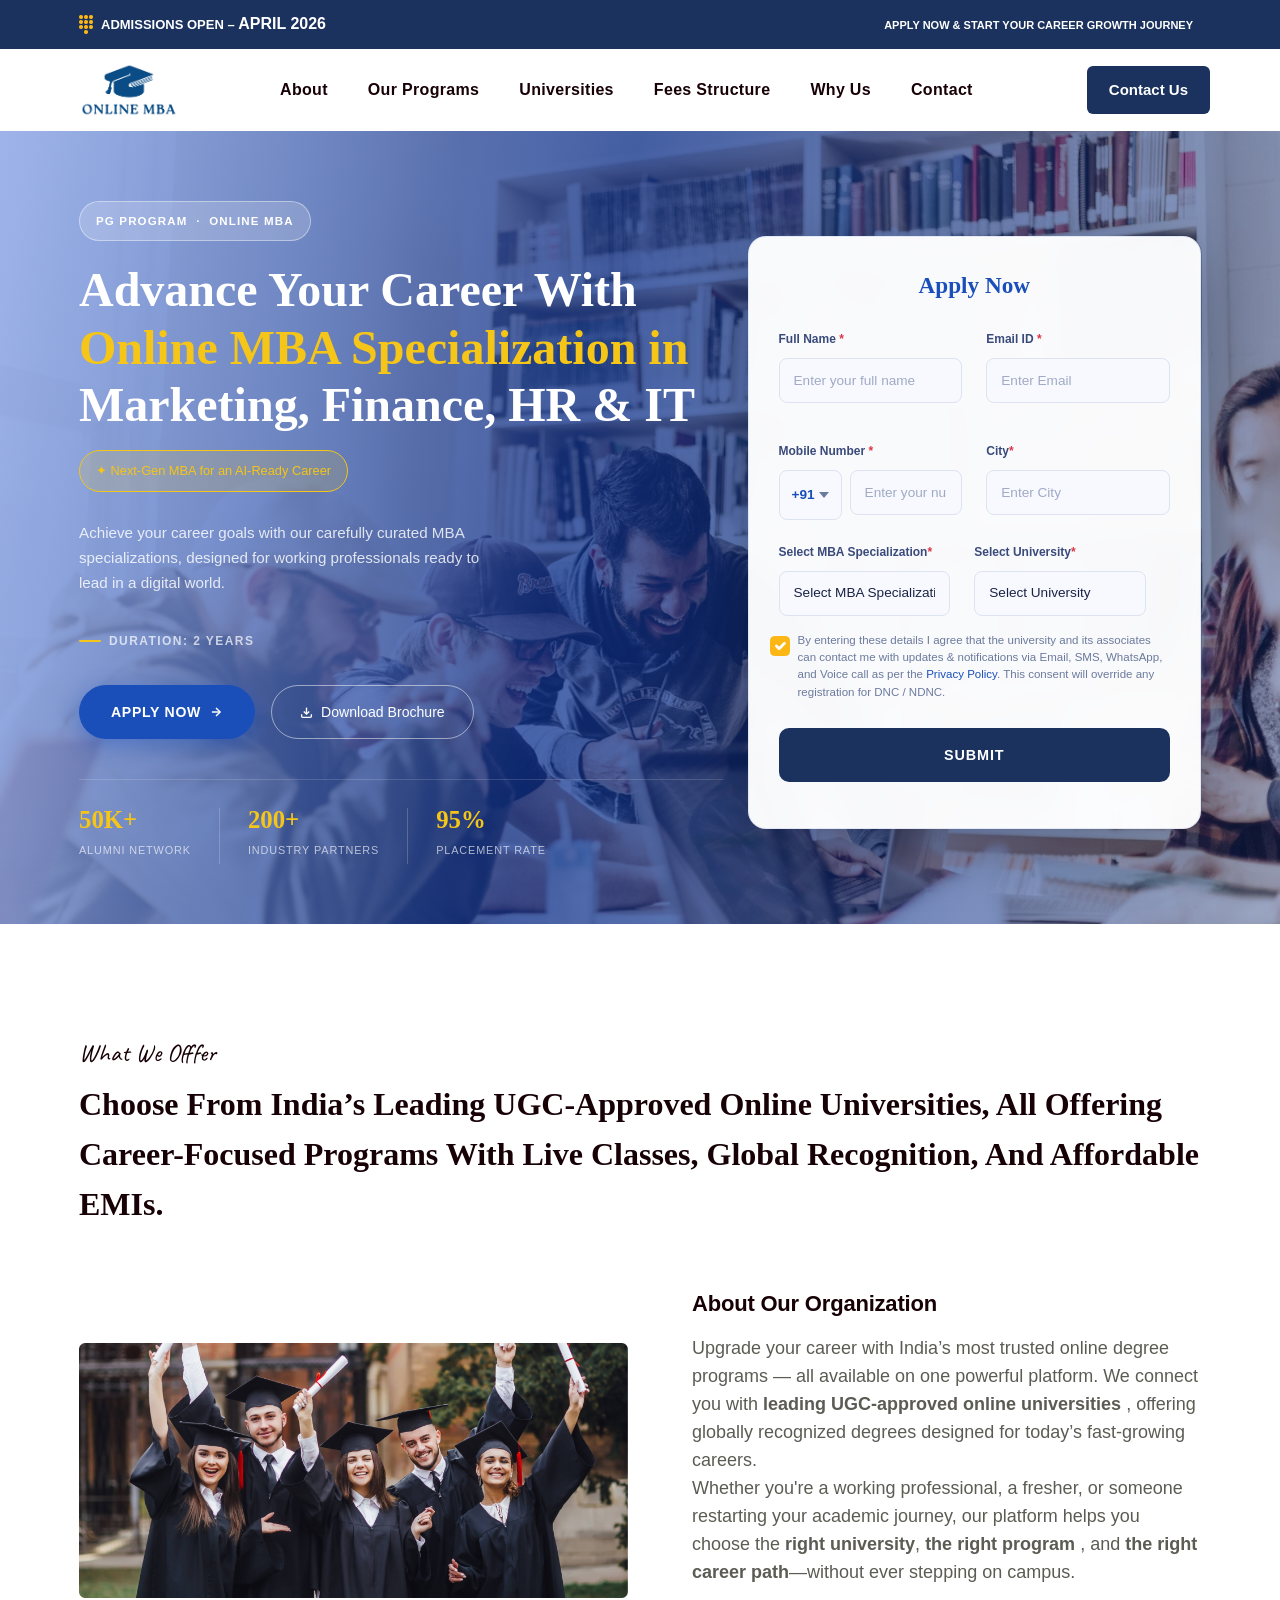
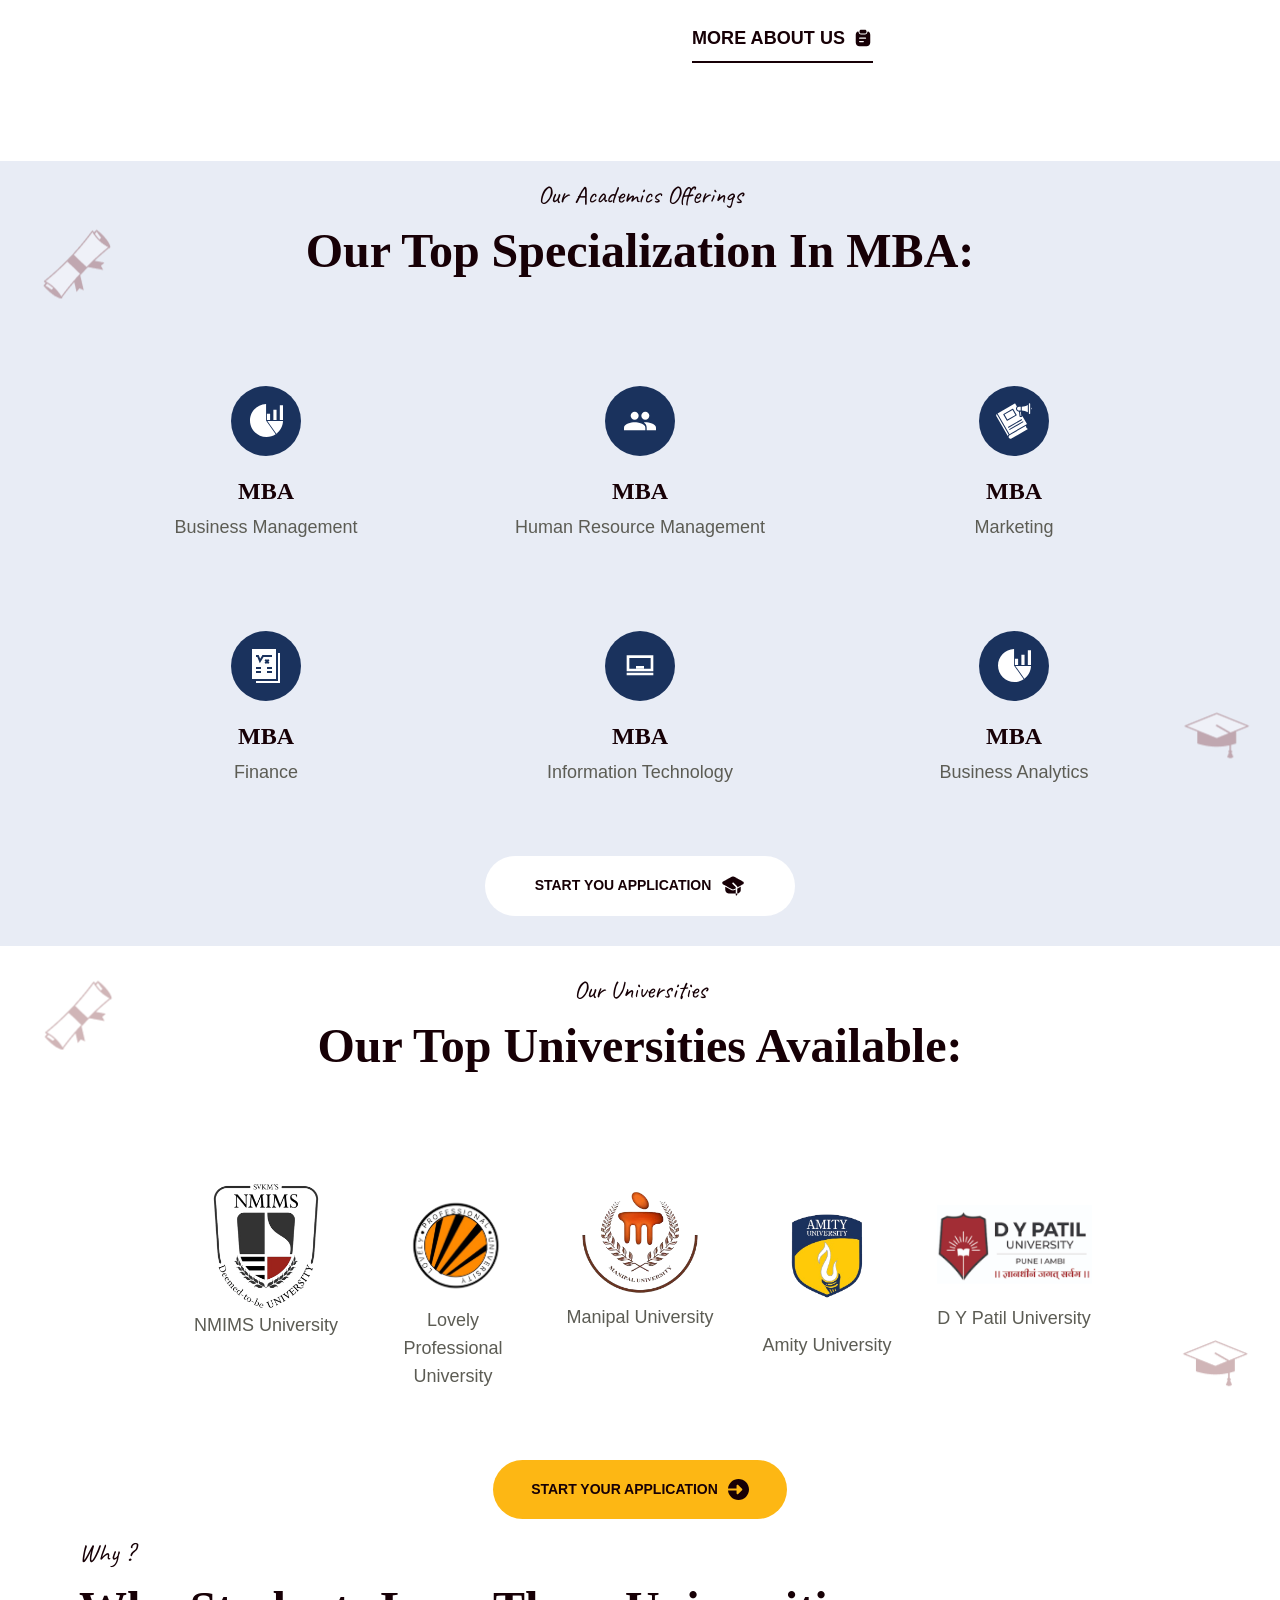
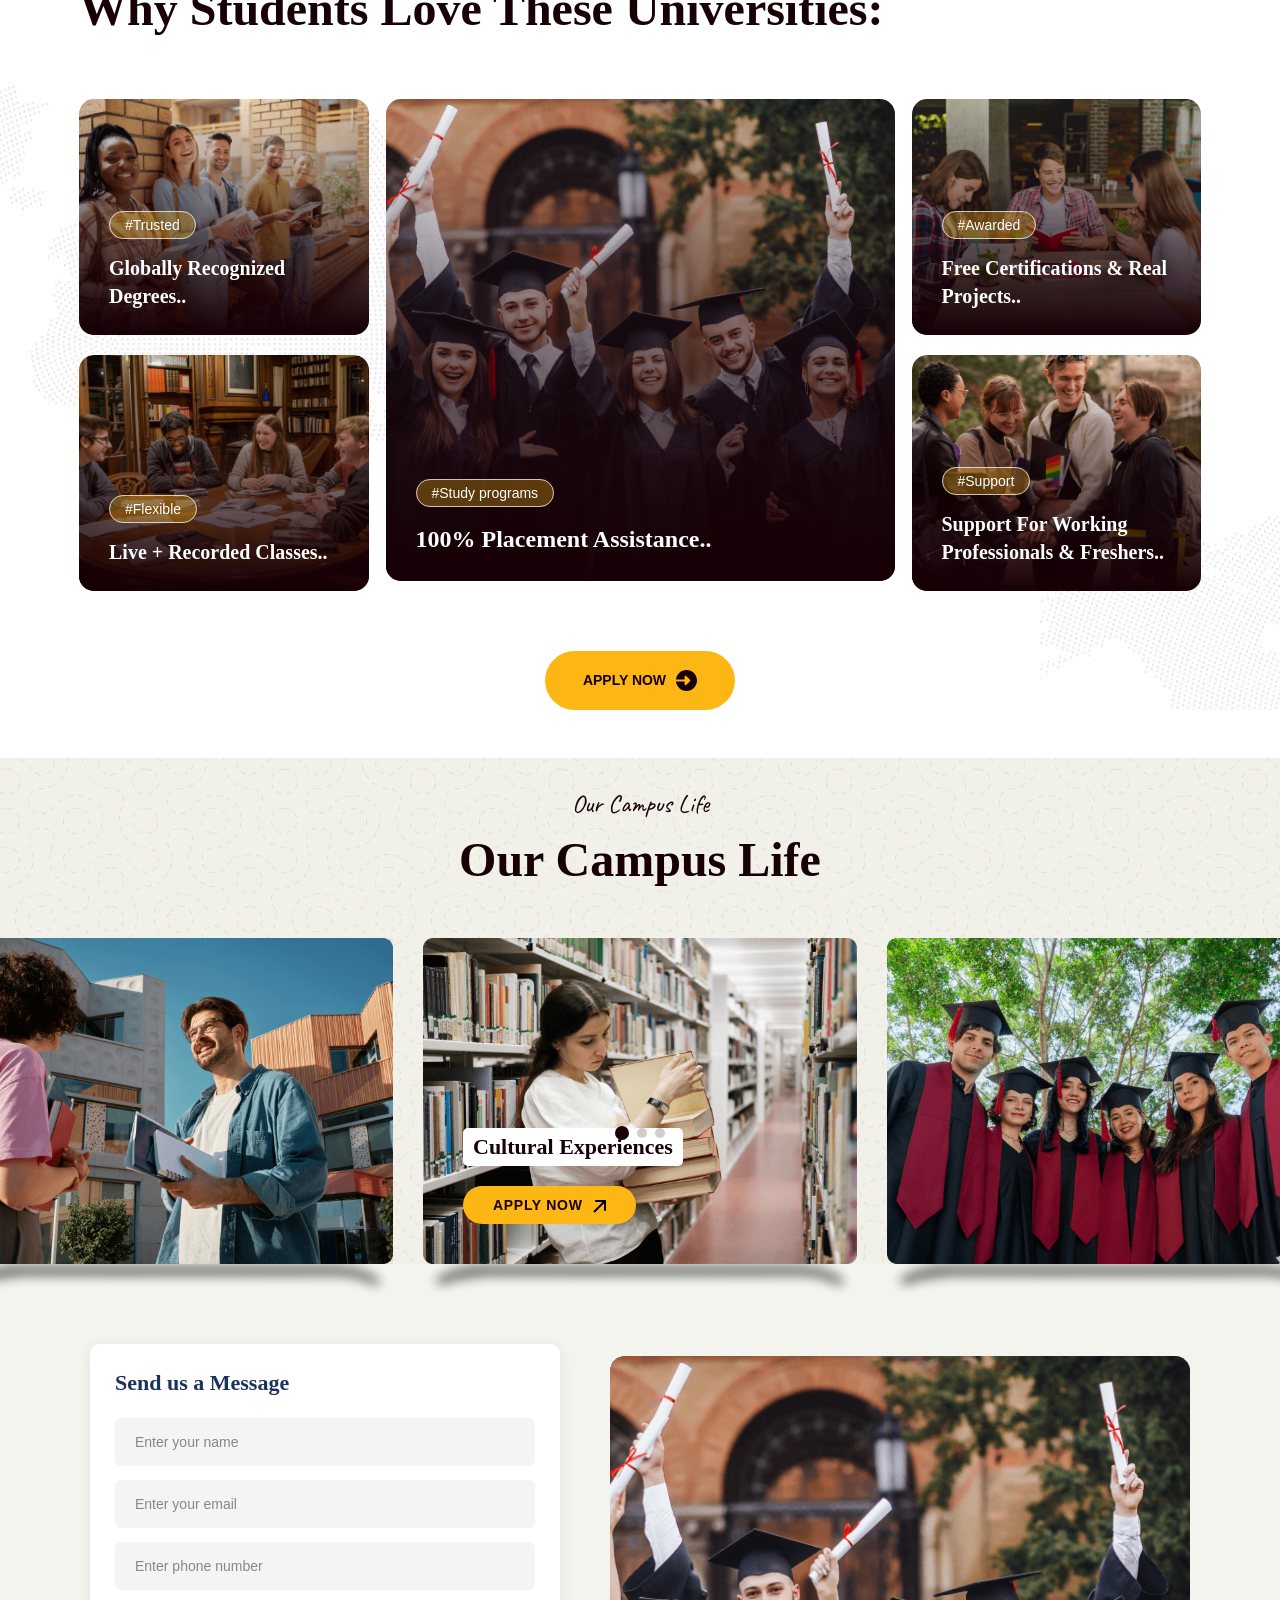
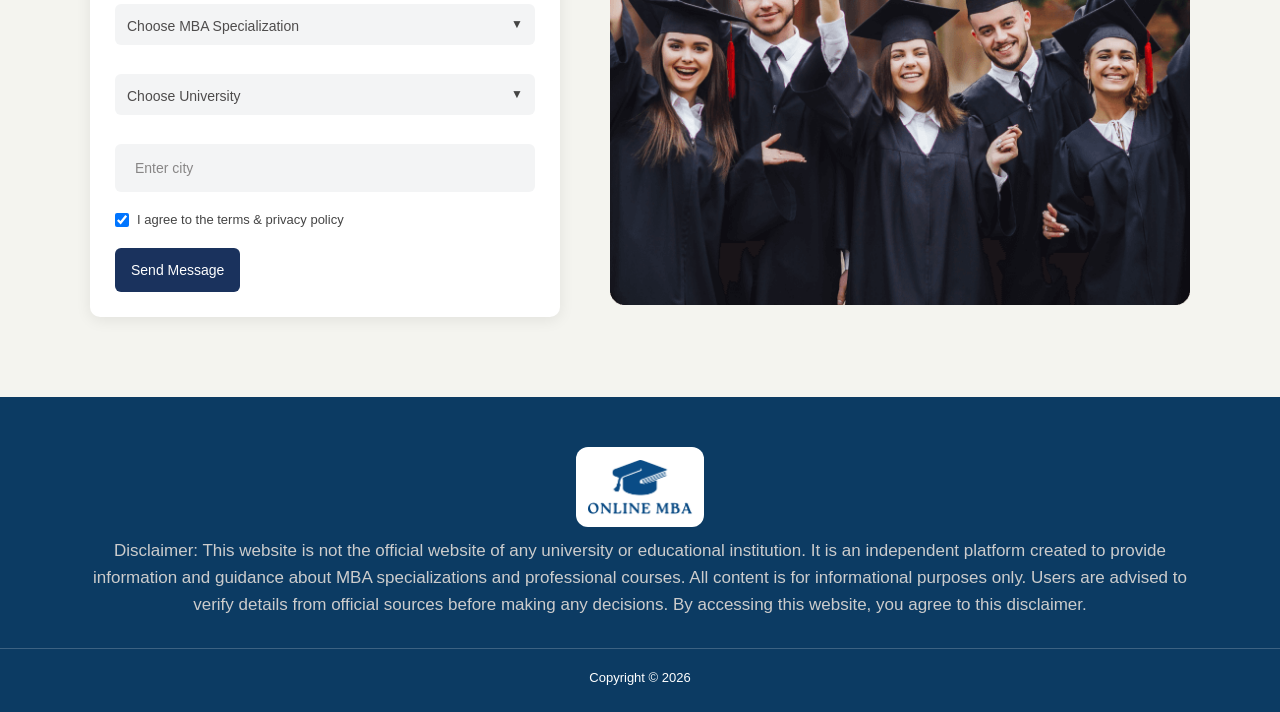
==== index.html @ 507b0bf4 "first commit" ====
<!Doctype html>
<html lang="zxx">

<head>

    <!--========= Required meta tags =========-->
    <meta charset="utf-8">
    <meta http-equiv="x-ua-compatible" content="ie=edge">
    <meta name="description"
        content="Explore and enroll in top MBA specializations like Marketing, Finance, HR, and IT. Compare programs, get expert guidance, and start your journey with industry-focused learning.">
    <meta name="keywords"
        content="Discover online MBA specializations and professional courses on a leading student-focused education platform.">
    <meta name="viewport" content="width=device-width, initial-scale=1, shrink-to-fit=no">

    <title>Online MBA Program</title>

    <link rel="shortcut icon" href="assets/img/logo/logo.png" type="images/x-icon" />

    <!-- css include -->
    <link rel="stylesheet" href="assets/css/bootstrap.min.css">
    <link rel="stylesheet" href="assets/css/fontawesome.css">
    <link rel="stylesheet" href="assets/css/animate.css">
    <link rel="stylesheet" href="assets/css/swiper.min.css">
    <link rel="stylesheet" href="assets/css/odometer.css">
    <link rel="stylesheet" href="assets/css/magnific-popup.css">
    <link rel="stylesheet" href="assets/css/recoleta-font.css">
    <link rel="stylesheet" href="assets/css/nice-select.css">
    <link rel="stylesheet" href="assets/css/main.css">
    <link rel="stylesheet" href="https://cdnjs.cloudflare.com/ajax/libs/font-awesome/6.5.0/css/all.min.css">
    <!-- SweetAlert CDN -->
    <script src="https://cdn.jsdelivr.net/npm/sweetalert2@11"></script>
</head>

<body>

    <!-- backtotop - start -->
    <div class="xb-backtotop">
        <a href="#" class="scroll">
            <i class="fas fa-arrow-up"></i>
        </a>
    </div>
    <!-- backtotop - end -->

    <div class="body_wrap">

        <!-- header start -->
        <header id="xb-header-area" class="header-area is-sticky">
            <div class="header-top_wrap">
                <div class="container">
                    <div class="header-top ul_li_between">
                        <div class="xb-help_desk">
                            <img src="assets/img/icon/hero_top-icon.png" alt>
                            <p>Admissions Open – <span>April
                                    2026</span></p>
                        </div>
                        <div class="xb-info">
                            <ul class="ul_li align-items-end">
                                <li><a href="#!"> Apply Now & Start Your
                                        Career Growth Journey</a></li>
                            </ul>
                        </div>
                    </div>
                </div>
            </div>
            <div class="xb-header">
                <div class="container">
                    <div class="header__wrap ul_li_between">
                        <div class="header-logo">
                            <a href="index.html"><img src="assets/img/logo/logo.png" width="100" height="80" alt></a>
                        </div>
                        <div class="main-menu__wrap ul_li navbar navbar-expand-lg">
                            <nav class="main-menu collapse navbar-collapse">
                                <ul>
                                    <li>
                                        <a href="#about">About</a>
                                    </li>
                                    <li>
                                        <a href="#program">Our
                                            Programs</a>
                                    </li>
                                    <li>
                                        <a href="#university">Universities</a>
                                    </li>
                                    <li>
                                        <a href="#feesstructure">Fees
                                            Structure</a>
                                    </li>
                                    <li>
                                        <a href="#why">Why Us</a>
                                    </li>
                                    <li>
                                        <a href="#contact">Contact</a>
                                    </li>
                                </ul>
                            </nav>
                            <div class="xb-header-wrap">
                                <div class="xb-header-menu">
                                    <div class="xb-header-menu-scroll">
                                        <div class="xb-menu-close xb-hide-xl xb-close"></div>
                                        <div class="xb-logo-mobile xb-hide-xl">
                                            <a href="index.html" rel="home"><img src="assets/img/logo/logo.png" alt></a>
                                        </div>

                                        <nav class="xb-header-nav">
                                            <ul class="xb-menu-primary clearfix">

                                                <li class="menu-item">
                                                    <a href="#about">About</a>
                                                </li>
                                                <li class="menu-item">
                                                    <a href="#program">Our
                                                        Programs</a>
                                                </li>

                                                <li class="menu-item">
                                                    <a href="#university">Universities</a>
                                                </li>
                                                <li class="menu-item">
                                                    <a href="#feesstructure">Fees
                                                        Structure</a>
                                                </li>
                                                <li class="menu-item">
                                                    <a href="#why">Why
                                                        Us</a>
                                                </li>
                                                <li class="menu-item">
                                                    <a href="#contact">Contact</a>
                                                </li>
                                            </ul>
                                        </nav>
                                    </div>
                                </div>
                                <div class="xb-header-menu-backdrop"></div>
                            </div>
                        </div>
                        <div class="header-right ul_li">
                            <a data-bs-toggle="modal" data-bs-target="#virtualTourModal" data-bs-dismiss="modal">
                                <button class="contact-btn">Contact
                                    Us</button></a>

                        </div>
                        <div class="header-bar-mobile side-menu d-lg-none">
                            <a class="xb-nav-mobile" href="javascript:void(0);"><i class="fa-solid fa-bars"></i></a>
                        </div>
                    </div>
                </div>
            </div>
        </header>
        <!-- header end -->

        <!-- header search start -->
        <div class="header-search-form-wrapper">
            <div class="xb-search-close xb-close"></div>
            <div class="header-search-container">
                <form role="search" class="search-form" action="#">
                    <input type="search" class="search-field" placeholder="Search …" value name="s">
                    <button type="submit" class="search-submit"><i class="far fa-search"></i></button>
                </form>
            </div>
        </div>
        <div class="body-overlay"></div>
        <!-- header search end -->

        <!-- main area start  -->
        <main>



            <!-- HERO HOME SECTION -->
            <section class="hero">
                <div class="hero-inner">
                    <div class="container">
                        <div class="row align-items-center gy-4">

                            <!-- LEFT: Content -->
                            <div class="col-lg-6 col-xl-7">
                                <div class="tag-pill">PG Program &nbsp;·&nbsp; Online MBA</div>

                                <h1 class="hero-title">
                                    Advance Your Career With<br>
                                    <span class="accent">Online MBA Specialization in</span> <br>
                                    Marketing, Finance, HR & IT
                                </h1>

                                <div class="ai-badge">
                                    ✦ Next-Gen MBA for an AI-Ready Career
                                </div>

                                <p class="hero-sub">
                                    Achieve your career goals with our carefully curated MBA specializations, designed
                                    for working professionals ready to lead in a digital world.
                                </p>

                                <div class="duration-line">Duration: 2 Years</div>

                                <div class="d-flex flex-wrap gap-3">
                                    <a data-bs-toggle="modal" data-bs-target="#virtualTourModal" data-bs-dismiss="modal"
                                        class="btn-apply">
                                        Apply Now
                                        <svg width="14" height="14" fill="none" stroke="currentColor" stroke-width="2.5"
                                            viewBox="0 0 24 24">
                                            <line x1="5" y1="12" x2="19" y2="12" />
                                            <polyline points="12 5 19 12 12 19" />
                                        </svg>
                                    </a>
                                    <a data-bs-toggle="modal" data-bs-target="#virtualTourModal" data-bs-dismiss="modal"
                                        class="btn-brochure">
                                        <svg width="13" height="13" fill="none" stroke="currentColor" stroke-width="2.5"
                                            viewBox="0 0 24 24">
                                            <path d="M21 15v4a2 2 0 01-2 2H5a2 2 0 01-2-2v-4" />
                                            <polyline points="7 10 12 15 17 10" />
                                            <line x1="12" y1="15" x2="12" y2="3" />
                                        </svg>
                                        Download Brochure
                                    </a>
                                </div>

                                <div class="hero-stats">
                                    <div class="stat">
                                        <div class="stat-n">50K+</div>
                                        <div class="stat-l">Alumni Network</div>
                                    </div>
                                    <div class="stat">
                                        <div class="stat-n">200+</div>
                                        <div class="stat-l">Industry Partners</div>
                                    </div>
                                    <div class="stat">
                                        <div class="stat-n">95%</div>
                                        <div class="stat-l">Placement Rate</div>
                                    </div>

                                </div>
                            </div>

                            <!-- RIGHT: Form -->
                            <div class="col-lg-6 col-xl-5">
                                <div class="form-card d-none d-sm-block">
                                    <div class="form-card-title mb-4">Apply Now</div>
                                    <form id="ajax-header-contact-4">
                                        <div class="row mb-3">
                                            <div class="col-6">
                                                <div class="mb-3">
                                                    <label>Full Name <span class="text-danger">*</span></label>
                                                    <input type="text" class="form-control" name="form_name"
                                                        placeholder="Enter your full name" />
                                                </div>
                                            </div>
                                            <div class="col-6">
                                                <div class="mb-3">
                                                    <label>Email ID <span class="text-danger">*</span></label>
                                                    <input type="email" class="form-control" name="form_email"
                                                        placeholder="Enter Email" />
                                                </div>
                                            </div>
                                        </div>
                                        <div class="row mb-3">
                                            <div class="col-6">
                                                <div class="mb-3">
                                                    <label>Mobile Number <span class="text-danger">*</span></label>
                                                    <div class="phone-group">
                                                        <div class="phone-prefix">
                                                            +91
                                                            <svg viewBox="0 0 10 6">
                                                                <path d="M0 0l5 6 5-6z" />
                                                            </svg>
                                                        </div>
                                                        <input type="tel" class="form-control flex-grow-1"
                                                            name="form_mobile" placeholder="Enter your number" />
                                                    </div>
                                                </div>
                                            </div>
                                            <div class="col-6">
                                                <div class="mb-3">
                                                    <label>City<span class="text-danger">*</span></label>
                                                    <input type="text" class="form-control" name="form_city"
                                                        placeholder="Enter City" />
                                                </div>
                                            </div>

                                            <div class="row mb-3">
                                                <div class="col-6">
                                                    <label>Select MBA Specialization<span
                                                            class="text-danger">*</span></label>
                                                    <select class="form-select" name="form_select">
                                                        <option value="" disabled selected>Select MBA Specialization
                                                        </option>
                                                        <option value="MBA in Business Management">MBA in Business
                                                            Management</option>
                                                        <option value="MBA in Human Resource Management">MBA in Human
                                                            Resource
                                                            Management
                                                        </option>
                                                        <option value="MBA in Finance">MBA in Finance
                                                        </option>
                                                        <option value="MBA in Marketing">MBA in Marketing</option>
                                                        <option value="MBA in Information Technology">MBA in Information
                                                            Technology
                                                        </option>
                                                        <option value="MBA in Business Analytics">MBA in Business
                                                            Analytics</option>
                                                    </select>
                                                </div>
                                                <div class="col-6">
                                                    <label>Select University<span class="text-danger">*</span></label>
                                                    <select class="form-select" name="form_select2">
                                                        <option value="" disabled selected>Select University</option>
                                                        <option value="NMIMS University">NMIMS University</option>
                                                        <option value="Amity University">Amity
                                                            University</option>
                                                        <option value="LPU">Lovely
                                                            Professional
                                                            University
                                                        </option>
                                                        <option value="D.Y patil University">D.Y
                                                            patil
                                                            University</option>
                                                        <option value="Manipal University">Manipal
                                                            University</option>
                                                    </select>
                                                </div>
                                            </div>


                                            <div class="form-check mb-3 d-flex align-items-start gap-2">
                                                <input class="form-check-input mt-1 flex-shrink-0" type="checkbox"
                                                    id="consent" checked />
                                                <label class="form-check-label" for="consent">
                                                    By entering these details I agree that the university and its
                                                    associates can
                                                    contact me with updates &amp; notifications via Email, SMS,
                                                    WhatsApp, and
                                                    Voice call as per the <a href="#" style="color:var(--blue);">Privacy
                                                        Policy</a>. This consent will override any registration for DNC
                                                    / NDNC.
                                                </label>
                                            </div>
                                            <div class="text-center">
                                                <button class="btn-submit">Submit</button>
                                            </div>
                                    </form>
                                </div>
                            </div>

                        </div><!-- /row -->
                    </div><!-- /container -->
                </div>
            </section>

            <!-- feature + about section start  -->
            <section class="about pb-100 pos-rel" id="about">
                <div class="container">
                    <div class="section-title about-sec-title mb-60 pt-115 wow fadeInUp" data-wow-delay="0ms"
                        data-wow-duration=".6s">
                        <span class="sub-title">What we Offfer</span>
                        <h1 class="title">Choose from India’s leading
                            UGC-approved online universities, all offering
                            career-focused programs with live classes,
                            global recognition, and affordable EMIs.</h1>
                    </div>
                    <div class="row align-items-center mt-none-30">
                        <div class="col-lg-6 mt-30">
                            <div class="xb-about_left wow fadeInLeft" data-wow-delay="100ms" data-wow-duration=".6s">
                                <video width="100%" height="100%" loop muted playsinline autoplay
                                    poster="assets/img/bg/blog_06.jpg">
                                    <source src="about_video.html" type="video/mp4">
                                </video>
                            </div>
                        </div>
                        <div class="col-lg-6 mt-30">
                            <div class="xb-about-right ml-40 wow fadeInRight" data-wow-delay="200ms"
                                data-wow-duration=".6s">
                                <h4 class="xb-item--title mb-15">About Our
                                    Organization</h4>
                                <p class="xb-item--content">Upgrade your
                                    career with India’s most trusted online
                                    degree programs — all available on one
                                    powerful platform. We connect you with
                                    <b>leading UGC-approved online
                                        universities </b>, offering globally
                                    recognized degrees designed for today’s
                                    fast-growing careers.
                                </p>

                                <p class="xb-item--content">Whether you're a
                                    working professional, a
                                    fresher, or someone restarting your
                                    academic journey, our platform helps you
                                    choose the <b>right university</b>,
                                    <b>the right
                                        program </b>, and <b>the right
                                        career
                                        path</b>—without ever stepping on
                                    campus.
                                </p>
                                <div class="about-btn mt-30">
                                    <a class="more-btn" data-bs-toggle="modal" data-bs-target="#virtualTourModal"
                                        data-bs-dismiss="modal">more about
                                        us
                                        <span>
                                            <svg width="20" height="20" viewBox="0 0 20 20" fill="none"
                                                xmlns="http://www.w3.org/2000/svg">
                                                <path
                                                    d="M11.9585 1.66663H8.0418C7.17513 1.66663 6.4668 2.36663 6.4668 3.23329V4.01663C6.4668 4.88329 7.1668 5.58329 8.03346 5.58329H11.9585C12.8251 5.58329 13.5251 4.88329 13.5251 4.01663V3.23329C13.5335 2.36663 12.8251 1.66663 11.9585 1.66663Z"
                                                    fill="#170006" />
                                                <path
                                                    d="M14.3667 4.01665C14.3667 5.34165 13.2834 6.42498 11.9584 6.42498H8.0417C6.7167 6.42498 5.63337 5.34165 5.63337 4.01665C5.63337 3.54998 5.13337 3.25832 4.7167 3.47498C3.5417 4.09998 2.7417 5.34165 2.7417 6.76665V14.6083C2.7417 16.6583 4.4167 18.3333 6.4667 18.3333H13.5334C15.5834 18.3333 17.2584 16.6583 17.2584 14.6083V6.76665C17.2584 5.34165 16.4584 4.09998 15.2834 3.47498C14.8667 3.25832 14.3667 3.54998 14.3667 4.01665ZM10.3167 14.125H6.6667C6.32503 14.125 6.0417 13.8417 6.0417 13.5C6.0417 13.1583 6.32503 12.875 6.6667 12.875H10.3167C10.6584 12.875 10.9417 13.1583 10.9417 13.5C10.9417 13.8417 10.6584 14.125 10.3167 14.125ZM12.5 10.7917H6.6667C6.32503 10.7917 6.0417 10.5083 6.0417 10.1667C6.0417 9.82498 6.32503 9.54165 6.6667 9.54165H12.5C12.8417 9.54165 13.125 9.82498 13.125 10.1667C13.125 10.5083 12.8417 10.7917 12.5 10.7917Z"
                                                    fill="#170006" />
                                            </svg>
                                        </span>
                                    </a>
                                </div>
                            </div>
                        </div>
                    </div>
                </div>
                <div class="about-shape">
                    <img src="assets/img/shape/about-shape.html" alt>
                </div>
            </section>
            <!-- feature + about section end  -->

            <!-- only for mobile form -->
            <section class="pb-5 d-sm-none">
                <div class="container">
                    <div style="background-color: #60060f; padding: 20px 25px; border-radius: 10px;">
                        <h5 class="popup-form-title text-center text-light pt-2">Get
                            in Touch With Us</h5>
                        <form class="popup-form" id="ajax-header-contact-3">
                            <div class="popup-field">
                                <input type="text" id="fname" name="form_name" placeholder="Enter your name" required>
                            </div>
                            <div class="popup-two-col">
                                <div class="popup-field">
                                    <input type="tel" id="phone" name="form_mobile" placeholder="Enter phone number"
                                        required pattern="^\d{10}$" inputmode="numeric" maxlength="10">
                                </div>
                                <div class="popup-field">
                                    <input type="email" id="email" name="form_email" placeholder="Enter Email" required>
                                </div>
                            </div>
                            <!-- New Row With Two Selects -->
                            <div class="popup-field">
                                <div class="popup-select-wrapper">
                                    <select id="course" name="form_select" class="popup-select" required>
                                        <option value disabled selected>Choose MBA Specialization
                                        </option>
                                        <option value="MBA in Business Management">MBA in Business Management</option>
                                        <option value="MBA in Human Resource Management">MBA in Human Resource
                                            Management
                                        </option>
                                        <option value="MBA in Finance">MBA in Finance
                                        </option>
                                        <option value="MBA in Marketing">MBA in Marketing</option>
                                        <option value="MBA in Information Technology">MBA in Information Technology
                                        </option>
                                        <option value="MBA in Business Analytics">MBA in Business Analytics</option>
                                    </select>

                                    <!-- Custom Arrow Icon -->
                                    <span class="popup-select-arrow">▼</span>
                                </div>
                            </div>
                            <div class="popup-field">
                                <div class="popup-select-wrapper">
                                    <select id="university" name="form_select2" class="popup-select" required>
                                        <option value disabled selected>Choose
                                            University</option>
                                        <option value="NMIMS University">NMIMS University</option>
                                        <option value="Amity University">Amity
                                            University</option>
                                        <option value="LPU">Lovely
                                            Professional
                                            University
                                        </option>
                                        <option value="D.Y patil University">D.Y
                                            patil
                                            University</option>
                                        <option value="Manipal University">Manipal
                                            University</option>
                                    </select>
                                    <!-- Custom Arrow Icon -->
                                    <span class="popup-select-arrow">▼</span>
                                </div>
                            </div>
                            <div class="popup-field">
                                <input type="text" id="city" name="form_city" placeholder="Enter your city" required>
                            </div>
                            <button type="submit" class="popup-btn full-width bg-light" style="color: #60060f;">
                                Apply Now
                                <span class="arrow-icon">→</span>
                            </button>
                        </form>
                    </div>
                </div>
            </section>

            <!-- only for mobile form -->

            <!-- program section start  -->
            <section class="department pt-20  pos-rel" id="program">
                <div class="container">
                    <div class="section-title text-center mb-25">
                        <span class="sub-title">Our academics
                            offerings</span>
                        <h1 class="title"> Our Top Specialization in MBA:</h1>
                    </div>
                    <div class="dep-inner pos-rel">
                        <div class="row g-0">
                            <div class="col-lg-4 col-md-6 mt-30 mb-30 dp-col">
                                <div class="xb-dep-wrapper">
                                    <div class="xb-department xb-courses text-center pos-rel">
                                        <div class="xb-item--icon">
                                            <svg width="33" height="33" viewBox="0 0 33 33" fill="none"
                                                xmlns="http://www.w3.org/2000/svg">
                                                <path fill-rule="evenodd" clip-rule="evenodd"
                                                    d="M26.3771 29.7074C30.2873 26.775 32.8581 22.1506 32.9935 16.9295H17.3361L26.3771 29.7074ZM16.0673 16.4971C16.0673 16.5901 16.0969 16.6758 16.1473 16.7465L16.1466 16.7472L25.6724 30.2075C23.0476 31.9702 19.8918 33 16.4996 33C7.40178 33 0 25.5968 0 16.4971C0 7.5416 7.16834 0.229887 16.0673 0V16.4971ZM20.1087 16.0647V9.81886H16.9319V16.0647H20.1087ZM26.5536 16.0647V5.73709H23.3776V16.0647H26.5536ZM29.8226 16.0647H33V1.3541H29.8226V16.0647Z"
                                                    fill="white" />
                                            </svg>
                                        </div>
                                        <h3 class="xb-item--title">MBA</h3>
                                        <span>Business Management</span>
                                    </div>
                                    <div class="xb-department xb-courses text-center pos-rel">
                                        <div class="xb-item--icon">
                                            <svg width="28" height="34" viewBox="0 0 28 34" fill="none"
                                                xmlns="http://www.w3.org/2000/svg">
                                                <path
                                                    d="M24 0H0V30H24V0ZM9 24H4V22H9V24ZM9 20H4V18H9V20ZM12.5251 13.5607L13.5858 12.5L12.5251 11.4393L13.9393 10.0251L15 11.0858L16.0607 10.0251L17.4749 11.4393L16.4142 12.5L17.4749 13.5607L16.0607 14.9749L15 13.9142L13.9393 14.9749L12.5251 13.5607ZM20 24H15V22H20V24ZM20 20H15V18H20V20ZM20 8H11.5662L7.82027 14.2432L5.323 8H4V6H6.677L8.17973 9.7568L10.4338 6H20V8Z"
                                                    fill="white" />
                                                <path d="M26 4V32H4V34H28V4H26Z" fill="white" />
                                            </svg>
                                        </div>
                                        <h3 class="xb-item--title">MBA</h3>
                                        <span>Finance</span>

                                    </div>
                                </div>
                            </div>
                            <div class="col-lg-4 col-md-6 mt-30 mb-30 dp-col">
                                <div class="xb-dep-wrapper">
                                    <div class="xb-department xb-courses text-center pos-rel">
                                        <div class="xb-item--icon">
                                            <svg width="32" height="32" viewBox="0 0 24 24" fill="none">
                                                <path
                                                    d="M16 11C17.66 11 19 9.66 19 8C19 6.34 17.66 5 16 5C14.34 5 13 6.34 13 8C13 9.66 14.34 11 16 11Z"
                                                    fill="white" />
                                                <path
                                                    d="M8 11C9.66 11 11 9.66 11 8C11 6.34 9.66 5 8 5C6.34 5 5 6.34 5 8C5 9.66 6.34 11 8 11Z"
                                                    fill="white" />
                                                <path d="M8 13C5.33 13 0 14.34 0 17V19H16V17C16 14.34 10.67 13 8 13Z"
                                                    fill="white" />
                                                <path
                                                    d="M16 13C15.65 13 15.28 13.02 14.9 13.05C16.19 13.89 17 15.02 17 17V19H24V17C24 14.34 18.67 13 16 13Z"
                                                    fill="white" />
                                            </svg>
                                        </div>
                                        <h3 class="xb-item--title">MBA</h3>
                                        <span>Human Resource Management</span>
                                    </div>
                                    <div class="xb-department xb-courses text-center pos-rel">
                                        <div class="xb-item--icon">
                                            <svg width="32" height="32" viewBox="0 0 24 24" fill="none">
                                                <path d="M3 5H21V15H3V5Z" stroke="white" stroke-width="2" />
                                                <path d="M2 17H22V19H2V17Z" fill="white" />
                                                <path d="M9 13H15" stroke="white" stroke-width="2" />
                                            </svg>
                                        </div>
                                        <h3 class="xb-item--title">MBA</h3>
                                        <span>Information Technology</span>
                                    </div>
                                </div>
                            </div>
                            <div class="col-lg-4 col-md-6 mt-30 mb-30 dp-col">
                                <div class="xb-dep-wrapper">
                                    <div class="xb-department xb-courses text-center pos-rel">
                                        <div class="xb-item--icon">
                                            <svg width="38" height="38" viewBox="0 0 38 38" fill="none"
                                                xmlns="http://www.w3.org/2000/svg">
                                                <path fill-rule="evenodd" clip-rule="evenodd"
                                                    d="M13.8708 35.8699C14.1234 36.3025 14.5364 36.6179 15.0203 36.7476C15.5041 36.8773 16.0195 36.8108 16.4546 36.5626L32.9401 27.0447C32.2872 26.8123 31.7384 26.3551 31.3919 25.7549C31.0454 25.1548 30.9238 24.4509 31.0489 23.7693L14.5649 33.2864C14.133 33.5394 13.8179 33.9523 13.6881 34.4358C13.5582 34.9193 13.6239 35.4345 13.8709 35.8699H13.8708ZM1.71805 12.0708L13.6214 32.688C13.2275 33.0209 12.9288 33.4522 12.7556 33.9381L1.41628 14.2967C1.22478 13.9415 1.15083 13.5346 1.20505 13.1347C1.25927 12.7347 1.43887 12.3622 1.71805 12.0708ZM17.5855 7.94577L9.52535 12.5993L12.374 17.5333L20.4342 12.8798L17.5855 7.94577ZM31.8293 21.693L27.3352 13.9092C27.3333 14.1394 27.2531 14.362 27.108 14.5406C26.9628 14.7193 26.7613 14.8432 26.5364 14.8923L25.7511 15.0624C25.6136 15.0917 25.4714 15.0921 25.3337 15.0637C25.1959 15.0353 25.0656 14.9786 24.9509 14.8972C24.8362 14.8158 24.7396 14.7115 24.6672 14.5909C24.5949 14.4702 24.5484 14.3359 24.5306 14.1964L23.9888 9.63061C23.3913 9.62841 22.8079 9.44878 22.3127 9.11452C21.8174 8.78025 21.4326 8.30642 21.2071 7.75312C20.9816 7.19982 20.9255 6.592 21.0459 6.00678C21.1664 5.42155 21.458 4.88529 21.8837 4.46602L20.2845 1.697C20.2352 1.61192 20.1541 1.54985 20.0591 1.52439C19.9641 1.49892 19.8629 1.51212 19.7776 1.5611L2.5781 11.4913L14.4938 32.13L31.6934 22.1996C31.7784 22.1502 31.8404 22.0692 31.8659 21.9743C31.8913 21.8794 31.8782 21.7783 31.8293 21.693ZM11.7356 18.5L8.36909 12.6691C8.30021 12.5502 8.2814 12.4087 8.31679 12.2759C8.35219 12.1431 8.43889 12.0298 8.55783 11.9609L17.5156 6.78922C17.6345 6.72034 17.776 6.70152 17.9088 6.73692C18.0416 6.77231 18.155 6.85901 18.2239 6.97796L21.5902 12.8089C21.6256 12.8702 21.6481 12.9381 21.6563 13.0084C21.6645 13.0787 21.6582 13.1499 21.6378 13.2177C21.6174 13.2855 21.5834 13.3484 21.5378 13.4026C21.4922 13.4567 21.436 13.501 21.3727 13.5326L12.4418 18.6888C12.323 18.7569 12.1821 18.7753 12.0498 18.7399C11.9175 18.7046 11.8045 18.6184 11.7356 18.5ZM13.0597 25.5145C13.0256 25.4556 13.0034 25.3905 12.9944 25.323C12.9855 25.2556 12.9899 25.187 13.0074 25.1212C13.0249 25.0555 13.0552 24.9938 13.0966 24.9397C13.1379 24.8857 13.1896 24.8403 13.2485 24.8062L26.2945 17.274C26.4134 17.2051 26.5549 17.1863 26.6877 17.2217C26.8205 17.2571 26.9339 17.3438 27.0027 17.4628C27.0716 17.5817 27.0905 17.7232 27.0551 17.856C27.0197 17.9888 26.933 18.1021 26.814 18.171L13.7679 25.7031C13.709 25.7372 13.644 25.7594 13.5765 25.7684C13.5091 25.7774 13.4405 25.773 13.3747 25.7555C13.309 25.738 13.2473 25.7077 13.1933 25.6663C13.1392 25.6249 13.0938 25.5734 13.0597 25.5145ZM28.0553 20.3211L15.0093 27.8532C14.9504 27.8874 14.8854 27.9095 14.8179 27.9185C14.7504 27.9275 14.6818 27.9231 14.6161 27.9056C14.5503 27.888 14.4886 27.8577 14.4346 27.8164C14.3805 27.775 14.3351 27.7234 14.301 27.6645C14.2669 27.6056 14.2447 27.5406 14.2358 27.4731C14.2268 27.4056 14.2312 27.337 14.2487 27.2713C14.2662 27.2055 14.2965 27.1438 14.3379 27.0898C14.3793 27.0357 14.4309 26.9903 14.4898 26.9562L27.5358 19.4241C27.6547 19.3552 27.7962 19.3364 27.929 19.3718C28.0618 19.4071 28.1752 19.4939 28.2441 19.6128C28.313 19.7318 28.3318 19.8732 28.2964 20.006C28.261 20.1389 28.1743 20.2522 28.0553 20.3211ZM34.5241 1.18748C34.3531 1.18828 34.1893 1.25657 34.0684 1.37749C33.9475 1.49841 33.8792 1.66218 33.8784 1.83319V11.3907C33.8824 11.5592 33.9522 11.7195 34.0728 11.8372C34.1934 11.955 34.3553 12.0209 34.5239 12.0209C34.6925 12.0209 34.8543 11.955 34.975 11.8372C35.0956 11.7195 35.1654 11.5592 35.1694 11.3907V1.83259C35.1686 1.66159 35.1003 1.49782 34.9794 1.3769C34.8585 1.25598 34.6947 1.18769 34.5237 1.18689L34.5241 1.18748ZM36.2088 5.81332V7.41191C36.3827 7.36242 36.5357 7.25759 36.6446 7.11332C36.7536 6.96905 36.8125 6.7932 36.8125 6.61243C36.8125 6.43165 36.7536 6.25581 36.6446 6.11154C36.5357 5.96727 36.3827 5.86244 36.2088 5.81294V5.81332ZM26.7848 8.40548C28.8496 8.65946 30.9989 9.21409 32.8395 10.2055V3.01779C30.9988 4.00921 28.8495 4.56384 26.7848 4.81782V8.40548ZM25.0339 9.63076L25.5578 14.0421L26.2957 13.8822L25.8032 9.63076H25.0339ZM25.7457 4.6296H24.0023C23.4769 4.6296 22.9731 4.83831 22.6015 5.20981C22.23 5.58132 22.0213 6.08519 22.0213 6.61057C22.0213 7.13596 22.23 7.63983 22.6015 8.01133C22.9731 8.38284 23.4769 8.59155 24.0023 8.59155H25.7453L25.7457 4.6296Z"
                                                    fill="white" />
                                            </svg>
                                        </div>
                                        <h3 class="xb-item--title">MBA</h3>
                                        <span>Marketing</span>
                                    </div>
                                    <div class="xb-department xb-courses text-center pos-rel">
                                        <div class="xb-item--icon">
                                            <svg width="33" height="33" viewBox="0 0 33 33" fill="none"
                                                xmlns="http://www.w3.org/2000/svg">
                                                <path fill-rule="evenodd" clip-rule="evenodd"
                                                    d="M26.3771 29.7074C30.2873 26.775 32.8581 22.1506 32.9935 16.9295H17.3361L26.3771 29.7074ZM16.0673 16.4971C16.0673 16.5901 16.0969 16.6758 16.1473 16.7465L16.1466 16.7472L25.6724 30.2075C23.0476 31.9702 19.8918 33 16.4996 33C7.40178 33 0 25.5968 0 16.4971C0 7.5416 7.16834 0.229887 16.0673 0V16.4971ZM20.1087 16.0647V9.81886H16.9319V16.0647H20.1087ZM26.5536 16.0647V5.73709H23.3776V16.0647H26.5536ZM29.8226 16.0647H33V1.3541H29.8226V16.0647Z"
                                                    fill="white" />
                                            </svg>
                                        </div>
                                        <h3 class="xb-item--title">MBA</h3>
                                        <span>Business Analytics</span>
                                    </div>

                                </div>
                            </div>

                        </div>
                        <div class="cta-btn btns pb-20 justify-content-center ul_li">
                            <a class="thm-btn thm-btn--white" data-bs-toggle="modal" data-bs-target="#virtualTourModal"
                                data-bs-dismiss="modal">start you
                                application
                                <span><img src="assets/img/icon/learning.png" alt></span>
                            </a>
                        </div>
                    </div>
                    <div class="xb-feature-shape">
                        <span class="shape shape--one"><img data-parallax='{"x":-50,"y":-80}'
                                src="assets/img/shape/stamp.png" alt></span>
                        <span class="shape shape--two"><img data-parallax='{"x":50,"y":80}'
                                src="assets/img/shape/cap.png" alt></span>
                    </div>
                </div>
            </section>
            <!-- program section end  -->

            <!-- University section start  -->
            <section class=" pt-40  pos-rel" id="university">
                <div class="container">
                    <div class="section-title text-center mb-25">
                        <span class="sub-title">Our Universities
                        </span>
                        <h1 class="title">Our Top Universities
                            Available:</h1>
                    </div>
                    <div class="dep-inner  pos-rel">
                        <div class="row g-0 justify-content-center text-center">
                            <div class="col-lg-2 col-md-6 mt-30 mb-30 dp-col">
                                <div class="xb-dep-wrapper">
                                    <div class="xb-department university text-center pos-rel">
                                        <div>
                                            <img src="assets/img/university/nmims.png" width="130" height="100" />
                                        </div>
                                        <span class="mt-4">NMIMS
                                            University
                                        </span>
                                    </div>
                                </div>
                            </div>
                            <div class="col-lg-2 col-md-6 mt-30 mb-30 dp-col">
                                <div class="xb-dep-wrapper">
                                    <div class="xb-department university text-center pos-rel">
                                        <div>
                                            <img src="assets/img/university/lpu.png" width="120" height="120" />
                                        </div>
                                        <span class="mt-4">Lovely
                                            Professional
                                            University
                                        </span>
                                    </div>
                                </div>
                            </div>
                            <div class="col-lg-2 col-md-6 mt-30 mb-30 dp-col">
                                <div class="xb-dep-wrapper">
                                    <div class="xb-department university text-center pos-rel">
                                        <div>
                                            <img src="assets/img/university/mu.png" width="130" height="130" />
                                        </div>
                                        <span class="mt-4">Manipal
                                            University
                                        </span>
                                    </div>
                                </div>
                            </div>


                            <div class="col-lg-2 col-md-6 mt-30 mb-30 dp-col">
                                <div class="xb-dep-wrapper">
                                    <div class="xb-department university text-center pos-rel">
                                        <div>
                                            <img src="assets/img/university/amity.png" width="150" height="150" />
                                        </div>
                                        <span class="mt-4">Amity
                                            University
                                        </span>
                                    </div>
                                </div>
                            </div>
                            <div class="col-lg-2 col-md-6 mt-30 mb-30 dp-col">
                                <div class="xb-dep-wrapper">
                                    <div class="xb-department university text-center pos-rel">
                                        <div class="mt-4 pb-20">
                                            <img src="assets/img/university/dy-patil.png" width="240" height="340" />
                                        </div>
                                        <span class="pt-20">D Y Patil
                                            University
                                        </span>
                                    </div>
                                </div>
                            </div>
                            <div class="xb-btn text-center">
                                <a class="thm-btn" data-bs-toggle="modal" data-bs-target="#virtualTourModal"
                                    data-bs-dismiss="modal">Start Your
                                    Application
                                    <span class="icon"><svg width="21" height="21" viewBox="0 0 21 21" fill="none"
                                            xmlns="http://www.w3.org/2000/svg">
                                            <path
                                                d="M10.4795 21C9.10959 21 7.81507 20.7539 6.59589 20.2617C5.37671 19.7695 4.30137 19.0962 3.36986 18.2417C2.43836 17.3872 1.67808 16.3857 1.08904 15.2373C0.486301 14.0752 0.123288 12.8311 0 11.5049V11.4639H8.56849V14.3145C8.56849 14.5742 8.66096 14.7998 8.84589 14.9912C9.03082 15.1826 9.25342 15.2783 9.5137 15.2783C9.65068 15.2783 9.7774 15.251 9.89384 15.1963C10.0103 15.1416 10.1096 15.0732 10.1918 14.9912L14.0137 11.1768C14.0959 11.0947 14.1644 10.9956 14.2192 10.8794C14.274 10.7632 14.3014 10.6367 14.3014 10.5C14.3014 10.3633 14.274 10.2368 14.2192 10.1206C14.1644 10.0044 14.0959 9.90527 14.0137 9.82324L10.1918 6.00879C10.1096 5.92676 10.0103 5.8584 9.89384 5.80371C9.7774 5.74902 9.65068 5.72168 9.5137 5.72168C9.25342 5.72168 9.0274 5.81738 8.83562 6.00879C8.64384 6.2002 8.54794 6.42578 8.54794 6.68555V9.53613H0C0.123288 8.19629 0.486301 6.94531 1.08904 5.7832C1.67808 4.62109 2.44178 3.61279 3.38014 2.7583C4.31849 1.90381 5.39041 1.23047 6.59589 0.738281C7.81507 0.246094 9.10959 0 10.4795 0C11.9315 0 13.2945 0.273439 14.5685 0.820312C15.8425 1.38086 16.9555 2.13623 17.9075 3.08643C18.8596 4.03662 19.6096 5.14746 20.1575 6.41895C20.7192 7.69043 21 9.05078 21 10.5C21 11.9492 20.7192 13.3096 20.1575 14.5811C19.6096 15.8662 18.8596 16.9839 17.9075 17.9341C16.9555 18.8843 15.8425 19.6328 14.5685 20.1797C13.2945 20.7266 11.9315 21 10.4795 21Z"
                                                fill="#170006" />
                                        </svg></span>
                                </a>
                            </div>
                        </div>
                    </div>
                    <div class="xb-feature-shape">
                        <span class="shape shape--one"><img data-parallax='{"x":-50,"y":-80}'
                                src="assets/img/shape/stamp.png" alt></span>
                        <span class="shape shape--two"><img data-parallax='{"x":50,"y":80}'
                                src="assets/img/shape/cap.png" alt></span>
                    </div>
                </div>
            </section>
            <!-- University section end  -->

            <!-- why us section start  -->
            <section class="blog pt-20  bg_img" id="why" data-background="assets/img/bg/news_bg01.jpg">
                <div class="container">
                    <div class="blog-sec-top ul_li_between">
                        <div class="section-title mb-40">
                            <span class="sub-title">Why ?</span>
                            <h1 class="title">Why Students Love These
                                Universities:</h1>
                        </div>
                    </div>
                    <div class="row justify-content-center">
                        <div class="col-lg-3 col-md-8">
                            <div class="xb-blog__left">
                                <div class="xb-blog pos-rel mt-20">
                                    <div class="xb-item--img">
                                        <a href="#!"><img src="assets/img/blog/blog-img01.png" alt></a>
                                    </div>
                                    <div class="xb-item--holder">
                                        <a class="xb-item--cta" href="#!">#Trusted</a>
                                        <h2 class="xb-item--title border-effect-2">
                                            <a>Globally
                                                recognized
                                                degrees..</a>
                                        </h2>
                                    </div>
                                </div>
                                <div class="xb-blog pos-rel mt-20">
                                    <div class="xb-item--img">
                                        <a href="#!"><img src="assets/img/blog/blog-img02.png" alt></a>
                                    </div>
                                    <div class="xb-item--holder">
                                        <a class="xb-item--cta" href="#!">#Flexible</a>
                                        <h2 class="xb-item--title border-effect-2">
                                            <a>Live
                                                + recorded
                                                classes..</a>
                                        </h2>
                                    </div>
                                </div>
                            </div>
                        </div>
                        <div class="col-lg-6 col-md-8">
                            <div class="xb-blog chn-margin pos-rel mt-20">
                                <div class="xb-item--img">
                                    <a href="#!"><img src="assets/img/blog/blog-img03.png" alt></a>
                                </div>
                                <div class="xb-item--holder">
                                    <a class="xb-item--cta" href="#!">#Study
                                        programs</a>
                                    <h2 class="xb-item--title border-effect">
                                        <a>100%
                                            placement assistance..</a>
                                    </h2>

                                </div>
                            </div>
                        </div>
                        <div class="col-lg-3 col-md-8">
                            <div class="xb-blog__right">
                                <div class="xb-blog mr-left pos-rel mt-20">
                                    <div class="xb-item--img">
                                        <a href="#!"><img src="assets/img/blog/blog-img04.png" alt></a>
                                    </div>
                                    <div class="xb-item--holder">
                                        <a class="xb-item--cta" href="#!">#Awarded</a>
                                        <h2 class="xb-item--title border-effect-2">
                                            <a>Free
                                                certifications & real
                                                projects..</a>
                                        </h2>
                                    </div>
                                </div>
                                <div class="xb-blog mr-left pos-rel mt-20">
                                    <div class="xb-item--img">
                                        <a href="#!"><img src="assets/img/blog/blog-img05.png" alt></a>
                                    </div>
                                    <div class="xb-item--holder">
                                        <a class="xb-item--cta" href="#!">#Support</a>
                                        <h2 class="xb-item--title border-effect-2">
                                            <a>
                                                Support for working
                                                professionals &
                                                freshers..</a>
                                        </h2>
                                    </div>
                                </div>
                            </div>
                        </div>
                    </div>
                    <div class="xb-btn text-center pt-60 mb-5">
                        <a class="thm-btn" data-bs-toggle="modal" data-bs-target="#virtualTourModal"
                            data-bs-dismiss="modal">Apply Now
                            <span class="icon"><svg width="21" height="21" viewBox="0 0 21 21" fill="none"
                                    xmlns="http://www.w3.org/2000/svg">
                                    <path
                                        d="M10.4795 21C9.10959 21 7.81507 20.7539 6.59589 20.2617C5.37671 19.7695 4.30137 19.0962 3.36986 18.2417C2.43836 17.3872 1.67808 16.3857 1.08904 15.2373C0.486301 14.0752 0.123288 12.8311 0 11.5049V11.4639H8.56849V14.3145C8.56849 14.5742 8.66096 14.7998 8.84589 14.9912C9.03082 15.1826 9.25342 15.2783 9.5137 15.2783C9.65068 15.2783 9.7774 15.251 9.89384 15.1963C10.0103 15.1416 10.1096 15.0732 10.1918 14.9912L14.0137 11.1768C14.0959 11.0947 14.1644 10.9956 14.2192 10.8794C14.274 10.7632 14.3014 10.6367 14.3014 10.5C14.3014 10.3633 14.274 10.2368 14.2192 10.1206C14.1644 10.0044 14.0959 9.90527 14.0137 9.82324L10.1918 6.00879C10.1096 5.92676 10.0103 5.8584 9.89384 5.80371C9.7774 5.74902 9.65068 5.72168 9.5137 5.72168C9.25342 5.72168 9.0274 5.81738 8.83562 6.00879C8.64384 6.2002 8.54794 6.42578 8.54794 6.68555V9.53613H0C0.123288 8.19629 0.486301 6.94531 1.08904 5.7832C1.67808 4.62109 2.44178 3.61279 3.38014 2.7583C4.31849 1.90381 5.39041 1.23047 6.59589 0.738281C7.81507 0.246094 9.10959 0 10.4795 0C11.9315 0 13.2945 0.273439 14.5685 0.820312C15.8425 1.38086 16.9555 2.13623 17.9075 3.08643C18.8596 4.03662 19.6096 5.14746 20.1575 6.41895C20.7192 7.69043 21 9.05078 21 10.5C21 11.9492 20.7192 13.3096 20.1575 14.5811C19.6096 15.8662 18.8596 16.9839 17.9075 17.9341C16.9555 18.8843 15.8425 19.6328 14.5685 20.1797C13.2945 20.7266 11.9315 21 10.4795 21Z"
                                        fill="#170006" />
                                </svg></span>
                        </a>
                    </div>
                </div>
            </section>
            <!-- why us section end  -->

            <!-- campus section start  -->
            <section class="campus pos-rel bg_img z-1 pt-2 " data-background="assets/img/bg/campus-bg.jpg">
                <div class="section-title mb-5 mt-4 text-center">
                    <span class="sub-title">Our Campus Life</span>
                    <h1 class="title">Our Campus Life</h1>
                </div>
                <div class="campus-slider mr-set">
                    <div class="swiper-wrapper">
                        <div class="swiper-slide">
                            <div class="xb-campus__wrapper pos-rel">
                                <div class="xb-item--img pos-rel">
                                    <img src="assets/img/campus/campus-img01.png" alt>
                                </div>
                                <div class="xb-item--holder">
                                    <h3 class="xb-item--title">Cultural
                                        Experiences</h3>
                                    <div class="xb-btn_thm ul_li">
                                        <a class="thm-btn btn-yellow" data-bs-toggle="modal"
                                            data-bs-target="#virtualTourModal" data-bs-dismiss="modal">Apply
                                            Now
                                            <span><svg width="13" height="13" viewBox="0 0 13 13" fill="none"
                                                    xmlns="http://www.w3.org/2000/svg">
                                                    <path
                                                        d="M13 0.999999C13 0.447714 12.5523 -1.14869e-06 12 -1.40157e-06L3 -6.00782e-07C2.44772 -9.37957e-07 2 0.447715 2 0.999999C2 1.55228 2.44772 2 3 2L11 2L11 10C11 10.5523 11.4477 11 12 11C12.5523 11 13 10.5523 13 10L13 0.999999ZM1.70711 12.7071L12.7071 1.70711L11.2929 0.292892L0.292893 11.2929L1.70711 12.7071Z"
                                                        fill="black" />
                                                </svg>
                                            </span>
                                        </a>
                                    </div>
                                </div>
                            </div>
                        </div>
                        <div class="swiper-slide">
                            <div class="xb-campus__wrapper pos-rel">
                                <div class="xb-item--img pos-rel">
                                    <img src="assets/img/campus/campus-img02.png" alt>
                                </div>
                                <div class="xb-item--holder">
                                    <h3 class="xb-item--title">Cultural
                                        Experiences</h3>
                                    <div class="xb-btn_thm ul_li">
                                        <a class="thm-btn btn-yellow" data-bs-toggle="modal"
                                            data-bs-target="#virtualTourModal" data-bs-dismiss="modal">Apply
                                            Now
                                            <span><svg width="13" height="13" viewBox="0 0 13 13" fill="none"
                                                    xmlns="http://www.w3.org/2000/svg">
                                                    <path
                                                        d="M13 0.999999C13 0.447714 12.5523 -1.14869e-06 12 -1.40157e-06L3 -6.00782e-07C2.44772 -9.37957e-07 2 0.447715 2 0.999999C2 1.55228 2.44772 2 3 2L11 2L11 10C11 10.5523 11.4477 11 12 11C12.5523 11 13 10.5523 13 10L13 0.999999ZM1.70711 12.7071L12.7071 1.70711L11.2929 0.292892L0.292893 11.2929L1.70711 12.7071Z"
                                                        fill="black" />
                                                </svg>
                                            </span>
                                        </a>
                                    </div>
                                </div>
                            </div>
                        </div>
                        <div class="swiper-slide">
                            <div class="xb-campus__wrapper pos-rel">
                                <div class="xb-item--img pos-rel">
                                    <img src="assets/img/campus/campus-img03.png" alt>
                                </div>
                                <div class="xb-item--holder">
                                    <h3 class="xb-item--title">Cultural
                                        Experiences</h3>
                                    <div class="xb-btn_thm ul_li">
                                        <a class="thm-btn btn-yellow" data-bs-toggle="modal"
                                            data-bs-target="#virtualTourModal" data-bs-dismiss="modal">Apply
                                            Now
                                            <span><svg width="13" height="13" viewBox="0 0 13 13" fill="none"
                                                    xmlns="http://www.w3.org/2000/svg">
                                                    <path
                                                        d="M13 0.999999C13 0.447714 12.5523 -1.14869e-06 12 -1.40157e-06L3 -6.00782e-07C2.44772 -9.37957e-07 2 0.447715 2 0.999999C2 1.55228 2.44772 2 3 2L11 2L11 10C11 10.5523 11.4477 11 12 11C12.5523 11 13 10.5523 13 10L13 0.999999ZM1.70711 12.7071L12.7071 1.70711L11.2929 0.292892L0.292893 11.2929L1.70711 12.7071Z"
                                                        fill="black" />
                                                </svg>
                                            </span>
                                        </a>
                                    </div>
                                </div>
                            </div>
                        </div>
                    </div>
                    <div class="swiper-pagination ul_li_center"></div>
                </div>
            </section>
            <!-- campus section end  -->


            <!-- New Contact Section -->
            <section class="second-contact" id="contact">
                <div class="second-container">
                    <div class="second-wrapper">
                        <!-- Form -->
                        <div class="second-card">
                            <h3 class="second-title">Send us a Message</h3>
                            <form class="second-form" id="ajax-header-contact-2">
                                <div class="second-field">
                                    <input type="text" id="name" name="form_name" placeholder="Enter your name">
                                </div>
                                <div class="second-field">
                                    <input type="email" id="email" name="form_email" placeholder="Enter your email">
                                </div>
                                <div class="second-field">
                                    <input type="tel" id="phone" name="form_mobile" placeholder="Enter phone number"
                                        pattern="^\d{10}$" inputmode="numeric" maxlength="10">
                                </div>
                                <div class="popup-field">
                                    <div class="popup-select-wrapper">
                                        <select id="course" class="popup-select" name="form_select" required>
                                            <option value disabled selected>Choose MBA Specialization
                                            </option>
                                            <option value="MBA in Business Management">MBA in Business Management
                                            </option>
                                            <option value="MBA in Human Resource Management">MBA in Human Resource
                                                Management
                                            </option>
                                            <option value="MBA in Finance">MBA in Finance
                                            </option>
                                            <option value="MBA in Marketing">MBA in Marketing</option>
                                            <option value="MBA in Information Technology">MBA in Information Technology
                                            </option>
                                            <option value="MBA in Business Analytics">MBA in Business Analytics</option>

                                        </select>
                                        <!-- Custom Arrow Icon -->
                                        <span class="popup-select-arrow">▼</span>
                                    </div>
                                </div>
                                <div class="popup-field">
                                    <div class="popup-select-wrapper">
                                        <select id="university" class="popup-select" name="form_select2" required>
                                            <option value disabled selected>Choose
                                                University</option>
                                            <option value="NMIMS University">NMIMS
                                                University
                                            </option>
                                            <option value="Amity University">Amity
                                                University</option>
                                            <option value="LPU">Lovely
                                                Professional
                                                University
                                            </option>

                                            <option value="D.Y patil University">D.Y
                                                patil University</option>
                                            <option value="Manipal University">Manipal
                                                University</option>
                                        </select>
                                        <!-- Custom Arrow Icon -->
                                        <span class="popup-select-arrow">▼</span>
                                    </div>
                                </div>
                                <div class="second-field">
                                    <input type="text" id="city" placeholder="Enter city" name="form_city">
                                </div>
                                <!-- Checkbox -->
                                <div class="second-check">
                                    <input type="checkbox" id="agree" checked>
                                    <label for="agree">I agree to the terms
                                        & privacy policy</label>
                                </div>
                                <!-- Button -->
                                <button class="second-btn" type="submit">
                                    Send Message
                                </button>
                            </form>
                        </div>
                        <!-- Image -->
                        <div class="second-image">
                            <img src="assets/img/blog/blog-img03.png" alt="Contact Image">
                        </div>
                    </div>
                </div>
            </section>
            <!--  Contact Section end -->
        </main>
        <!-- main area end  -->

        <!-- footer strt -->
        <!-- Footer -->
        <footer class="site-footer">
            <div class="container">

                <!-- Centered Content -->
                <div class="footer-center">

                    <!-- LOGO -->
                    <div class="footer-logo">
                        <img src="assets/img/logo/logo.png" alt="logo" />
                    </div>

                    <!-- DISCLAIMER -->
                    <p class="footer-disclaimer">
                        Disclaimer: This website is not the official website of any university or educational
                        institution. It is an independent platform created to provide information and guidance about MBA
                        specializations and professional courses. All content is for informational purposes only. Users
                        are advised to verify details from official sources before making any decisions. By accessing
                        this website, you agree to this disclaimer.
                    </p>
                </div>
            </div>

            <div class="footer-bottom">
                <p>Copyright © 2026 </p>
            </div>
        </footer>
        <!-- footer end -->

        <!-- form 2 -->
        <div class="modal fade" id="virtualTourModal" tabindex="-1" role="dialog"
            aria-labelledby="virtualTourModalLabel" aria-hidden="true">
            <div class="modal-dialog modal-dialog-centered modal-lg" role="document">
                <div class="modal-content">
                    <!-- Modal Header -->
                    <div class="modal-header text-white"
                        style="position: absolute; z-index: 999; right: 10px; border-bottom: none;">
                        <button type="button" class="btn-close text-dark " data-bs-dismiss="modal" aria-label="Close">
                        </button>
                    </div>
                    <!-- Modal Body -->
                    <div class="modal-body py-4">
                        <div class="row g-4 align-items-center">
                            <!-- Left Side Image -->
                            <div class="col-md-6 d-none d-md-block">
                                <img src="assets/img/campus/campus-img02.png" alt="Brochure Image"
                                    class="img-fluid modal-Img ">
                            </div>
                            <!-- Right Side Form -->
                            <div class="col-md-6">
                                <div class="popup-form-card">
                                    <h5 class="popup-form-title text-center">Get
                                        in Touch With Us</h5>
                                    <form class="popup-form" id="ajax-header-contact">
                                        <div class="popup-field">
                                            <input type="text" id="fname" name="form_name" placeholder="Enter your name"
                                                required>
                                        </div>
                                        <div class="popup-two-col">
                                            <div class="popup-field">
                                                <input type="tel" id="phone" name="form_mobile"
                                                    placeholder="Enter phone number" required pattern="^\d{10}$"
                                                    inputmode="numeric" maxlength="10">
                                            </div>
                                            <div class="popup-field">
                                                <input type="email" id="email" name="form_email"
                                                    placeholder="Enter Email" required>
                                            </div>
                                        </div>
                                        <!-- New Row With Two Selects -->
                                        <div class="popup-field">
                                            <div class="popup-select-wrapper">
                                                <select id="course" name="form_select" class="popup-select" required>
                                                    <option value disabled selected>Choose MBA Specialization
                                                    </option>
                                                    <option value="MBA in Business Management">MBA in Business
                                                        Management</option>
                                                    <option value="MBA in Human Resource Management">MBA in Human
                                                        Resource Management
                                                    </option>
                                                    <option value="MBA in Finance">MBA in Finance
                                                    </option>
                                                    <option value="MBA in Marketing">MBA in Marketing</option>
                                                    <option value="MBA in Information Technology">MBA in Information
                                                        Technology</option>
                                                    <option value="MBA in Business Analytics">MBA in Business Analytics
                                                    </option>
                                                </select>

                                                <!-- Custom Arrow Icon -->
                                                <span class="popup-select-arrow">▼</span>
                                            </div>
                                        </div>
                                        <div class="popup-field">
                                            <div class="popup-select-wrapper">
                                                <select id="university" name="form_select2" class="popup-select"
                                                    required>
                                                    <option value disabled selected>Choose
                                                        University</option>
                                                    <option value="NMIMS University">NMIMS
                                                        University</option>
                                                    <option value="Amity University">Amity
                                                        University</option>
                                                    <option value="LPU">Lovely
                                                        Professional
                                                        University
                                                    </option>

                                                    <option value="D.Y patil University">D.Y
                                                        patil
                                                        University</option>
                                                    <option value="Manipal University">Manipal
                                                        University</option>
                                                </select>
                                                <!-- Custom Arrow Icon -->
                                                <span class="popup-select-arrow">▼</span>
                                            </div>
                                        </div>
                                        <div class="popup-field">
                                            <input type="text" id="city" name="form_city" placeholder="Enter your city"
                                                required>
                                        </div>
                                        <button type="submit" class="popup-btn full-width">
                                            Apply Now
                                            <span class="arrow-icon">→</span>
                                        </button>
                                    </form>
                                </div>
                            </div>
                        </div>
                    </div>
                </div>
            </div>
        </div>
        <!-- form 2 -->
    </div>

    <!-- Mobile Bottom CTA -->
    <div class="mobile-cta d-block d-md-none" id="bottom-cta">
        <button class="cta-btn cta-brochure" data-bs-toggle="modal" data-bs-target="#virtualTourModal"
            data-bs-dismiss="modal">
            Download Brochure
        </button>
        <button class="cta-btn cta-enquire" data-bs-toggle="modal" data-bs-target="#virtualTourModal"
            data-bs-dismiss="modal">
            Enquire Now
        </button>
    </div>

    <!-- jquery include -->
    <script src="assets/js/jquery-3.7.1.min.js"></script>
    <script src="assets/js/bootstrap.bundle.min.js"></script>
    <script src="assets/js/swiper.min.js"></script>
    <script src="assets/js/wow.min.js"></script>
    <script src="assets/js/appear.js"></script>
    <script src="assets/js/odometer.min.js"></script>
    <script src="assets/js/countdown.js"></script>
    <script src="assets/js/imagesloaded.pkgd.min.js"></script>
    <script src="assets/js/isotope.pkgd.min.js"></script>
    <script src="assets/js/parallax-scroll.js"></script>
    <script src="assets/js/jquery.nice-select.min.js"></script>
    <script src="assets/js/jquery.magnific-popup.min.js"></script>
    <script src="assets/js/main.js"></script>
    <script src="assets/js/form.js"></script>
    <script>
        $(document).ready(() => {
            setTimeout(() => {
                $('#virtualTourModal').modal('show');
            }, 3000);
        })
    </script>
</body>

</html>
---- assets/css/odometer.css ----
.xbo.xbo-auto-theme,
.xbo.xbo-theme-default {
	display: inline-block;
	vertical-align: middle;
	*vertical-align: auto;
	*zoom: 1;
	*display: inline;
	position: relative;
}
.xbo.xbo-auto-theme .xbo-digit,
.xbo.xbo-theme-default .xbo-digit {
	display: inline-block;
	vertical-align: middle;
	*vertical-align: auto;
	*zoom: 1;
	*display: inline;
	position: relative;
}
.xbo.xbo-auto-theme .xbo-digit .xbo-digit-spacer,
.xbo.xbo-theme-default .xbo-digit .xbo-digit-spacer {
	display: inline-block;
	vertical-align: middle;
	*vertical-align: auto;
	*zoom: 1;
	*display: inline;
	visibility: hidden;
}
.xbo.xbo-auto-theme .xbo-digit .xbo-digit-inner,
.xbo.xbo-theme-default .xbo-digit .xbo-digit-inner {
	text-align: left;
	display: block;
	position: absolute;
	top: 0;
	left: 0;
	right: 0;
	bottom: 0;
	overflow: hidden;
}
.xbo.xbo-auto-theme .xbo-digit .xbo-ribbon,
.xbo.xbo-theme-default .xbo-digit .xbo-ribbon {
	display: block;
}
.xbo.xbo-auto-theme .xbo-digit .xbo-ribbon-inner,
.xbo.xbo-theme-default .xbo-digit .xbo-ribbon-inner {
	display: block;
	backface-visibility: hidden;
	-webkit-backface-visibility: hidden;
}
.xbo.xbo-auto-theme .xbo-digit .xbo-value,
.xbo.xbo-theme-default .xbo-digit .xbo-value {
	display: block;
	transform: translateZ(0);
	-webkit-transform: translateZ(0);
}
.xbo.xbo-auto-theme
	.xbo-digit
	.xbo-value.xbo-last-value,
.xbo.xbo-theme-default
	.xbo-digit
	.xbo-value.xbo-last-value {
	position: absolute;
}
.xbo.xbo-auto-theme.xbo-animating-up .xbo-ribbon-inner,
.xbo.xbo-theme-default.xbo-animating-up .xbo-ribbon-inner {
	-webkit-transition: -webkit-transform 2s;
	-moz-transition: -moz-transform 2s;
	-ms-transition: -ms-transform 2s;
	-o-transition: -o-transform 2s;
	transition: transform 2s;
}
.xbo.xbo-auto-theme.xbo-animating-up.xbo-animating
	.xbo-ribbon-inner,
.xbo.xbo-theme-default.xbo-animating-up.xbo-animating
	.xbo-ribbon-inner {
	-webkit-transform: translateY(-100%);
	-moz-transform: translateY(-100%);
	-ms-transform: translateY(-100%);
	-o-transform: translateY(-100%);
	transform: translateY(-100%);
}
.xbo.xbo-auto-theme.xbo-animating-down .xbo-ribbon-inner,
.xbo.xbo-theme-default.xbo-animating-down
	.xbo-ribbon-inner {
	-webkit-transform: translateY(-100%);
	-moz-transform: translateY(-100%);
	-ms-transform: translateY(-100%);
	-o-transform: translateY(-100%);
	transform: translateY(-100%);
}
.xbo.xbo-auto-theme.xbo-animating-down.xbo-animating
	.xbo-ribbon-inner,
.xbo.xbo-theme-default.xbo-animating-down.xbo-animating
	.xbo-ribbon-inner {
	-webkit-transition: -webkit-transform 2s;
	-moz-transition: -moz-transform 2s;
	-ms-transition: -ms-transform 2s;
	-o-transition: -o-transform 2s;
	transition: transform 2s;
	-webkit-transform: translateY(0);
	-moz-transform: translateY(0);
	-ms-transform: translateY(0);
	-o-transform: translateY(0);
	transform: translateY(0);
}

.xbo.xbo-auto-theme,
.xbo.xbo-theme-default {
	line-height: 1.1em;
}
.xbo.xbo-auto-theme .xbo-value,
.xbo.xbo-theme-default .xbo-value {
	text-align: center;
}
---- assets/css/recoleta-font.css ----
@font-face {
    font-family: 'Recoleta';
    src: url('../fonts/Recoleta-Regular.html') format('woff2'),
    url('../fonts/Recoleta-Regular-2.html') format('woff');
    font-weight: normal;
    font-style: normal;
}
@font-face {
    font-family: 'Recoleta';
    src: url('../fonts/Recoleta-Medium.html') format('woff2'),
    url('../fonts/Recoleta-Medium-2.html') format('woff');
    font-weight: 500;
    font-style: normal;
}
@font-face {
    font-family: 'Recoleta';
    src: url('../fonts/Recoleta-SemiBold.html') format('woff2'),
    url('../fonts/Recoleta-SemiBold-2.html') format('woff');
    font-weight: 600;
    font-style: normal;
}
@font-face {
    font-family: 'Recoleta';
    src: url('../fonts/Recoleta-Bold.html') format('woff2'),
    url('../fonts/Recoleta-Bold-2.html') format('woff');
    font-weight: 700;
    font-style: normal;
}
---- assets/css/nice-select.css ----
.nice-select {
  -webkit-tap-highlight-color: transparent;
  background-color: #fff;
  border-radius: 5px;
  border: solid 1px #e8e8e8;
  box-sizing: border-box;
  clear: both;
  cursor: pointer;
  display: block;
  float: left;
  font-family: inherit;
  font-size: 14px;
  font-weight: normal;
  height: 42px;
  line-height: 40px;
  outline: none;
  padding-left: 18px;
  padding-right: 30px;
  position: relative;
  text-align: left !important;
  -webkit-transition: all 0.2s ease-in-out;
  transition: all 0.2s ease-in-out;
  -webkit-user-select: none;
     -moz-user-select: none;
      -ms-user-select: none;
          user-select: none;
  white-space: nowrap;
  width: auto; }
  .nice-select:hover {
    border-color: #dbdbdb; }
  .nice-select:active, .nice-select.open, .nice-select:focus {
    border-color: #999; }
  .nice-select:after {
    border-bottom: 2px solid #999;
    border-right: 2px solid #999;
    content: '';
    display: block;
    height: 5px;
    margin-top: -4px;
    pointer-events: none;
    position: absolute;
    right: 12px;
    top: 50%;
    -webkit-transform-origin: 66% 66%;
        -ms-transform-origin: 66% 66%;
            transform-origin: 66% 66%;
    -webkit-transform: rotate(45deg);
        -ms-transform: rotate(45deg);
            transform: rotate(45deg);
    -webkit-transition: all 0.15s ease-in-out;
    transition: all 0.15s ease-in-out;
    width: 5px; }
  .nice-select.open:after {
    -webkit-transform: rotate(-135deg);
        -ms-transform: rotate(-135deg);
            transform: rotate(-135deg); }
  .nice-select.open .list {
    opacity: 1;
    pointer-events: auto;
    -webkit-transform: scale(1) translateY(0);
        -ms-transform: scale(1) translateY(0);
            transform: scale(1) translateY(0); }
  .nice-select.disabled {
    border-color: #ededed;
    color: #999;
    pointer-events: none; }
    .nice-select.disabled:after {
      border-color: #cccccc; }
  .nice-select.wide {
    width: 100%; }
    .nice-select.wide .list {
      left: 0 !important;
      right: 0 !important; }
  .nice-select.right {
    float: right; }
    .nice-select.right .list {
      left: auto;
      right: 0; }
  .nice-select.small {
    font-size: 12px;
    height: 36px;
    line-height: 34px; }
    .nice-select.small:after {
      height: 4px;
      width: 4px; }
    .nice-select.small .option {
      line-height: 34px;
      min-height: 34px; }
  .nice-select .list {
    background-color: #fff;
    border-radius: 5px;
    box-shadow: 0 0 0 1px rgba(68, 68, 68, 0.11);
    box-sizing: border-box;
    margin-top: 4px;
    opacity: 0;
    overflow: hidden;
    padding: 0;
    pointer-events: none;
    position: absolute;
    top: 100%;
    left: 0;
    -webkit-transform-origin: 50% 0;
        -ms-transform-origin: 50% 0;
            transform-origin: 50% 0;
    -webkit-transform: scale(0.75) translateY(-21px);
        -ms-transform: scale(0.75) translateY(-21px);
            transform: scale(0.75) translateY(-21px);
    -webkit-transition: all 0.2s cubic-bezier(0.5, 0, 0, 1.25), opacity 0.15s ease-out;
    transition: all 0.2s cubic-bezier(0.5, 0, 0, 1.25), opacity 0.15s ease-out;
    z-index: 9; }
    .nice-select .list:hover .option:not(:hover) {
      background-color: transparent !important; }
  .nice-select .option {
    cursor: pointer;
    font-weight: 400;
    line-height: 40px;
    list-style: none;
    min-height: 40px;
    outline: none;
    padding-left: 18px;
    padding-right: 29px;
    text-align: left;
    -webkit-transition: all 0.2s;
    transition: all 0.2s; }
    .nice-select .option:hover, .nice-select .option.focus, .nice-select .option.selected.focus {
      background-color: #f6f6f6; }
    .nice-select .option.selected {
      font-weight: bold; }
    .nice-select .option.disabled {
      background-color: transparent;
      color: #999;
      cursor: default; }

.no-csspointerevents .nice-select .list {
  display: none; }

.no-csspointerevents .nice-select.open .list {
  display: block; }
---- assets/css/main.css ----
/*-----------------------------------------------------------------------------------

    Project Name: Edubost - University and College HTML Template
    Author: XpressBuddy -->> (https://themeforest.net/user/xpressbuddy)
    Support: support@xpressbuddy.com
    Description: University and College HTML Template
    Developer: Mohammad Wasim Mia -> contact@xpressbuddy.com
    Version: 1.0

-----------------------------------------------------------------------------------

    CSS INDEX
    ===================

	01. Theme default CSS
    02. header
    03. global
    04. hero
    05. feature
    06. about
    07. service
    08. team
    09. testimonial
    10. contact
    11. blog
    12. bramd
    13. pricing
    14. project
    15. cta
    16. fanfact
    17. marquee
    18. process
    19. banner
    20. portfolio
    21. accordion
    22. mission
    23. career
    24. shop
    25. breadcrumb
    26. sidebar
    27. backtotop
    28. sec-title
    29. search
    30. mobile-menu
    31. 404
    32. preloader
    

-----------------------------------------------------------------------------------*/
@import url("https://fonts.googleapis.com/css2?family=Caveat:wght@400..700&amp;family=DM+Sans:ital,opsz,wght@0,9..40,100..1000;1,9..40,100..1000&amp;family=Playfair+Display:ital,wght@0,400..900;1,400..900&amp;display=swap");

:root {
  --font-body: "DM Sans", sans-serif;
  --font-heading: "Playfair Display", serif;
  --font-caveat: "Caveat", cursive;
  --color-primary: #fdb714;
  --color-secondary: #1a325d;
  --color-heading: #170006;
  --color-violet: #1a325d;
  --color-default: #5c5c54;
  --color-default-two: #606056;
  --color-sec-bg: #f1f1e9;
  --color-gray: #bbb6b7;
  --color-pink: #ffeff1;
  --color-dark: #0F172A;
  --color-white: #fff;
  --color-black: #000;
  --color-body: #fff;
}

/* reset css start */
:root {
  scroll-behavior: auto;
}

html {
  scroll-behavior: smooth;
}

body {
  padding: 0;
  margin: 0;
  font-weight: 500;
  position: relative;
  font-family: var(--font-body);
  font-size: 18px;
  line-height: 28px;
  color: var(--color-default);
  background-color: var(--color-body);
}

img {
  max-width: 100%;
  height: auto;
}

ul {
  margin: 0px;
  padding: 0px;
}

button {
  cursor: pointer;
}

*:focus {
  outline: none;
}

button {
  border: none;
  -webkit-transition: 0.3s;
  -o-transition: 0.3s;
  transition: 0.3s;
}

button:focus {
  outline: none;
}

a {
  text-decoration: none;
  -webkit-transition: 0.3s;
  -o-transition: 0.3s;
  transition: 0.3s;
}

a:hover {
  color: currentColor;
}

select {
  height: 55px;
  -webkit-appearance: none;
  -moz-appearance: none;
  appearance: none;
  background-image: url(../img/icon/select-arrow.html);
  background-position: calc(100% - 10px) 50%;
  background-repeat: no-repeat;
  padding-right: 20px;
  background-color: transparent;
  border: 0;
}

input[type="text"],
input[type="password"],
input[type="email"],
input[type="tel"],
form select,
textarea {
  width: 100%;
  height: 45px;
  border-radius: 0;
  background-color: #F3F4F5;
  padding: 24px 20px;
  border: 0;
  -webkit-transition: 0.3s;
  -o-transition: 0.3s;
  transition: 0.3s;
  color: var(--color-black);
  font-weight: 500;
}

input[type="text"]::-webkit-input-placeholder,
input[type="password"]::-webkit-input-placeholder,
input[type="email"]::-webkit-input-placeholder,
input[type="tel"]::-webkit-input-placeholder,
form select::-webkit-input-placeholder,
textarea::-webkit-input-placeholder {
  color: #888686;
  opacity: 1;
}

input[type="text"]::-moz-placeholder,
input[type="password"]::-moz-placeholder,
input[type="email"]::-moz-placeholder,
input[type="tel"]::-moz-placeholder,
form select::-moz-placeholder,
textarea::-moz-placeholder {
  color: #888686;
  opacity: 1;
}

input[type="text"]:-ms-input-placeholder,
input[type="password"]:-ms-input-placeholder,
input[type="email"]:-ms-input-placeholder,
input[type="tel"]:-ms-input-placeholder,
form select:-ms-input-placeholder,
textarea:-ms-input-placeholder {
  color: #888686;
  opacity: 1;
}

input[type="text"]:-moz-placeholder,
input[type="password"]:-moz-placeholder,
input[type="email"]:-moz-placeholder,
input[type="tel"]:-moz-placeholder,
form select:-moz-placeholder,
textarea:-moz-placeholder {
  color: #888686;
  opacity: 1;
}

textarea {
  height: 100px;
}

button {
  border: 0;
}

table {
  width: 100%;
}

p,
li,
span {
  margin-bottom: 0;
}

/* reset css end */
/* global css start */
.nice-select {
  background-color: transparent;
  height: 75px;
  line-height: 73px;
  min-height: 70px;
  padding: 0 20px;
  width: 100%;
  padding: 0 46px;
  margin-bottom: 20px;
  background-color: #F3F4F5;
  border: 0;
  font-size: 16px;
}

.nice-select::after {
  border-bottom: 1.9px solid #B1B4BA;
  border-right: 1.9px solid #B1B4BA;
  height: 6px;
  right: 20px;
  width: 6px;
}

.nice-select .option:hover,
.nice-select .option.focus,
.nice-select .option.selected.focus {
  background-color: #F3F4F5;
}

.nice-select .list {
  width: 100%;
}

.nice-select .list li {
  margin-right: 0 !important;
}

.nice-select .list .option {
  color: var(--color-dark);
  font-weight: 500;
}

.nice-select .list .option.selected {
  font-weight: 600;
}

.nice-select .list .option.selected,
.nice-select .list .option:hover {
  border: none !important;
}

/* global css end */
.body_wrap {
  position: relative;
  overflow: hidden;
}


.footer-bg {
  background-color: #04060A;
}

.footer {
  background-color: #1a325d;
}

.black-bg {
  background: var(--color-black);
}

.gray-bg {
  background-color: var(--color-gray);
}

.dark-bg {
  background-color: var(--color-dark);
}

.clr-white {
  color: var(--color-white);
}

.pos-rel {
  position: relative;
}

.pos-absolute {
  position: absolute;
}

.f-right {
  float: right;
}

.border-effect a,
.border-effect-2 a {
  display: inline !important;
  width: 100%;
  background-repeat: no-repeat;
  background-position-y: -2px;
  background-image: linear-gradient(transparent calc(100% - 2px), currentColor 1px);
  -webkit-transition: 0.6s cubic-bezier(0.215, 0.61, 0.355, 1);
  -o-transition: 0.6s cubic-bezier(0.215, 0.61, 0.355, 1);
  transition: 0.6s cubic-bezier(0.215, 0.61, 0.355, 1);
  background-size: 0 100%;
  -webkit-backface-visibility: hidden;
  backface-visibility: hidden;
}

.border-effect a:hover,
.border-effect-2 a:hover {
  background-size: 100% 100%;
  color: inherit;
}

.border-effect-2 a {
  background-image: linear-gradient(transparent calc(100% - 1px), currentColor 1px);
}

.btn-video {
  width: 88px;
  height: 88px;
  border-radius: 50%;
  -webkit-border-radius: 50%;
  -moz-border-radius: 50%;
  -ms-border-radius: 50%;
  -o-border-radius: 50%;
  display: flex;
  align-items: center;
  justify-content: center;
  font-size: 22px;
  color: var(--color-secondary);
  position: relative;
  background-color: var(--color-white);
}

@media (max-width: 767px) {
  .btn-video {
    width: 70px;
    height: 70px;
    font-size: 18px;
  }
}

.btn-video:hover {
  color: var(--color-primary);
}

.btn-video::before {
  content: "";
  position: absolute;
  z-index: 0;
  left: 0;
  top: 0;
  display: block;
  width: 100%;
  height: 100%;
  background-color: var(--color-white);
  border-radius: 50%;
  animation: pulse-border 1500ms ease-out infinite;
  -webkit-animation: pulse-border 1500ms ease-out infinite;
  z-index: -2;
}

.btn-video-center {
  position: absolute;
  top: 50%;
  left: 50%;
  -webkit-transform: translate(-50%, -50%);
  -ms-transform: translate(-50%, -50%);
  transform: translate(-50%, -50%);
}

.border_effect a {
  display: inline !important;
  width: 100%;
  background-repeat: no-repeat;
  background-position-y: -2px;
  background-image: linear-gradient(transparent calc(100% - 2px), currentColor 1px);
  transition: 0.6s cubic-bezier(0.215, 0.61, 0.355, 1);
  background-size: 0 100%;
  -webkit-backface-visibility: hidden;
  backface-visibility: hidden;
}

.border_effect a:hover {
  background-size: 100% 100%;
  color: inherit;
}

@media (max-width: 991px) {
  .tx-col-md-6 {
    width: 50%;
  }
}

@media (max-width: 767px) {
  .tx-col-md-6 {
    width: 100%;
  }
}

.xb-close {
  background: rgba(0, 0, 0, 0.04);
  border: 9px solid transparent;
  color: #777;
  width: 36px;
  height: 36px;
  display: inline-flex;
  justify-content: center;
  align-items: center;
  cursor: pointer;
  position: relative;
}

.xb-close::before,
.xb-close::after {
  content: '';
  position: absolute;
  height: 2px;
  width: 100%;
  top: 50%;
  left: 0;
  margin-top: -1px;
  transform-origin: 50% 50%;
  -webkit-transition: all 0.25s cubic-bezier(0.645, 0.045, 0.355, 1);
  -khtml-transition: all 0.25s cubic-bezier(0.645, 0.045, 0.355, 1);
  -moz-transition: all 0.25s cubic-bezier(0.645, 0.045, 0.355, 1);
  -ms-transition: all 0.25s cubic-bezier(0.645, 0.045, 0.355, 1);
  -o-transition: all 0.25s cubic-bezier(0.645, 0.045, 0.355, 1);
  transition: all 0.25s cubic-bezier(0.645, 0.045, 0.355, 1);
  background-color: #1b1b1b;
}

.xb-close::before {
  -webkit-transform: rotate(45deg);
  -khtml-transform: rotate(45deg);
  -moz-transform: rotate(45deg);
  -ms-transform: rotate(45deg);
  -o-transform: rotate(45deg);
  transform: rotate(45deg);
}

.xb-close::after {
  -webkit-transform: rotate(-45deg);
  -khtml-transform: rotate(-45deg);
  -moz-transform: rotate(-45deg);
  -ms-transform: rotate(-45deg);
  -o-transform: rotate(-45deg);
  transform: rotate(-45deg);
}

.xb-close:hover::before,
.xb-close:hover::after {
  -webkit-transform: rotate(0);
  -khtml-transform: rotate(0);
  -moz-transform: rotate(0);
  -ms-transform: rotate(0);
  -o-transform: rotate(0);
  transform: rotate(0);
}

/* order & unorder list reset - start */
.ul_li,
.ul_li_right,
.ul_li_center,
.ul_li_between {
  margin: 0px;
  padding: 0px;
  display: flex;
  flex-wrap: wrap;
  align-items: center;
}

.ul_li>li,
.ul_li_right>li,
.ul_li_center>li,
.ul_li_between>li {
  float: left;
  list-style: none;
  display: inline-block;
}

.ul_li {
  justify-content: flex-start;
}

.ul_li_center {
  justify-content: center;
}

.ul_li_right {
  justify-content: flex-end;
}

.ul_li_between {
  justify-content: space-between;
}

.ul_li_block {
  margin: 0px;
  padding: 0px;
  display: block;
}

.ul_li_block>li {
  display: block;
  list-style: none;
}

.flex-1 {
  flex: 1;
}

.color-black {
  color: var(--color-black);
}

.pagination_wrap ul {
  display: flex;
  flex-wrap: wrap;
  justify-content: center;
  margin: -5px;
  list-style: none;
}

.pagination_wrap ul li {
  padding: 5px;
}

.pagination_wrap ul li a {
  height: 50px;
  width: 50px;
  display: flex;
  align-items: center;
  justify-content: center;
  font-size: 16px;
  font-weight: 600;
  color: #0F172A;
  background-color: var(--color-white);
  -webkit-transition: all 0.3s ease-out 0s;
  -o-transition: all 0.3s ease-out 0s;
  transition: all 0.3s ease-out 0s;
  z-index: 1;
  overflow: hidden;
  border-radius: 50%;
  -webkit-border-radius: 50%;
  -moz-border-radius: 50%;
  -ms-border-radius: 50%;
  -o-border-radius: 50%;
}

@media (max-width: 767px) {
  .pagination_wrap ul li a {
    height: 40px;
    width: 40px;
    font-size: 15px;
  }
}

.pagination_wrap ul li a.current_page,
.pagination_wrap ul li a:hover {
  background-color: var(--color-primary);
}

.mr-none-60 {
  margin-right: -60px;
}

.ml-none-60 {
  margin-left: -60px;
}

.pb-8 {
  padding-bottom: 8px;
}

.xb-odm {
  overflow: hidden;
}

/*--
    - Margin & Padding
-----------------------------------------*/
/*-- Margin Top --*/
.mt-none-5 {
  margin-top: -5px;
}

.mt-none-10 {
  margin-top: -10px;
}

.mt-none-15 {
  margin-top: -15px;
}

.mt-none-20 {
  margin-top: -20px;
}

.mt-none-25 {
  margin-top: -25px;
}

.mt-none-30 {
  margin-top: -30px;
}

.mt-none-35 {
  margin-top: -35px;
}

.mt-none-40 {
  margin-top: -40px;
}

.mt-none-45 {
  margin-top: -45px;
}

.mt-none-50 {
  margin-top: -50px;
}

.mt-none-55 {
  margin-top: -55px;
}

.mt-none-60 {
  margin-top: -60px;
}

.mt-none-65 {
  margin-top: -65px;
}

.mt-none-70 {
  margin-top: -70px;
}

.mt-none-75 {
  margin-top: -75px;
}

.mt-none-80 {
  margin-top: -80px;
}

.mt-none-85 {
  margin-top: -85px;
}

.mt-none-90 {
  margin-top: -90px;
}

.mt-none-95 {
  margin-top: -95px;
}

.mt-none-100 {
  margin-top: -100px;
}

/*-- Margin Top --*/
.mt-5 {
  margin-top: 5px;
}

.mt-10 {
  margin-top: 10px;
}

.mt-15 {
  margin-top: 15px;
}

.mt-20 {
  margin-top: 20px;
}

.mt-25 {
  margin-top: 25px;
}

.mt-30 {
  margin-top: 30px;
}

.mt-35 {
  margin-top: 35px;
}

.mt-40 {
  margin-top: 40px;
}

.mt-45 {
  margin-top: 45px;
}

.mt-50 {
  margin-top: 50px;
}

.mt-55 {
  margin-top: 55px;
}

.mt-60 {
  margin-top: 60px;
}

.mt-65 {
  margin-top: 65px;
}

.mt-70 {
  margin-top: 70px;
}

.mt-75 {
  margin-top: 75px;
}

.mt-80 {
  margin-top: 80px;
}

.mt-85 {
  margin-top: 85px;
}

.mt-90 {
  margin-top: 90px;
}

.mt-95 {
  margin-top: 95px;
}

.mt-100 {
  margin-top: 100px;
}

.mt-105 {
  margin-top: 105px;
}

.mt-110 {
  margin-top: 110px;
}

.mt-115 {
  margin-top: 115px;
}

.mt-120 {
  margin-top: 120px;
}

.mt-125 {
  margin-top: 125px;
}

.mt-130 {
  margin-top: 130px;
}

.mt-135 {
  margin-top: 135px;
}

.mt-140 {
  margin-top: 140px;
}

.mt-145 {
  margin-top: 145px;
}

.mt-150 {
  margin-top: 150px;
}

.mt-155 {
  margin-top: 155px;
}

.mt-160 {
  margin-top: 160px;
}

.mt-165 {
  margin-top: 165px;
}

.mt-170 {
  margin-top: 170px;
}

.mt-175 {
  margin-top: 175px;
}

.mt-180 {
  margin-top: 180px;
}

.mt-185 {
  margin-top: 185px;
}

.mt-190 {
  margin-top: 190px;
}

.mt-195 {
  margin-top: 195px;
}

.mt-200 {
  margin-top: 200px;
}

/*-- Margin Bottom --*/
.mb-5 {
  margin-bottom: 5px;
}

.mb-10 {
  margin-bottom: 10px;
}

.mb-15 {
  margin-bottom: 15px;
}

.mb-20 {
  margin-bottom: 20px;
}

.mb-25 {
  margin-bottom: 25px;
}

.mb-30 {
  margin-bottom: 30px;
}

.mb-35 {
  margin-bottom: 35px;
}

.mb-40 {
  margin-bottom: 40px;
}

.mb-45 {
  margin-bottom: 45px;
}

.mb-50 {
  margin-bottom: 50px;
}

.mb-55 {
  margin-bottom: 55px;
}

.mb-60 {
  margin-bottom: 60px;
}

.mb-65 {
  margin-bottom: 65px;
}

.mb-70 {
  margin-bottom: 70px;
}

.mb-75 {
  margin-bottom: 75px;
}

.mb-80 {
  margin-bottom: 80px;
}

.mb-85 {
  margin-bottom: 85px;
}

.mb-90 {
  margin-bottom: 90px;
}

.mb-95 {
  margin-bottom: 95px;
}

.mb-100 {
  margin-bottom: 100px;
}

.mb-105 {
  margin-bottom: 105px;
}

.mb-110 {
  margin-bottom: 110px;
}

.mb-115 {
  margin-bottom: 115px;
}

.mb-120 {
  margin-bottom: 120px;
}

.mb-125 {
  margin-bottom: 125px;
}

.mb-130 {
  margin-bottom: 130px;
}

.mb-135 {
  margin-bottom: 135px;
}

.mb-140 {
  margin-bottom: 140px;
}

.mb-145 {
  margin-bottom: 145px;
}

.mb-150 {
  margin-bottom: 150px;
}

.mb-155 {
  margin-bottom: 155px;
}

.mb-160 {
  margin-bottom: 160px;
}

.mb-165 {
  margin-bottom: 165px;
}

.mb-170 {
  margin-bottom: 170px;
}

.mb-175 {
  margin-bottom: 175px;
}

.mb-180 {
  margin-bottom: 180px;
}

.mb-185 {
  margin-bottom: 185px;
}

.mb-190 {
  margin-bottom: 190px;
}

.mb-195 {
  margin-bottom: 195px;
}

.mb-200 {
  margin-bottom: 200px;
}

/*-- Margin Left --*/
.ml-5 {
  margin-left: 5px;
}

.ml-10 {
  margin-left: 10px;
}

.ml-15 {
  margin-left: 15px;
}

.ml-20 {
  margin-left: 20px;
}

.ml-25 {
  margin-left: 25px;
}

.ml-30 {
  margin-left: 30px;
}

.ml-35 {
  margin-left: 35px;
}

.ml-40 {
  margin-left: 40px;
}

.ml-45 {
  margin-left: 45px;
}

.ml-50 {
  margin-left: 50px;
}

.ml-55 {
  margin-left: 55px;
}

.ml-60 {
  margin-left: 60px;
}

.ml-65 {
  margin-left: 65px;
}

.ml-70 {
  margin-left: 70px;
}

.ml-75 {
  margin-left: 75px;
}

.ml-80 {
  margin-left: 80px;
}

.ml-85 {
  margin-left: 85px;
}

.ml-90 {
  margin-left: 90px;
}

.ml-95 {
  margin-left: 95px;
}

.ml-100 {
  margin-left: 100px;
}

.ml-105 {
  margin-left: 105px;
}

.ml-110 {
  margin-left: 110px;
}

.ml-115 {
  margin-left: 115px;
}

.ml-120 {
  margin-left: 120px;
}

.ml-125 {
  margin-left: 125px;
}

.ml-130 {
  margin-left: 130px;
}

.ml-135 {
  margin-left: 135px;
}

.ml-140 {
  margin-left: 140px;
}

.ml-145 {
  margin-left: 145px;
}

.ml-150 {
  margin-left: 150px;
}

.ml-155 {
  margin-left: 155px;
}

.ml-160 {
  margin-left: 160px;
}

.ml-165 {
  margin-left: 165px;
}

.ml-170 {
  margin-left: 170px;
}

.ml-175 {
  margin-left: 175px;
}

.ml-180 {
  margin-left: 180px;
}

.ml-185 {
  margin-left: 185px;
}

.ml-190 {
  margin-left: 190px;
}

.ml-195 {
  margin-left: 195px;
}

.ml-200 {
  margin-left: 200px;
}

/*-- Margin Right --*/
.mr-5 {
  margin-right: 5px;
}

.mr-10 {
  margin-right: 10px;
}

.mr-15 {
  margin-right: 15px;
}

.mr-20 {
  margin-right: 20px;
}

.mr-25 {
  margin-right: 25px;
}

.mr-30 {
  margin-right: 30px;
}

.mr-35 {
  margin-right: 35px;
}

.mr-40 {
  margin-right: 40px;
}

.mr-45 {
  margin-right: 45px;
}

.mr-50 {
  margin-right: 50px;
}

.mr-55 {
  margin-right: 55px;
}

.mr-60 {
  margin-right: 60px;
}

.mr-65 {
  margin-right: 65px;
}

.mr-70 {
  margin-right: 70px;
}

.mr-75 {
  margin-right: 75px;
}

.mr-80 {
  margin-right: 80px;
}

.mr-85 {
  margin-right: 85px;
}

.mr-90 {
  margin-right: 90px;
}

.mr-95 {
  margin-right: 95px;
}

.mr-100 {
  margin-right: 100px;
}

.mr-105 {
  margin-right: 105px;
}

.mr-110 {
  margin-right: 110px;
}

.mr-115 {
  margin-right: 115px;
}

.mr-120 {
  margin-right: 120px;
}

.mr-125 {
  margin-right: 125px;
}

.mr-130 {
  margin-right: 130px;
}

.mr-135 {
  margin-right: 135px;
}

.mr-140 {
  margin-right: 140px;
}

.mr-145 {
  margin-right: 145px;
}

.mr-150 {
  margin-right: 150px;
}

.mr-155 {
  margin-right: 155px;
}

.mr-160 {
  margin-right: 160px;
}

.mr-165 {
  margin-right: 165px;
}

.mr-170 {
  margin-right: 170px;
}

.mr-175 {
  margin-right: 175px;
}

.mr-180 {
  margin-right: 180px;
}

.mr-185 {
  margin-right: 185px;
}

.mr-190 {
  margin-right: 190px;
}

.mr-195 {
  margin-right: 195px;
}

.mr-200 {
  margin-right: 200px;
}

/*-- Padding Top --*/
.pt-5 {
  padding-top: 5px;
}

.pt-10 {
  padding-top: 10px;
}

.pt-15 {
  padding-top: 15px;
}

.pt-20 {
  padding-top: 20px;
}

.pt-25 {
  padding-top: 25px;
}

.pt-30 {
  padding-top: 30px;
}

.pt-35 {
  padding-top: 35px;
}

.pt-40 {
  padding-top: 40px;
}

.pt-45 {
  padding-top: 45px;
}

.pt-50 {
  padding-top: 50px;
}

.pt-55 {
  padding-top: 55px;
}

.pt-60 {
  padding-top: 60px;
}

.pt-65 {
  padding-top: 65px;
}

.pt-70 {
  padding-top: 70px;
}

.pt-75 {
  padding-top: 75px;
}

.pt-80 {
  padding-top: 80px;
}

.pt-85 {
  padding-top: 85px;
}

.pt-90 {
  padding-top: 90px;
}

.pt-95 {
  padding-top: 95px;
}

.pt-100 {
  padding-top: 100px;
}

.pt-105 {
  padding-top: 105px;
}

.pt-110 {
  padding-top: 110px;
}

.pt-115 {
  padding-top: 115px;
}

.pt-120 {
  padding-top: 120px;
}

.pt-125 {
  padding-top: 125px;
}

.pt-130 {
  padding-top: 130px;
}

.pt-135 {
  padding-top: 135px;
}

.pt-140 {
  padding-top: 140px;
}

.pt-145 {
  padding-top: 145px;
}

.pt-150 {
  padding-top: 150px;
}

.pt-155 {
  padding-top: 155px;
}

.pt-160 {
  padding-top: 160px;
}

.pt-165 {
  padding-top: 165px;
}

.pt-170 {
  padding-top: 170px;
}

.pt-175 {
  padding-top: 175px;
}

.pt-180 {
  padding-top: 180px;
}

.pt-185 {
  padding-top: 185px;
}

.pt-190 {
  padding-top: 190px;
}

.pt-195 {
  padding-top: 195px;
}

.pt-200 {
  padding-top: 200px;
}

/*-- Padding Bottom --*/
.pb-5 {
  padding-bottom: 5px;
}

.pb-10 {
  padding-bottom: 10px;
}

.pb-15 {
  padding-bottom: 15px;
}

.pb-20 {
  padding-bottom: 20px;
}

.pb-25 {
  padding-bottom: 25px;
}

.pb-30 {
  padding-bottom: 30px;
}

.pb-35 {
  padding-bottom: 35px;
}

.pb-40 {
  padding-bottom: 40px;
}

.pb-45 {
  padding-bottom: 45px;
}

.pb-50 {
  padding-bottom: 50px;
}

.pb-55 {
  padding-bottom: 55px;
}

.pb-60 {
  padding-bottom: 60px;
}

.pb-65 {
  padding-bottom: 65px;
}

.pb-70 {
  padding-bottom: 70px;
}

.pb-75 {
  padding-bottom: 75px;
}

.pb-80 {
  padding-bottom: 80px;
}

.pb-85 {
  padding-bottom: 85px;
}

.pb-90 {
  padding-bottom: 90px;
}

.pb-95 {
  padding-bottom: 95px;
}

.pb-100 {
  padding-bottom: 100px;
}

.pb-105 {
  padding-bottom: 105px;
}

.pb-110 {
  padding-bottom: 110px;
}

.pb-115 {
  padding-bottom: 115px;
}

.pb-120 {
  padding-bottom: 120px;
}

.pb-125 {
  padding-bottom: 125px;
}

.pb-130 {
  padding-bottom: 130px;
}

.pb-135 {
  padding-bottom: 135px;
}

.pb-140 {
  padding-bottom: 140px;
}

.pb-145 {
  padding-bottom: 145px;
}

.pb-150 {
  padding-bottom: 150px;
}

.pb-155 {
  padding-bottom: 155px;
}

.pb-160 {
  padding-bottom: 160px;
}

.pb-165 {
  padding-bottom: 165px;
}

.pb-170 {
  padding-bottom: 170px;
}

.pb-175 {
  padding-bottom: 175px;
}

.pb-180 {
  padding-bottom: 180px;
}

.pb-185 {
  padding-bottom: 185px;
}

.pb-190 {
  padding-bottom: 190px;
}

.pb-195 {
  padding-bottom: 195px;
}

.pb-200 {
  padding-bottom: 200px;
}

/*-- Padding Left --*/
.pl-5 {
  padding-left: 5px;
}

.pl-10 {
  padding-left: 10px;
}

.pl-15 {
  padding-left: 15px;
}

.pl-20 {
  padding-left: 20px;
}

.pl-25 {
  padding-left: 25px;
}

.pl-30 {
  padding-left: 30px;
}

.pl-35 {
  padding-left: 35px;
}

.pl-40 {
  padding-left: 40px;
}

.pl-45 {
  padding-left: 45px;
}

.pl-50 {
  padding-left: 50px;
}

.pl-55 {
  padding-left: 55px;
}

.pl-60 {
  padding-left: 60px;
}

.pl-65 {
  padding-left: 65px;
}

.pl-70 {
  padding-left: 70px;
}

.pl-75 {
  padding-left: 75px;
}

.pl-80 {
  padding-left: 80px;
}

.pl-85 {
  padding-left: 85px;
}

.pl-90 {
  padding-left: 90px;
}

.pl-95 {
  padding-left: 95px;
}

.pl-100 {
  padding-left: 100px;
}

.pl-105 {
  padding-left: 105px;
}

.pl-110 {
  padding-left: 110px;
}

.pl-115 {
  padding-left: 115px;
}

.pl-120 {
  padding-left: 120px;
}

.pl-125 {
  padding-left: 125px;
}

.pl-130 {
  padding-left: 130px;
}

.pl-135 {
  padding-left: 135px;
}

.pl-140 {
  padding-left: 140px;
}

.pl-145 {
  padding-left: 145px;
}

.pl-150 {
  padding-left: 150px;
}

.pl-155 {
  padding-left: 155px;
}

.pl-160 {
  padding-left: 160px;
}

.pl-165 {
  padding-left: 165px;
}

.pl-170 {
  padding-left: 170px;
}

.pl-175 {
  padding-left: 175px;
}

.pl-180 {
  padding-left: 180px;
}

.pl-185 {
  padding-left: 185px;
}

.pl-190 {
  padding-left: 190px;
}

.pl-195 {
  padding-left: 195px;
}

.pl-200 {
  padding-left: 200px;
}

/*-- Padding Right --*/
.pr-5 {
  padding-right: 5px;
}

.pr-10 {
  padding-right: 10px;
}

.pr-15 {
  padding-right: 15px;
}

.pr-20 {
  padding-right: 20px;
}

.pr-25 {
  padding-right: 25px;
}

.pr-30 {
  padding-right: 30px;
}

.pr-35 {
  padding-right: 35px;
}

.pr-40 {
  padding-right: 40px;
}

.pr-45 {
  padding-right: 45px;
}

.pr-50 {
  padding-right: 50px;
}

.pr-55 {
  padding-right: 55px;
}

.pr-60 {
  padding-right: 60px;
}

.pr-65 {
  padding-right: 65px;
}

.pr-70 {
  padding-right: 70px;
}

.pr-75 {
  padding-right: 75px;
}

.pr-80 {
  padding-right: 80px;
}

.pr-85 {
  padding-right: 85px;
}

.pr-90 {
  padding-right: 90px;
}

.pr-95 {
  padding-right: 95px;
}

.pr-100 {
  padding-right: 100px;
}

.pr-105 {
  padding-right: 105px;
}

.pr-110 {
  padding-right: 110px;
}

.pr-115 {
  padding-right: 115px;
}

.pr-120 {
  padding-right: 120px;
}

.pr-125 {
  padding-right: 125px;
}

.pr-130 {
  padding-right: 130px;
}

.pr-135 {
  padding-right: 135px;
}

.pr-140 {
  padding-right: 140px;
}

.pr-145 {
  padding-right: 145px;
}

.pr-150 {
  padding-right: 150px;
}

.pr-155 {
  padding-right: 155px;
}

.pr-160 {
  padding-right: 160px;
}

.pr-165 {
  padding-right: 165px;
}

.pr-170 {
  padding-right: 170px;
}

.pr-175 {
  padding-right: 175px;
}

.pr-180 {
  padding-right: 180px;
}

.pr-185 {
  padding-right: 185px;
}

.pr-190 {
  padding-right: 190px;
}

.pr-195 {
  padding-right: 195px;
}

.pr-200 {
  padding-right: 200px;
}

/* typography css start */
h1,
h2,
h3,
h4,
h5,
h6 {
  margin: 0;
  line-height: 1.3;
  color: var(--color-heading);
  font-weight: 600;
  font-family: var(--font-heading);
}

h2 {
  font-size: 32px;
}

h3 {
  font-size: 22px;
}

h4 {
  font-size: 20px;
}

h5 {
  font-size: 18px;
}

h6 {
  font-size: 16px;
}

/* typography css end */
@-webkit-keyframes jump {
  0% {
    -webkit-transform: translate3d(0, 0, 0);
    transform: translate3d(0, 0, 0);
  }

  40% {
    -webkit-transform: translate3d(0, 50%, 0);
    transform: translate3d(0, 50%, 0);
  }

  100% {
    -webkit-transform: translate3d(0, 0, 0);
    transform: translate3d(0, 0, 0);
  }
}

@keyframes jump {
  0% {
    -webkit-transform: translate3d(0, 0, 0);
    transform: translate3d(0, 0, 0);
  }

  40% {
    -webkit-transform: translate3d(0, 50%, 0);
    transform: translate3d(0, 50%, 0);
  }

  100% {
    -webkit-transform: translate3d(0, 0, 0);
    transform: translate3d(0, 0, 0);
  }
}

@-webkit-keyframes rotated {
  0% {
    -webkit-transform: rotate(0);
    transform: rotate(0);
  }

  100% {
    -webkit-transform: rotate(360deg);
    transform: rotate(360deg);
  }
}

@keyframes rotated {
  0% {
    -webkit-transform: rotate(0);
    transform: rotate(0);
  }

  100% {
    -webkit-transform: rotate(360deg);
    transform: rotate(360deg);
  }
}

@-webkit-keyframes rotatedHalf {
  0% {
    -webkit-transform: rotate(0);
    transform: rotate(0);
  }

  50% {
    -webkit-transform: rotate(90deg);
    transform: rotate(90deg);
  }

  100% {
    -webkit-transform: rotate(0);
    transform: rotate(0);
  }
}

@keyframes rotatedHalf {
  0% {
    -webkit-transform: rotate(0);
    transform: rotate(0);
  }

  50% {
    -webkit-transform: rotate(90deg);
    transform: rotate(90deg);
  }

  100% {
    -webkit-transform: rotate(0);
    transform: rotate(0);
  }
}

@-webkit-keyframes rotatedHalfTwo {
  0% {
    -webkit-transform: rotate(-90deg);
    transform: rotate(-90deg);
  }

  100% {
    -webkit-transform: rotate(90deg);
    transform: rotate(90deg);
  }
}

@keyframes rotatedHalfTwo {
  0% {
    -webkit-transform: rotate(-90deg);
    transform: rotate(-90deg);
  }

  100% {
    -webkit-transform: rotate(90deg);
    transform: rotate(90deg);
  }
}

@-webkit-keyframes scale-upOne {
  0% {
    -webkit-transform: scale(1);
    transform: scale(1);
  }

  100% {
    -webkit-transform: scale(0.2);
    transform: scale(0.2);
  }
}

@keyframes scale-upOne {
  0% {
    -webkit-transform: scale(1);
    transform: scale(1);
  }

  100% {
    -webkit-transform: scale(0.2);
    transform: scale(0.2);
  }
}

@-webkit-keyframes scale-right {
  0% {
    -webkit-transform: translateX(-50%);
    transform: translateX(-50%);
  }

  50% {
    -webkit-transform: translateX(50%);
    transform: translateX(50%);
  }

  100% {
    -webkit-transform: translateX(-50%);
    transform: translateX(-50%);
  }
}

@keyframes scale-right {
  0% {
    -webkit-transform: translateX(-50%);
    transform: translateX(-50%);
  }

  50% {
    -webkit-transform: translateX(50%);
    transform: translateX(50%);
  }

  100% {
    -webkit-transform: translateX(-50%);
    transform: translateX(-50%);
  }
}

@-webkit-keyframes fade-in {
  0% {
    opacity: 0.7;
  }

  40% {
    opacity: 1;
  }

  100% {
    opacity: 0.7;
  }
}

@keyframes fade-in {
  0% {
    opacity: 0.7;
  }

  40% {
    opacity: 1;
  }

  100% {
    opacity: 0.7;
  }
}

@keyframes hvr-ripple-out {
  0% {
    top: 0;
    right: 0;
    bottom: 0;
    left: 0;
  }

  100% {
    top: -6px;
    right: -6px;
    bottom: -6px;
    left: -6px;
  }
}

@keyframes hvr-ripple-out-two {
  0% {
    top: 0;
    right: 0;
    bottom: 0;
    left: 0;
  }

  100% {
    top: -18px;
    right: -18px;
    bottom: -18px;
    left: -18px;
    opacity: 0;
  }
}

@-webkit-keyframes scale-up-one {
  0% {
    -webkit-transform: scale(1);
    transform: scale(1);
  }

  40% {
    -webkit-transform: scale(0.5);
    transform: scale(0.5);
  }

  100% {
    -webkit-transform: scale(1);
    transform: scale(1);
  }
}

@keyframes scale-up-one {
  0% {
    -webkit-transform: scale(1);
    transform: scale(1);
  }

  40% {
    -webkit-transform: scale(0.5);
    transform: scale(0.5);
  }

  100% {
    -webkit-transform: scale(1);
    transform: scale(1);
  }
}

@-webkit-keyframes scale-up-two {
  0% {
    -webkit-transform: scale(0.5);
    transform: scale(0.5);
  }

  40% {
    -webkit-transform: scale(0.8);
    transform: scale(0.8);
  }

  100% {
    -webkit-transform: scale(0.5);
    transform: scale(0.5);
  }
}

@keyframes scale-up-two {
  0% {
    -webkit-transform: scale(0.5);
    transform: scale(0.5);
  }

  40% {
    -webkit-transform: scale(0.8);
    transform: scale(0.8);
  }

  100% {
    -webkit-transform: scale(0.5);
    transform: scale(0.5);
  }
}

@-webkit-keyframes scale-up-three {
  0% {
    -webkit-transform: scale(0.7);
    transform: scale(0.7);
  }

  40% {
    -webkit-transform: scale(0.4);
    transform: scale(0.4);
  }

  100% {
    -webkit-transform: scale(0.7);
    transform: scale(0.7);
  }
}

@keyframes scale-up-three {
  0% {
    -webkit-transform: scale(0.7);
    transform: scale(0.7);
  }

  40% {
    -webkit-transform: scale(0.4);
    transform: scale(0.4);
  }

  100% {
    -webkit-transform: scale(0.7);
    transform: scale(0.7);
  }
}

@keyframes animationFramesOne {
  0% {
    transform: translate(0px, 0px) rotate(0deg);
    -webkit-transform: translate(0px, 0px) rotate(0deg);
    -moz-transform: translate(0px, 0px) rotate(0deg);
    -ms-transform: translate(0px, 0px) rotate(0deg);
    -o-transform: translate(0px, 0px) rotate(0deg);
  }

  20% {
    transform: translate(73px, -1px) rotate(36deg);
    -webkit-transform: translate(73px, -1px) rotate(36deg);
    -moz-transform: translate(73px, -1px) rotate(36deg);
    -ms-transform: translate(73px, -1px) rotate(36deg);
    -o-transform: translate(73px, -1px) rotate(36deg);
  }

  40% {
    transform: translate(141px, -20px) rotate(72deg);
    -webkit-transform: translate(141px, -20px) rotate(72deg);
    -moz-transform: translate(141px, -20px) rotate(72deg);
    -ms-transform: translate(141px, -20px) rotate(72deg);
    -o-transform: translate(141px, -20px) rotate(72deg);
  }

  60% {
    transform: translate(83px, -60px) rotate(108deg);
    -webkit-transform: translate(83px, -60px) rotate(108deg);
    -moz-transform: translate(83px, -60px) rotate(108deg);
    -ms-transform: translate(83px, -60px) rotate(108deg);
    -o-transform: translate(83px, -60px) rotate(108deg);
  }

  80% {
    transform: translate(-40px, 72px) rotate(144deg);
    -webkit-transform: translate(-40px, 72px) rotate(144deg);
    -moz-transform: translate(-40px, 72px) rotate(144deg);
    -ms-transform: translate(-40px, 72px) rotate(144deg);
    -o-transform: translate(-40px, 72px) rotate(144deg);
  }

  100% {
    transform: translate(0px, 0px) rotate(0deg);
    -webkit-transform: translate(0px, 0px) rotate(0deg);
    -moz-transform: translate(0px, 0px) rotate(0deg);
    -ms-transform: translate(0px, 0px) rotate(0deg);
    -o-transform: translate(0px, 0px) rotate(0deg);
  }
}

@-webkit-keyframes animationFramesOne {
  0% {
    -webkit-transform: translate(0px, 0px) rotate(0deg);
  }

  20% {
    -webkit-transform: translate(73px, -1px) rotate(36deg);
  }

  40% {
    -webkit-transform: translate(141px, 72px) rotate(72deg);
  }

  60% {
    -webkit-transform: translate(83px, 122px) rotate(108deg);
  }

  80% {
    -webkit-transform: translate(-40px, 72px) rotate(144deg);
  }

  100% {
    -webkit-transform: translate(0px, 0px) rotate(0deg);
  }
}

@keyframes animationFramesTwo {
  0% {
    transform: translate(0px, 0px) rotate(0deg) scale(1);
  }

  20% {
    transform: translate(73px, -1px) rotate(36deg) scale(0.9);
  }

  40% {
    transform: translate(141px, 72px) rotate(72deg) scale(1);
  }

  60% {
    transform: translate(83px, 122px) rotate(108deg) scale(1.2);
  }

  80% {
    transform: translate(-40px, 72px) rotate(144deg) scale(1.1);
  }

  100% {
    transform: translate(0px, 0px) rotate(0deg) scale(1);
  }
}

@-webkit-keyframes animationFramesTwo {
  0% {
    -webkit-transform: translate(0px, 0px) rotate(0deg) scale(1);
  }

  20% {
    -webkit-transform: translate(73px, -1px) rotate(36deg) scale(0.9);
  }

  40% {
    -webkit-transform: translate(141px, 72px) rotate(72deg) scale(1);
  }

  60% {
    -webkit-transform: translate(83px, 122px) rotate(108deg) scale(1.2);
  }

  80% {
    -webkit-transform: translate(-40px, 72px) rotate(144deg) scale(1.1);
  }

  100% {
    -webkit-transform: translate(0px, 0px) rotate(0deg) scale(1);
  }
}

@keyframes animationFramesThree {
  0% {
    transform: translate(165px, -30px);
    -webkit-transform: translate(165px, -30px);
    -moz-transform: translate(165px, -30px);
    -ms-transform: translate(165px, -30px);
    -o-transform: translate(165px, -30px);
  }

  100% {
    transform: translate(-60px, 80px);
    -webkit-transform: translate(-60px, 80px);
    -moz-transform: translate(-60px, 80px);
    -ms-transform: translate(-60px, 80px);
    -o-transform: translate(-60px, 80px);
  }
}

@-webkit-keyframes animationFramesThree {
  0% {
    transform: translate(165px, -30px);
    -webkit-transform: translate(165px, -30px);
    -moz-transform: translate(165px, -30px);
    -ms-transform: translate(165px, -30px);
    -o-transform: translate(165px, -30px);
  }

  100% {
    transform: translate(-60px, 80px);
    -webkit-transform: translate(-60px, 80px);
    -moz-transform: translate(-60px, 80px);
    -ms-transform: translate(-60px, 80px);
    -o-transform: translate(-60px, 80px);
  }
}

@keyframes animationFramesFour {
  0% {
    transform: translate(0px, 60px) rotate(0deg);
    -webkit-transform: translate(0px, 60px) rotate(0deg);
    -moz-transform: translate(0px, 60px) rotate(0deg);
    -ms-transform: translate(0px, 60px) rotate(0deg);
    -o-transform: translate(0px, 60px) rotate(0deg);
  }

  100% {
    transform: translate(-100px, -100px) rotate(180deg);
    -webkit-transform: translate(-100px, -100px) rotate(180deg);
    -moz-transform: translate(-100px, -100px) rotate(180deg);
    -ms-transform: translate(-100px, -100px) rotate(180deg);
    -o-transform: translate(-100px, -100px) rotate(180deg);
  }
}

@-webkit-keyframes animationFramesFour {
  0% {
    transform: translate(0px, 60px) rotate(0deg);
    -webkit-transform: translate(0px, 60px) rotate(0deg);
    -moz-transform: translate(0px, 60px) rotate(0deg);
    -ms-transform: translate(0px, 60px) rotate(0deg);
    -o-transform: translate(0px, 60px) rotate(0deg);
  }

  100% {
    transform: translate(-100px, -100px) rotate(180deg);
    -webkit-transform: translate(-100px, -100px) rotate(180deg);
    -moz-transform: translate(-100px, -100px) rotate(180deg);
    -ms-transform: translate(-100px, -100px) rotate(180deg);
    -o-transform: translate(-100px, -100px) rotate(180deg);
  }
}

@keyframes animationFramesFive {
  0% {
    transform: translate(0, 0) rotate(0deg);
    -webkit-transform: translate(0, 0) rotate(0deg);
    -moz-transform: translate(0, 0) rotate(0deg);
    -ms-transform: translate(0, 0) rotate(0deg);
    -o-transform: translate(0, 0) rotate(0deg);
  }

  21% {
    transform: translate(4px, -20px) rotate(38deg);
    -webkit-transform: translate(4px, -20px) rotate(38deg);
    -moz-transform: translate(4px, -20px) rotate(38deg);
    -ms-transform: translate(4px, -20px) rotate(38deg);
    -o-transform: translate(4px, -20px) rotate(38deg);
  }

  41% {
    transform: translate(-50px, -60px) rotate(74deg);
    -webkit-transform: translate(-50px, -60px) rotate(74deg);
    -moz-transform: translate(-50px, -60px) rotate(74deg);
    -ms-transform: translate(-50px, -60px) rotate(74deg);
    -o-transform: translate(-50px, -60px) rotate(74deg);
  }

  60% {
    transform: translate(-20px, -30px) rotate(108deg);
    -webkit-transform: translate(-20px, -30px) rotate(108deg);
    -moz-transform: translate(-20px, -30px) rotate(108deg);
    -ms-transform: translate(-20px, -30px) rotate(108deg);
    -o-transform: translate(-20px, -30px) rotate(108deg);
  }

  80% {
    transform: translate(-195px, -49px) rotate(144deg);
    -webkit-transform: translate(-195px, -49px) rotate(144deg);
    -moz-transform: translate(-195px, -49px) rotate(144deg);
    -ms-transform: translate(-195px, -49px) rotate(144deg);
    -o-transform: translate(-195px, -49px) rotate(144deg);
  }

  100% {
    transform: translate(-1px, 0px) rotate(180deg);
    -webkit-transform: translate(-1px, 0px) rotate(180deg);
    -moz-transform: translate(-1px, 0px) rotate(180deg);
    -ms-transform: translate(-1px, 0px) rotate(180deg);
    -o-transform: translate(-1px, 0px) rotate(180deg);
  }
}

@-webkit-keyframes animationFramesFive {
  0% {
    transform: translate(0, 0) rotate(0deg);
    -webkit-transform: translate(0, 0) rotate(0deg);
    -moz-transform: translate(0, 0) rotate(0deg);
    -ms-transform: translate(0, 0) rotate(0deg);
    -o-transform: translate(0, 0) rotate(0deg);
  }

  21% {
    transform: translate(4px, -20px) rotate(38deg);
    -webkit-transform: translate(4px, -20px) rotate(38deg);
    -moz-transform: translate(4px, -20px) rotate(38deg);
    -ms-transform: translate(4px, -20px) rotate(38deg);
    -o-transform: translate(4px, -20px) rotate(38deg);
  }

  41% {
    transform: translate(-50px, -60px) rotate(74deg);
    -webkit-transform: translate(-50px, -60px) rotate(74deg);
    -moz-transform: translate(-50px, -60px) rotate(74deg);
    -ms-transform: translate(-50px, -60px) rotate(74deg);
    -o-transform: translate(-50px, -60px) rotate(74deg);
  }

  60% {
    transform: translate(-20px, -30px) rotate(108deg);
    -webkit-transform: translate(-20px, -30px) rotate(108deg);
    -moz-transform: translate(-20px, -30px) rotate(108deg);
    -ms-transform: translate(-20px, -30px) rotate(108deg);
    -o-transform: translate(-20px, -30px) rotate(108deg);
  }

  80% {
    transform: translate(-195px, -49px) rotate(144deg);
    -webkit-transform: translate(-195px, -49px) rotate(144deg);
    -moz-transform: translate(-195px, -49px) rotate(144deg);
    -ms-transform: translate(-195px, -49px) rotate(144deg);
    -o-transform: translate(-195px, -49px) rotate(144deg);
  }

  100% {
    transform: translate(-1px, 0px) rotate(180deg);
    -webkit-transform: translate(-1px, 0px) rotate(180deg);
    -moz-transform: translate(-1px, 0px) rotate(180deg);
    -ms-transform: translate(-1px, 0px) rotate(180deg);
    -o-transform: translate(-1px, 0px) rotate(180deg);
  }
}

@keyframes spin {
  0% {
    transform: rotate(0deg);
  }

  100% {
    transform: rotate(360deg);
  }
}

@-webkit-keyframes zoominup {
  0% {
    transform: scale(1.2);
  }

  50% {
    transform: scale(1);
  }

  100% {
    transform: scale(1.2);
  }
}

@-webkit-keyframes updown {
  0% {
    transform: translateY(-10px);
    -webkit-transform: translateY(-10px);
    -moz-transform: translateY(-10px);
    -ms-transform: translateY(-10px);
    -o-transform: translateY(-10px);
  }

  50% {
    transform: translateY(-5px);
    -webkit-transform: translateY(-5px);
    -moz-transform: translateY(-5px);
    -ms-transform: translateY(-5px);
    -o-transform: translateY(-5px);
  }

  100% {
    transform: translateY(-10px);
    -webkit-transform: translateY(-10px);
    -moz-transform: translateY(-10px);
    -ms-transform: translateY(-10px);
    -o-transform: translateY(-10px);
  }
}

@-webkit-keyframes updown-2 {
  0% {
    transform: translateY(-15px);
    -webkit-transform: translateY(-15px);
    -moz-transform: translateY(-15px);
    -ms-transform: translateY(-15px);
    -o-transform: translateY(-15px);
  }

  50% {
    transform: translateY(-5px);
    -webkit-transform: translateY(-5px);
    -moz-transform: translateY(-5px);
    -ms-transform: translateY(-5px);
    -o-transform: translateY(-5px);
  }

  100% {
    transform: translateY(-15px);
    -webkit-transform: translateY(-15px);
    -moz-transform: translateY(-15px);
    -ms-transform: translateY(-15px);
    -o-transform: translateY(-15px);
  }
}

@keyframes ltr {
  0% {
    width: 0;
  }

  15% {
    width: 95%;
  }

  85% {
    opacity: 1;
  }

  90% {
    width: 95%;
    opacity: 0;
  }

  to {
    width: 0;
    opacity: 0;
  }
}

/*circleAnimation*/
@-webkit-keyframes circleAnimation {

  0%,
  100% {
    border-radius: 42% 58% 70% 30% / 45% 45% 55% 55%;
    -webkit-transform: translate3d(0, 0, 0) rotateZ(0.01deg);
    transform: translate3d(0, 0, 0) rotateZ(0.01deg);
  }

  34% {
    border-radius: 70% 30% 46% 54% / 30% 29% 71% 70%;
    -webkit-transform: translate3d(0, 5px, 0) rotateZ(0.01deg);
    transform: translate3d(0, 5px, 0) rotateZ(0.01deg);
  }

  50% {
    -webkit-transform: translate3d(0, 0, 0) rotateZ(0.01deg);
    transform: translate3d(0, 0, 0) rotateZ(0.01deg);
  }

  67% {
    border-radius: 100% 60% 60% 100% / 100% 100% 60% 60%;
    -webkit-transform: translate3d(0, -3px, 0) rotateZ(0.01deg);
    transform: translate3d(0, -3px, 0) rotateZ(0.01deg);
  }
}

@-webkit-keyframes icon-bounce {

  0%,
  100%,
  20%,
  50%,
  80% {
    -webkit-transform: translateY(0);
    transform: translateY(0);
  }

  40% {
    -webkit-transform: translateY(-10px);
    transform: translateY(-10px);
  }

  60% {
    -webkit-transform: translateY(-5px);
    transform: translateY(-5px);
  }
}

@keyframes icon-bounce {

  0%,
  100%,
  20%,
  50%,
  80% {
    -webkit-transform: translateY(0);
    transform: translateY(0);
  }

  40% {
    -webkit-transform: translateY(-10px);
    transform: translateY(-10px);
  }

  60% {
    -webkit-transform: translateY(-5px);
    transform: translateY(-5px);
  }
}

@keyframes lr-animation {
  0% {
    -webkit-transform: translateX(40px);
    -ms-transform: translateX(40px);
    transform: translateX(40px);
  }

  100% {
    -webkit-transform: translateX(0);
    -ms-transform: translateX(0);
    transform: translateX(0);
  }
}

@keyframes tb-animation {
  0% {
    -webkit-transform: translateY(30px);
    -ms-transform: translateY(30px);
    transform: translateY(30px);
  }

  100% {
    -webkit-transform: translateY(0);
    -ms-transform: translateY(0);
    transform: translateY(0);
  }
}

@keyframes xb_up_down {
  0% {
    transform: translateY(0);
  }

  100% {
    transform: translateY(-20px);
  }
}

.slide-up-down {
  animation: xb_up_down 1s ease infinite alternate;
}

@keyframes xb_ltr {
  0% {
    transform: translateY(0);
  }

  100% {
    transform: translateX(-20px);
  }
}

.slide-ltr {
  animation: xb_ltr 1s ease infinite alternate;
}

@-webkit-keyframes spin {
  0% {
    transform: rotate(0deg);
  }

  100% {
    transform: rotate(360deg);
  }
}

@keyframes spin {
  0% {
    transform: rotate(0deg);
  }

  100% {
    transform: rotate(360deg);
  }
}

@-webkit-keyframes zoom {
  0% {
    -webkit-transform: scale(1);
    -ms-transform: scale(1);
    transform: scale(1);
  }

  50% {
    -webkit-transform: scale(1.05);
    -ms-transform: scale(1.05);
    transform: scale(1.05);
  }

  100% {
    -webkit-transform: scale(1.1);
    -ms-transform: scale(1.1);
    transform: scale(1.1);
  }
}

@keyframes zoom {
  0% {
    -webkit-transform: scale(1.1);
    -ms-transform: scale(1.1);
    transform: scale(1.1);
  }

  50% {
    -webkit-transform: scale(1.05);
    -ms-transform: scale(1.05);
    transform: scale(1.05);
  }

  100% {
    -webkit-transform: scale(1);
    -ms-transform: scale(1);
    transform: scale(1);
  }
}

@-webkit-keyframes shake {
  0% {
    -webkit-transform: rotate(7deg);
    -ms-transform: rotate(7deg);
    transform: rotate(7deg);
  }

  50% {
    -webkit-transform: rotate(0deg);
    -ms-transform: rotate(0deg);
    transform: rotate(0deg);
  }

  100% {
    -webkit-transform: rotate(7deg);
    -ms-transform: rotate(7deg);
    transform: rotate(7deg);
  }
}

@keyframes shake {
  0% {
    -webkit-transform: rotate(7deg);
    -ms-transform: rotate(7deg);
    transform: rotate(7deg);
  }

  50% {
    -webkit-transform: rotate(0deg);
    -ms-transform: rotate(0deg);
    transform: rotate(0deg);
  }

  100% {
    -webkit-transform: rotate(7deg);
    -ms-transform: rotate(7deg);
    transform: rotate(7deg);
  }
}

@-webkit-keyframes down {
  0% {
    -webkit-transform: translateY(5px);
    -ms-transform: translateY(5px);
    transform: translateY(5px);
  }

  50% {
    -webkit-transform: translateY(0px);
    -ms-transform: translateY(0px);
    transform: translateY(0px);
  }

  100% {
    -webkit-transform: translateY(5px);
    -ms-transform: translateY(5px);
    transform: translateY(5px);
  }
}

@keyframes down {
  0% {
    -webkit-transform: translateY(5px);
    -ms-transform: translateY(5px);
    transform: translateY(5px);
  }

  50% {
    -webkit-transform: translateY(0px);
    -ms-transform: translateY(0px);
    transform: translateY(0px);
  }

  100% {
    -webkit-transform: translateY(5px);
    -ms-transform: translateY(5px);
    transform: translateY(5px);
  }
}

@keyframes outer-ripple {
  0% {
    transform: scale(1);
    filter: alpha(opacity=50);
    opacity: 0.5;
    -webkit-transform: scale(1);
    -moz-transform: scale(1);
    -ms-transform: scale(1);
    -o-transform: scale(1);
    -webkit-filter: alpha(opacity=50);
  }

  80% {
    transform: scale(1.5);
    filter: alpha(opacity=0);
    opacity: 0;
    -webkit-transform: scale(1.5);
    -moz-transform: scale(1.5);
    -ms-transform: scale(1.5);
    -o-transform: scale(1.5);
  }

  100% {
    transform: scale(2.5);
    filter: alpha(opacity=0);
    opacity: 0;
    -webkit-transform: scale(2.5);
    -moz-transform: scale(2.5);
    -ms-transform: scale(2.5);
    -o-transform: scale(2.5);
  }
}

@-webkit-keyframes outer-ripple {
  0% {
    transform: scale(1);
    filter: alpha(opacity=50);
    opacity: 0.5;
    -webkit-transform: scale(1);
    -moz-transform: scale(1);
    -ms-transform: scale(1);
    -o-transform: scale(1);
  }

  80% {
    transform: scale(2.5);
    filter: alpha(opacity=0);
    opacity: 0;
    -webkit-transform: scale(2.5);
    -moz-transform: scale(2.5);
    -ms-transform: scale(2.5);
    -o-transform: scale(2.5);
  }

  100% {
    transform: scale(3.5);
    filter: alpha(opacity=0);
    opacity: 0;
    -webkit-transform: scale(3.5);
    -moz-transform: scale(3.5);
    -ms-transform: scale(3.5);
    -o-transform: scale(3.5);
  }
}

@-moz-keyframes outer-ripple {
  0% {
    transform: scale(1);
    filter: alpha(opacity=50);
    opacity: 0.5;
    -webkit-transform: scale(1);
    -moz-transform: scale(1);
    -ms-transform: scale(1);
    -o-transform: scale(1);
  }

  80% {
    transform: scale(2.5);
    filter: alpha(opacity=0);
    opacity: 0;
    -webkit-transform: scale(2.5);
    -moz-transform: scale(2.5);
    -ms-transform: scale(2.5);
    -o-transform: scale(2.5);
  }

  100% {
    transform: scale(3.5);
    filter: alpha(opacity=0);
    opacity: 0;
    -webkit-transform: scale(3.5);
    -moz-transform: scale(3.5);
    -ms-transform: scale(3.5);
    -o-transform: scale(3.5);
  }
}

@keyframes blink {

  from,
  to {
    opacity: 0;
  }

  50% {
    opacity: 1;
  }
}

@-moz-keyframes blink {

  from,
  to {
    opacity: 0;
  }

  50% {
    opacity: 1;
  }
}

@-webkit-keyframes blink {

  from,
  to {
    opacity: 0;
  }

  50% {
    opacity: 1;
  }
}

@-ms-keyframes blink {

  from,
  to {
    opacity: 0;
  }

  50% {
    opacity: 1;
  }
}

@-o-keyframes blink {

  from,
  to {
    opacity: 0;
  }

  50% {
    opacity: 1;
  }
}

@keyframes pulse-border {
  0% {
    transform: scale(1);
    opacity: 0.67;
  }

  100% {
    transform: scale(1.8);
    opacity: 0;
  }
}

@-webkit-keyframes pulse-border {
  0% {
    transform: scale(1);
    opacity: 0.67;
  }

  100% {
    transform: scale(1.8);
    opacity: 0;
  }
}

@keyframes pulse-border-big {
  0% {
    transform: scale(1);
    opacity: 0.67;
  }

  100% {
    transform: scale(3);
    opacity: 0;
  }
}

@-webkit-keyframes pulse-border-big {
  0% {
    transform: scale(1);
    opacity: 0.67;
  }

  100% {
    transform: scale(3);
    opacity: 0;
  }
}

@-webkit-keyframes tada {
  0% {
    -webkit-transform: scale(1);
    transform: scale(1);
  }

  10%,
  20% {
    -webkit-transform: scale(0.9) rotate(-5deg);
    transform: scale(0.9) rotate(-5deg);
  }

  50%,
  50%,
  70%,
  90% {
    -webkit-transform: scale(1.1) rotate(5deg);
    transform: scale(1.1) rotate(5deg);
  }

  40%,
  60%,
  80% {
    -webkit-transform: scale(1.1) rotate(-5deg);
    transform: scale(1.1) rotate(-5deg);
  }

  100% {
    -webkit-transform: scale(1) rotate(0);
    transform: scale(1) rotate(0);
  }
}

@keyframes tada {
  0% {
    -webkit-transform: scale(1);
    -ms-transform: scale(1);
    transform: scale(1);
  }

  10%,
  20% {
    -webkit-transform: scale(0.9) rotate(-5deg);
    -ms-transform: scale(0.9) rotate(-5deg);
    transform: scale(0.9) rotate(-5deg);
  }

  50%,
  50%,
  70%,
  90% {
    -webkit-transform: scale(1.1) rotate(5deg);
    -ms-transform: scale(1.1) rotate(5deg);
    transform: scale(1.1) rotate(5deg);
  }

  40%,
  60%,
  80% {
    -webkit-transform: scale(1.1) rotate(-5deg);
    -ms-transform: scale(1.1) rotate(-5deg);
    transform: scale(1.1) rotate(-5deg);
  }

  100% {
    -webkit-transform: scale(1) rotate(0);
    -ms-transform: scale(1) rotate(0);
    transform: scale(1) rotate(0);
  }
}

.wow.skewIn.animated {
  -webkit-animation-name: xbSkewIn;
  animation-name: xbSkewIn;
  -webkit-animation-fill-mode: both;
  animation-fill-mode: both;
  -webkit-animation-duration: .7s;
  animation-duration: .7s;
  -webkit-animation-timing-function: cubic-bezier(0.67, 0.04, 0.3, 0.91);
  animation-timing-function: cubic-bezier(0.67, 0.04, 0.3, 0.91);
  will-change: transform;
  -webkit-backface-visibility: hidden;
  backface-visibility: hidden;
}

@-webkit-keyframes xbSkewIn {
  0% {
    -webkit-clip-path: inset(0 100% 0 0);
    clip-path: inset(0 100% 0 0);
    -webkit-transform: translateX(20px);
    transform: translateX(20px);
  }

  100% {
    -webkit-clip-path: inset(0 0 0 0);
    clip-path: inset(0 0 0 0);
    -webkit-transform: translateX(0);
    transform: translateX(0);
  }
}

@keyframes xbSkewIn {
  0% {
    -webkit-clip-path: inset(0 100% 0 0);
    clip-path: inset(0 100% 0 0);
    -webkit-transform: translateX(20px);
    transform: translateX(20px);
  }

  100% {
    -webkit-clip-path: inset(0 0 0 0);
    clip-path: inset(0 0 0 0);
    -webkit-transform: translateX(0);
    transform: translateX(0);
  }
}

.skewInImg {
  clip-path: polygon(0% 0%, 0% 0%, 0% 100%, 0% 100%);
  display: inline-block;
  position: relative;
  overflow: hidden;
  transition: 1.3s cubic-bezier(0.5, 0.5, 0, 1);
}

.skewInImg img {
  transform-origin: 50% 50%;
  transition: 1.3s cubic-bezier(0.5, 0.5, 0, 1);
  max-width: 100%;
  height: auto;
  transform: scale(1.5) translate(100px, 0px);
}

.skewInImg.animated {
  clip-path: polygon(0% 0%, 100% 0%, 100% 100%, 0% 100%);
}

.skewInImg.animated img {
  transform: scale(1) translate(0px, 0px);
}

[data-aos=fade-up] {
  transform: translateY(50px);
}

[data-aos=fade-down] {
  transform: translateY(-50px);
}

[data-aos=fade-right] {
  transform: translate(-50px);
}

[data-aos=fade-left] {
  transform: translate(50px);
}

[data-aos=fade-up-right] {
  transform: translate(-50px, 50px);
}

[data-aos=fade-up-left] {
  transform: translate(50px, 50px);
}

[data-aos=fade-down-right] {
  transform: translate(-50px, -50px);
}

[data-aos=fade-down-left] {
  transform: translate(50px, -50px);
}

[data-aos][data-aos][data-aos-easing=ease],
body[data-aos-easing=ease] [data-aos] {
  transition-timing-function: cubic-bezier(0.18, 0.57, 0.25, 0.97);
}

@-webkit-keyframes xb-danceTop {
  16% {
    -webkit-transform: skew(-14deg);
    transform: skew(-14deg);
  }

  33% {
    -webkit-transform: skew(12deg);
    transform: skew(12deg);
  }

  49% {
    -webkit-transform: skew(-8deg);
    transform: skew(-8deg);
  }

  66% {
    -webkit-transform: skew(6deg);
    transform: skew(6deg);
  }

  83% {
    -webkit-transform: skew(-4deg);
    transform: skew(-4deg);
  }
}

@keyframes xb-danceTop {
  16% {
    -webkit-transform: skew(-14deg);
    transform: skew(-14deg);
  }

  33% {
    -webkit-transform: skew(12deg);
    transform: skew(12deg);
  }

  49% {
    -webkit-transform: skew(-8deg);
    transform: skew(-8deg);
  }

  66% {
    -webkit-transform: skew(6deg);
    transform: skew(6deg);
  }

  83% {
    -webkit-transform: skew(-4deg);
    transform: skew(-4deg);
  }
}

@keyframes xbzoominzoomup {
  0% {
    transform: scale(0.8);
  }

  50% {
    transform: scale(1.2);
  }

  100% {
    transform: scale(0.8);
  }
}

.marquee-first {
  -webkit-animation: marquee 25s linear infinite;
  animation: marquee 30s linear infinite;
}

@-webkit-keyframes marquee {
  from {
    -webkit-transform: translateY(-50%);
    transform: translateY(-50%);
  }

  to {
    -webkit-transform: translateY(0);
    transform: translateY(0);
  }
}

@keyframes marquee {
  from {
    -webkit-transform: translateY(-50%);
    transform: translateY(-50%);
  }

  to {
    -webkit-transform: translateY(0);
    transform: translateY(0);
  }
}

.marquee-2 {
  -webkit-animation: marquee2 25s linear infinite;
  animation: marquee2 25s linear infinite;
}

@-webkit-keyframes marquee2 {
  from {
    -webkit-transform: translateY(0);
    transform: translateY(0);
  }

  to {
    -webkit-transform: translateY(-50%);
    transform: translateY(-50%);
  }
}

@keyframes marquee2 {
  from {
    -webkit-transform: translateY(0);
    transform: translateY(0);
  }

  to {
    -webkit-transform: translateY(-50%);
    transform: translateY(-50%);
  }
}

/*--
    - Overlay
------------------------------------------*/
[data-overlay] {
  position: relative;
  background-size: cover;
  background-repeat: no-repeat;
  background-position: center center;
}

[data-overlay]::before {
  position: absolute;
  left: 0;
  top: 0;
  right: 0;
  bottom: 0;
  content: "";
  width: 100%;
  height: 100%;
}

/*-- Overlay Color --*/
[data-overlay="light"]::before {
  background-color: var(--color-white);
}

[data-overlay="dark"]::before {
  background-color: var(--color-black);
}

/*-- Overlay Opacity --*/
[data-opacity="1"]::before {
  opacity: 0.1;
}

[data-opacity="2"]::before {
  opacity: 0.2;
}

[data-opacity="3"]::before {
  opacity: 0.3;
}

[data-opacity="4"]::before {
  opacity: 0.4;
}

[data-opacity="5"]::before {
  opacity: 0.5;
}

[data-opacity="6"]::before {
  opacity: 0.6;
}

[data-opacity="7"]::before {
  opacity: 0.7;
}

[data-opacity="8"]::before {
  opacity: 0.8;
}

[data-opacity="9"]::before {
  opacity: 0.9;
}

.header-top_wrap {
  background: var(--color-secondary);
}

.header-top {
  background: var(--color-violet);
  padding-left: 15px;
  margin-left: -15px;
  margin-right: -15px;
  padding-right: 5px;
}

@media (max-width: 767px) {
  .header-top {
    padding-top: 10px;
    padding-bottom: 10px;
  }
}

.header-top p {
  font-weight: 600;
  font-size: 13px;
  line-height: 30px;
  text-transform: uppercase;
  display: inline-block;
  margin-left: 3px;
  color: var(--color-white);
}

.header-top p span {
  font-weight: 700;
  font-size: 16px;
}

.header-top .xb-info ul li {
  margin-left: 3px;
  padding: 10px 0;
  color: var(--color-white);
}

@media (max-width: 767px) {
  .header-top .xb-info ul li {
    padding: 0;
  }
}

.header-top .xb-info ul li:nth-child(1) {
  text-transform: uppercase;
  font-size: 14px;
  font-weight: 600;
  margin-left: 0;
  margin-right: 7px;
}

.header-top .xb-info ul li a {
  color: currentColor;
  font-size: 11px;
  padding: 4px 11px;
  -webkit-transition: 0.4s;
  -o-transition: 0.4s;
  transition: 0.4s;
}

.header-top .xb-info ul li a:hover {
  border-radius: 2px;
  background: #1a325d;
}

@media (max-width: 991px) {
  .header-area .xb-header {
    padding: 15px 0;
  }
}

.header-right {
  margin-right: -9px;
}

@media (max-width: 1199px) {
  .header-right {
    display: none;
  }
}

.header-right .xb-search {
  margin-right: 40px;
}

.header-right .xb-language {
  color: var(--color-heading);
}

.header-right .xb-language select {
  font-size: 16px;
  font-weight: 500;
  padding-right: 4px;
  cursor: pointer;
  background-image: url(../img/icon/angle-down.html);
  padding-right: 32px;
}

.header-search {
  margin-right: 34px;
  padding-right: 34px;
  color: #170006;
  display: flex;
  align-items: center;
  gap: 6px;
  position: relative;
}

.header-search::before {
  position: absolute;
  top: 50%;
  -webkit-transform: translateY(-50%);
  -ms-transform: translateY(-50%);
  transform: translateY(-50%);
  right: 0;
  width: 1px;
  height: 34px;
  background-color: #D0C4C4;
  content: "";
}

.header-style-two .header-right .menu-btn {
  font-weight: 500;
  color: var(--color-white);
  background: var(--color-violet);
  border-radius: 40px;
  padding: 7px 24px;
  display: flex;
  align-items: center;
  gap: 6px;
}

.header-style-two .main-menu ul li:hover>a,
.header-style-two .main-menu ul li.active>a {
  background: none;
}

.header-style-two .main-menu ul li {
  margin-right: 10px;
}

@media (max-width: 1199px) {
  .header-style-two .main-menu ul li {
    margin-right: 0;
  }
}

.header-style-two .main-menu ul li a {
  padding: 26px 10px;
}

.header-style-two .main-menu ul li a:hover {
  background: none;
}

.header-style-two .main-menu ul li.menu-item-has-children a::after {
  height: 30px;
  width: 30px;
  background: #eceef0;
  border-radius: 50px;
  -webkit-border-radius: 50px;
  -moz-border-radius: 50px;
  -ms-border-radius: 50px;
  -o-border-radius: 50px;
  padding: 0;
  display: inline-flex;
  justify-content: center;
  align-items: center;
  transform: translateY(0px);
  -webkit-transition: 0.3s;
  -o-transition: 0.3s;
  transition: 0.3s;
}

.header-style-two .main-menu ul li.menu-item-has-children:hover a::after {
  background: var(--color-primary);
}

.header-style-two .main-menu ul li.menu-item-has-children.active a::after {
  background: var(--color-primary);
}

.header-style-two .main-menu ul li ul.submenu .menu-item-has-children>a::after {
  background-color: transparent;
  top: 5px;
  right: 0;
}

.xb-header_btn a {
  font-family: var(--font-heading);
  line-height: 28px;
  letter-spacing: -0.16px;
  color: var(--color-primary);
  padding: 10px 20px;
  border: 1px solid var(--color-primary);
}

@media (max-width: 1199px) {
  .hs-header-right {
    display: none;
  }
}

.hs-header-right .xb-search {
  margin-left: 0;
  padding: 0 28px 0 40px;
  position: relative;
}

.hs-header-right .xb-search:after {
  position: absolute;
  content: '';
  height: 50px;
  width: 1px;
  left: 0;
  top: 50%;
  background: #d0c4c4;
  transform: translateY(-50%);
}

.hs-header-right .xb-search svg {
  left: 0;
}

.hs-header-btn a {
  padding: 0px 37px;
  box-shadow: none;
  line-height: 48px;
}

.hs-header-btn a span {
  margin-right: 5px;
  margin-left: 0;
}

.header-style-three .main-menu {
  margin-left: 15px;
}

.header-style-three .xb-header {
  background: var(--color-white);
}

.header-style-three .main-menu ul li.menu-item-has-children a::after {
  background: #ececec;
}

#xb-header-area .xb-header-area-sticky {
  position: fixed;
  top: 0;
  left: 0;
  right: 0;
  z-index: 999;
  top: 0;
  -webkit-transform: translateY(-100%);
  -ms-transform: translateY(-100%);
  transform: translateY(-100%);
  -webkit-transition: 0.6s;
  -o-transition: 0.6s;
  transition: 0.6s;
  visibility: hidden;
  background: var(--color-white);
}

#xb-header-area .xb-header-area-sticky.xb-header-fixed {
  -webkit-transform: translateY(0%);
  -ms-transform: translateY(0%);
  transform: translateY(0%);
  visibility: visible;
  -webkit-box-shadow: 0 3px 18px rgba(6, 27, 92, 0.09);
  -khtml-box-shadow: 0 3px 18px rgba(6, 27, 92, 0.09);
  -moz-box-shadow: 0 3px 18px rgba(6, 27, 92, 0.09);
  -ms-box-shadow: 0 3px 18px rgba(6, 27, 92, 0.09);
  -o-box-shadow: 0 3px 18px rgba(6, 27, 92, 0.09);
  box-shadow: 0 3px 18px rgba(6, 27, 92, 0.09);
}

.language_dropdown .dropdown-toggle {
  display: flex;
  text-transform: uppercase;
  color: var(--color-default-body);
  background-color: transparent;
}

.language_dropdown .dropdown-toggle:after {
  margin-left: -6px;
}

.language_dropdown .dropdown-toggle .name {
  color: currentColor;
}

.language_dropdown .dropdown-menu {
  margin-top: 10px;
}

.language_dropdown .dropdown-menu:before {
  top: -10px;
  height: 10px;
}

.language_dropdown .dropdown-menu {
  gap: 1px;
  border: none;
  padding: 6px;
  border-radius: 6px;
  background-color: #fff;
  right: 0;
  left: auto;
}

.language_dropdown .dropdown-menu>ul>li {
  gap: 10px;
  display: flex;
  cursor: pointer;
  border-radius: 4px;
  align-items: center;
  padding: 8px 20px 8px 10px;
}

.language_dropdown .dropdown-menu>ul>li:hover,
.language_dropdown .dropdown-menu>ul>li.active {
  background-color: rgba(120, 25, 33, 0.06);
}

.language_dropdown .flag {
  width: 17px;
  height: 17px;
  flex: 0 0 auto;
  overflow: hidden;
  border-radius: 100%;
  display: inline-flex;
}

.language_dropdown .flag img {
  object-fit: cover;
}

.language_dropdown .name {
  line-height: 1;
  font-size: 14px;
  font-weight: 500;
  color: #170006;
}

.dropdown-menu {
  padding: 6px 0;
  margin-top: 30px;
  transition: 200ms;
  background-color: #fff;
  box-shadow: 0 20px 30px 0 rgba(0, 0, 0, 0.1);
}

.dropdown-menu:before {
  left: 0;
  right: 0;
  top: -30px;
  content: '';
  height: 30px;
  display: block;
  position: absolute;
}

.dropdown-menu>li {
  padding: 0 6px;
}

.dropdown-menu>li:not(:last-child) {
  margin-bottom: 1px;
}

.dropdown-menu>li>a {
  gap: 8px;
  display: flex;
  font-size: 16px;
  font-weight: 500;
  line-height: 20px;
  position: relative;
  border-radius: 7px;
  align-items: center;
  white-space: nowrap;
  color: #170006;
  padding: 11px 20px 10px;
  justify-content: space-between;
}

.dropdown-menu>li:hover>a,
.dropdown-menu>li.active>a {
  color: #fff;
  background-color: #170006;
}

.dropdown-toggle {
  gap: 10px;
  align-items: center;
  display: inline-flex;
}

.dropdown-toggle::after {
  margin: 0;
  border: none;
  line-height: 1;
  content: '\f107';
  font-weight: 400;
  color: currentColor;
  font-family: 'Font Awesome 5 Pro';
}

@media screen and (min-width: 992px) {
  .dropdown-menu {
    left: 0;
    opacity: 0;
    display: block;
    visibility: hidden;
    transform: translateY(4px);
  }

  .dropdown-menu>.dropdown>.dropdown-menu {
    left: 100%;
  }

  .dropdown:hover>.dropdown-menu {
    opacity: 1;
    display: block;
    visibility: visible;
    transform: translateY(0px);
  }

  .dropdown:hover>.dropdown-menu>.dropdown>.dropdown-menu {
    transform: translateY(0px);
  }
}

.main-menu {
  display: flex;
  align-items: center;
  flex-grow: 1;
  margin-left: -9px;
}

.main-menu ul {
  display: -ms-flexbox;
  display: flex;
  -ms-flex-wrap: wrap;
  flex-wrap: wrap;
  list-style: none;
  padding: 0;
  margin: 0;
}

.main-menu ul li {
  position: relative;
}

.main-menu ul li .submenu li {
  margin-right: 0;
}

.main-menu ul li a {
  display: inline-block;
  text-decoration: none;
  font-size: 16px;
  font-weight: 600;
  color: var(--color-heading);
  padding: 27px 22px 27px 18px;
  position: relative;
  text-transform: capitalize;
  letter-spacing: 0.02em;
}

.main-menu ul li a:hover {
  background: rgba(120, 25, 33, 0.05);
}

.main-menu ul li.menu-item-has-children:hover>.submenu {
  opacity: 1;
  visibility: visible;
}

.main-menu ul li.menu-item-has-children>a::after {
  content: "\f107";
  font-family: 'Font Awesome 5 Pro';
  font-weight: 400;
  transform: translateY(5px);
  margin-left: 7px;
  position: relative;
  top: 2px;
}

.main-menu ul li.menu-item-has-children:hover>.submenu {
  opacity: 1;
  visibility: visible;
  top: 100%;
}

.main-menu ul li:hover>a,
.main-menu ul li.active>a {
  background-color: rgba(120, 25, 33, 0.05);
}

.main-menu ul li .submenu {
  -webkit-box-orient: vertical;
  -webkit-box-direction: normal;
  -ms-flex-direction: column;
  flex-direction: column;
  position: absolute;
  min-width: 240px;
  top: 100%;
  opacity: 0;
  visibility: hidden;
  background: #fff;
  left: 0;
  padding: 6px;
  -webkit-transition: 0.3s;
  -o-transition: 0.3s;
  transition: 0.3s;
  z-index: 3;
  top: calc(100% + 10px);
  text-align: left;
  border-radius: 3px;
  -webkit-border-radius: 3px;
  -moz-border-radius: 3px;
  -ms-border-radius: 3px;
  -o-border-radius: 3px;
  box-shadow: 0 0.5rem 1.875rem rgba(0, 0, 0, 0.08);
  border-radius: 10px;
  -webkit-border-radius: 10px;
  -moz-border-radius: 10px;
  -ms-border-radius: 10px;
  -o-border-radius: 10px;
}

.main-menu ul li .submenu li:not(:last-child) {
  margin-bottom: 1px;
}

.main-menu ul li .submenu li a {
  padding: 10px 20px;
  border-radius: 7px;
  -webkit-border-radius: 7px;
  -moz-border-radius: 7px;
  -ms-border-radius: 7px;
  -o-border-radius: 7px;
  display: block;
  margin: 0;
  font-size: 16px;
  text-transform: capitalize;
  letter-spacing: 0;
  line-height: 1.3;
}

.main-menu ul li .submenu li:hover>a,
.main-menu ul li .submenu li.active>a {
  color: var(--color-secondary);
  background-color: rgba(120, 25, 33, 0.06);
}

.main-menu ul li .submenu ul {
  left: 100%;
  top: 0px;
}

.main-menu ul li .submenu ul::before {
  display: none;
}

.main-menu>ul {
  align-items: center;
}

.main-menu ul li.menu-last ul.submenu {
  right: 0;
  left: auto;
}

.main-menu ul li.menu-last ul.submenu ul {
  right: auto;
  left: -100%;
}

.main-menu ul li ul.submenu .menu-item-has-children>a::after {
  position: absolute;
  top: 9px;
  right: 15px;
  content: "\f105";
  font-size: 13px;
  font-family: 'Font Awesome 5 Pro';
}

.main-menu ul li ul.submenu li:hover>.submenu {
  top: 0;
  transition: 0.3s;
}

.section-title .sub-title {
  color: var(--color-heading);
  font-family: var(--font-caveat);
  font-weight: 400;
  line-height: 28px;
  font-size: 25px;
  margin-bottom: 12px;
  text-transform: capitalize;
  display: inline-block;
}

.section-title .title {
  color: var(--color-heading);
  font-size: 48px;
  font-weight: 700;
  letter-spacing: 0;
  line-height: 60px;
  text-transform: capitalize;
  display: block;
}

@media (max-width: 1199px) {
  .section-title .title {
    font-size: 38px;
    line-height: 50px;
  }
}

@media (max-width: 991px) {
  .section-title .title {
    font-size: 35px;
    line-height: 40px;
  }
}

@media (max-width: 767px) {
  .section-title .title {
    font-size: 28px;
    line-height: 35px;
  }
}

.section-title .content {
  display: inline-block;
  font-size: 18px;
  line-height: 28px;
  color: var(--color-gray);
}

.section-title.clr-white .title,
.section-title.clr-white .sub-title {
  color: var(--color-white);
}

.section-title--md .title {
  font-size: 40px;
  line-height: 52px;
}

@media (max-width: 1199px) {
  .section-title--md .title {
    font-size: 35px;
    line-height: 46px;
  }
}

@media (max-width: 991px) {
  .section-title--md .title {
    font-size: 35px;
    line-height: 40px;
  }
}

@media (max-width: 767px) {
  .section-title--md .title {
    font-size: 28px;
    line-height: 35px;
  }
}

.xb-blog {
  overflow: hidden;
  border-radius: 15px;
}

.xb-blog:hover .xb-item--img img {
  transform: scale(1.03);
}

.xb-blog .xb-item--img a::before {
  content: '';
  height: 100%;
  width: 100%;
  left: 0;
  bottom: 0;
  position: absolute;
  background: linear-gradient(180deg, rgba(23, 0, 6, 0) 0%, #170006 100%);
  z-index: 1;
}

.xb-blog .xb-item--img a img {
  width: 100%;
  -webkit-transition: 0.4s;
  -o-transition: 0.4s;
  transition: 0.4s;
}

.xb-blog .xb-item--holder {
  position: absolute;
  left: 0;
  bottom: 0;
  z-index: 2;
  padding: 30px;
  padding-bottom: 25px;
}

@media (max-width: 1199px) {
  .xb-blog .xb-item--holder {
    padding: 20px;
  }
}

@media (max-width: 991px) {
  .xb-blog .xb-item--holder {
    padding: 30px;
  }
}

.xb-blog .xb-item--cta {
  color: var(--color-white);
  font-size: 14px;
  border-radius: 15px;
  border: 1px solid rgba(255, 255, 255, 0.7);
  padding: 5px 15px;
  background: rgba(253, 183, 20, 0.3);
  -webkit-transition: 0.3s;
  -o-transition: 0.3s;
  transition: 0.3s;
}

.xb-blog .xb-item--cta:hover {
  background: var(--color-primary);
  border: 1px solid var(--color-primary);
  color: var(--color-heading);
}

.xb-blog .xb-item--title {
  font-size: 20px;
  line-height: 28px;
  color: var(--color-white);
  margin-top: 15px;
  text-transform: capitalize;
}

@media (max-width: 1199px) {
  .xb-blog .xb-item--title {
    font-size: 16px;
  }
}

@media (max-width: 991px) {
  .xb-blog .xb-item--title {
    font-size: 25px;
    line-height: 1.3;
  }
}

.xb-blog .xb-item--title a {
  color: currentColor;
}

.xb-blog .xb-item--meta {
  color: #8D8688;
  margin: 15px 0 10px;
}

.xb-blog .xb-item--meta span {
  margin-right: 33px;
}

.xb-blog .xb-item--meta span i {
  font-size: 15px;
  margin-right: 7px;
  color: #c5c5c5;
}

.xb-blog.chn-margin {
  margin-left: 20px;
  margin-right: 20px;
}

@media (max-width: 991px) {
  .xb-blog.chn-margin {
    margin-left: 0;
    margin-right: 0;
  }
}

.xb-blog.chn-margin .xb-item--title {
  font-size: 24px;
  line-height: 34px;
}

@media (max-width: 1199px) {
  .xb-blog.chn-margin .xb-item--title {
    font-size: 21px;
  }
}

.xb-blog__left {
  margin-right: -27px;
}

@media (max-width: 991px) {
  .xb-blog__left {
    margin-right: 0;
  }
}

.xb-blog__right {
  margin-left: -27px;
}

@media (max-width: 991px) {
  .xb-blog__right {
    margin-left: 0;
  }
}

.xb-topic select {
  background-image: url(../img/icon/polygon.png);
  background-position: calc(100% - 0px) 50%;
  font-weight: 500;
  min-width: 190px;
  font-family: var(--font-heading);
  border-bottom: 1px solid var(--color-heading);
  max-width: 187px;
}

.post_category {
  color: var(--color-white);
  font-size: 14px;
  border-radius: 15px;
  border: 1px solid rgba(255, 255, 255, 0.7);
  padding: 5px 15px;
  background: rgba(253, 183, 20, 0.3);
  -webkit-transition: 0.3s;
  -o-transition: 0.3s;
  transition: 0.3s;
  line-height: 1.3;
}

.post_category:hover {
  background: var(--color-primary);
  border: 1px solid var(--color-primary);
  color: var(--color-heading);
}

/* 4.01 - Blog - Start
================================================== */
.blog_section_space {
  padding-top: 125px;
  padding-bottom: 75px;
}

.blog_section {
  background-size: cover;
  background-attachment: fixed;
  background-repeat: no-repeat;
  background-position: center center;
}

.blog_section .shape_image_1 {
  right: 0;
  bottom: 0;
}

.blog_section .shape_image_2 {
  left: 0;
  bottom: 0;
  max-width: 265px;
}

.blog_post_block {
  overflow: hidden;
  transition: .3s;
  background-color: var(--color-white);
  border-radius: 20px;
  -webkit-border-radius: 20px;
  -moz-border-radius: 20px;
  -ms-border-radius: 20px;
  -o-border-radius: 20px;
}

.blog_post_block .blog_post_image .image_wrap {
  display: block;
  overflow: hidden;
  position: relative;
}

@media (max-width: 767px) {
  .blog_post_block .blog_post_image .image_wrap img {
    height: 100%;
    object-fit: cover;
  }
}

.blog_post_block .blog_post_image .image_wrap img {
  transition: .3s;
}

.blog_post_block .blog_post_image .image_wrap:hover img {
  transform: scale(1.108);
}

.blog_post_block .blog_post_image .image_wrap:has(i):before {
  top: 0;
  left: 0;
  right: 0;
  bottom: 0;
  opacity: 0;
  z-index: 1;
  content: '';
  transition: .2s;
  position: absolute;
  background-color: rgba(2, 8, 66, 0.4);
}

.blog_post_block .blog_post_image i {
  top: 50%;
  left: 50%;
  z-index: 2;
  width: 100px;
  height: 100px;
  font-size: 30px;
  position: absolute;
  align-items: center;
  border-radius: 100%;
  display: inline-flex;
  color: var(--color-white);
  justify-content: center;
  background-color: var(--color-primary);
  transform: translate(-50%, -50%) scale(0);
  transition: transform .3s;
}

.blog_post_block:hover .image_wrap:before {
  opacity: 1 !important;
}

.blog_post_block:hover .image_wrap i {
  transform: translate(-50%, -50%) scale(1);
}

.blog_post_block .blog_post_content {
  padding: 40px 30px;
}

.blog_post_block .post_meta_wrap {
  gap: 20px;
  display: flex;
  flex-wrap: wrap;
  align-items: flex-start;
}

.blog_post_block .post_meta_wrap .category_btns_group {
  gap: 3px;
}

.blog_post_block .blog_post_title {
  font-size: 22px;
  font-weight: 600;
  line-height: 32px;
  margin: 24px 0 30px;
}

.blog_post_block .blog_post_title a {
  color: var(--color-heading);
}

.blog_post_block .blog_post_title a:hover {
  color: currentColor;
}

.blog_post_block.layout_2 {
  box-shadow: none;
  border-radius: 0;
  background-color: transparent;
}

.blog_post_block.layout_2 .blog_post_image .image_wrap {
  border-radius: 15px;
}

.blog_post_block.layout_2 .post_meta {
  gap: 30px;
  margin: 15px 0 0;
  padding: 20px 0 0;
  border-top: 1px solid #E6E6E6;
}

.blog_post_block.image_left_layout {
  display: flex;
  align-items: center;
}

@media (max-width: 767px) {
  .blog_post_block.image_left_layout {
    flex-wrap: wrap;
  }
}

.blog_post_block.image_left_layout:not(:last-child) {
  margin-bottom: 30px;
}

.blog_post_block.image_left_layout .blog_post_image {
  width: 312px;
  flex: 0 0 auto;
}

@media (max-width: 767px) {
  .blog_post_block.image_left_layout .blog_post_image {
    width: 100%;
  }
}

.blog_post_block.image_left_layout .blog_post_content {
  flex: 1;
  padding: 40px;
}

@media (max-width: 1199px) {
  .blog_post_block.image_left_layout .blog_post_content {
    padding: 30px 20px;
  }
}

@media (max-width: 767px) {
  .blog_post_block.image_left_layout .blog_post_content {
    width: 100%;
    flex: unset;
  }
}

.blog_post_block.image_left_layout .blog_post_title {
  font-size: 25px;
  line-height: 35px;
  margin: 20px 0 14px;
}

@media (max-width: 1199px) {
  .blog_post_block.image_left_layout .blog_post_title {
    font-size: 20px;
    line-height: 30px;
  }
}

.blog_post_block.image_left_layout p {
  margin-bottom: 25px;
  font-size: 16px;
  line-height: 26px;
}

.blog_post_block.image_left_layout .btn {
  padding: 0 26px;
}

.blog_post_block.image_left_layout .btn .btn_label {
  padding: 15px 0px 13px;
}

.blog_onecol_carousel {
  position: relative;
}

.blog_onecol_carousel [class*="b1cc-swiper-button-"] {
  top: 50%;
  z-index: 2;
  width: 28px;
  display: flex;
  height: 158px;
  text-align: center;
  position: absolute;
  align-items: center;
  justify-content: center;
  background-size: 100% 100%;
  transform: translateY(-50%);
  background-repeat: no-repeat;
  background-position: center center;
  background-color: transparent;
}

.blog_onecol_carousel [class*="b1cc-swiper-button-"]:hover {
  color: var(--color-primary);
}

@media (max-width: 767px) {
  .blog_onecol_carousel .blog_post_image .image_wrap {
    height: 500px;
  }
}

.blog_onecol_carousel .b1cc-swiper-button-prev {
  left: -1px;
}

.blog_onecol_carousel .b1cc-swiper-button-next {
  right: -1px;
}

.blog_onecol_carousel .b1cc-swiper-pagination {
  right: 50px;
  bottom: 50px;
  left: auto;
  z-index: 1;
  width: auto;
  position: absolute;
}

@media (max-width: 991px) {
  .blog_onecol_carousel .b1cc-swiper-pagination {
    right: 20px;
    bottom: 20px;
  }
}

.blog_onecol_carousel .b1cc-swiper-pagination .swiper-pagination-bullet {
  background-color: var(--color-primary);
}

.blog_post_block.content_over_layout {
  position: relative;
}

.blog_post_block.content_over_layout .image_wrap:before {
  top: 0;
  left: 0;
  right: 0;
  bottom: 0;
  z-index: 1;
  content: '';
  position: absolute;
  background: linear-gradient(185deg, rgba(23, 0, 6, 0) 0%, rgba(23, 0, 6, 0.75) 65.68%, #170006 100%);
}

.blog_post_block.content_over_layout .blog_post_content {
  left: 0;
  right: 0;
  bottom: 0;
  z-index: 1;
  position: absolute;
  padding: 50px 50px 40px;
}

.blog_post_block.content_over_layout .blog_post_title {
  font-size: 45px;
  line-height: 58px;
  margin: 24px 0 15px;
}

@media (max-width: 1199px) {
  .blog_post_block.content_over_layout .blog_post_title {
    font-size: 32px;
    line-height: 40px;
  }
}

@media (max-width: 991px) {
  .blog_post_block.content_over_layout .blog_post_title {
    font-size: 26px;
    line-height: 36px;
  }
}

@media (max-width: 767px) {
  .blog_post_block.content_over_layout .blog_post_title {
    font-size: 20px;
    line-height: 32px;
  }
}

.blog_post_block.content_over_layout .blog_post_title a {
  color: var(--color-white);
}

.blog_post_block.content_over_layout p {
  font-size: 16px;
  max-width: 750px;
  line-height: 28px;
  color: var(--color-white);
}

.blog_post_block.content_over_layout .category_btns_group a {
  border-color: var(--color-white);
  background-color: var(--color-white);
}

.blog_post_block.content_over_layout .category_btns_group a:hover {
  color: var(--color-primary);
}

.blog_post_block.content_over_layout .post_meta>li a {
  color: var(--color-white);
}

.blog_post_block.content_over_layout .post_meta>li a i {
  color: var(--color-white);
}

.blog_section_2 {
  background-size: cover;
  background-repeat: no-repeat;
  background-position: center center;
}

.blog_post_block_2 {
  display: flex;
  position: relative;
  align-items: center;
}

.blog_post_block_2 .blog_post_image {
  order: 1;
}

.blog_post_block_2 .blog_post_image>a {
  display: block;
  overflow: hidden;
  position: relative;
  border-radius: 32px;
}

.blog_post_block_2 .blog_post_image img {
  transition: .3s;
}

.blog_post_block_2 .blog_post_content {
  z-index: 1;
  max-width: 340px;
  position: relative;
  margin: 0 -180px 0 0;
  border-radius: 16px;
  padding: 60px 30px 52px;
  background-color: var(--color-white);
  box-shadow: 0 5px 10px 0 rgba(0, 0, 0, 0.05);
}

.blog_post_block_2 .category_list>li {
  font-size: 14px;
  font-weight: 700;
}

.blog_post_block_2 .category_list>li a:not(:hover) {
  color: var(--color-heading);
}

.blog_post_block_2 .post_title {
  font-size: 30px;
  line-height: 38px;
  margin: 22px 0 14px;
}

.blog_post_block_2 .post_title a {
  color: var(--color-heading);
}

.blog_post_block_2 .post_title a:hover {
  text-decoration: underline;
  text-decoration-thickness: 2px;
}

.blog_post_block_2 .post_meta {
  row-gap: 6px;
}

.blog_post_block_2:hover .blog_post_image img {
  transform: scale(1.08);
}

.blog_post_block_2:hover .post_title>a {
  color: var(--color-primary);
}

.post_list_block>ul>li {
  display: flex;
  align-items: center;
  padding-bottom: 20px;
  margin-bottom: 20px;
  border-bottom: 1px solid #D7D7D6;
}

.post_list_block>ul>li:last-child {
  margin-bottom: 0;
  padding-bottom: 0;
  border: none;
}

.post_list_block>ul>li .post_image {
  width: 86px;
  margin-right: 20px;
  border-radius: 10px;
  -webkit-border-radius: 10px;
  -moz-border-radius: 10px;
  -ms-border-radius: 10px;
  -o-border-radius: 10px;
  overflow: hidden;
}

.post_list_block>ul>li .post_image img {
  -webkit-transition: 0.3s;
  -o-transition: 0.3s;
  transition: 0.3s;
}

.post_list_block>ul>li .post_holder {
  width: calc(100% - 106px);
}

.post_list_block>ul>li .post_title {
  font-size: 18px;
  line-height: 26px;
  margin-bottom: 12px;
}

@media (max-width: 1199px) {
  .post_list_block>ul>li .post_title {
    font-size: 15px;
    line-height: 22px;
  }
}

.post_list_block>ul>li .post_title>a {
  color: var(--color-heading);
}

.post_list_block>ul>li .post_date {
  font-size: 16px;
  color: #5C5C54;
}

.post_list_block>ul>li .post_date i {
  margin-right: 10px;
  color: #170006;
}

.post_list_block>ul>li:hover .post_image img {
  -webkit-transform: scale(1.1);
  -ms-transform: scale(1.1);
  transform: scale(1.1);
}

/* 4.01 - Blog - End
================================================== */
/* 2.04 - Order & Unorder List - Start
================================================== */
[class*="unordered_list"] {
  margin: 0;
  padding: 0;
  display: flex;
  flex-wrap: wrap;
  align-items: center;
}

[class*="unordered_list"]>li {
  float: left;
  list-style: none;
  display: inline-block;
}

.unordered_list_block {
  display: flex;
  flex-direction: column;
}

.unordered_list_block>li {
  width: 100%;
  display: block;
}

.icon_list.unordered_list_block {
  gap: 8px;
}

.icon_list>li {
  gap: 10px;
  display: flex;
  font-size: 16px;
  line-height: 28px;
  align-items: flex-start;
}

.icon_list a {
  gap: 10px;
  display: inline-flex;
  align-items: flex-start;
  color: var(--color-default);
}

.icon_list a:hover {
  color: var(--color-primary);
}

.icon_list .icon_list_icon:has(.fa-circle) {
  font-size: 6px;
  margin: -1px 0 0;
  color: var(--color-primary);
}

.icon_list .icon_list_icon img {
  width: 24px;
  margin-top: -2px;
}

.category_btns_group {
  gap: 10px;
}

.category_btns_group a {
  display: flex;
  align-items: center;
  line-height: 1;
  font-size: 14px;
  padding: 6px 15px;
  justify-content: center;
  color: var(--color-default);
  border: 1px solid #E6E6E6;
  border-radius: 15px;
  -webkit-border-radius: 15px;
  -moz-border-radius: 15px;
  -ms-border-radius: 15px;
  -o-border-radius: 15px;
}

.category_btns_group a:hover {
  color: #170006;
  border-color: var(--color-primary);
  background-color: var(--color-primary);
}

.category_list {
  gap: 20px;
}

.category_list>li {
  line-height: 1;
  font-size: 16px;
}

.category_list a {
  color: var(--color-default);
}

.category_list a:hover {
  color: var(--color-primary);
}

.post_category_list>li:not(:last-child) {
  margin-bottom: 20px;
  padding-bottom: 20px;
  border-bottom: 1px solid #D7D7D6;
}

.post_category_list a {
  display: flex;
  line-height: 1;
  font-size: 18px;
  position: relative;
  align-items: center;
  color: var(--color-default);
  justify-content: space-between;
}

.post_category_list a i {
  top: 0;
  left: -10px;
  opacity: 0;
  font-size: 20px;
  position: absolute;
  color: #170006;
  transition: .3s;
  -webkit-transform: rotate(-45deg);
  -ms-transform: rotate(-45deg);
  transform: rotate(-45deg);
}

.post_category_list a span {
  transition: .3s;
}

.post_category_list a:hover i {
  left: 0;
  opacity: 1;
}

.post_category_list a:hover span {
  color: #170006;
}

.post_category_list a:hover span:nth-child(2) {
  transform: translateX(22px);
}

.post_meta {
  gap: 20px;
}

.post_meta>li {
  font-size: 16px;
}

.post_meta>li i {
  color: var(--color-heading);
}

.post_meta>li img,
.post_meta>li i {
  margin: -2px 0 0;
}

.post_meta>li a {
  gap: 8px;
  align-items: center;
  display: inline-flex;
  color: var(--color-default);
}

.post_meta>li a:hover {
  color: var(--color-heading);
}

.tags_list {
  gap: 10px;
}

.tags_list a {
  display: block;
  font-size: 14px;
  border-radius: 5px;
  padding: 8px 18px;
  line-height: 1;
  color: var(--color-default);
  background-color: var(--color-white);
  border: 1px solid #D7D7D6;
}

.tags_list a:hover {
  color: var(--color-primary);
  background-color: var(--color-primary);
  color: #170006;
}

.filter_elements_nav {
  display: flex;
  margin-bottom: 70px;
  justify-content: center;
}

.filter_elements_nav>ul {
  gap: 3px;
  padding: 7px;
  background-color: var(--color-white);
  border-radius: 15px;
}

.filter_elements_nav>ul>li {
  line-height: 1;
  cursor: pointer;
  font-size: 14px;
  font-weight: 600;
  color: var(--color-heading);
  padding: 16px 30px 13px;
  text-transform: uppercase;
  transition: .3s;
  border-radius: 15px;
}

.filter_elements_nav>ul>li.active {
  color: var(--color-white);
  background-color: var(--color-primary);
}

.post_meta_bottom li {
  font-size: 16px;
  margin-top: 10px;
}

.post_meta_bottom li:not(:last-child) {
  margin-right: 30px;
}

@media (max-width: 1199px) {
  .post_meta_bottom li:not(:last-child) {
    margin-right: 15px;
  }
}

.post_meta_bottom li img {
  width: 25px;
  height: 25px;
  border-radius: 50%;
  -webkit-border-radius: 50%;
  -moz-border-radius: 50%;
  -ms-border-radius: 50%;
  -o-border-radius: 50%;
  margin-right: 10px;
}

.post_meta_bottom li i {
  font-size: 15px;
  color: #170006;
  margin-right: 8px;
}

.form-group {
  position: relative;
  margin-bottom: 30px;
}

.form-group:not(:last-child) {
  margin-bottom: 30px;
}

.form-group .form-control,
.form-group .form-select {
  padding: 0 24px;
  font-size: 16px;
  color: #170006;
  transition: 0.3s ease;
  background-color: #F1F1E9;
  border-radius: 7px;
  -webkit-border-radius: 7px;
  -moz-border-radius: 7px;
  -ms-border-radius: 7px;
  -o-border-radius: 7px;
  border: 1px solid transparent;
}

.form-group .form-control:focus,
.form-group .form-select:focus {
  border-color: var(--color-primary);
  box-shadow: none;
}

.form-group .form-control::placeholder,
.form-group .form-select::placeholder {
  color: #676767;
  font-size: 16px;
  transform: translateY(3px);
}

.form-group .form-control:-ms-input-placeholder,
.form-group .form-select:-ms-input-placeholder {
  color: #676767;
  font-size: 16px;
  transform: translateY(3px);
}

.form-group .form-control::-ms-input-placeholder,
.form-group .form-select::-ms-input-placeholder {
  color: #676767;
  font-size: 16px;
  transform: translateY(3px);
}

.form-group input.form-control,
.form-group select.form-select {
  height: 55px;
}

.form-group textarea.form-control {
  min-height: 156px;
  border-radius: 12px;
  padding: 15px 25px 25px;
}

.form-group .form-select {
  color: #8C8F92;
}

.input_title {
  display: block;
  line-height: 1;
  font-size: 16px;
  font-weight: 600;
  margin-bottom: 17px;
  color: #170006;
}

input[type=search]::-webkit-search-decoration,
input[type=search]::-webkit-search-cancel-button,
input[type=search]::-webkit-search-results-button,
input[type=search]::-webkit-search-results-decoration {
  -webkit-appearance: none;
}

.search_form button[type=submit] {
  top: 14px;
  right: 20px;
  position: absolute;
  background-color: transparent;
}

.search_form button[type=submit]:hover {
  opacity: 1;
}

.search_form button[type=submit] img {
  width: 16px;
}

.search_form .form-control {
  background-color: var(--color-white);
}

.form-check {
  padding-left: 30px;
}

.form-check .form-check-input {
  width: 20px;
  height: 20px;
  box-shadow: none;
}

.form-check .form-check-input:focus {
  border-color: var(--color-primary);
}

.form-check .form-check-input:checked {
  border-color: var(--color-primary);
  background-color: var(--color-primary);
}

.form-check .form-check-label {
  font-size: 16px;
  cursor: pointer;
}

.sidebar>*:not(:last-child) {
  margin-bottom: 70px;
}

.sidebar_widget_title {
  line-height: 1;
  font-size: 18px;
  margin-bottom: 35px;
  text-transform: uppercase;
  font-family: var(--font-body);
}

/* 5.03 - Details Pages - Start
================================================== */
[class*="_details_section"] .icon_list.unordered_list_block {
  gap: 6px;
}

[class*="_details_section"] .icon_list>li {
  font-size: 18px;
  line-height: 32px;
}

[class*="_details_section"] p {
  font-size: 18px;
  font-weight: 500;
  line-height: 32px;
  margin-bottom: 38px;
}

[class*="_details_section"] hr {
  margin: 30px 0;
  background-color: #CCE3FF;
}

[class*="_details_section"] .accordion p {
  font-size: 16px;
  line-height: 30px;
}

[class*="_details_section"] .post_meta_wrap {
  row-gap: 15px;
  display: flex;
  column-gap: 50px;
  align-items: center;
}

[class*="_details_section"] .post_meta_wrap .post_meta {
  margin-top: 3px;
}

[class*="_details_section"] .category_btns_group a {
  background-color: var(--color-white);
}

[class*="_details_section"] .category_btns_group a:hover {
  background-color: var(--color-primary);
}

.details_item_image {
  overflow: hidden;
  position: relative;
  margin-bottom: 50px;
  border-radius: 15px;
}

.details_item_title {
  font-size: 40px;
  line-height: 55px;
  margin-bottom: 20px;
}

@media (max-width: 991px) {
  .details_item_title {
    font-size: 32px;
    line-height: 45px;
  }
}

@media (max-width: 767px) {
  .details_item_title {
    font-size: 24px;
    line-height: 40px;
  }
}

.details_item_info_title {
  font-size: 35px;
  line-height: 50px;
  margin-bottom: 17px;
}

.team_member_details_card {
  padding: 40px;
  display: flex;
  align-items: center;
  margin-bottom: 100px;
  background-color: var(--color-white);
  border-radius: 15px;
}

.team_member_details_card .team_member_image {
  height: 454px;
  flex: 0 0 490px;
  overflow: hidden;
  margin: 0 100px 0 0;
  display: inline-flex;
  padding: 10px 40px 0;
  align-items: flex-end;
  justify-content: center;
  border-radius: 15px;
}

.team_member_details_card .team_member_image img {
  height: 100%;
}

.team_member_details_card .team_member_name {
  font-size: 35px;
  line-height: 50px;
  margin-bottom: 30px;
}

.team_member_details_card .icon_list {
  gap: 14px;
  margin-bottom: 40px;
}

.team_member_details_card .icon_list>li {
  font-size: 18px;
  line-height: 30px;
}

.team_member_details_card .icon_list strong {
  color: #170006;
}

.team_member_details_card .social_title {
  line-height: 1;
  font-size: 18px;
  margin-bottom: 15px;
}

.portfolio_details_info_list {
  row-gap: 6px;
  column-gap: 50px;
}

.content_layer_group>li {
  cursor: pointer;
  position: relative;
}

.content_layer_group>li:not(:first-child) {
  margin-top: -40px;
}

.content_layer_group>li[aria-expanded=true] {
  z-index: 1;
}

.content_layer_group>li[aria-expanded=true] span {
  position: relative;
  color: var(--color-white);
  border-color: var(--color-primary);
  background-color: var(--color-primary);
}

.content_layer_group span {
  height: 147px;
  display: flex;
  flex-wrap: wrap;
  font-size: 24px;
  font-weight: 500;
  max-width: 452px;
  line-height: 36px;
  border-radius: 100%;
  align-items: center;
  color: #170006;
  justify-content: center;
  border: 1px solid #170006;
  -webkit-transition: 0.3s;
  -o-transition: 0.3s;
  transition: 0.3s;
}

.blog_details_section .details_item_info_title {
  font-size: 26px;
  line-height: 36px;
}

.blog_details_audio {
  margin-bottom: 40px;
}

.blog_details_audio .audio_play_btn {
  gap: 26px;
  color: #676767;
  font-size: 15px;
  font-weight: 500;
  border-radius: 50px;
  align-items: center;
  display: inline-flex;
  padding: 5px 30px 5px 5px;
  border: 1px solid #D7D7D6;
  background-color: var(--color-white);
}

.blog_details_audio .audio_play_btn:hover {
  border-color: var(--color-primary);
}

.blog_details_audio .audio_play_btn i {
  width: 35px;
  height: 35px;
  flex: 0 0 auto;
  padding-left: 4px;
  border-radius: 100%;
  align-items: center;
  display: inline-flex;
  color: var(--color-white);
  justify-content: center;
  background-color: var(--color-primary);
  font-size: 11px;
  color: #170006;
}

.blog_details_audio .audio_play_btn span {
  margin-bottom: -4px;
}

.post_author_box {
  gap: 30px;
  padding: 40px;
  display: flex;
  margin: 80px 0;
  background-color: var(--color-white);
  border-radius: 15px;
}

@media (max-width: 767px) {
  .post_author_box {
    flex-wrap: wrap;
  }
}

.post_author_box .author_image {
  width: 150px;
  height: 150px;
  flex: 0 0 auto;
  overflow: hidden;
  border-radius: 100%;
}

.post_author_box .author_name {
  font-size: 20px;
  font-weight: 600;
  margin-bottom: 0;
  line-height: 26px;
}

.post_author_box .author_designation {
  font-size: 14px;
  font-weight: 500;
  line-height: 30px;
  margin-bottom: 12px;
  color: var(--color-default);
}

.post_author_box p {
  font-size: 16px;
  line-height: 30px;
  margin-bottom: 20px;
}

.post_author_box .author_social_icons {
  gap: 20px;
}

.post_author_box .author_social_icons a {
  display: block;
  color: #170006;
}

.post_author_box .author_social_icons a:hover {
  color: var(--color-primary);
}

@media (max-width: 767px) {
  .post_social_icons {
    justify-content: start;
  }
}

.post_social_icons li a {
  border-color: #fff;
  background-color: var(--color-white);
}

.other_posts_nav {
  gap: 50px;
  display: flex;
  align-items: center;
  margin-bottom: 80px;
  justify-content: space-between;
}

@media (max-width: 991px) {
  .other_posts_nav {
    gap: 20px;
  }
}

@media (max-width: 767px) {
  .other_posts_nav {
    flex-wrap: wrap;
    justify-content: center;
  }
}

.other_posts_nav a {
  position: relative;
  color: #170006;
}

.other_posts_nav a:nth-child(2) {
  font-size: 24px;
  color: #170006;
}

.other_posts_nav a:nth-child(2):hover {
  color: var(--color-primary);
}

.other_posts_nav a:first-child,
.other_posts_nav a:last-child {
  gap: 28px;
  display: flex;
  border-radius: 20px;
  align-items: center;
  padding: 26px 50px 23px;
  background-color: var(--color-white);
}

.other_posts_nav a:first-child i,
.other_posts_nav a:last-child i {
  z-index: 1;
  font-size: 30px;
  position: relative;
}

.other_posts_nav a:first-child i:after,
.other_posts_nav a:last-child i:after {
  top: 50%;
  z-index: -1;
  width: 30px;
  height: 30px;
  content: '';
  position: absolute;
  border-radius: 100%;
  transform: translateY(-50%);
  background-color: #F1F1E9;
  -webkit-transition: 0.3s;
  -o-transition: 0.3s;
  transition: 0.3s;
}

.other_posts_nav a:first-child i:after {
  left: -8px;
}

.other_posts_nav a:first-child span {
  text-align: right;
}

.other_posts_nav a:last-child i:after {
  right: -8px;
}

.other_posts_nav a strong {
  display: block;
  font-size: 16px;
  margin-bottom: 2px;
  font-family: var(--font-heading);
}

.other_posts_nav a small {
  opacity: 0.8;
  display: block;
}

.other_posts_nav a:hover i:after {
  background: var(--color-primary);
}

.comment_area {
  margin: 80px 0;
}

.comment_form {
  padding: 30px;
  background-color: var(--color-white);
  border-radius: 15px;
  -webkit-border-radius: 15px;
  -moz-border-radius: 15px;
  -ms-border-radius: 15px;
  -o-border-radius: 15px;
  padding: 50px;
}

@media (max-width: 767px) {
  .comment_form {
    padding: 30px;
  }
}

.comments_list {
  gap: 60px;
}

.comments_list>li .comments_list {
  gap: 30px;
  padding: 50px 0 0 110px;
}

@media (max-width: 767px) {
  .comments_list>li .comments_list {
    padding: 50px 0 0 40px;
  }
}

.comment_item {
  gap: 40px;
  display: flex;
}

@media (max-width: 767px) {
  .comment_item {
    flex-wrap: wrap;
  }
}

.comment_item .comment_author_thumbnail {
  width: 80px;
  height: 80px;
  flex: 0 0 auto;
  overflow: hidden;
  border-radius: 100%;
}

.comment_item .comment_author_content {
  position: relative;
}

.comment_item .comment_author_name {
  line-height: 1;
  font-size: 20px;
  font-weight: 700;
  margin-bottom: 16px;
  font-family: var(--font-body);
}

.comment_item .comment_time {
  line-height: 1;
  font-size: 14px;
  margin-bottom: 20px;
}

.comment_item .comment_reply_btn {
  top: 0;
  right: 0;
  line-height: 1;
  font-size: 12px;
  font-weight: 700;
  position: absolute;
  border-radius: 50px;
  color: #170006;
  padding: 8px 20px 8px;
  background-color: var(--color-white);
  border: 1px solid #D7D7D6;
}

.comment_item .comment_reply_btn:hover {
  border-color: var(--color-primary);
  background-color: var(--color-primary);
}

/* 5.03 - Details Pages - End
================================================== */
.department {
  background: #e8ecf5;
}

.xb-dep-wrapper {
  position: relative;
}

.xb-dep-wrapper::before {
  content: '';
  position: absolute;
  top: 0;
  right: 0;
  height: 100%;
  width: 1px;
  /* background: linear-gradient(137deg, #f1f1e9 0%, #cbcbc2 21.37%, #cbcbc2 65.97%, #f1f1e9 100%); */
}

@media (max-width: 991px) {
  .xb-dep-wrapper::before {
    display: none;
  }
}

.dep-inner::before {
  width: 100%;
  height: 1px;
  position: absolute;
  left: 0;
  top: 36.5%;
  content: '';
  /* background: linear-gradient(137deg, #f1f1e9 0%, #cbcbc2 21.37%, #cbcbc2 65.97%, #f1f1e9 100%); */
}

@media (max-width: 991px) {
  .dep-inner::before {
    display: none;
  }
}

.dep-inner .dp-col:last-child .xb-dep-wrapper::before {
  display: none;
}

.dep-inner-two::before {
  top: 50%;
}

.xb-courses {
  padding: 50px 16px 40px;
  border-radius: 15px;
  overflow: hidden;
  height: 100%;
  -webkit-transition: 0.4s;
  -o-transition: 0.4s;
  transition: 0.4s;
}

.xb-department {
  padding: 50px 16px 40px;
  border-radius: 15px;
  overflow: hidden;
  height: 100%;
  -webkit-transition: 0.4s;
  -o-transition: 0.4s;
  transition: 0.4s;
}


@media(max-width:768px) {
  .university {
    padding: 3px 3px 0px;
  }
}

.xb-courses:hover {
  box-shadow: 0 12px 46px 0 #c6c6be;
  background: #fff;
}

.xb-department:hover .dep-title {
  color: var(--color-heading);
}

.xb-department:hover .xb-item--icon {
  background: var(--color-primary);
}

.xb-department:hover .xb-item--icon svg path {
  fill: var(--color-heading);
}

.xb-department .xb-item--icon {
  height: 70px;
  width: 70px;
  background-color: var(--color-violet);
  display: flex;
  align-items: center;
  justify-content: center;
  border-radius: 100%;
  border-radius: 50%;
  -webkit-border-radius: 50%;
  -moz-border-radius: 50%;
  -ms-border-radius: 50%;
  -o-border-radius: 50%;
  margin: 0 auto;
  -webkit-transition: 0.4s;
  -o-transition: 0.4s;
  transition: 0.4s;
}

.xb-department .xb-item--title {
  font-size: 24px;
  line-height: 34px;
  color: var(--color-heading);
  margin: 18px 0 5px;
  -webkit-transition: 0.4s;
  -o-transition: 0.4s;
  transition: 0.4s;
}

.xb-department .xb-item span {
  -webkit-transition: 0.4s;
  -o-transition: 0.4s;
  transition: 0.4s;
}

.xb-department .xb-shape .shape {
  position: absolute;
  background: #721920;
  border-radius: 100%;
  -webkit-transition: 0.4s;
  -o-transition: 0.4s;
  transition: 0.4s;
}

.xb-department .xb-shape .shape--one {
  left: -25px;
  bottom: 43px;
  height: 38px;
  width: 38px;
}

.xb-department .xb-shape .shape--two {
  top: -20px;
  right: 31px;
  height: 38px;
  width: 38px;
}

.xb-department .xb-shape .shape--three {
  bottom: -38px;
  right: -45px;
  height: 100px;
  width: 100px;
}

.div-link {
  position: absolute;
  height: 100%;
  width: 100%;
  left: 0;
  top: 0;
}

@media (max-width: 991px) {
  .xb-feature-shape {
    display: none;
  }
}

.xb-feature-shape .shape {
  position: absolute;
}

.xb-feature-shape .shape--one {
  top: 13%;
  left: 5%;
}

.xb-feature-shape .shape--two {
  right: 4%;
  bottom: 28%;
}

.fanfact-wrapper {
  margin-top: -310px;
}

@media (max-width: 767px) {
  .xb-fanfact__wrapper {
    min-height: 500px;
  }
}

.xb-fanfact__wrapper .xb-item--img img {
  width: 100%;
}

@media (max-width: 767px) {
  .xb-fanfact__wrapper .xb-item--img img {
    min-height: 500px;
    height: 100%;
    object-fit: cover;
  }
}

.xb-fanfact__wrapper .xb-item--img::before {
  content: '';
  position: absolute;
  height: 100%;
  width: 100%;
  left: 0;
  top: 0;
  background: linear-gradient(270deg, rgba(96, 6, 15, 0) 0%, #170006 100%);
}

.xb-fanfact__wrapper .xb-item--img.img-two::before {
  background: linear-gradient(94deg, #170006 0%, rgba(23, 0, 6, 0) 100%);
}

.xb-fanfact__wrapper .xb-item--title {
  position: absolute;
  top: 33px;
  left: 50px;
  font-weight: 700;
  font-size: 60px;
  line-height: 70px;
  text-transform: capitalize;
  color: var(--color-white);
  opacity: 0;
  visibility: hidden;
  -webkit-transform: translateY(30px);
  -ms-transform: translateY(30px);
  transform: translateY(30px);
}

@media (max-width: 1199px) {
  .xb-fanfact__wrapper .xb-item--title {
    font-size: 40px;
    line-height: 55px;
  }
}

@media (max-width: 991px) {
  .xb-fanfact__wrapper .xb-item--title {
    font-size: 30px;
    line-height: 35px;
    top: 20px;
    left: 30px;
  }
}

@media (max-width: 767px) {
  .xb-fanfact__wrapper .xb-item--title {
    font-size: 23px;
  }
}

.xb-fanfact__wrapper .xb-item--holder {
  opacity: 0;
  visibility: hidden;
  -webkit-transform: translateY(30px);
  -ms-transform: translateY(30px);
  transform: translateY(30px);
}

.xb-fanfact__wrapper .xb-item--text {
  font-size: 24px;
  font-weight: 700;
  line-height: 34px;
  padding: 7px 0 5px;
  color: var(--color-white);
}

.xb-fanfact__wrapper .xb-item--content {
  color: var(--color-white);
  max-width: 379px;
}

.xb-fanfact__wrapper .xb-item--holder {
  position: absolute;
  left: 50px;
  bottom: 43px;
  right: 150px;
}

@media (max-width: 991px) {
  .xb-fanfact__wrapper .xb-item--holder {
    left: 30px;
    bottom: 30px;
  }
}

@media (max-width: 767px) {
  .xb-fanfact__wrapper .xb-item--holder {
    width: 100%;
    bottom: 90px;
    left: 0;
    right: 0;
    padding: 30px;
  }
}

.xb-fanfact__wrapper .xb-item--number {
  font-size: 48px;
  font-weight: 700;
  color: var(--color-white);
  font-family: var(--font-body);
}

.fanfact-slider {
  border-radius: 20px;
}

.fanfact-slider .swiper-pagination-bullets,
.fanfact-slider .swiper-pagination-custom,
.fanfact-slider .swiper-pagination-fraction {
  bottom: 38px;
}

.fanfact-slider .swiper-pagination-bullets .swiper-pagination-bullet {
  margin: 4px 4px;
}

.fanfact-slider .swiper-pagination-bullet {
  width: 10px;
  height: 10px;
  display: inline-block;
  border-radius: 50%;
  background: var(--color-white);
  opacity: .2;
}

.fanfact-slider .swiper-pagination-bullet-active {
  height: 14px;
  width: 14px;
  background: var(--color-white);
  opacity: 1;
}

.fanfact-slider .swiper-slide-active .xb-fanfact__wrapper .xb-item--title,
.fanfact-slider .swiper-slide-active .xb-fanfact__wrapper .xb-item--holder {
  opacity: 1;
  visibility: visible;
  -webkit-transform: translateY(0);
  -ms-transform: translateY(0);
  transform: translateY(0);
  -webkit-transition: 0.5s;
  -o-transition: 0.5s;
  transition: 0.5s;
}

.fanfact-slider .swiper-slide-active .xb-fanfact__wrapper .xb-item--holder {
  transition-delay: .2s;
}

.xb-fanfact_item {
  border-radius: 10px;
  -webkit-border-radius: 10px;
  -moz-border-radius: 10px;
  -ms-border-radius: 10px;
  -o-border-radius: 10px;
  padding: 60px 30px;
}

.xb-fanfact_item .xb-item--number {
  font-weight: 700;
  font-size: 55px;
  line-height: 60px;
  display: block;
  color: var(--color-white);
  margin-bottom: 15px;
}

@media (max-width: 1199px) {
  .xb-fanfact_item .xb-item--number {
    font-size: 35px;
  }
}

.xb-fanfact_item .xb-item--contant {
  font-weight: 700;
  font-size: 22px;
  line-height: 30px;
  letter-spacing: -0.02px;
  color: var(--color-white);
}

.xb-fanfact_wrap {
  background: var(--color-violet);
  border-radius: 10px;
  -webkit-border-radius: 10px;
  -moz-border-radius: 10px;
  -ms-border-radius: 10px;
  -o-border-radius: 10px;
}

.xb-fanfact_wrap .fanfact-img img {
  width: 100%;
}

.xb-fanfact_wrap .xb-fanfact_item {
  background: none;
  border-radius: 0px;
  -webkit-border-radius: 0px;
  -moz-border-radius: 0px;
  -ms-border-radius: 0px;
  -o-border-radius: 0px;
}

.hs-fanfact_bg {
  background: var(--color-white);
  border-radius: 190px 0 0 190px;
}

.hs-fanfact_bg .hs-fan_shape {
  position: absolute;
  right: 0;
  bottom: -180px;
}

.hs-fanfact_inner .xb-item--icon {
  height: 76px;
  width: 76px;
  background: #ececec;
  display: inline-flex;
  align-items: center;
  justify-content: center;
  margin-bottom: 40px;
  border-radius: 100px;
  -webkit-border-radius: 100px;
  -moz-border-radius: 100px;
  -ms-border-radius: 100px;
  -o-border-radius: 100px;
}

.hs-fanfact_inner .xb-item--holder span {
  position: absolute;
  top: 0;
  left: 0;
  width: 100%;
  height: 100%;
}

.hs-fanfact_inner .xb-item--holder span svg {
  width: 100%;
  height: 100%;
}

.hs-fanfact_inner .xb-item--number {
  font-family: var(--font-body);
  font-weight: 700;
  font-size: 35px;
  line-height: 60px;
  display: block;
  position: relative;
  z-index: 1;
  margin: 0 18px 15px 18px;
  color: var(--color-white);
}

.hs-fanfact_inner .xb-item--profile {
  font-weight: 700;
  font-size: 20px;
  line-height: 32px;
  letter-spacing: 0.02em;
  text-transform: capitalize;
  color: #161a2c;
}

.hs-principle-right .xb-teacher_list li {
  border-bottom: 1px solid #161a2c;
}

.hs-principle-right .xb-teacher_list li.active a {
  background: #d9293a;
  border-bottom: none;
  color: var(--color-white);
}

.hs-principle-right .xb-teacher_list li a {
  position: relative;
  font-size: 18px;
  line-height: 28px;
  text-transform: capitalize;
  color: #161a2c;
  display: block;
  -webkit-transition: 0.3s;
  -o-transition: 0.3s;
  transition: 0.3s;
  padding: 18px 20px;
}

.hs-principle-right .xb-teacher_list li a::before {
  position: absolute;
  content: '\f105';
  font-family: "Font Awesome 5 Pro";
  right: 20px;
  top: 50%;
  -webkit-transform: translateY(-50%);
  -ms-transform: translateY(-50%);
  transform: translateY(-50%);
  font-weight: 400;
}

.hs-principle-left {
  margin-left: -85px;
}

@media (max-width: 991px) {
  .hs-principle-left {
    margin-left: 0;
  }
}

.hs-principle-left .xb-img .image {
  border-radius: 100%;
  border: 2px solid #fff;
  box-shadow: 0 2px 28px 0 #d6d6d6;
  position: absolute;
}

.hs-principle-left .xb-img .image--one {
  top: 38%;
  right: 19%;
}

@media (max-width: 991px) {
  .hs-principle-left .xb-img .image--one {
    top: 23%;
    right: 9%;
  }
}

.hs-principle-left .xb-img .image--two {
  left: 17px;
  bottom: 15%;
}

.xb-program__wrapper:hover .xb-item--dep-btn a {
  background: var(--color-primary);
  color: var(--color-heading);
}

.xb-program__wrapper:hover .xb-item--img img {
  transform: scale(1.1);
}

.xb-program__wrapper .xb-item--img {
  overflow: hidden;
  border-radius: 10px;
}

.xb-program__wrapper .xb-item--img img {
  width: 100%;
  -webkit-transition: 0.4s;
  -o-transition: 0.4s;
  transition: 0.4s;
}

.xb-program__wrapper .xb-item--deprt {
  margin: 20px 0 10px;
}

.xb-program__wrapper .xb-item--group {
  line-height: 14px;
  color: var(--color-default-two);
  position: relative;
  padding-left: 16px;
}

.xb-program__wrapper .xb-item--group::before {
  content: '';
  height: 2px;
  width: 8px;
  background: var(--color-primary);
  position: absolute;
  top: 50%;
  left: 0;
  transform: translateY(-50%);
}

.xb-program__wrapper .xb-item--rating {
  position: relative;
  right: 0px;
}

.xb-program__wrapper .xb-item--rating span {
  font-weight: 700;
  font-size: 14px;
  line-height: 14px;
  letter-spacing: -0.02em;
  text-align: center;
  color: var(--color-heading);
  position: absolute;
  top: 50%;
  left: 42%;
  transform: translate(-50%, -50%);
}

.xb-program__wrapper .xb-item--title {
  font-size: 24px;
  line-height: 34px;
  margin-bottom: 20px;
}

@media (max-width: 1199px) {
  .xb-program__wrapper .xb-item--title {
    font-size: 18px;
  }
}

@media (max-width: 767px) {
  .xb-program__wrapper .xb-item--title {
    font-size: 22px;
  }
}

.xb-program__wrapper .xb-item--title a {
  color: currentColor;
  -webkit-transition: 0.4s;
  -o-transition: 0.4s;
  transition: 0.4s;
}

.xb-program__wrapper .xb-item--meta {
  border-top: 1px dashed #e8e5e6;
  padding: 30px 0;
}

.xb-program__wrapper .xb-item--meta li {
  line-height: 14px;
}

.xb-program__wrapper .xb-item--meta li:not(:last-child) {
  margin-right: 77px;
}

@media (max-width: 1199px) {
  .xb-program__wrapper .xb-item--meta li:not(:last-child) {
    margin-right: 20px;
  }
}

.xb-program__wrapper .xb-item--meta li img {
  margin-right: 9px;
}

.xb-program__wrapper .xb-item--dep-btn a {
  line-height: 50px;
  letter-spacing: -0.01em;
  text-transform: uppercase;
  text-align: center;
  color: var(--color-white);
  background: var(--color-heading);
  border-radius: 7px;
  padding: 14px 15px;
  line-height: 1.2;
  display: block;
  font-size: 16px;
}

.program-shape .shape {
  position: absolute;
}

@media (max-width: 1199px) {
  .program-shape .shape {
    display: none;
  }
}

.program-shape .shape--one {
  top: 7.5%;
  left: 97px;
}

.program-shape .shape--two {
  bottom: 24%;
  left: 37px;
}

.program-shape .shape--three {
  top: -7%;
  right: 60px;
}

.program-shape .shape--four {
  bottom: 36%;
  right: 40px;
}

.clg-program_inner {
  display: inline-block;
  border-radius: 10px;
  -webkit-border-radius: 10px;
  -moz-border-radius: 10px;
  -ms-border-radius: 10px;
  -o-border-radius: 10px;
}

.clg-program_inner:hover .xb-item--img img {
  -webkit-transform: scale(1.1);
  -ms-transform: scale(1.1);
  transform: scale(1.1);
}

.clg-program_inner .xb-item--holder {
  position: absolute;
  left: 31px;
  bottom: 23px;
}

.clg-program_inner .xb-item--img {
  border-radius: 10px;
  overflow: hidden;
}

.clg-program_inner .xb-item--img img {
  width: 100%;
  -webkit-transition: 0.3s;
  -o-transition: 0.3s;
  transition: 0.3s;
}

.clg-program_inner .xb-item--tilte {
  font-size: 28px;
  line-height: 38px;
  font-weight: 700;
  color: var(--color-white);
  transform: translateY(40px);
  -webkit-transition: 0.3s;
  -o-transition: 0.3s;
  transition: 0.3s;
  text-transform: capitalize;
}

@media only screen and (min-width: 1200px) and (max-width: 1500px) {
  .clg-program_inner .xb-item--tilte {
    font-size: 24px;
  }
}

@media (max-width: 991px) {
  .clg-program_inner .xb-item--tilte {
    font-size: 22px;
  }
}

.clg-program_inner .xb-item--tilte a {
  color: currentColor;
}

.clg-program_inner .xb-item--meta {
  transform: translateY(50px);
  -webkit-transition: 0.3s;
  -o-transition: 0.3s;
  transition: 0.3s;
  visibility: hidden;
  opacity: 0;
}

.clg-program_inner .xb-item--meta li {
  color: var(--color-white);
  font-size: 18px;
  line-height: 12px;
  display: inline-flex;
  align-items: center;
  justify-content: center;
}

.clg-program_inner .xb-item--meta li:not(:last-child) {
  margin-right: 38px;
}

@media only screen and (min-width: 1200px) and (max-width: 1500px) {
  .clg-program_inner .xb-item--meta li:not(:last-child) {
    margin-right: 10px;
  }
}

@media (max-width: 1199px) {
  .clg-program_inner .xb-item--meta li:not(:last-child) {
    margin-right: 15px;
  }
}

.clg-program_inner .xb-item--meta li img {
  margin-right: 10px;
}

.clg-program_inner .clg-pro-btn {
  position: absolute;
  right: 30px;
  bottom: 30px;
}

.clg-program_inner .clg-pro-btn a {
  height: 43px;
  width: 43px;
  background: var(--color-white);
  border-radius: 50px;
  -webkit-border-radius: 50px;
  -moz-border-radius: 50px;
  -ms-border-radius: 50px;
  -o-border-radius: 50px;
  display: flex;
  align-items: center;
  justify-content: center;
  -webkit-transition: 0.3s;
  -o-transition: 0.3s;
  transition: 0.3s;
  opacity: 0;
  visibility: hidden;
  transform: translateX(-20px);
}

.program-top .clg-testimonial-carousel {
  position: absolute;
  right: 0;
  top: 28px;
  display: flex;
}

@media (max-width: 767px) {
  .program-top .clg-testimonial-carousel {
    position: unset;
    margin-bottom: 30px;
  }
}

.program-top .clg-testimonial-carousel .xb-arrow {
  width: 62px;
  height: 40px;
  background: var(--color-violet);
  border-radius: 40px;
  -webkit-border-radius: 40px;
  -moz-border-radius: 40px;
  -ms-border-radius: 40px;
  -o-border-radius: 40px;
  display: flex;
  align-items: center;
  justify-content: center;
  -webkit-transition: 0.3s;
  -o-transition: 0.3s;
  transition: 0.3s;
}

.program-top .clg-testimonial-carousel .xb-arrow img {
  -webkit-transition: 0.3s;
  -o-transition: 0.3s;
  transition: 0.3s;
}

.program-top .clg-testimonial-carousel .xb-arrow:hover {
  background: var(--color-primary);
}

.program-top .clg-testimonial-carousel .xb-arrow:hover img {
  filter: brightness(0);
}

.program-top .clg-testimonial-carousel .xb-program-next {
  margin-left: 15px;
}

.clg-program-wrapper {
  margin-right: -15px;
  margin-left: -15px;
}

.program-slider .swiper-slide-active .clg-program_inner {
  box-shadow: 0 15px 32px 0 #ae969c;
}

.program-slider .swiper-slide-active .clg-program_inner .xb-item--tilte {
  -webkit-transform: translateY(0px);
  -ms-transform: translateY(0px);
  transform: translateY(0px);
}

.program-slider .swiper-slide-active .clg-program_inner .xb-item--meta {
  -webkit-transform: translateY(0px);
  -ms-transform: translateY(0px);
  transform: translateY(0px);
  transition-delay: .1s;
  visibility: visible;
  opacity: 1;
}

.program-slider .swiper-slide-active .clg-program_inner .clg-pro-btn a {
  opacity: 1;
  visibility: visible;
  transform: translateX(0px);
  transition-delay: .2s;
}

.hs-program_inner {
  border-radius: 10px;
  overflow: hidden;
  max-height: 508px;
  margin-top: 30px;
  -webkit-transition: 0.3s;
  -o-transition: 0.3s;
  transition: 0.3s;
}

.hs-program_inner:hover {
  box-shadow: 0 22px 33px 0 rgba(63, 104, 94, 0.28);
}

.hs-program_inner:hover .xb-item--link a {
  color: var(--color-primary);
  border-color: var(--color-primary);
}

.hs-program_inner:hover .xb-item--link a span {
  margin-left: 14px;
}

.hs-program_inner:hover .xb-item--link a span svg path {
  fill: var(--color-primary);
}

.hs-program_inner .xb-item--holder {
  padding: 40px 30px;
}

.hs-program_inner .xb-item--title {
  font-weight: 700;
  font-size: 24px;
  line-height: 32px;
  text-transform: capitalize;
  color: var(--color-white);
  margin-bottom: 18px;
}

.hs-program_inner .xb-item--link a {
  font-weight: 700;
  font-size: 18px;
  line-height: 12px;
  text-transform: capitalize;
  color: var(--color-white);
  display: inline-block;
  padding-bottom: 3px;
  border-bottom: 2px solid #fff;
  -webkit-transition: 0.3s;
  -o-transition: 0.3s;
  transition: 0.3s;
}

.hs-program_inner .xb-item--link a span {
  margin-left: 12px;
  -webkit-transition: 0.3s;
  -o-transition: 0.3s;
  transition: 0.3s;
}

.hs-program_inner .xb-item--link a span svg {
  -webkit-transition: 0.3s;
  -o-transition: 0.3s;
  transition: 0.3s;
}

.hs-program_inner .xb-item--img img {
  width: 100%;
}

.hs-pro-bottom {
  background: var(--color-white);
  border-radius: 10px;
  -webkit-border-radius: 10px;
  -moz-border-radius: 10px;
  -ms-border-radius: 10px;
  -o-border-radius: 10px;
  padding: 10px 40px 30px;
}

.hs-pro-bottom .xb-content p {
  font-size: 18px;
  line-height: 28px;
}

.program-menu {
  background: #F1F1E9;
  padding: 20px;
  border-radius: 10px;
  -webkit-border-radius: 10px;
  -moz-border-radius: 10px;
  -ms-border-radius: 10px;
  -o-border-radius: 10px;
  gap: 20px;
  display: inline-flex;
  align-items: center;
  justify-content: center;
  flex-wrap: wrap;
}

.program-menu button {
  background-color: var(--color-white);
  color: #170006;
  padding: 6px 30px;
  border-radius: 5px;
  -webkit-border-radius: 5px;
  -moz-border-radius: 5px;
  -ms-border-radius: 5px;
  -o-border-radius: 5px;
}

@media (max-width: 1199px) {
  .program-menu button {
    padding: 6px 24px;
  }
}

@media (max-width: 767px) {
  .program-menu button {
    padding: 4px 24px;
    font-size: 15px;
  }
}

.program-menu button.active,
.program-menu button:hover {
  background-color: var(--color-primary);
}

.xb-cta {
  padding: 62px 50px 55px;
  border-radius: 15px;
  margin-bottom: -160px;
  z-index: 2;
}

@media (max-width: 991px) {
  .xb-cta {
    padding: 30px 20px 30px;
  }
}

.xb-cta h2 {
  font-weight: 700;
  font-size: 40px;
  line-height: 50px;
  color: var(--color-white);
  max-width: 638px;
}

@media (max-width: 1199px) {
  .xb-cta h2 {
    font-size: 30px;
    max-width: 500px;
  }
}

@media (max-width: 991px) {
  .xb-cta h2 {
    max-width: 400px;
  }
}

@media (max-width: 767px) {
  .xb-cta h2 {
    font-size: 25px;
    line-height: 40px;
  }
}

.xb-cta span {
  font-weight: 700;
  font-size: 20px;
  margin-left: 40px;
  color: var(--color-white);
}

.xb-cta span img {
  margin-right: 5px;
}

.footer-cta .xb-item--icon-avatar {
  margin-right: 21px;
}

.footer-cta .xb-item--icon-avatar span {
  width: 50px;
  height: 50px;
  border-radius: 50%;
  -webkit-border-radius: 50%;
  -moz-border-radius: 50%;
  -ms-border-radius: 50%;
  -o-border-radius: 50%;
  display: flex;
  align-items: center;
  justify-content: center;
  background-color: var(--color-white);
}

.footer-cta .xb-item--content {
  color: var(--color-white);
}

.footer-cta .xb-item--avatar {
  width: 50px;
  height: 50px;
  border-radius: 50%;
  -webkit-border-radius: 50%;
  -moz-border-radius: 50%;
  -ms-border-radius: 50%;
  -o-border-radius: 50%;
  overflow: hidden;
  margin-left: -10px;
}

.footer-cta .xb-item--contact span {
  font-size: 14px;
  font-weight: 700;
  text-transform: uppercase;
  display: inline-block;
  margin-bottom: 4px;
  letter-spacing: 0.14px;
  color: var(--color-white);
}

.footer-cta .xb-item--contact h3 {
  font-size: 30px;
  line-height: 40px;
  color: var(--color-white);
  font-family: var(--font-body);
}

.xb-cta-wrap {
  text-align: center;
}

.xb-cta-wrap .cta-content {
  font-size: 18px;
  line-height: 28px;
  max-width: 870px;
  display: inline-flex;
}

.cta-btn .xb-btn a {
  box-shadow: none;
  font-weight: 700;
  letter-spacing: -0.05px;
  background-color: var(--color-white);
}

.cta-btn .xb-btn a.active {
  background: var(--color-primary);
}

.cta-wrapper {
  position: relative;
}

.cta-wrapper::before {
  position: absolute;
  content: '';
  left: 0;
  top: 0;
  height: 100%;
  width: 100%;
  background: rgba(236, 238, 240, 0.93);
}

.hs-cta-inner .xb-item--list {
  justify-content: center;
}

.hs-cta-inner .xb-item--list li {
  font-weight: 700;
  font-size: 22px;
  line-height: 32px;
  letter-spacing: 0.02px;
  text-transform: capitalize;
  color: #161a2c;
  margin-bottom: 55px;
}

.hs-cta-inner .xb-item--list li:not(:last-child) {
  margin-right: 50px;
}

.hs-cta-inner .xb-item--list li span {
  height: 30px;
  width: 30px;
  background: var(--color-primary);
  border-radius: 100px;
  -webkit-border-radius: 100px;
  -moz-border-radius: 100px;
  -ms-border-radius: 100px;
  -o-border-radius: 100px;
  display: inline-flex;
  align-items: center;
  justify-content: center;
  margin-right: 10px;
}

.hs-cta-inner .xb-item--content {
  font-weight: 500;
  font-size: 18px;
  line-height: 28px;
  max-width: 657px;
  display: inline-block;
}

.hs-cta_bg {
  position: absolute;
  top: 0;
  left: 0;
  height: 100%;
  width: 100%;
  z-index: -1;
}

.hs-cta_shape .shape {
  position: absolute;
  bottom: 176px;
  left: 195px;
  z-index: -1;
}

.cta-btn {
  margin: -30px;
}

.cta-btn a {
  margin: 30px;
}

.mb-none-55 {
  margin-bottom: -55px;
}

.cta-item {
  border-radius: 15px;
  -webkit-border-radius: 15px;
  -moz-border-radius: 15px;
  -ms-border-radius: 15px;
  -o-border-radius: 15px;
  overflow: hidden;
}

.cta-inner {
  background-color: var(--color-white);
  padding: 40px;
  border-radius: 15px;
  -webkit-border-radius: 15px;
  -moz-border-radius: 15px;
  -ms-border-radius: 15px;
  -o-border-radius: 15px;
  top: 0;
  left: 0;
  right: 0;
  bottom: 0;
  margin: 40px;
}

@media (max-width: 767px) {
  .cta-inner {
    padding: 20px;
    margin: 25px;
  }
}

.cta-inner .xb-item--icon {
  margin-bottom: 24px;
  min-height: 59px;
}

.cta-inner .xb-item--title {
  font-size: 24px;
  margin-bottom: 18px;
  text-transform: capitalize;
}

.cta-inner .xb-item--content {
  margin-bottom: 47px;
}

.xb-cta-btn .thm-btn {
  padding: 17px 38px;
}

.mr-set {
  margin-left: -42px;
  margin-right: -42px;
}

@media (max-width: 767px) {
  .mr-set {
    margin: 0;
  }
}

.xb-campus__wrapper {
  display: inline-block;
}

.xb-campus__wrapper::before {
  position: absolute;
  content: '';
  left: 0;
  bottom: -34px;
  background-image: url(../img/shape/campus-shape.png);
  height: 100%;
  width: 100%;
  background-repeat: no-repeat;
  background-position: center bottom;
  background-size: 100%;
}

@media (max-width: 1199px) {
  .xb-campus__wrapper::before {
    bottom: -22px;
  }
}

.xb-campus__wrapper .xb-item--holder {
  position: absolute;
  bottom: 40px;
  left: 40px;
}

.xb-campus__wrapper .xb-item--img {
  border-radius: 15px;
}

.xb-campus__wrapper .xb-item--img img {
  width: 100%;
}

.xb-campus__wrapper .xb-item--title {
  background: var(--color-white);
  padding: 5px 10px;
  margin-bottom: 20px;
  border-radius: 5px;
  transform: translateY(20px);
  opacity: 0;
}

.xb-campus__wrapper .xb-item--holder .xb-btn_thm {
  transform: translateY(20px);
  opacity: 0;
  -webkit-transition: 0;
  -o-transition: 0;
  transition: 0;
}

.campus-slider .swiper-slide-active .xb-campus__wrapper .xb-item--title {
  opacity: 1;
  transform: translateY(0);
  -webkit-transition: 0.4s;
  -o-transition: 0.4s;
  transition: 0.4s;
}

.campus-slider .swiper-slide-active .xb-campus__wrapper .xb-item--holder .xb-btn_thm {
  opacity: 1;
  transform: translateY(0);
  -webkit-transition: 0.4s;
  -o-transition: 0.4s;
  transition: 0.4s;
  transition-delay: .2s;
}

.campus-slider {
  border-radius: 20px;
}

.campus-slider .swiper-pagination-bullets,
.campus-slider .swiper-pagination-custom,
.campus-slider .swiper-pagination-fraction {
  bottom: 120px;
}

.campus-slider .swiper-pagination-bullets .swiper-pagination-bullet {
  margin: 4px 4px;
}

.campus-slider .swiper-pagination-bullet {
  width: 10px;
  height: 10px;
  display: inline-block;
  border-radius: 50%;
  background: var(--color-heading);
  opacity: .2;
}

.campus-slider .swiper-pagination-bullet-active {
  height: 14px;
  width: 14px;
  background: var(--color-heading);
  opacity: 1;
}

.xb-btn_thm a {
  font-weight: 700;
  line-height: 38px;
  letter-spacing: 0.05em;
  padding: 0px 30px;
  margin-left: 0;
}

.xb-testimonial-right .xb-item--quote,
.xb-testimonial-right .xb-item--author {
  opacity: 0;
  visibility: hidden;
  -webkit-transform: translateY(50px);
  -ms-transform: translateY(50px);
  transform: translateY(50px);
}

.xb-testimonial-right .xb-item--content {
  font-size: 22px;
  line-height: 32px;
  opacity: 0;
  visibility: hidden;
  -webkit-transform: translateY(50px);
  -ms-transform: translateY(50px);
  transform: translateY(50px);
}

.xb-testimonial-right .xb-item--name {
  font-weight: 700;
  font-size: 22px;
  line-height: 35px;
  color: var(--color-heading);
  display: block;
  opacity: 0;
  -webkit-transition: 0.3s;
  -o-transition: 0.3s;
  transition: 0.3s;
  -webkit-transform: translateY(20px);
  -ms-transform: translateY(20px);
  transform: translateY(20px);
}

.xb-testimonial-right .xb-item--desig {
  font-size: 14px;
  letter-spacing: 0.1em;
  text-transform: uppercase;
  opacity: 0;
  -webkit-transition: 0.3s;
  -o-transition: 0.3s;
  transition: 0.3s;
  -webkit-transform: translateY(20px);
  -ms-transform: translateY(20px);
  transform: translateY(20px);
}

.xb-testimonial-right .swiper-slide-active .xb-item--content,
.xb-testimonial-right .swiper-slide-active .xb-item--quote,
.xb-testimonial-right .swiper-slide-active .xb-item--author {
  opacity: 1;
  visibility: visible;
  -webkit-transform: translateY(0);
  -ms-transform: translateY(0);
  transform: translateY(0);
  -webkit-transition: 0.5s;
  -o-transition: 0.5s;
  transition: 0.5s;
}

.xb-testimonial-right .swiper-slide-active .xb-item--content {
  transition-delay: .2s;
}

.xb-testimonial-right .swiper-slide-active .xb-item--author {
  transition-delay: .3s;
}

.testimonial-slider .swiper-slide-active .xb-item--name {
  opacity: 1;
  -webkit-transform: translateY(0px);
  -ms-transform: translateY(0px);
  transform: translateY(0px);
}

.testimonial-slider .swiper-slide-active .xb-item--desig {
  opacity: 1;
  transition-delay: .1s;
  -webkit-transform: translateY(0px);
  -ms-transform: translateY(0px);
  transform: translateY(0px);
}

@media (max-width: 1199px) {
  .xb-tes-shape {
    display: none;
  }
}

.xb-tes-shape .shape {
  position: absolute;
}

.xb-tes-shape .shape--one {
  top: 0;
  left: 0;
}

.xb-tes-shape .shape--two {
  top: 0;
  right: 0;
}

.testimonial-carousel {
  position: absolute;
  top: 28.6%;
  right: 0%;
  z-index: 2;
  display: flex;
  flex-direction: column;
  align-items: center;
  justify-content: center;
}

@media (max-width: 767px) {
  .testimonial-carousel {
    top: 21.6%;
    right: 10%;
  }
}

.testimonial-carousel .xb-swiper-arrow {
  position: absolute;
  height: 50px;
  width: 50px;
  background-color: #fff1d0;
  border-radius: 100%;
  font-weight: 400;
  color: var(--color-heading);
  display: flex;
  align-items: center;
  justify-content: center;
  -webkit-transition: 0.3s;
  -o-transition: 0.3s;
  transition: 0.3s;
  cursor: pointer;
}

.testimonial-carousel .xb-swiper-arrow:hover {
  background: var(--color-primary);
}

.testimonial-carousel .xb-swiper-arrow-next {
  top: 200px;
}

.testimonial-slider-nav {
  position: absolute;
  top: 50%;
  right: -8%;
  max-height: 155px;
  padding: 10px;
  -webkit-transform: translateY(-50%);
  -ms-transform: translateY(-50%);
  transform: translateY(-50%);
}

@media (max-width: 767px) {
  .testimonial-slider-nav {
    right: 0;
  }
}

.testimonial-nav-item {
  position: relative;
  height: 60px;
  width: 60px;
  border-radius: 50%;
  display: flex;
  align-items: center;
  justify-content: center;
}

.testimonial-nav-item::before {
  position: absolute;
  content: '';
  height: 70px;
  width: 70px;
  opacity: 0;
  -webkit-transform: scale(0.8);
  -ms-transform: scale(0.8);
  transform: scale(0.8);
  -webkit-transition: 0.3s;
  -o-transition: 0.3s;
  transition: 0.3s;
  border-radius: 50%;
  -webkit-border-radius: 50%;
  -moz-border-radius: 50%;
  -ms-border-radius: 50%;
  -o-border-radius: 50%;
  border: 1px solid var(--color-primary);
}

.testimonial-slider-nav .swiper-slide-active .testimonial-nav-item::before {
  -webkit-transform: scale(1);
  -ms-transform: scale(1);
  transform: scale(1);
  opacity: 1;
}

.xb-testimonial-left {
  max-width: 498px;
  margin-left: 48px;
}

@media (max-width: 767px) {
  .xb-testimonial-left {
    max-width: 100%;
    margin-left: 0;
  }
}

.clg-testimonial .xb-item--holder {
  padding-right: 100px;
}

@media (max-width: 991px) {
  .clg-testimonial .xb-item--holder {
    padding-right: 0;
  }
}

.clg-testimonial .xb-item--quote {
  position: absolute;
  left: 0;
  top: 0;
  height: 45px;
  width: 45px;
  border-radius: 100%;
  -webkit-border-radius: 100%;
  -moz-border-radius: 100%;
  -ms-border-radius: 100%;
  -o-border-radius: 100%;
  border-radius: 100%;
  background: var(--color-white);
  display: flex;
  align-items: center;
  justify-content: center;
  box-shadow: 0 2px 20px 0 rgba(23, 0, 6, 0.12);
}

@media (max-width: 991px) {
  .clg-testimonial .xb-item--quote {
    margin-left: 20px;
  }
}

@media (max-width: 767px) {
  .clg-testimonial .xb-item--quote {
    position: unset;
    margin-left: 0;
    margin-bottom: 30px;
  }
}

.clg-testimonial .xb-item--content {
  font-family: var(--font-body);
  font-size: 36px;
  line-height: 46px;
  color: var(--color-heading);
  padding-left: 183px;
}

@media (max-width: 767px) {
  .clg-testimonial .xb-item--content {
    padding-left: 0;
    font-size: 22px;
    line-height: 37px;
  }
}

.clg-tes-slider_nav {
  margin-left: 183px;
  margin-top: 60px;
  margin-right: 150px;
}

@media (max-width: 767px) {
  .clg-tes-slider_nav {
    margin-left: 70px;
    margin-right: 70px;
  }
}

.clg-testimonial-slider {
  padding-left: 30px;
  margin-left: -30px;
}

@media (max-width: 991px) {
  .clg-testimonial-slider {
    padding-left: 0;
    margin-left: 0;
  }
}

.clg-testimonial_author {
  display: inline-block;
  margin-left: 22px;
}

.clg-testimonial_author .xb-item--holder {
  margin-top: 10px;
  min-width: 200px;
}

.clg-testimonial_author .xb-item--avater {
  -webkit-transform: scale(0.56);
  -ms-transform: scale(0.56);
  transform: scale(0.56);
  -webkit-transition: 0.3s;
  -o-transition: 0.3s;
  transition: 0.3s;
  display: inline-block;
  width: 90px;
  height: 90px;
}

.clg-testimonial_author .xb-item--avater img {
  width: 100%;
  opacity: 0.5;
}

.clg-testimonial_author .xb-item--name {
  font-size: 22px;
  line-height: 35px;
  letter-spacing: -0.02px;
  color: var(--color-heading);
  transform: translateY(20px);
  opacity: 0;
  visibility: hidden;
  -webkit-transition: 0.3s;
  -o-transition: 0.3s;
  transition: 0.3s;
}

.clg-testimonial_author .xb-item--desig {
  font-size: 14px;
  letter-spacing: 0.1px;
  transform: translateY(20px);
  opacity: 0;
  visibility: hidden;
  -webkit-transition: 0.3s;
  -o-transition: 0.3s;
  transition: 0.3s;
}

.clg-tes-slider_nav .swiper-slide-active .clg-testimonial_author .xb-item--avater {
  -webkit-transform: scale(1);
  -ms-transform: scale(1);
  transform: scale(1);
}

.clg-tes-slider_nav .swiper-slide-active .clg-testimonial_author .xb-item--avater img {
  opacity: 1;
}

.clg-tes-slider_nav .swiper-slide-active .clg-testimonial_author .xb-item--name,
.clg-tes-slider_nav .swiper-slide-active .clg-testimonial_author .xb-item--desig {
  opacity: 1;
  visibility: visible;
  transform: translateY(0);
}

.hs-testimonial_wrapper .xb-item--inner {
  background: var(--color-white);
  padding: 35px 40px 31px;
  position: relative;
  border-radius: 15px 15px 15px 0;
  margin-bottom: 42px;
}

.hs-testimonial_wrapper .xb-item--inner::before {
  position: absolute;
  content: '';
  left: 0;
  bottom: -27px;
  width: 52px;
  height: 26.9px;
  background-image: url(../img/shape/hs-tes-sp.html);
  background-repeat: no-repeat;
}

.hs-testimonial_wrapper .xb-item--number {
  font-weight: 700;
  font-size: 18px;
  color: #161a2c;
  margin-right: 11px;
}

.hs-testimonial_wrapper .xb-item--star {
  margin-top: -4px;
}

.hs-testimonial_wrapper .xb-item--content {
  font-size: 20px;
  line-height: 30px;
  border-top: 1px solid #d5e0e3;
  padding-top: 20px;
  font-weight: 400;
}

.hs-testimonial_wrapper .xb-item--name {
  font-family: var(--font-body);
  font-weight: 700;
  font-size: 18px;
  color: #161a2c;
}

.hs-testimonial-slider {
  margin-left: -125px;
  margin-right: -125px;
}

@media (max-width: 991px) {
  .hs-testimonial-slider {
    margin: 0;
    padding: 0 20px;
  }
}

.tes-img img {
  border-radius: 15px;
  -webkit-border-radius: 15px;
  -moz-border-radius: 15px;
  -ms-border-radius: 15px;
  -o-border-radius: 15px;
}

.clg-testimonial-carousel .xb-swiper-arrow {
  width: 62px;
  height: 40px;
  border-radius: 40px;
  -webkit-border-radius: 40px;
  -moz-border-radius: 40px;
  -ms-border-radius: 40px;
  -o-border-radius: 40px;
  background-color: var(--color-secondary);
  display: flex;
  align-items: center;
  justify-content: center;
  position: absolute;
  bottom: 98px;
  left: 0;
  -webkit-transition: 0.3s;
  -o-transition: 0.3s;
  transition: 0.3s;
}

.clg-testimonial-carousel .xb-swiper-arrow svg path {
  -webkit-transition: 0.3s;
  -o-transition: 0.3s;
  transition: 0.3s;
}

.clg-testimonial-carousel .xb-swiper-arrow:hover {
  background-color: var(--color-primary);
}

.clg-testimonial-carousel .xb-swiper-arrow:hover svg path {
  stroke: #000;
}

.clg-testimonial-carousel .xb-swiper-arrow.tm-swiper-arrow-next {
  left: auto;
  right: 0;
}

@media (max-width: 1199px) {
  .xb-testimonial-right {
    margin-left: 40px;
  }
}

@media (max-width: 767px) {
  .xb-testimonial-right {
    margin-left: 0;
  }
}

.event-bg-clr {
  background: var(--color-sec-bg);
}

.xb-event-left {
  background: var(--color-white);
  border-radius: 15px;
  overflow: hidden;
}

.xb-event-left:hover .xb-item--img::before {
  visibility: visible;
  opacity: 1;
}

.xb-event-left:hover .xb-item--img img {
  transform: scale(1.03);
}

.xb-event-left:hover .xb-item--date {
  visibility: visible;
  opacity: 1;
}

.xb-event-left .xb-item--author {
  width: calc(100% - 280px);
}

@media (max-width: 767px) {
  .xb-event-left .xb-item--author {
    width: 100%;
    padding: 30px;
  }
}

.xb-event-left .xb-item--img {
  margin-right: 30px;
  overflow: hidden;
  -webkit-transition: 0.4s;
  -o-transition: 0.4s;
  transition: 0.4s;
  width: 250px;
}

@media (max-width: 767px) {
  .xb-event-left .xb-item--img {
    width: 100%;
    margin-right: 0;
  }
}

.xb-event-left .xb-item--img::before {
  position: absolute;
  content: '';
  height: 100%;
  width: 100%;
  background: rgba(120, 25, 33, 0.7);
  opacity: 0;
  visibility: hidden;
  z-index: 1;
  -webkit-transition: 0.3s;
  -o-transition: 0.3s;
  transition: 0.3s;
}

.xb-event-left .xb-item--img img {
  -webkit-transition: 0.4s;
  -o-transition: 0.4s;
  transition: 0.4s;
}

.xb-event-left .xb-item--location svg {
  transform: translateY(-2px);
}

.xb-event-left .xb-item--title {
  color: var(--color-heading);
  font-size: 22px;
  line-height: 32px;
  margin-top: 15px;
  max-width: 316px;
  display: inline-block;
}

.xb-event-left .xb-item--title a {
  color: currentColor;
}

.xb-event-left .xb-item--date {
  position: absolute;
  left: 40%;
  top: 50%;
  transform: translate(-40%, -50%);
  font-weight: 700;
  font-size: 24px;
  text-align: center;
  visibility: hidden;
  opacity: 0;
  z-index: 2;
  color: var(--color-white);
  -webkit-transition: 0.4s;
  -o-transition: 0.4s;
  transition: 0.4s;
}

.xb-event-item {
  border-radius: 15px;
  overflow: hidden;
}

.xb-event-item:hover .xb-item--img img {
  transform: scale(1.03);
}

.xb-event-item .xb-item--img img {
  width: 100%;
  -webkit-transition: 0.4s;
  -o-transition: 0.4s;
  transition: 0.4s;
}

.xb-event-item .xb-item--location svg {
  margin-right: 7px;
}

.xb-event-item .xb-item--title {
  font-size: 28px;
  line-height: 36px;
  margin-top: 13px;
  max-width: 429px;
  display: inline-block;
  margin-bottom: 20px;
}

@media (max-width: 767px) {
  .xb-event-item .xb-item--title {
    font-size: 20px;
    line-height: 30px;
  }
}

.xb-event-item .xb-item--title a {
  color: currentColor;
}

.xb-event-item .xb-item--wrap {
  align-items: end;
}

.xb-event-item .xb-item--content {
  background: var(--color-white);
  margin-top: -93px;
  border-radius: 0 15px;
  padding: 36px 40px 20px 30px;
  z-index: 1;
  width: 79%;
}

.xb-event-item .xb-item--date-inner {
  background: var(--color-white);
  padding: 24px 10px;
  position: relative;
  width: calc(100% - 79%);
}

.xb-event-item .xb-item--date-inner::before {
  position: absolute;
  left: 0;
  top: 12px;
  height: 135px;
  width: 1px;
  background: #e3e3df;
  content: '';
}

.xb-event-item .xb-item--date {
  font-weight: 700;
  font-size: 20px;
}

@media (max-width: 767px) {
  .xb-event-item .xb-item--date {
    font-size: 16px;
    line-height: 1;
  }
}

.xb-event-item .xb-item--icon {
  border-radius: 100%;
  background: var(--color-sec-bg);
  height: 42px;
  width: 42px;
  display: flex;
  align-items: center;
  justify-content: center;
  margin: 0 auto 14px;
}

@media (max-width: 767px) {
  .event-shape {
    display: none;
  }
}

.event-shape .shape {
  position: absolute;
}

.event-shape .shape--one {
  top: 21%;
  left: 60px;
}

.event-shape .shape--two {
  top: 50px;
  right: 0;
}

.xb-event-bottom {
  margin-top: -147px;
}

@media (max-width: 991px) {
  .xb-event-bottom {
    margin-top: 0;
  }
}

.xb-event-btn a {
  padding: 15px 45px;
  margin-left: 0;
  line-height: 0;
  box-shadow: none;
}

@media (max-width: 767px) {
  .xb-event-btn a {
    padding: 15px 30px;
  }
}

.clg-event-bg {
  background: #eceef0;
  z-index: 1;
}

.clg-event-bg::before {
  position: absolute;
  content: '';
  height: 100%;
  width: 100%;
  background: rgba(236, 238, 240, 0.7);
  top: 0;
  left: 0;
  z-index: 2;
}

.clg-event-wrap {
  background: var(--color-white);
  box-shadow: 0 2px 20px 0 rgba(23, 0, 6, 0.07);
  border-radius: 10px;
  -webkit-border-radius: 10px;
  -moz-border-radius: 10px;
  -ms-border-radius: 10px;
  -o-border-radius: 10px;
  overflow: hidden;
  padding: 30px;
  padding-top: 10px;
  position: relative;
}

.clg-event-wrap .xb-item--right {
  width: 80%;
}

.clg-event-wrap .xb-item--date {
  background: #eceef0;
  border-radius: 5px;
  -webkit-border-radius: 5px;
  -moz-border-radius: 5px;
  -ms-border-radius: 5px;
  -o-border-radius: 5px;
  padding: 20px 35px;
  position: relative;
  margin-right: 30px;
  overflow: hidden;
}

.clg-event-wrap .xb-item--date::before {
  position: absolute;
  content: '';
  top: 0;
  left: 0;
  height: 4px;
  width: 100%;
  background: var(--color-violet);
}

.clg-event-wrap .xb-item--moth {
  font-size: 18px;
  display: block;
  margin-bottom: 5px;
}

.clg-event-wrap .xb-item--number {
  font-size: 28px;
  color: var(--color-heading);
}

.clg-event-wrap .xb-item--title {
  font-weight: 600;
  font-size: 24px;
  line-height: 32px;
  margin-bottom: 10px;
  display: block;
}

.clg-event-wrap .xb-item--title a {
  color: currentColor;
}

.clg-event-wrap .xb-item--left {
  width: 80%;
}

@media (max-width: 1199px) {
  .clg-event-wrap .xb-item--left {
    width: 70%;
    padding-right: 20px;
  }
}

@media (max-width: 767px) {
  .clg-event-wrap .xb-item--left {
    width: 100%;
    padding-right: 0;
  }
}

.clg-event-wrap .xb-item--right {
  width: 20%;
  border-left: 1px solid #d9d9d9;
  padding: 3px 0 10px 40px;
}

@media (max-width: 1199px) {
  .clg-event-wrap .xb-item--right {
    width: 30%;
    text-align: right;
  }
}

@media (max-width: 767px) {
  .clg-event-wrap .xb-item--right {
    width: 100%;
    text-align: left;
  }
}

.clg-event-wrap .xb-item--time {
  display: inline-block;
}

.clg-event-wrap .xb-item--holder {
  max-width: 717px;
}

.clg-event-wrap .event-btn a {
  -webkit-transition: 0.3s;
  -o-transition: 0.3s;
  transition: 0.3s;
}

.clg-event-wrap .event-btn a span svg path {
  -webkit-transition: 0.3s;
  -o-transition: 0.3s;
  transition: 0.3s;
}

.clg-event-wrap .event-btn a:hover {
  color: var(--color-primary);
}

.clg-event-wrap .event-btn a:hover span svg path {
  fill: var(--color-primary);
}

@media (max-width: 767px) {
  .clg-event-shape {
    display: none;
  }
}

.clg-event-shape .shape {
  position: absolute;
  z-index: -1;
}

.clg-event-shape .shape--one {
  bottom: 0;
  left: 0;
}

.clg-event-shape .shape--two {
  bottom: 0;
  right: 0;
}

.clg-event-shape .shape--three {
  left: 39px;
  top: 17%;
}

.clg-event-shape .shape--four {
  top: 11%;
  left: 23%;
}

.clg-event-shape .shape--five {
  bottom: 24%;
  left: 20%;
}

.clg-event-shape .shape--six {
  top: 5%;
  right: 4%;
}

.clg-event-shape .shape--seven {
  top: 25%;
  right: 16%;
}

.clg-event-shape .shape--eight {
  top: 34%;
  right: 79px;
}

.clg-event-shape .shape--nine {
  bottom: 11%;
  right: 29%;
}

.event-single__image {
  border-radius: 15px;
  -webkit-border-radius: 15px;
  -moz-border-radius: 15px;
  -ms-border-radius: 15px;
  -o-border-radius: 15px;
  overflow: hidden;
}

.event-single__content h2 {
  font-size: 40px;
  margin-bottom: 25px;
}

@media (max-width: 767px) {
  .event-single__content h2 {
    font-size: 30px;
    margin-bottom: 20px;
  }
}

.event-single__content h3 {
  font-size: 28px;
  margin-bottom: 15px;
}

@media (max-width: 767px) {
  .event-single__content h3 {
    font-size: 24px;
  }
}

.event-single__content p {
  font-size: 16px;
  font-weight: 400;
  margin-bottom: 20px;
  line-height: 26px;
}

.event-single__google-map {
  height: 365px;
  border-radius: 15px;
  -webkit-border-radius: 15px;
  -moz-border-radius: 15px;
  -ms-border-radius: 15px;
  -o-border-radius: 15px;
  overflow: hidden;
}

.event-single__google-map iframe {
  height: 100%;
  width: 100%;
}

.event-single__btn {
  display: flex;
  flex-wrap: wrap;
  gap: 30px;
}

.event-single__btn a {
  color: #5C5C54;
  border: 1px solid #E6E6E6;
  padding: 10px 40px;
  border-radius: 10px;
  -webkit-border-radius: 10px;
  -moz-border-radius: 10px;
  -ms-border-radius: 10px;
  -o-border-radius: 10px;
  font-size: 18px;
}

.event-single__btn a:hover {
  border-color: #170006;
}

.event-single__btn a img {
  margin-right: 10px;
}

.event-single__sidebar {
  box-shadow: 0 10px 30px 0 rgba(0, 0, 0, 0.07);
  padding: 40px 30px;
  max-width: 360px;
  float: right;
}

@media (max-width: 991px) {
  .event-single__sidebar {
    float: none;
    max-width: 100%;
  }
}

.event-single__sidebar .countdown {
  margin-bottom: 35px;
  padding-bottom: 32px;
  border-bottom: 1px solid #E6E6E6;
}

.event-single__sidebar .countdown .single {
  text-align: center;
}

.event-single__sidebar .countdown .single:not(:last-child) {
  margin-right: 9px;
}

.event-single__sidebar .countdown .single h1 {
  background-color: #F1F1E9;
  border: 1px solid #E0DED7;
  font-size: 24px;
  font-weight: 700;
  font-family: var(--font-body);
  width: 68px;
  height: 68px;
  border-radius: 50%;
  -webkit-border-radius: 50%;
  -moz-border-radius: 50%;
  -ms-border-radius: 50%;
  -o-border-radius: 50%;
  display: flex;
  align-items: center;
  justify-content: center;
}

@media (max-width: 1199px) {
  .event-single__sidebar .countdown .single h1 {
    width: 50px;
    height: 50px;
    font-size: 16px;
  }
}

.event-single__sidebar .countdown .single p {
  font-size: 16px;
  font-weight: 400;
  margin-top: 8px;
}

.event-single__sidebar h3 {
  font-size: 20px;
  font-weight: 700;
  font-family: var(--font-body);
  margin-bottom: 5px;
}

.event-single__cta {
  font-size: 16px;
  font-weight: 400;
  margin-top: 12px;
}

.event-single__cta a {
  color: #170006;
  text-decoration: underline;
}

.event-single__content {
  margin-right: -40px;
}

@media only screen and (min-width: 1200px) and (max-width: 1500px) {
  .event-single__content {
    margin-right: 0;
  }
}

@media (max-width: 1199px) {
  .event-single__content {
    margin-right: 0;
  }
}

.xb-feature_wrap {
  background: #eceef0;
  border-radius: 10px;
  -webkit-border-radius: 10px;
  -moz-border-radius: 10px;
  -ms-border-radius: 10px;
  -o-border-radius: 10px;
  padding: 20px;
  z-index: 1;
}

.xb-feature_wrap .xb-item--icon {
  background: var(--color-white);
  height: 70px;
  width: 70px;
  border-radius: 50px;
  -webkit-border-radius: 50px;
  -moz-border-radius: 50px;
  -ms-border-radius: 50px;
  -o-border-radius: 50px;
  display: flex;
  align-items: center;
  justify-content: center;
  margin-right: 15px;
}

.xb-feature_wrap .xb-item--holder {
  width: calc(100% - 85px);
}

.xb-feature_wrap .xb-item--title {
  font-family: var(--font-body);
  font-size: 22px;
  font-weight: 500;
  line-height: 30px;
  margin-bottom: 5px;
}

.xb-feature_wrap .xb-item--content {
  font-size: 16px;
  line-height: 26px;
}

.sh-featuree_wrap {
  padding: 0;
  background: none;
}

.sh-featuree_wrap .xb-item--holder {
  width: calc(100% - 100px);
}

@media (max-width: 1199px) {
  .sh-featuree_wrap .xb-item--holder {
    padding-right: 0;
  }
}

.sh-featuree_wrap .xb-item--icon {
  background: #d9293a;
  margin-right: 30px;
}

.sh-featuree_wrap .xb-item--icon.bg_blue {
  background: #2f76cf;
}

.sh-featuree_wrap .xb-item--icon.bg_green {
  background: #34d171;
}

.xb-about_left .about-img img {
  border-radius: 10px;
  -webkit-border-radius: 10px;
  -moz-border-radius: 10px;
  -ms-border-radius: 10px;
  -o-border-radius: 10px;
}

@media (max-width: 1199px) {
  .xb-about-right {
    margin-left: 0;
  }
}

.xb-about-right .xb-item--title {
  font-family: var(--font-body);
  font-size: 22px;
  font-weight: 700;
  line-height: 30px;
  letter-spacing: -0.2px;
}

.about-sec-title .title {
  font-size: 32px;
  line-height: 50px;
}

@media (max-width: 767px) {
  .about-sec-title .title {
    font-size: 24px;
    line-height: 42px;
  }
}

.about-shape {
  position: absolute;
  right: 0;
  top: 24px;
}

@media (max-width: 1199px) {
  .hs-about-right {
    margin-left: 0;
  }
}

.hs-about-right .section-title .title {
  font-size: 48px;
  line-height: 60px;
}

@media (max-width: 1199px) {
  .hs-about-right .section-title .title {
    font-size: 38px;
    line-height: 50px;
  }
}

@media (max-width: 767px) {
  .hs-about-right .section-title .title {
    font-size: 24px;
    line-height: 35px;
  }
}

.hs-about-right .section-title .hs-content {
  font-size: 18px;
  font-weight: 400;
  line-height: 28px;
  max-width: 512px;
}

.hs-about-right .xb-item--list li {
  position: relative;
  padding-left: 22px;
  font-size: 18px;
}

.hs-about-right .xb-item--list li:not(:last-child) {
  margin-bottom: 6px;
}

.hs-about-right .xb-item--list li::after {
  position: absolute;
  content: '';
  width: 10px;
  height: 10px;
  left: 0;
  top: 33%;
  background: var(--color-violet);
  border-radius: 50px;
  -webkit-border-radius: 50px;
  -moz-border-radius: 50px;
  -ms-border-radius: 50px;
  -o-border-radius: 50px;
}

.hs-about {
  background: var(--color-white);
  border-radius: 190px 0 0 190px;
}

.hs-about .xb-shape {
  position: absolute;
  top: 0;
  left: 0;
}

.about-info {
  padding-right: 50px;
}

.about-info h3 {
  font-size: 16px;
  font-weight: 700;
  font-family: var(--font-body);
  margin-bottom: 20px;
}

.about-info p {
  font-size: 16px;
  line-height: 26px;
}

.xb-video {
  border-radius: 10px;
  -webkit-border-radius: 10px;
  -moz-border-radius: 10px;
  -ms-border-radius: 10px;
  -o-border-radius: 10px;
  overflow: hidden;
}

.about-image {
  border-radius: 10px;
  -webkit-border-radius: 10px;
  -moz-border-radius: 10px;
  -ms-border-radius: 10px;
  -o-border-radius: 10px;
  overflow: hidden;
  margin-right: 80px;
}

@media only screen and (min-width: 1200px) and (max-width: 1500px) {
  .about-image {
    margin-right: 30px;
  }
}

@media (max-width: 1199px) {
  .about-image {
    margin-right: 0;
  }
}

.about-iconbox-item {
  background-color: #F1F1E9;
  padding: 13px;
  border-radius: 13px;
  -webkit-border-radius: 13px;
  -moz-border-radius: 13px;
  -ms-border-radius: 13px;
  -o-border-radius: 13px;
}

.about-iconbox-item .xb-item--icon {
  width: 49px;
  height: 49px;
  border-radius: 50%;
  -webkit-border-radius: 50%;
  -moz-border-radius: 50%;
  -ms-border-radius: 50%;
  -o-border-radius: 50%;
  background-color: var(--color-white);
  display: flex;
  align-items: center;
  justify-content: center;
  margin-right: 16px;
}

.about-iconbox-item .xb-item--title {
  font-size: 20px;
  text-transform: capitalize;
  letter-spacing: 0.02em;
}

@media (max-width: 1199px) {
  .about-iconbox-item .xb-item--title {
    font-size: 18px;
  }
}

.xb-news-left .xb-item--img img {
  width: 100%;
  border-radius: 10px;
}

.xb-news-left .xb-news-contant {
  padding-right: 110px;
}

@media (max-width: 767px) {
  .xb-news-left .xb-news-contant {
    padding-right: 0;
  }
}

.xb-news-left.hs-news {
  background: var(--color-white);
  border-radius: 10px;
  -webkit-border-radius: 10px;
  -moz-border-radius: 10px;
  -ms-border-radius: 10px;
  -o-border-radius: 10px;
  overflow: hidden;
  -webkit-transition: 0.3s;
  -o-transition: 0.3s;
  transition: 0.3s;
}

.xb-news-left.hs-news:hover {
  box-shadow: 0 22px 33px 0 rgba(63, 104, 94, 0.28);
}

.xb-news-left.hs-news:hover .xb-link a {
  background: #D9293A;
}

.xb-news-left.hs-news:hover .xb-link a span {
  -webkit-transform: translateX(5px);
  -ms-transform: translateX(5px);
  transform: translateX(5px);
}

.xb-news-left.hs-news .xb-item--img {
  border-radius: 10px;
  -webkit-border-radius: 10px;
  -moz-border-radius: 10px;
  -ms-border-radius: 10px;
  -o-border-radius: 10px;
}

.xb-news-left.hs-news .xb-item--title {
  font-size: 24px;
  line-height: 34px;
}

@media (max-width: 1199px) {
  .xb-news-left.hs-news .xb-item--title {
    font-size: 20px;
    line-height: 32px;
  }
}

.xb-news-left.hs-news .xb-news-contant {
  padding-left: 30px;
  padding-right: 30px;
}

.xb-news-left.hs-news .xb-link a {
  color: var(--color-white);
  font-size: 18px;
  background: #161A2C;
  padding: 7px 0;
  display: block;
}

.xb-news-left.hs-news .xb-link a span {
  display: inline-block;
  margin-left: 12px;
  -webkit-transition: 0.3s;
  -o-transition: 0.3s;
  transition: 0.3s;
}

.xb-news-rihgt:not(:last-child) {
  border-bottom: 1px solid rgba(23, 0, 6, 0.2);
}

.xb-news-rihgt .xb-item--img {
  width: 190px;
  margin-right: 20px;
}

@media (max-width: 767px) {
  .xb-news-rihgt .xb-item--img {
    width: 100%;
  }
}

.xb-news-rihgt .xb-news-contant {
  width: calc(100% - 210px);
}

@media (max-width: 767px) {
  .xb-news-rihgt .xb-news-contant {
    width: 100%;
    margin-top: 30px;
  }
}

.xb-news-rihgt .xb-news-contant .xb-item--title a {
  font-size: 24px;
  line-height: 34px;
}

.xb-news-contant .xb-item--meta li {
  font-size: 14px;
  display: flex;
  align-items: center;
  justify-content: center;
}

.xb-news-contant .xb-item--meta li:not(:last-child) {
  margin-right: 28px;
}

.xb-news-contant .xb-item--meta li img {
  margin-right: 9px;
}

.xb-news-contant .xb-item--title {
  font-weight: 700;
  font-size: 28px;
  line-height: 38px;
  display: inline-block;
}

@media (max-width: 767px) {
  .xb-news-contant .xb-item--title {
    font-size: 22px;
  }
}

.xb-news-contant .xb-item--title a {
  color: currentColor;
}

.news-wrap .xb-item--img {
  border-radius: 10px;
  overflow: hidden;
}

.news-wrap .xb-item--img img {
  width: 100%;
  -webkit-transition: 0.3s;
  -o-transition: 0.3s;
  transition: 0.3s;
}

.news-wrap:hover .xb-item--img img {
  transform: scale(1.03);
}

.news-bg {
  background-position: center bottom;
}

.faq-inner .accordion_box {
  list-style: none;
}

.faq-inner .accordion_box .block {
  -webkit-transition: 0.3s;
  -o-transition: 0.3s;
  transition: 0.3s;
}

.faq-inner .accordion_box .block .acc-btn {
  padding: 30px 0;
  font-size: 22px;
  position: relative;
  cursor: pointer;
  -webkit-transition: 0.3s;
  -o-transition: 0.3s;
  transition: 0.3s;
  border-bottom: 1px solid #D7D7D6;
  color: #170006;
  font-family: var(--font-heading);
}

.faq-inner .accordion_box .block:first-child .acc-btn {
  border-top: 1px solid #D7D7D6;
}

.faq-inner .accordion_box .block .acc_body {
  position: relative;
  display: none;
}

.faq-inner .accordion_box .block .acc_body.current {
  display: block;
}

.faq-inner .accordion_box .block .content {
  border-top: 0;
  padding-top: 0;
  padding-right: 45px;
  line-height: 28px;
  color: var(--color-primary);
}

.faq-inner .accordion_box .block .qus {
  font-weight: 600;
  font-size: 22px;
  color: rgba(11, 57, 72, 0.5);
  padding-right: 13px;
}

.faq-inner .accordion.block.active-block .acc-btn .arrow {
  height: 40px;
  width: 40px;
  border-radius: 50px;
  background: var(--color-white);
}

.faq-inner .accordion.block.active-block .acc-btn .arrow::after {
  opacity: 1;
}

.faq-inner .accordion.block.active-block .acc-btn .arrow span::before {
  opacity: 0;
}

.faq-inner .accordion.block.active-block .acc-btn .arrow span::after {
  opacity: 1;
}

.faq-inner .acc-btn::before,
.faq-inner .acc-btn::after {
  display: none;
}

.faq-inner .acc-btn.active .arrow::after {
  opacity: 1;
}

.faq-inner .acc-btn.active .arrow span::before {
  opacity: 0;
}

.faq-inner .acc-btn.active .arrow span::after {
  opacity: 1;
}

.faq-inner .acc-btn span {
  margin: 0 !important;
}

.faq-inner .arrow {
  position: absolute;
  top: 44px;
  right: 0;
  width: 40px;
  height: 40px;
  border-radius: 50px;
  background: var(--color-white);
  -webkit-transform: translateY(-50%);
  -ms-transform: translateY(-50%);
  transform: translateY(-50%);
}

.faq-inner .arrow span::before,
.faq-inner .arrow span::after {
  position: absolute;
  top: 50%;
  left: 50%;
  content: "\f067";
  font-family: "Font Awesome 5 Pro";
  font-weight: 400;
  -webkit-transform: translate(-50%, -50%);
  -ms-transform: translate(-50%, -50%);
  transform: translate(-50%, -50%);
  font-size: 13px;
  color: var(--color-heading);
}

.faq-inner .arrow span::after {
  content: "\f068";
  opacity: 0;
  z-index: 1;
  top: 48%;
}

.faq-table {
  width: 100%;
  background-color: #fff;
  padding: 40px;
  padding-bottom: 0;
}

@media (max-width: 767px) {
  .faq-table {
    padding: 20px;
  }
}

.faq-table h3 {
  font-size: 20px;
  font-family: var(--font-body);
  margin-bottom: 22px;
  font-weight: 700;
}

.faq-table th,
.faq-table td {
  padding: 16px 33px;
  text-align: left;
  font-weight: 500;
}

.faq-table th {
  background-color: #F1F1E9;
  font-size: 20px;
  color: #170006;
  border-radius: 5px;
  -webkit-border-radius: 5px;
  -moz-border-radius: 5px;
  -ms-border-radius: 5px;
  -o-border-radius: 5px;
}

.faq-table tr {
  border-bottom: 1px solid #D7D7D6;
  color: #5C5C54;
}

@media screen and (max-width: 768px) {

  .faq-table th,
  .faq-table td {
    padding: 16px 20px;
    display: block;
    text-align: left;
    position: relative;
    font-size: 18px;
    width: 100%;
  }

  .faq-table thead {
    display: none;
  }

  .faq-table tr {
    margin-bottom: 20px;
    border-bottom: 2px solid #F1F1E9;
    display: block;
    border-radius: 5px;
  }

  .faq-table td {
    text-align: left;
    position: relative;
    border: none;
    border-bottom: 1px solid #D7D7D6;
  }

  .faq-table td:before {
    position: absolute;
    left: 20px;
    width: calc(50% - 20px);
    padding-left: 10px;
    font-weight: 700;
    text-align: left;
    color: #170006;
  }

  .faq-table td:last-child {
    border-bottom: none;
  }
}

.faq-table-item:not(:last-child) {
  margin-bottom: 50px;
}

.faq-table-item:last-child tr:last-child {
  border-bottom: none;
}

/*----------------------------------------*/
/*  03. globel
/*----------------------------------------*/
@media (min-width: 1024px) {

  .container,
  .container-lg,
  .container-md,
  .container-sm,
  .container-xl {
    max-width: 1320px;
    padding-left: 15px;
    padding-right: 15px;
  }
}

.home-three {
  background-color: #ececec;
  color: var(--color-default-two);
}

.home-three main {
  background-color: #ececec;
}

.ml-0 {
  margin-left: 0 !important;
}

.mr-0 {
  margin-right: 0 !important;
}

.clr-primary {
  background: var(--color-primary);
}

.clr-heading {
  background: var(--color-heading);
}

.clr-violate {
  background: var(--color-violet);
}

.clr-gray {
  background: #5b6671;
}

.mxw_1660 {
  max-width: 1660px;
}

.mxw_1820 {
  max-width: 1820px;
}

@media (max-width: 991px) {
  .container.px-60 {
    padding-left: 15px;
    padding-right: 15px;
  }
}

.g-15 {
  padding: 0 5px;
}

.g-15>* {
  padding-left: 8px;
  padding-right: 8px;
}

.section_space {
  padding-top: 120px;
  padding-bottom: 120px;
}

.tagcloud,
.tags-links {
  display: -ms-flexbox;
  display: flex;
  -ms-flex-wrap: wrap;
  flex-wrap: wrap;
  align-items: center;
  margin: -10px;
}

.tagcloud a,
.tags-links a {
  display: block;
  color: #787B84;
  border: 1px solid #EDF3F5;
  min-height: 36px;
  display: -ms-flexbox;
  display: flex;
  -ms-flex-wrap: wrap;
  flex-wrap: wrap;
  justify-content: center;
  align-items: center;
  font-size: 14px;
  text-transform: capitalize;
  text-decoration: none;
  font-weight: 500;
  padding: 2px 17px 5px;
  margin: 7px;
  position: relative;
  border-radius: 3px;
  -webkit-border-radius: 3px;
  -moz-border-radius: 3px;
  -ms-border-radius: 3px;
  -o-border-radius: 3px;
}

.tagcloud a:hover,
.tags-links a:hover {
  color: var(--color-white);
  background-color: var(--color-primary);
  border-color: var(--color-primary);
}

.body-overlay {
  background-color: #000000;
  height: 100%;
  width: 100%;
  position: fixed;
  top: 0;
  z-index: 1010;
  left: 0;
  opacity: 0;
  visibility: hidden;
  transition: all 0.3s linear 0s;
  transition: all 600ms ease;
  -webkit-transition: all 600ms ease;
  -moz-transition: all 600ms ease;
  -ms-transition: all 600ms ease;
  -o-transition: all 600ms ease;
}

.body-overlay.active {
  opacity: .5;
  visibility: visible;
}

.post-tags li {
  font-size: 15px;
  text-transform: capitalize;
  position: relative;
}

.post-tags li:not(:first-child, :last-child) {
  margin-right: 11px;
  padding-right: 15px;
}

.post-tags li:not(:first-child, :last-child)::before {
  position: absolute;
  top: 50%;
  right: 0;
  -webkit-transform: translateY(-50%);
  -ms-transform: translateY(-50%);
  transform: translateY(-50%);
  width: 5px;
  height: 5px;
  background-color: var(--color-primary);
  border-radius: 50%;
  -webkit-border-radius: 50%;
  -moz-border-radius: 50%;
  -ms-border-radius: 50%;
  -o-border-radius: 50%;
  content: "";
}

.post-tags li span {
  display: inline-block;
  background-color: var(--color-primary);
  padding: 0px 10px;
  line-height: 25px;
  color: var(--color-white);
  border-radius: 3px;
  -webkit-border-radius: 3px;
  -moz-border-radius: 3px;
  -ms-border-radius: 3px;
  -o-border-radius: 3px;
  margin-right: 12px;
}

.post-tags li a {
  color: var(--color-black);
}

.post-tags li a:hover {
  color: var(--color-black);
}

.mfp-zoom-in .mfp-content {
  opacity: 0;
  -webkit-transition: all 0.4s ease;
  transition: all 0.4s ease;
  -webkit-transform: scale(0.9);
  -ms-transform: scale(0.9);
  transform: scale(0.9);
}

.mfp-zoom-in.mfp-ready .mfp-content {
  opacity: 1;
  -webkit-transform: scale(1);
  -ms-transform: scale(1);
  transform: scale(1);
}

body .mfp-wrap .mfp-container .mfp-content .mfp-close {
  padding: 0;
  right: 0;
  text-align: center;
  top: -36px;
  width: 36px;
  height: 36px;
  -webkit-border-radius: 0;
  -khtml-border-radius: 0;
  -moz-border-radius: 0;
  -ms-border-radius: 0;
  -o-border-radius: 0;
  border-radius: 0;
  background: var(--color-white);
  cursor: pointer;
  opacity: 1;
  font-size: 0;
  border: 9px solid transparent;
  position: absolute;
}

body .mfp-wrap .mfp-container .mfp-content .mfp-figure .mfp-close {
  top: 4px;
}

body .mfp-wrap .mfp-container .mfp-content .mfp-close::before,
body .mfp-wrap .mfp-container .mfp-content .mfp-close::after {
  content: '';
  position: absolute;
  height: 2px;
  width: 100%;
  top: 50%;
  left: 0;
  margin-top: -1px;
  transform-origin: 50% 50%;
  -webkit-transition: all 0.25s cubic-bezier(0.645, 0.045, 0.355, 1);
  -khtml-transition: all 0.25s cubic-bezier(0.645, 0.045, 0.355, 1);
  -moz-transition: all 0.25s cubic-bezier(0.645, 0.045, 0.355, 1);
  -ms-transition: all 0.25s cubic-bezier(0.645, 0.045, 0.355, 1);
  -o-transition: all 0.25s cubic-bezier(0.645, 0.045, 0.355, 1);
  transition: all 0.25s cubic-bezier(0.645, 0.045, 0.355, 1);
  background-color: #222;
}

body .mfp-wrap .mfp-container .mfp-content .mfp-close::before {
  -webkit-transform: rotate(45deg);
  -khtml-transform: rotate(45deg);
  -moz-transform: rotate(45deg);
  -ms-transform: rotate(45deg);
  -o-transform: rotate(45deg);
  transform: rotate(45deg);
}

body .mfp-wrap .mfp-container .mfp-content .mfp-close::after {
  -webkit-transform: rotate(-45deg);
  -khtml-transform: rotate(-45deg);
  -moz-transform: rotate(-45deg);
  -ms-transform: rotate(-45deg);
  -o-transform: rotate(-45deg);
  transform: rotate(-45deg);
}

body .mfp-wrap .mfp-container .mfp-content .mfp-close:hover::before,
body .mfp-wrap .mfp-container .mfp-content .mfp-close:hover::after {
  -webkit-transform: rotate(0);
  -khtml-transform: rotate(0);
  -moz-transform: rotate(0);
  -ms-transform: rotate(0);
  -o-transform: rotate(0);
  transform: rotate(0);
}

body .mfp-wrap .mfp-container .mfp-content .mfp-close:hover::before,
body .mfp-wrap .mfp-container .mfp-content .mfp-close:hover::after {
  -webkit-transform: rotate(0);
  -khtml-transform: rotate(0);
  -moz-transform: rotate(0);
  -ms-transform: rotate(0);
  -o-transform: rotate(0);
  transform: rotate(0);
}

.mfp-iframe-holder .mfp-content {
  max-width: 1170px;
}

.xb-carousel-inner {
  margin: -30px;
}

.xb-swiper-sliders {
  position: relative;
}

.xb-swiper-container {
  overflow: hidden;
  padding: 30px;
}

.xb-swiper-wrapper {
  position: relative;
  width: 100%;
  height: 100%;
  z-index: 1;
  display: flex;
  -webkit-transition-property: -webkit-transform;
  transition-property: -webkit-transform;
  -o-transition-property: transform;
  transition-property: transform;
  transition-property: transform, -webkit-transform;
  -webkit-box-sizing: content-box;
  box-sizing: content-box;
}

.xb-swiper-slide:not(.swiper-slide-visible) {
  opacity: 0;
}

.xb-swiper-slide {
  -webkit-transition: opacity 0.25s cubic-bezier(0.71, 0.02, 0.31, 1);
  -khtml-transition: opacity 0.25s cubic-bezier(0.71, 0.02, 0.31, 1);
  -moz-transition: opacity 0.25s cubic-bezier(0.71, 0.02, 0.31, 1);
  -ms-transition: opacity 0.25s cubic-bezier(0.71, 0.02, 0.31, 1);
  -o-transition: opacity 0.25s cubic-bezier(0.71, 0.02, 0.31, 1);
  transition: opacity 0.25s cubic-bezier(0.71, 0.02, 0.31, 1);
  transform: translateZ(0);
  -webkit-backface-visibility: hidden;
  backface-visibility: hidden;
  display: flex;
  align-items: center;
  -ms-flex-negative: 0;
  flex-shrink: 0;
  width: 100%;
  height: 100%;
  position: relative;
}

.z-index-2 {
  z-index: 2;
  position: relative;
}

.xb-overlay {
  display: flex;
  position: absolute;
  top: 0;
  left: 0;
  width: 100%;
  height: 100%;
}

.xb-overlay-link {
  z-index: 1;
}

.text-12 {
  font-size: 12px;
}

.letter-spacing-0 {
  letter-spacing: 0;
}

@media (max-width: 991px) {
  .margin-none-md {
    margin-bottom: 0;
  }
}

@media (max-width: 767px) {
  .mb-30-xs {
    margin-bottom: 30px;
  }
}

.br-20 {
  border-radius: 20px;
  -webkit-border-radius: 20px;
  -moz-border-radius: 20px;
  -ms-border-radius: 20px;
  -o-border-radius: 20px;
}

.z-1 {
  z-index: 1;
}

.z-3 {
  position: relative;
  z-index: 3;
}

.ml-auto {
  margin-left: auto;
}

.align-end {
  align-items: flex-end;
}

.xb-hover-zoom:hover .xb-item--img img {
  -webkit-transform: scale(1.08);
  -ms-transform: scale(1.08);
  transform: scale(1.08);
}

.xb-hover-zoom .xb-item--img {
  overflow: hidden;
}

.xb-hover-zoom .xb-item--img img {
  -webkit-transition: 0.4s;
  -o-transition: 0.4s;
  transition: 0.4s;
}

.o-hidden {
  overflow: hidden;
}

.xb-law-swiper-arrow .xb-swiper-arrow {
  border: 1px solid rgba(255, 255, 255, 0.12);
  width: 60px;
  height: 60px;
  border-radius: 50%;
  -webkit-border-radius: 50%;
  -moz-border-radius: 50%;
  -ms-border-radius: 50%;
  -o-border-radius: 50%;
  display: flex;
  align-items: center;
  justify-content: center;
  font-size: 15px;
  color: var(--color-white);
  -webkit-transition: 0.3s;
  -o-transition: 0.3s;
  transition: 0.3s;
}

.xb-law-swiper-arrow .xb-swiper-arrow.xb-swiper-arrow-next {
  margin-left: 10px;
}

.xb-law-swiper-arrow .xb-swiper-arrow:hover,
.xb-law-swiper-arrow .xb-swiper-arrow.xb-swiper-arrow-next {
  color: var(--color-law);
  background-color: var(--color-white);
}

.xb-law-swiper-arrow-main-color .xb-swiper-arrow {
  background-color: var(--color-law);
  color: var(--color-white);
}

.pagination-style1 {
  bottom: -60px;
}

.pagination-style1 .swiper-pagination-bullet {
  width: 14px;
  height: 14px;
  background-color: #162432;
}

.pagination-style1.style-white .swiper-pagination-bullet {
  background-color: var(--color-white);
}

.text-heading {
  color: var(--color-heading);
}

.text-24 {
  font-size: 24px;
}

.weight-medium {
  font-weight: 500;
}

.xb-blur {
  background: var(--color-primary);
  filter: blur(139px);
  height: 481px;
  width: 481px;
  border-radius: 50%;
  z-index: -2;
}

@media (max-width: 991px) {
  .xb-blur {
    height: 300px;
    width: 300px;
  }
}

@media (max-width: 767px) {
  .xb-blur {
    height: 150px;
    width: 150px;
  }
}

.social-icon li {
  margin-top: 10px;
}

.social-icon li:not(:last-child) {
  margin-right: 31px;
}

@media (max-width: 991px) {
  .social-icon li:not(:last-child) {
    margin-right: 20px;
  }
}

.social-icon li a {
  color: #FFFFFF;
  font-size: 24px;
  height: 64px;
  width: 64px;
  border-radius: 50px;
  display: flex;
  align-items: center;
  justify-content: center;
  position: relative;
}

@media (max-width: 767px) {
  .social-icon li a {
    font-size: 18px;
    height: 55px;
    width: 54px;
  }
}

.social-icon li a::before {
  position: absolute;
  top: 0;
  left: 0;
  bottom: 0;
  right: 0;
  content: '';
  z-index: -1;
  border-radius: 50%;
  -webkit-border-radius: 50%;
  -moz-border-radius: 50%;
  -ms-border-radius: 50%;
  -o-border-radius: 50%;
  -webkit-transition: all 0.4s cubic-bezier(0.56, 0.26, 0.31, 1.32);
  -o-transition: all 0.4s cubic-bezier(0.56, 0.26, 0.31, 1.32);
  transition: all 0.4s cubic-bezier(0.56, 0.26, 0.31, 1.32);
  transition-delay: .1s;
  transform-style: preserve-3d;
  -webkit-transform: scaleX(1);
  -ms-transform: scaleX(1);
  transform: scaleX(1);
  transform-origin: center;
  border: 1px solid rgba(255, 255, 255, 0.15);
}

.social-icon li a::after {
  position: absolute;
  top: 0;
  left: 0;
  bottom: 0;
  right: 0;
  content: '';
  z-index: -1;
  border-radius: 50%;
  -webkit-border-radius: 50%;
  -moz-border-radius: 50%;
  -ms-border-radius: 50%;
  -o-border-radius: 50%;
  -webkit-transition: all 0.4s cubic-bezier(0.56, 0.26, 0.31, 1.32);
  -o-transition: all 0.4s cubic-bezier(0.56, 0.26, 0.31, 1.32);
  transition: all 0.4s cubic-bezier(0.56, 0.26, 0.31, 1.32);
  background-color: var(--color-primary);
  transition-delay: .1s;
  -webkit-transform: scale(0);
  -ms-transform: scale(0);
  transform: scale(0);
  transform-style: preserve-3d;
  transform-origin: center;
}

.social-icon li a:hover {
  color: #020202;
}

.social-icon li a:hover::before {
  transform: scale(0);
}

.social-icon li a:hover::after {
  transform: scaleX(1);
}

.row.g-150 {
  margin-left: -75px;
  margin-right: -75px;
}

@media only screen and (min-width: 1200px) and (max-width: 1500px) {
  .row.g-150 {
    margin-left: -35px;
    margin-right: -35px;
  }
}

@media (max-width: 1199px) {
  .row.g-150 {
    margin-left: -20px;
    margin-right: -20px;
  }
}

.row.g-150>* {
  padding-left: 75px;
  padding-right: 75px;
}

@media only screen and (min-width: 1200px) and (max-width: 1500px) {
  .row.g-150>* {
    padding-left: 35px;
    padding-right: 35px;
  }
}

@media (max-width: 1199px) {
  .row.g-150>* {
    padding-left: 20px;
    padding-right: 20px;
  }
}

.line_wrap {
  top: 0px;
  bottom: 0px;
  width: 100%;
  display: block;
  position: absolute;
  max-width: 1292px;
  margin: auto;
}

@media only screen and (min-width: 1200px) and (max-width: 1300px) {
  .line_wrap {
    max-width: 1171px;
  }
}

@media (max-width: 1199px) {
  .line_wrap {
    display: none;
  }
}

.line_wrap .xb-line::before,
.line_wrap .xb-line::after {
  position: absolute;
  top: 0;
  left: -1px;
  width: 1px;
  height: 100%;
  background-color: rgba(255, 255, 255, 0.18);
  content: "";
  z-index: 2;
}

.line_wrap .xb-line::after {
  left: auto;
  right: 1px;
}

.xb-svg {
  position: absolute;
  top: 0;
  left: 0;
  width: 100%;
  height: 100%;
  z-index: -1;
}

.xb-svg svg {
  display: block;
  position: absolute;
  width: 100%;
  height: 100%;
  overflow: visible;
}

.hero__content-wrap .section-title .title {
  font-size: 47px;
  line-height: 70px;
}

@media (max-width: 1199px) {
  .hero__content-wrap .section-title .title {
    font-size: 50px;
    line-height: 58px;
  }
}

@media (max-width: 991px) {
  .hero__content-wrap .section-title .title {
    font-size: 30px;
    line-height: 40px;
  }
}

.hero__content-wrap .section-title .content {
  color: #D4CDD1;
}

.hero__content-wrap .xb-hero-img {
  margin-top: -10px;
  -webkit-transform: translateX(30px);
  -ms-transform: translateX(30px);
  transform: translateX(30px);
}

@media (max-width: 767px) {
  .hero__content-wrap .xb-hero-img {
    margin-top: 0;
    -webkit-transform: translateX(10px);
    -ms-transform: translateX(10px);
    transform: translateX(10px);
  }
}

.hero-btns {
  background: var(--color-secondary);
  padding: 36px 0;
}

.hero-btns .thm-btn {
  padding: 17px 38px;
}

.hero-style-two .hero-bg {
  min-height: 790px;
  display: flex;
  align-items: center;
}

@media (max-width: 1199px) {
  .hero-style-two .hero-bg {
    min-height: 600px;
  }
}

@media (max-width: 767px) {
  .hero-style-two .hero-bg {
    min-height: 450px;
  }
}

@media (max-width: 991px) {
  .hero-style-two .hero__content-wrap .section-title .title {
    font-size: 40px;
    line-height: 53px;
  }
}

@media (max-width: 767px) {
  .hero-style-two .hero__content-wrap .section-title .title {
    font-size: 30px;
    line-height: 43px;
  }
}

.hero-style-three {
  min-height: 800px;
}

@media only screen and (min-width: 1200px) and (max-width: 1500px) {
  .hero-style-three {
    min-height: 700px;
  }
}

@media (max-width: 1199px) {
  .hero-style-three {
    min-height: 600px;
  }
}

@media (max-width: 991px) {
  .hero-style-three {
    padding-top: 100px;
  }
}

.hero-style-three .hero-right {
  position: absolute;
  bottom: 0;
  right: 100px;
}

@media only screen and (min-width: 1200px) and (max-width: 1500px) {
  .hero-style-three .hero-right {
    right: -50px;
    max-width: 800px;
  }
}

@media (max-width: 1199px) {
  .hero-style-three .hero-right {
    right: -50px;
    max-width: 650px;
  }
}

@media (max-width: 991px) {
  .hero-style-three .hero-right {
    position: unset;
  }
}

.mission-vission-bg {
  position: absolute;
  top: 0;
  left: 0;
  width: 100%;
  height: 91%;
  z-index: -1;
}

.mission-vission-item {
  background-color: var(--color-violet);
  padding: 70px;
  border-radius: 10px;
  -webkit-border-radius: 10px;
  -moz-border-radius: 10px;
  -ms-border-radius: 10px;
  -o-border-radius: 10px;
  position: relative;
  z-index: 1;
  overflow: hidden;
}

@media (max-width: 1199px) {
  .mission-vission-item {
    padding: 40px 30px;
  }
}

.mission-vission-item .xb-item--title {
  font-size: 40px;
  margin-bottom: 30px;
  color: var(--color-white);
}

.mission-vission-item .xb-item--content {
  color: #FAD3D7;
  font-size: 16px;
  margin-bottom: 40px;
  line-height: 26px;
}

.mission-vission-item .xb-item--subtitle {
  color: var(--color-white);
  margin-bottom: 30px;
}

.mission-vission-item .xb-item--list li {
  color: var(--color-white);
  display: flex;
  align-items: center;
}

.mission-vission-item .xb-item--list li:not(:last-child) {
  margin-bottom: 6px;
}

.mission-vission-item .xb-item--list li span {
  margin-right: 10px;
}

.mission-vission-item .xb-item--shape .shape {
  position: absolute;
  z-index: -1;
}

.mission-vission-item .xb-item--shape .shape--1 {
  bottom: 0;
  left: 0;
}

.mission-vission-item .xb-item--shape .shape--2 {
  top: 0;
  right: 0;
}

.team-item {
  padding: 30px;
  background-color: var(--color-white);
  border-radius: 10px;
  -webkit-border-radius: 10px;
  -moz-border-radius: 10px;
  -ms-border-radius: 10px;
  -o-border-radius: 10px;
  -webkit-transition: 0.3s;
  -o-transition: 0.3s;
  transition: 0.3s;
}

@media (max-width: 1199px) {
  .team-item {
    padding: 20px 10px;
  }
}

.team-item:hover {
  box-shadow: 0 22px 33px 0 rgba(63, 104, 94, 0.24);
}

.team-item .xb-item--img img {
  border-radius: 10px;
  -webkit-border-radius: 10px;
  -moz-border-radius: 10px;
  -ms-border-radius: 10px;
  -o-border-radius: 10px;
}

.team-item .xb-item--info {
  border-bottom: 1px dashed #D9D9D9;
  padding-bottom: 22px;
  margin-bottom: 22px;
}

.team-item .xb-item--name {
  font-size: 22px;
  font-weight: 700;
  margin-bottom: 4px;
}

.team-item .xb-item--name a {
  color: currentColor;
}

.team-item .xb-item--desig {
  font-size: 16px;
}

.team-item .xb-item--meta li {
  display: flex;
  align-items: center;
  font-size: 16px;
  position: relative;
}

.team-item .xb-item--meta li:not(:last-child) {
  margin-right: 27px;
  padding-right: 70px;
}

@media only screen and (min-width: 1200px) and (max-width: 1500px) {
  .team-item .xb-item--meta li:not(:last-child) {
    margin-right: 15px;
    padding-right: 15px;
  }
}

@media (max-width: 1199px) {
  .team-item .xb-item--meta li:not(:last-child) {
    margin-right: 15px;
    padding-right: 15px;
  }
}

.team-item .xb-item--meta li:not(:last-child)::before {
  position: absolute;
  top: 50%;
  right: 0;
  width: 1px;
  height: 16px;
  -webkit-transform: translateY(-50%);
  -ms-transform: translateY(-50%);
  transform: translateY(-50%);
  background-color: #D9D9D9;
  content: "";
}

.team-item .xb-item--meta li span {
  margin-right: 8px;
}

.team-item:hover .xb-item--social li {
  opacity: 1;
  visibility: visible;
  -webkit-transform: translateY(0px);
  -ms-transform: translateY(0px);
  transform: translateY(0px);
}

.team-item:hover .xb-item--social li:nth-child(2) {
  transition-delay: .1s;
}

.team-item:hover .xb-item--social li:nth-child(1) {
  transition-delay: .2s;
}

.team-item:hover .team-social .plus {
  -webkit-transform: rotate(45deg);
  -ms-transform: rotate(45deg);
  transform: rotate(45deg);
}

.team-social {
  position: absolute;
  right: 32px;
  bottom: -23px;
}

.team-social .xb-item--social li a,
.team-social .plus {
  width: 46px;
  height: 46px;
  display: flex;
  align-items: center;
  justify-content: center;
  background-color: var(--color-white);
  color: #170006;
  border-radius: 50%;
  -webkit-border-radius: 50%;
  -moz-border-radius: 50%;
  -ms-border-radius: 50%;
  -o-border-radius: 50%;
  margin-top: 10px;
}

.team-social .xb-item--social li {
  opacity: 0;
  visibility: hidden;
  -webkit-transition: 0.3s;
  -o-transition: 0.3s;
  transition: 0.3s;
  -webkit-transform: translateY(10px);
  -ms-transform: translateY(10px);
  transform: translateY(10px);
}

.team-social .plus {
  display: inline-flex;
  background-color: var(--color-primary);
  -webkit-transition: 0.3s;
  -o-transition: 0.3s;
  transition: 0.3s;
}

.team-slider {
  margin-left: -120px;
  margin-right: -120px;
  padding: 0 30px;
}

@media (max-width: 991px) {
  .team-slider {
    margin-left: 0;
    margin-right: 0;
  }
}

.team-single__inner {
  padding: 40px;
  padding-bottom: 80px;
  background-color: var(--color-white);
  border-radius: 15px;
  -webkit-border-radius: 15px;
  -moz-border-radius: 15px;
  -ms-border-radius: 15px;
  -o-border-radius: 15px;
}

@media (max-width: 767px) {
  .team-single__inner {
    padding: 30px 20px;
  }
}

.team-single__info .xb-item--avatar {
  width: 490px;
  margin-right: 100px;
  border-radius: 15px;
  -webkit-border-radius: 15px;
  -moz-border-radius: 15px;
  -ms-border-radius: 15px;
  -o-border-radius: 15px;
  overflow: hidden;
}

@media (max-width: 1199px) {
  .team-single__info .xb-item--avatar {
    margin-right: 30px;
  }
}

.team-single__info .xb-item--holder {
  width: calc(100% - 590px);
}

@media (max-width: 1199px) {
  .team-single__info .xb-item--holder {
    width: calc(100% - 520px);
  }
}

@media (max-width: 991px) {
  .team-single__info .xb-item--holder {
    width: 100%;
    margin-top: 30px;
  }
}

.team-single__info .xb-item--name {
  font-size: 35px;
  margin-bottom: 60px;
}

@media (max-width: 1199px) {
  .team-single__info .xb-item--name {
    margin-bottom: 30px;
    font-size: 30px;
  }
}

@media (max-width: 767px) {
  .team-single__info .xb-item--name {
    font-size: 22px;
    margin-bottom: 22px;
  }
}

.team-single__info .xb-item--list li {
  font-weight: 400;
}

.team-single__info .xb-item--list li:not(:last-child) {
  margin-bottom: 22px;
}

.team-single__info .xb-item--list li span {
  color: #170006;
  margin-right: 8px;
}

.team-single__social-title {
  font-size: 18px;
  font-weight: 400;
  font-family: var(--font-body);
}

.team-single__hr {
  color: #F1F1E9;
  opacity: 1;
  border-width: 3px;
  margin-left: -40px;
  margin-right: -40px;
}

.team-single__content h2 {
  font-size: 35px;
  font-weight: 700;
  margin-bottom: 37px;
}

@media (max-width: 767px) {
  .team-single__content h2 {
    font-size: 24px;
    margin-bottom: 20px;
  }
}

.team-single__content p:not(:last-child) {
  margin-bottom: 30px;
}

.team-single__list h4 {
  font-size: 18px;
  font-weight: 500;
  font-family: var(--font-body);
  margin-bottom: 10px;
}

.team-single__list ul {
  padding-left: 20px;
}

.team-single__list ul li {
  line-height: 34px;
}

.admission-iconbox {
  padding-left: 150px;
  border-left: 1px solid #D7D7D6;
}

@media only screen and (min-width: 1200px) and (max-width: 1500px) {
  .admission-iconbox {
    padding-left: 50px;
  }
}

@media (max-width: 1199px) {
  .admission-iconbox {
    padding-left: 30px;
  }
}

@media (max-width: 991px) {
  .admission-iconbox {
    padding-left: 30px;
  }
}

.admission-iconbox-item:not(:last-child) {
  margin-bottom: 72px;
}

@media (max-width: 1199px) {
  .admission-iconbox-item:not(:last-child) {
    margin-bottom: 40px;
  }
}

.admission-iconbox-item .xb-item--icon {
  width: 85px;
  height: 85px;
  background-color: #F1F1E9;
  border-radius: 50%;
  -webkit-border-radius: 50%;
  -moz-border-radius: 50%;
  -ms-border-radius: 50%;
  -o-border-radius: 50%;
  margin-right: 30px;
  display: flex;
  align-items: center;
  justify-content: center;
}

.admission-iconbox-item .xb-item--holder {
  width: calc(100% - 115px);
}

@media (max-width: 767px) {
  .admission-iconbox-item .xb-item--holder {
    width: 100%;
    margin-top: 30px;
  }
}

.admission-iconbox-item .xb-item--title {
  font-size: 20px;
  font-weight: 700;
  margin-bottom: 14px;
  font-family: var(--font-body);
  text-transform: capitalize;
}

.admission-iconbox-item .xb-item--content {
  font-size: 16px;
  line-height: 24px;
}

.funfact-inner {
  padding: 80px;
  padding-top: 50px;
  background-color: var(--color-white);
  border-radius: 10px;
  -webkit-border-radius: 10px;
  -moz-border-radius: 10px;
  -ms-border-radius: 10px;
  -o-border-radius: 10px;
  margin-top: -140px;
  z-index: 1;
  position: relative;
  gap: 30px;
}

@media (max-width: 767px) {
  .funfact-inner {
    padding: 30px;
    padding-top: 0;
  }
}

.funfact-item .xb-item--title {
  color: #D9293A;
  font-size: 70px;
  display: flex;
  align-items: center;
  font-family: var(--font-body);
  font-weight: 700;
  text-transform: uppercase;
}

@media (max-width: 767px) {
  .funfact-item .xb-item--title {
    font-size: 40px;
  }
}

.funfact-item .xb-item--title span {
  font-size: 40px;
  color: #170006;
  margin-left: 13px;
}

@media (max-width: 767px) {
  .funfact-item .xb-item--title span {
    font-size: 20px;
  }
}

.course-single-image {
  border-radius: 15px;
  -webkit-border-radius: 15px;
  -moz-border-radius: 15px;
  -ms-border-radius: 15px;
  -o-border-radius: 15px;
  overflow: hidden;
}

.course-meta-item:not(:last-child) {
  margin-right: 115px;
}

.course-meta-item .xb-item--avatar {
  width: 50px;
  height: 50px;
  border-radius: 50%;
  -webkit-border-radius: 50%;
  -moz-border-radius: 50%;
  -ms-border-radius: 50%;
  -o-border-radius: 50%;
  overflow: hidden;
  margin-right: 10px;
}

.course-meta-item .xb-item--title {
  font-size: 16px;
  color: #5C5C54;
  font-weight: 400;
  display: inline-block;
  margin-bottom: 2px;
}

.course-meta-item .xb-item--desig {
  font-size: 18px;
  color: #170006;
  font-weight: 500;
  font-family: var(--font-body);
  margin-bottom: 0;
}

.xb-star li {
  color: #FDB714;
  font-size: 16px;
}

.xb-star li:not(:last-child) {
  margin-right: 4px;
}

.course-single table {
  width: 100%;
  border-collapse: collapse;
  margin: 20px 0;
}

.course-single th,
.course-single td {
  padding: 12px 15px;
  text-align: left;
  border: 1px solid #E6E6E6;
  font-size: 16px;
  font-weight: 400;
  color: #5C5C54;
}

.course-single th {
  color: #170006;
}

.course-info {
  padding: 0 31px;
  border: 1px solid #E6E6E6;
  border-top: none;
}

@media (max-width: 767px) {
  .course-info {
    padding: 0 10px;
  }
}

.course-info li {
  font-size: 16px;
  border-bottom: 1px solid #E6E6E6;
  padding: 21px 0;
  font-weight: 400;
}

.course-info li:last-child {
  border-bottom: none;
}

.course-info .xb-item--title {
  display: flex;
  align-items: center;
}

.course-info .xb-item--title span {
  color: #170006;
  margin-right: 10px;
}

@media (max-width: 767px) {
  .course-info .xb-item--title svg {
    margin-right: 0;
  }
}

.course-info .xb-item--preview {
  background-color: var(--color-primary);
  padding: 8px 13px;
  color: #170006;
  font-size: 15px;
  border-radius: 30px;
  -webkit-border-radius: 30px;
  -moz-border-radius: 30px;
  -ms-border-radius: 30px;
  -o-border-radius: 30px;
  display: inline-flex;
  align-items: center;
  line-height: 1;
  margin-left: 18px;
}

@media (max-width: 767px) {
  .course-info .xb-item--preview {
    margin-left: 5px;
  }
}

.course-info .xb-item--preview svg {
  margin-right: 8px;
}

.course-info .xb-item--loack {
  margin-left: 107px;
  -webkit-transform: translateY(-2px);
  -ms-transform: translateY(-2px);
  transform: translateY(-2px);
  display: inline-block;
}

.course-faq .course-lesson {
  color: #170006;
  font-size: 16px;
  border: 1px solid #EAEAE2;
  border-radius: 30px;
  -webkit-border-radius: 30px;
  -moz-border-radius: 30px;
  -ms-border-radius: 30px;
  -o-border-radius: 30px;
  padding: 6px 12px;
  line-height: 1;
  font-weight: 400;
}

.course-faq .accordion_box .block .acc-btn {
  padding: 19px 30px 19px 58px;
  display: flex;
  align-items: center;
  justify-content: space-between;
  font-size: 18px;
  font-weight: 500;
  font-family: var(--font-body);
  font-weight: 500;
}

@media (max-width: 767px) {
  .course-faq .accordion_box .block .acc-btn {
    font-size: 15px;
    line-height: 1.3;
  }
}

.course-faq .accordion_box .block:not(:last-child) {
  margin-bottom: 20px;
}

.course-faq .accordion_box .block .acc-btn {
  border: 1px solid #E6E6E6;
}

.course-faq .arrow,
.course-faq .accordion.block.active-block .acc-btn .arrow {
  width: 30px;
  height: 30px;
  border: 1px solid #D9D9D9;
  display: flex;
  align-items: center;
  justify-content: center;
  font-size: 16px;
  left: 15px;
  top: 34px;
}

.course-faq .accordion.block.active-block .acc-btn .arrow i {
  -webkit-transition: 0.3s;
  -o-transition: 0.3s;
  transition: 0.3s;
}

.course-faq .accordion.block.active-block .acc-btn .arrow i {
  -webkit-transform: rotateX(-180deg);
  -ms-transform: rotateX(-180deg);
  transform: rotateX(-180deg);
  -webkit-transition: 0.3s;
  -o-transition: 0.3s;
  transition: 0.3s;
}

.course-single-content h2 {
  font-size: 40px;
  margin-bottom: 35px;
}

@media (max-width: 767px) {
  .course-single-content h2 {
    font-size: 24px;
  }
}

.course-single-content h3 {
  font-size: 24px;
  text-transform: capitalize;
  margin-bottom: 20px;
}

@media (max-width: 767px) {
  .course-single-content h3 {
    font-size: 20px;
  }
}

.course-single-content p {
  font-size: 16px;
  line-height: 26px;
  margin-bottom: 17px;
  font-weight: 400;
}

.xb-list li {
  font-size: 16px;
  display: flex;
  align-items: center;
}

.xb-list li:not(:last-child) {
  margin-bottom: 4px;
}

.xb-list li span {
  width: 13px;
  height: 13px;
  border-radius: 50%;
  -webkit-border-radius: 50%;
  -moz-border-radius: 50%;
  -ms-border-radius: 50%;
  -o-border-radius: 50%;
  background-color: var(--color-primary);
  display: inline-flex;
  align-items: center;
  justify-content: center;
  margin-right: 10px;
}

.xb-list li span img {
  width: 8px;
}

.admin-info {
  border: 1px solid #E6E6E6;
  padding: 30px;
  border-radius: 5px;
  -webkit-border-radius: 5px;
  -moz-border-radius: 5px;
  -ms-border-radius: 5px;
  -o-border-radius: 5px;
}

.admin-info .xb-item--avatar {
  width: 220px;
  margin-right: 30px;
  border-radius: 10px;
  -webkit-border-radius: 10px;
  -moz-border-radius: 10px;
  -ms-border-radius: 10px;
  -o-border-radius: 10px;
  overflow: hidden;
}

@media (max-width: 767px) {
  .admin-info .xb-item--avatar {
    width: 100%;
    margin-right: 0;
  }
}

.admin-info .xb-item--holder {
  width: calc(100% - 250px);
}

@media (max-width: 767px) {
  .admin-info .xb-item--holder {
    width: 100%;
    margin-top: 30px;
  }
}

.admin-info .xb-item--name {
  font-size: 22px;
  margin-bottom: 2px;
  font-family: var(--font-body);
}

.admin-info .xb-item--desig {
  font-size: 16px;
  margin-bottom: 6px;
  display: inline-block;
}

.admin-info .xb-item--meta {
  margin-bottom: 28px;
}

.admin-info .xb-item--meta li {
  display: flex;
  align-items: center;
  font-weight: 400;
}

.admin-info .xb-item--meta li:not(:last-child) {
  margin-right: 20px;
}

.admin-info .xb-item--meta li i {
  color: #FFB21D;
  margin-right: 9px;
  font-size: 15px;
  -webkit-transform: translateY(-1px);
  -ms-transform: translateY(-1px);
  transform: translateY(-1px);
}

.admin-info .xb-item--meta li svg {
  margin-right: 9px;
}

.admin-info .xb-item--content {
  font-size: 16px;
  font-weight: 500;
}

.xb-social li:not(:last-child) {
  margin-right: 10px;
}

.xb-social li a {
  width: 40px;
  height: 40px;
  border-radius: 50%;
  -webkit-border-radius: 50%;
  -moz-border-radius: 50%;
  -ms-border-radius: 50%;
  -o-border-radius: 50%;
  border: 1px solid #D9D9D9;
  font-size: 16px;
  display: flex;
  align-items: center;
  justify-content: center;
  color: #170006;
}

.xb-social li a:hover {
  background-color: var(--color-primary);
  border-color: var(--color-primary);
}

.course-review-info .xb-item--review {
  width: 200px;
  margin-right: 65px;
  text-align: center;
  border-radius: 10px;
  border: 1px solid #E6E6E6;
  padding: 22px 20px;
}

@media (max-width: 767px) {
  .course-review-info .xb-item--review {
    margin-right: 20px;
  }
}

.course-review-info .xb-item--review-number {
  font-size: 90px;
  font-family: var(--font-body);
  font-weight: 700;
  line-height: 1;
  margin-bottom: 0;
}

.course-review-info .xb-item--progress {
  width: calc(100% - 265px);
}

@media (max-width: 767px) {
  .course-review-info .xb-item--progress {
    width: 100%;
    margin-top: 30px;
  }
}

.course-review-info .xb-item--progress-item {
  margin-bottom: 12px;
  display: flex;
  align-items: center;
  width: 100%;
  position: relative;
  padding-right: 48px;
}

.course-review-info .xb-item--progress-item .progress-bar {
  background-color: #FDB714;
  border-radius: 2px;
  -webkit-border-radius: 2px;
  -moz-border-radius: 2px;
  -ms-border-radius: 2px;
  -o-border-radius: 2px;
}

.course-review-info .xb-item--progress-item .progress-bar span {
  position: absolute;
  right: 0;
  font-size: 16px;
  color: #5C5C54;
  width: 30px;
}

.course-review-info .xb-item--progress-item .progress {
  width: 100%;
  height: 5px;
  background-color: #F1F1E9;
  border-radius: 2px;
  -webkit-border-radius: 2px;
  -moz-border-radius: 2px;
  -ms-border-radius: 2px;
  -o-border-radius: 2px;
}

.course-review-info .xb-item--rating {
  flex-wrap: nowrap;
  margin-right: 15px;
}

.course-review-info .xb-item--rating span {
  font-size: 16px;
  margin-right: 5px;
}

.course-review-info .xb-item--rating i {
  color: #FDB714;
  font-size: 14px;
  -webkit-transform: translateY(-1px);
  -ms-transform: translateY(-1px);
  transform: translateY(-1px);
}

.course-review-info .xb-star {
  margin-bottom: 8px;
}

.course-review {
  align-items: start;
  max-width: 73%;
}

@media (max-width: 767px) {
  .course-review {
    max-width: 100%;
  }
}

.course-review .xb-item--avatar {
  width: 70px;
  height: 70px;
  border-radius: 50%;
  -webkit-border-radius: 50%;
  -moz-border-radius: 50%;
  -ms-border-radius: 50%;
  -o-border-radius: 50%;
  overflow: hidden;
  margin-right: 25px;
}

.course-review .xb-item--holder {
  width: calc(100% - 95px);
}

.course-review .xb-item--name {
  margin-bottom: 0;
  font-size: 20px;
  font-family: var(--font-body);
  margin-right: 10px;
  font-weight: 700;
}

.course-review .xb-item--ttl {
  font-size: 16px;
  font-weight: 700;
  font-family: var(--font-body);
  margin-bottom: 16px;
}

.course-review .xb-item--contact {
  font-size: 16px;
  line-height: 26px;
  color: #5C5C54;
}

.course-bottom h2 {
  font-size: 24px;
  text-transform: capitalize;
  margin-bottom: 20px;
}

.course-sidebar {
  max-width: 360px;
  background-color: var(--color-white);
  padding: 30px;
  box-shadow: 0 10px 30px 0 rgba(0, 0, 0, 0.07);
  margin: -140px auto 0;
  border-radius: 10px;
  -webkit-border-radius: 10px;
  -moz-border-radius: 10px;
  -ms-border-radius: 10px;
  -o-border-radius: 10px;
}

@media (max-width: 767px) {
  .course-sidebar {
    margin: 0;
    max-width: 100%;
    padding: 20px;
  }
}

.course-sidebar__video {
  border-radius: 10px;
  -webkit-border-radius: 10px;
  -moz-border-radius: 10px;
  -ms-border-radius: 10px;
  -o-border-radius: 10px;
  overflow: hidden;
  margin-bottom: 32px;
}

.course-sidebar__video .btn-video {
  width: 50px;
  height: 50px;
  font-size: 16px;
}

.course-sidebar__list li {
  color: #5C5C54;
  font-size: 16px;
  line-height: 26px;
  display: flex;
  align-items: center;
  justify-content: space-between;
  padding: 17px 0;
  border-bottom: 1px solid #E6E6E6;
}

.course-sidebar__list li img {
  width: 22px;
  margin-right: 10px;
}

.course-sidebar__list li .price {
  font-size: 20px;
  color: #D9293A;
  font-weight: 700;
  margin-left: 9px;
}

.course-sidebar__social-wrap h4 {
  font-size: 20px;
  font-weight: 700;
  font-family: var(--font-body);
  margin-right: 20px;
}

.course-sidebar__social li:not(:last-child) {
  margin-right: 22px;
}

.course-sidebar__social li a {
  font-size: 16px;
  color: #5C5C54;
}

.course-sidebar__social li a:hover {
  color: var(--color-primary);
}

.course-sidebar__social li a:hover svg path {
  fill: var(--color-primary);
}

.course-sidebar__social li a svg {
  height: 13px;
  -webkit-transform: translateY(-2px);
  -ms-transform: translateY(-2px);
  transform: translateY(-2px);
}

.course-sidebar__social li a svg path {
  -webkit-transition: 0.3s;
  -o-transition: 0.3s;
  transition: 0.3s;
}

.list-border-none li:last-child {
  border-bottom: 0;
}

.sidebar-btn a {
  border-radius: 5px;
  -webkit-border-radius: 5px;
  -moz-border-radius: 5px;
  -ms-border-radius: 5px;
  -o-border-radius: 5px;
  padding: 17px 30px;
  width: 100%;
  display: flex;
  justify-content: center;
}

.contact_form {
  padding: 50px;
  border-radius: 15px;
  -webkit-border-radius: 15px;
  -moz-border-radius: 15px;
  -ms-border-radius: 15px;
  -o-border-radius: 15px;
  background-color: var(--color-white);
}

@media (max-width: 767px) {
  .contact_form {
    padding: 30px;
  }
}

.contact_form .title {
  font-size: 26px;
  margin-bottom: 8px;
  text-transform: capitalize;
}

.contact_form .content {
  font-size: 16px;
  margin-bottom: 40px;
}

.gmap_canvas iframe {
  width: 100%;
  height: auto;
  border-radius: 15px;
  -webkit-border-radius: 15px;
  -moz-border-radius: 15px;
  -ms-border-radius: 15px;
  -o-border-radius: 15px;
}

@media (max-width: 991px) {
  .gmap_canvas iframe {
    height: 400px;
  }
}

.contact_iconbox {
  background-color: var(--color-white);
  padding: 30px;
  border-radius: 20px;
  -webkit-border-radius: 20px;
  -moz-border-radius: 20px;
  -ms-border-radius: 20px;
  -o-border-radius: 20px;
}

.contact_iconbox .iconbox_icon {
  margin-bottom: 28px;
}

.contact_iconbox .iconbox_title {
  font-size: 18px;
  margin-bottom: 17px;
  font-weight: 700;
  font-family: var(--font-body);
}

.contact_iconbox p {
  margin-bottom: 10px;
  font-size: 16px;
  margin-bottom: 17px;
}

.contact_iconbox h3 {
  font-size: 20px;
  font-family: var(--font-body);
}

.contact_info_box_inner h2 {
  font-size: 28px;
  margin-bottom: 60px;
}

/*----------------------------------------*/
/*  29. search
/*----------------------------------------*/
.header-search-form-wrapper {
  position: fixed;
  top: 0;
  left: 0;
  right: 0;
  width: 100%;
  height: 400px;
  z-index: 9999;
  background-color: #fff;
  transform: translate3d(0, -100%, 0);
  transition: transform 0.85s cubic-bezier(0.175, 1, 0.275, 1), visibility 0.8s step-end;
}

@media (max-width: 767px) {
  .header-search-form-wrapper {
    height: 200px;
  }
}

.header-search-form-wrapper.open {
  transition: transform 0.85s cubic-bezier(0.175, 1, 0.275, 1), visibility 0.8s step-start;
  transform: translate3d(0, 0, 0);
}

.header-search-form-wrapper .search-form {
  margin: 0 auto;
  position: relative;
  text-align: center;
  top: 50%;
  left: 0;
  -webkit-transform: translateY(-50%);
  -ms-transform: translateY(-50%);
  -moz-transform: translateY(-50%);
  transform: translateY(-50%);
}

.header-search-form-wrapper .search-form input[type="search"] {
  height: 65px;
  line-height: 65px;
  font-size: 28px;
  background-color: transparent;
  text-align: left;
  color: balck;
  border: none;
  border-bottom: 1px solid #ccc;
  padding-left: 0;
  border-radius: 0;
  width: 100%;
  color: #000;
}

@media (max-width: 767px) {
  .header-search-form-wrapper .search-form input[type="search"] {
    height: 45px;
    line-height: 50px;
    font-size: 18px;
  }
}

.header-search-form-wrapper .search-form input[type="search"]::placeholder {
  color: #a4a4a4;
  opacity: 1;
}

.header-search-form-wrapper .search-form input[type="search"]:-ms-input-placeholder {
  color: #a4a4a4;
}

.header-search-form-wrapper .search-form input[type="search"]::-ms-input-placeholder {
  color: #a4a4a4;
}

.header-search-form-wrapper .search-submit {
  position: absolute;
  height: 50px;
  width: 50px;
  bottom: 0;
  right: 0;
  background-color: transparent;
  color: #9F9F9F;
  font-size: 24px;
}

@media (max-width: 767px) {
  .header-search-form-wrapper .search-submit {
    height: 35px;
    font-size: 20px;
  }
}

.header-search-form-wrapper .xb-search-close {
  background: #cccccc45;
  width: 54px;
  height: 54px;
  border-width: 18px;
  position: absolute;
  top: 0;
  right: 0;
  z-index: 2;
}

.header-search-form-wrapper .xb-search-close::before,
.header-search-form-wrapper .xb-search-close::after {
  background-color: var(--color-black);
}

@media (max-width: 767px) {
  .header-search-form-wrapper .xb-search-close {
    width: 50px;
    height: 50px;
    background-color: transparent;
  }
}

.header-search-container {
  width: 100%;
  height: 100%;
  max-width: 1170px;
  border: 0;
  padding: 0;
  background: 0 0;
  transform: translate3d(0, calc(100% - 100px), 0);
  transition: transform 0.85s cubic-bezier(0.175, 1, 0.275, 1);
  margin: auto;
  opacity: 0;
  visibility: hidden;
}

@media (max-width: 1199px) {
  .header-search-container {
    padding: 0 50px;
  }
}

@media (max-width: 767px) {
  .header-search-container {
    padding: 0 15px;
  }
}

.header-search-form-wrapper.open .header-search-container {
  transform: translate3d(0, 0, 0);
  opacity: 1;
  visibility: visible;
}

.breadcrumb {
  padding: 100px 0;
  min-height: 400px;
}

@media (max-width: 1199px) {
  .breadcrumb {
    min-height: 300px;
  }
}

.breadcrumb__title {
  font-size: 60px;
  margin-bottom: 10px;
  color: var(--color-white);
  text-transform: capitalize;
}

@media (max-width: 1199px) {
  .breadcrumb__title {
    font-size: 45px;
  }
}

@media (max-width: 767px) {
  .breadcrumb__title {
    font-size: 34px;
    line-height: 45px;
    margin-bottom: 5px;
  }
}

.breadcrumb__desc {
  font-size: 23px;
  color: var(--color-white);
  font-family: var(--font-caveat);
  font-weight: 400;
}

.breadcrumb__list {
  display: inline-block;
}

.breadcrumb__list li {
  font-size: 18px;
  font-weight: 400;
  line-height: 30px;
  letter-spacing: -0.2px;
  display: inline-block;
  color: var(--color-white);
  position: relative;
  text-transform: uppercase;
}

.breadcrumb__list li+.breadcrumb-item::before {
  content: "|";
  color: #fff;
}

@media (max-width: 767px) {
  .breadcrumb__list li {
    font-size: 16px;
  }
}

.breadcrumb__list li a {
  color: rgba(221, 221, 221, 0.5);
}

.thm-btn {
  font-size: 14px;
  font-weight: 700;
  text-transform: uppercase;
  color: var(--color-heading);
  background: var(--color-primary);
  border-style: none;
  padding: 19px 38px;
  align-self: center;
  position: relative;
  line-height: 1.2;
  transition: all 0.2s cubic-bezier(0.68, 0.01, 0.58, 0.75);
  display: inline-flex;
  align-items: center;
  letter-spacing: -0.01px;
  border-radius: 80px;
  -webkit-transition: 0.3s;
  -o-transition: 0.3s;
  transition: 0.3s;
  z-index: 1;
  color: #170006;
}

.thm-btn .icon svg {
  -webkit-transition: 0.3s;
  -o-transition: 0.3s;
  transition: 0.3s;
}

.thm-btn:hover {
  color: #170006;
}

.thm-btn:hover .icon svg {
  -webkit-transform: translateX(5px);
  -ms-transform: translateX(5px);
  transform: translateX(5px);
}

.thm-btn span {
  margin-left: 10px;
}

.thm-btn--stroke-white {
  border: 1px solid rgba(255, 255, 255, 0.2);
  box-shadow: none;
  background: transparent;
  color: var(--color-white);
}

.thm-btn--stroke-white svg path {
  fill: #fff;
  -webkit-transition: 0.3s;
  -o-transition: 0.3s;
  transition: 0.3s;
}

.thm-btn--stroke-white:hover {
  background: var(--color-primary);
  border: 1px solid rgba(255, 255, 255, 0.2);
  color: var(--color-heading);
}

.thm-btn--stroke-white:hover svg path {
  fill: #170006;
}

.thm-btn--stroke-black {
  border: 1px solid var(--color-heading);
  color: var(--color-heading);
  background: transparent;
  padding: 18px 38px 16px;
}

.thm-btn--stroke-black svg path {
  -webkit-transition: 0.3s;
  -o-transition: 0.3s;
  transition: 0.3s;
}

.thm-btn--stroke-black.hover-2:hover {
  background-color: #D9293A;
  border-color: #D9293A;
  color: var(--color-white);
}

.thm-btn--stroke-black.hover-2:hover svg path {
  fill: var(--color-white);
}

.thm-btn--stroke-black svg path {
  fill: #170006;
  -webkit-transition: 0.3s;
  -o-transition: 0.3s;
  transition: 0.3s;
}

.thm-btn--stroke-black:hover {
  background: var(--color-primary);
  border: 1px solid var(--color-primary);
}

.thm-btn--white {
  background: var(--color-white);
  color: var(--color-heading);
  font-weight: 700;
  margin-left: 0;
  padding: 18px 50px;
}

.thm-btn--white:hover {
  background-color: var(--color-primary);
}

.thm-btn--gray {
  background-color: #F1F1E9;
  border: 1px solid #D7D7D6;
  padding: 16px 40px;
}

.thm-btn--gray:hover {
  background-color: var(--color-primary);
  border-color: var(--color-primary);
}

.thm-btn--two {
  background: #d9293a;
  color: var(--color-white);
  font-weight: 700;
  margin-left: 0;
  padding: 18px 50px;
}

.thm-btn--two:hover {
  color: var(--color-white);
}

.more-btn {
  font-weight: 700;
  letter-spacing: 0.05px;
  line-height: 45px;
  background: transparent;
  color: var(--color-heading);
  text-transform: uppercase;
  display: inline-flex;
  align-items: center;
  justify-content: center;
  -webkit-transition: 0.3s;
  -o-transition: 0.3s;
  transition: 0.3s;
  position: relative;
}

.more-btn::before {
  position: absolute;
  left: 0;
  content: "";
  top: 0;
  width: 100%;
  height: 100%;
  height: 2px;
  bottom: -2px;
  top: auto;
  background: #170006;
  -webkit-transition: 0.3s cubic-bezier(0.67, 0.04, 0.3, 0.91);
  -o-transition: 0.3s cubic-bezier(0.67, 0.04, 0.3, 0.91);
  transition: 0.3s cubic-bezier(0.67, 0.04, 0.3, 0.91);
}

.more-btn:hover {
  color: var(--color-primary);
}

.more-btn:hover svg path {
  fill: var(--color-primary);
}

.more-btn:hover::before {
  width: 0;
  background-color: var(--color-primary);
}

.more-btn span {
  margin-left: 8px;
  transform: translateY(-1px);
}

.more-btn span svg path {
  -webkit-transition: 0.3s;
  -o-transition: 0.3s;
  transition: 0.3s;
}

.btns {
  margin: -10px;
}

.btns .thm-btn {
  margin: 10px;
}

/*----------------------------------------*/
/*  27. backtotop
/*----------------------------------------*/
.xb-backtotop {
  right: 10px;
  z-index: 999;
  bottom: 20px;
  position: fixed;
  -webkit-transition: 0.3s;
  -o-transition: 0.3s;
  transition: 0.3s;
  opacity: 0;
  visibility: hidden;
}

.xb-backtotop.active {
  bottom: 50px;
  opacity: 1;
  visibility: visible;
}

.xb-backtotop .scroll {
  z-index: 1;
  width: 40px;
  height: 40px;
  display: block;
  background-color: var(--color-secondary);
  display: flex;
  align-items: center;
  justify-content: center;
  position: relative;
  color: var(--color-black);
  border-radius: 5px;
  -webkit-border-radius: 5px;
  -moz-border-radius: 5px;
  -ms-border-radius: 5px;
  -o-border-radius: 5px;
  font-size: 14px;
}

.xb-backtotop .scroll:hover {
  margin-bottom: 4px;
}

.xb-backtotop .scroll i {
  color: var(--color-white);
}

.xb-backtotop.style-2 .scroll {
  background-color: #d9293a;
}

/*----------------------------------------*/
/*  19. mobile-menu
/*----------------------------------------*/
.xb-hamburger-menu {
  display: none;
}

@media (max-width: 991px) {
  .xb-hamburger-menu {
    display: block;
  }
}

.xb-nav-mobile-button {
  position: relative;
  cursor: pointer;
  font-size: 23px;
  color: var(--color-dark);
}

.xb-header-menu-backdrop {
  position: fixed;
  top: 0;
  left: 0;
  width: 100%;
  height: 100%;
  z-index: 999;
  background-color: rgba(0, 0, 0, 0.5);
  -webkit-transition: all 0.4s cubic-bezier(0.165, 0.84, 0.44, 1);
  -khtml-transition: all 0.4s cubic-bezier(0.165, 0.84, 0.44, 1);
  -moz-transition: all 0.4s cubic-bezier(0.165, 0.84, 0.44, 1);
  -ms-transition: all 0.4s cubic-bezier(0.165, 0.84, 0.44, 1);
  -o-transition: all 0.4s cubic-bezier(0.165, 0.84, 0.44, 1);
  transition: all 0.4s cubic-bezier(0.165, 0.84, 0.44, 1);
  opacity: 0;
  visibility: hidden;
}

.xb-header-menu {
  position: fixed;
  height: 100vh;
  width: 300px;
  top: 0;
  left: 0;
  bottom: 0;
  margin: 0;
  z-index: 1010;
  overflow: hidden;
  -webkit-transition: all 0.4s cubic-bezier(0.165, 0.84, 0.44, 1);
  -khtml-transition: all 0.4s cubic-bezier(0.165, 0.84, 0.44, 1);
  -moz-transition: all 0.4s cubic-bezier(0.165, 0.84, 0.44, 1);
  -ms-transition: all 0.4s cubic-bezier(0.165, 0.84, 0.44, 1);
  -o-transition: all 0.4s cubic-bezier(0.165, 0.84, 0.44, 1);
  transition: all 0.4s cubic-bezier(0.165, 0.84, 0.44, 1);
  -webkit-transform: translateX(-100%);
  -khtml-transform: translateX(-100%);
  -moz-transform: translateX(-100%);
  -ms-transform: translateX(-100%);
  -o-transform: translateX(-100%);
  transform: translateX(-100%);
  visibility: hidden;
  background-color: #fff;
  overflow-y: scroll;
}

.xb-header-menu.active {
  visibility: visible;
  opacity: 1;
  -webkit-transform: translateX(0%);
  -khtml-transform: translateX(0%);
  -moz-transform: translateX(0%);
  -ms-transform: translateX(0%);
  -o-transform: translateX(0%);
  transform: translateX(0%);
}

.xb-header-menu.active+.xb-header-menu-backdrop {
  opacity: 1;
  visibility: visible;
}

.xb-header-menu-scroll {
  padding: 50px 25px 40px;
}

.xb-header-menu-scroll .xb-close {
  position: absolute;
  top: 0;
  right: 0;
}

.xb-header-menu-scroll .xb-menu-primary>li {
  padding-left: 0;
  padding-right: 0;
}

.xb-header-menu-scroll .xb-menu-primary>li>a .left-icon {
  margin-right: 4px;
}

.xb-header-menu-scroll .xb-menu-primary>li .elementor-section {
  max-width: 100%;
}

.xb-header-menu-scroll .xb-menu-primary>li .elementor-container {
  margin: 10px 0 !important;
}

.xb-header-menu-scroll .xb-menu-primary>li .sub-menu,
.xb-header-menu-scroll .xb-menu-primary>li .children {
  padding-left: 15px;
}

.xb-header-menu-scroll .xb-menu-primary>li .sub-menu a,
.xb-header-menu-scroll .xb-menu-primary>li .children a {
  padding-left: 0;
}

.xb-header-menu-scroll .xb-menu-primary>li .sub-menu.xb-mega-menu,
.xb-header-menu-scroll .xb-menu-primary>li .children.xb-mega-menu {
  padding-left: 0;
}

.xb-menu-toggle {
  position: absolute;
  top: 10px;
  height: 28px;
  line-height: 28px;
  text-align: center;
  right: 0;
  width: 28px;
  cursor: pointer;
  font-size: 15px;
  -webkit-transition: all 0.25s cubic-bezier(0.645, 0.045, 0.355, 1);
  -khtml-transition: all 0.25s cubic-bezier(0.645, 0.045, 0.355, 1);
  -moz-transition: all 0.25s cubic-bezier(0.645, 0.045, 0.355, 1);
  -ms-transition: all 0.25s cubic-bezier(0.645, 0.045, 0.355, 1);
  -o-transition: all 0.25s cubic-bezier(0.645, 0.045, 0.355, 1);
  transition: all 0.25s cubic-bezier(0.645, 0.045, 0.355, 1);
  color: #1b1b1b;
  -webkit-border-radius: 3px;
  -khtml-border-radius: 3px;
  -moz-border-radius: 3px;
  -ms-border-radius: 3px;
  -o-border-radius: 3px;
  border-radius: 3px;
  background-color: rgba(0, 0, 0, 0.03);
  display: inline-block;
}

.xb-menu-toggle:before {
  content: "\f107";
  font-weight: 400;
  font-family: "Font Awesome 5 Pro";
}

.xb-menu-toggle.active:before {
  content: "\f106";
}

.xb-menu-primary {
  list-style: none;
  margin: 0;
  padding: 0;
}

.xb-menu-primary li {
  position: relative;
}

.xb-menu-primary li a {
  display: block;
  line-height: 46px;
  color: var(--color-dark);
  font-size: 14px;
  font-weight: 600;
  border-bottom: 1px solid rgba(0, 0, 0, 0.06);
}

.xb-menu-primary li>a:hover,
.xb-menu-primary li>a.current,
.xb-menu-primary li.current_page_item>a,
.xb-menu-primary li.current-menu-item>a,
.xb-menu-primary li.current_page_ancestor>a,
.xb-menu-primary li.current-menu-ancestor>a {
  color: var(--color-primary);
}

.xb-menu-primary .sub-menu,
.xb-menu-primary .children {
  position: relative;
  display: none;
  list-style: none;
  margin: 0;
  padding: 0;
}

.xb-menu-primary .sub-menu li a,
.xb-menu-primary .children li a {
  font-weight: 500;
  padding-left: 14px;
}

.xb-menu-primary>li>.sub-menu>li>.sub-menu>li a {
  padding-left: 0px;
}

.xb-menu-primary .xb-megamenu .elementor-container>.elementor-column {
  width: 100%;
}

.xb-menu-primary .xb-megamenu .elementor-container .elementor-widget-wrap {
  padding: 0 !important;
}

.xb-menu-primary .xb-megamenu .xb-link li {
  margin: 0;
}

.xb-menu-primary .xb-megamenu .xb-heading {
  padding-left: 14px;
  border-bottom: 1px solid rgba(0, 0, 0, 0.06);
  padding-top: 12px;
  padding-bottom: 12px;
}

.xb-menu-primary .xb-megamenu .xb-heading .xb-item--title {
  margin-bottom: 0 !important;
  font-size: 15px !important;
  border-bottom: none !important;
}

.xb-menu-primary .xb-megamenu .elementor-widget-heading>.elementor-widget-container {
  margin-bottom: 0 !important;
  border-bottom: none !important;
}

.xb-menu-primary .xb-megamenu .elementor-section .elementor-container {
  flex-wrap: wrap;
}

.xb-menu-primary .xb-menu-toggle:hover {
  color: var(--color-primary);
}

.xb-logo-mobile {
  margin-bottom: 40px;
}

.xb-logo-mobile img {
  height: 40px;
}

.xb-header-mobile-search {
  margin-bottom: 20px;
}

.xb-header-mobile-search form {
  position: relative;
}

.xb-header-mobile-search .search-field {
  height: 50px;
  border: none;
  padding: 0 25px;
  border-radius: 4px;
  -webkit-border-radius: 4px;
  -moz-border-radius: 4px;
  -ms-border-radius: 4px;
  -o-border-radius: 4px;
  color: #000;
  border: 2px solid rgba(150, 144, 162, 0.09);
  padding: 12px 15px 13px;
  background-color: transparent;
}

.xb-header-mobile-search .search-field:focus {
  color: #000;
  border-color: var(--color-primary);
}

.xb-header-mobile-search .search-submit {
  position: absolute;
  top: 5px;
  right: 10px;
  -webkit-border-radius: 0px;
  -khtml-border-radius: 0px;
  -moz-border-radius: 0px;
  -ms-border-radius: 0px;
  -o-border-radius: 0px;
  border-radius: 0px;
  line-height: 36px;
  padding: 0;
  width: 30px;
  height: 40px;
  line-height: 40px;
  background: none;
  color: var(--color-heading);
}

.xb-menu-close {
  background-color: rgba(0, 0, 0, 0.03);
  position: absolute;
  top: 0;
  right: 0;
  -webkit-border-radius: 0px;
  -khtml-border-radius: 0px;
  -moz-border-radius: 0px;
  -ms-border-radius: 0px;
  -o-border-radius: 0px;
  border-radius: 0px;
}

.xb-nav-mobile {
  font-size: 26px;
  color: var(--color-primary);
}

/*----------------------------------------*/
/*  32. preloader
/*----------------------------------------*/
#preloader {
  background-color: #fff;
  height: 100%;
  width: 100%;
  position: fixed;
  margin-top: 0px;
  top: 0px;
  z-index: 9999;
}

.loader .loader-container {
  position: absolute;
  top: 50%;
  left: 50%;
  transform: translate(-50%, -50%);
  width: 100px;
  height: 100px;
  border: 3px solid #ebebec;
  border-radius: 50%;
}

.loader .loader-container:before {
  position: absolute;
  content: "";
  display: block;
  top: 50%;
  left: 50%;
  transform: translate(-50%, -50%);
  width: 100px;
  height: 100px;
  border-top: 3px solid var(--color-secondary);
  border-radius: 50%;
  animation: loaderspin 1.8s infinite linear;
  -webkit-animation: loaderspin 1.8s infinite linear;
}

.loader .loader-icon {
  position: absolute;
  top: 50%;
  left: 50%;
  transform: translate(-50%, -50%);
  width: 80px;
  text-align: center;
}

.loader .loader-icon img {
  animation: loaderpulse alternate 900ms infinite;
  width: 40px;
}

.preloader-two .loader .loader-container:before {
  border-color: #d9293a;
}

@keyframes loaderspin {
  0% {
    transform: translate(-50%, -50%) rotate(0deg);
  }

  100% {
    transform: translate(-50%, -50%) rotate(360deg);
  }
}

@-webkit-keyframes loaderspin {
  0% {
    transform: translate(-50%, -50%) rotate(0deg);
  }

  100% {
    transform: translate(-50%, -50%) rotate(360deg);
  }
}

@keyframes loaderpulse {
  0% {
    transform: scale(1);
  }

  100% {
    transform: scale(1.2);
  }
}

.xb-footer-main {
  background: var(--color-secondary);
}

.xb-footer-main .footer-widget .xb-item--details {
  font-weight: 400;
  line-height: 25px;
  color: var(--color-gray);
}

.xb-footer-main .footer-widget .xb-item--meta span {
  font-weight: 400;
  color: var(--color-white);
}

.xb-footer-main .footer-widget .xb-item--social_link {
  margin-top: 13px;
}

.xb-footer-main .footer-widget .xb-item--social_link li:not(:last-child) {
  margin-right: 10px;
}

.xb-footer-main .footer-widget .xb-item--social_link li a {
  border: 1px solid rgba(255, 255, 255, 0.1);
  border-radius: 40px;
  width: 40px;
  height: 40px;
  display: flex;
  align-items: center;
  justify-content: center;
  color: var(--color-white);
  font-size: 15px;
}

.xb-footer-main .footer-widget .xb-item--social_link li a i {
  -webkit-transition: 0.4s;
  -o-transition: 0.4s;
  transition: 0.4s;
}

.xb-footer-main .footer-widget .xb-item--social_link li a:hover {
  background: var(--color-white);
}

.xb-footer-main .footer-widget .xb-item--social_link li a:hover i {
  color: var(--color-heading);
}

.xb-footer-main .footer-widget .xb-item--social_link li a:hover svg path {
  fill: var(--color-heading);
}

.xb-footer-main .footer-widget .xb-item--title {
  font-family: var(--font-heading);
  font-size: 24px;
  text-transform: capitalize;
  color: var(--color-white);
  margin-bottom: 21px;
}

.xb-footer-main .footer-widget .xb-item--links li a {
  font-size: 18px;
  line-height: 35px;
  color: #E3C7CA;
  -webkit-transition: 0.4s;
  -o-transition: 0.4s;
  transition: 0.4s;
}

.xb-footer-main .footer-widget .xb-item--links li a:hover {
  text-decoration: underline;
  color: var(--color-white);
}

.xb-footer-main .footer-widget .xb-item--links-btn li:not(:last-child) {
  margin-bottom: 15px;
}

.xb-footer-main .footer-widget .xb-item--links-btn li a {
  margin: 0;
  background: rgba(255, 255, 255, 0);
  color: var(--color-white);
  border: 1px solid #fff;
  display: flex;
  justify-content: center;
  padding: 15px 38px;
}

.xb-footer-main .footer-widget .xb-item--links-btn li a:hover {
  background: var(--color-primary);
  color: var(--color-heading);
  border: 1px solid var(--color-primary);
}

.xb-footer-main .footer-widget.change-mr {
  margin-left: 40px;
}

@media (max-width: 1199px) {
  .xb-footer-main .footer-widget.change-mr {
    margin-left: 0;
  }
}

.xb-footer-main .footer-widget.chng-mr {
  margin-left: 8px;
}

@media (max-width: 1199px) {
  .xb-footer-main .footer-widget.chng-mr {
    margin-left: 0;
  }
}

@media (max-width: 1199px) {
  .footer-bottom {
    padding: 22px 0px;
  }
}

@media (max-width: 991px) {
  .footer-bottom {
    padding: 22px 0px;
  }
}

.footer-bottom .copyright p {
  color: var(--color-white);
}

.footer-bottom .copyright p a {
  color: var(--color-white);
}

.clg-footer_widget .xb-links {
  gap: 20px;
}

@media (max-width: 767px) {
  .clg-footer_widget .xb-links {
    justify-content: start;
  }
}

.clg-footer_widget .xb-links li {
  display: inline-block;
}

.clg-footer_widget .xb-links li a {
  font-weight: 700px;
  text-transform: uppercase;
  color: var(--color-white);
  -webkit-transition: 0.3s;
  -o-transition: 0.3s;
  transition: 0.3s;
}

.clg-footer_widget .xb-links li:hover a {
  color: var(--color-primary);
}

.clg-footer-cta {
  box-shadow: 0 2px 20px 0 rgba(23, 0, 6, 0.07);
  background: var(--color-white);
  border-radius: 10px;
  -webkit-border-radius: 10px;
  -moz-border-radius: 10px;
  -ms-border-radius: 10px;
  -o-border-radius: 10px;
  display: inline-block;
  padding: 12px 50px 33px;
  top: -70px;
  position: relative;
  z-index: 1;
}

.clg-footer-cta .xb-contact li {
  font-weight: 700;
  font-size: 28px;
  line-height: 28px;
  letter-spacing: -0.02px;
  color: var(--color-heading);
  display: inline-flex;
  align-items: center;
  margin-top: 20px;
}

@media (max-width: 991px) {
  .clg-footer-cta .xb-contact li {
    font-size: 20px;
  }
}

.clg-footer-cta .xb-contact li:not(:last-child) {
  padding-right: 30px;
  border-right: 1px solid #eceef0;
  margin-right: 35px;
}

@media (max-width: 991px) {
  .clg-footer-cta .xb-contact li:not(:last-child) {
    margin-right: 20px;
    padding-right: 20px;
  }
}

.clg-footer-cta .xb-contact li span {
  height: 45px;
  width: 45px;
  background: #eceef0;
  border-radius: 100%;
  -webkit-border-radius: 100%;
  -moz-border-radius: 100%;
  -ms-border-radius: 100%;
  -o-border-radius: 100%;
  display: flex;
  align-items: center;
  justify-content: center;
}

@media (max-width: 991px) {
  .clg-footer-cta .xb-contact li span {
    height: 35px;
    width: 35px;
  }

  .clg-footer-cta .xb-contact li span img {
    width: 18px;
  }
}

.clg-footer_wrap {
  padding: 21px 0;
  padding-top: 1px;
}

@media (max-width: 991px) {
  .clg-footer_wrap {
    justify-content: center;
  }
}

.clg-footer_wrap .xb-item--details {
  max-width: 235px;
  margin-right: 25px;
}

.clg-footer_wrap .xb-item--details p {
  line-height: 25px;
  color: #e3c7ca;
}

.clg-footer_wrap .xb-item--email {
  padding: 0 124px;
  position: relative;
}

@media only screen and (min-width: 1200px) and (max-width: 1500px) {
  .clg-footer_wrap .xb-item--email {
    padding: 0 50px;
  }
}

@media (max-width: 1199px) {
  .clg-footer_wrap .xb-item--email {
    padding: 0 20px;
  }
}

.clg-footer_wrap .xb-item--email::after,
.clg-footer_wrap .xb-item--email::before {
  position: absolute;
  content: '';
  height: 121px;
  width: 1px;
  background: rgba(255, 255, 255, 0.1);
}

@media (max-width: 991px) {

  .clg-footer_wrap .xb-item--email::after,
  .clg-footer_wrap .xb-item--email::before {
    display: none;
  }
}

.clg-footer_wrap .xb-item--email::after {
  left: 0;
  top: -31px;
}

.clg-footer_wrap .xb-item--email::before {
  right: 0;
  top: -31px;
}

.clg-footer_wrap .xb-item--email .xb-img {
  position: absolute;
  top: 48%;
  left: 21px;
  transform: translateY(-50%);
}

.clg-footer_wrap .xb-item--email input {
  border: 1px solid rgba(255, 255, 255, 0.12);
  border-radius: 60px;
  width: 100%;
  height: 0;
  background: #150006;
  padding: 10px 47px;
  height: 60px;
  color: var(--color-white);
  min-width: 520px;
}

@media (max-width: 1199px) {
  .clg-footer_wrap .xb-item--email input {
    min-width: auto;
  }
}

.clg-footer_wrap .xb-item--email .xb-field-btn {
  border: 1px solid rgba(255, 255, 255, 0.12);
  border-radius: 60px;
  width: 60px;
  height: 60px;
  background: #220009;
  display: flex;
  align-items: center;
  justify-content: center;
  position: absolute;
  top: 0;
  right: 0;
}

.clg-footer_wrap .xb-item--meta {
  margin-left: 60px;
}

@media (max-width: 767px) {
  .clg-footer_wrap .xb-item--meta {
    margin-left: 0;
  }
}

.clg-footer_wrap .xb-item--meta span {
  line-height: 25px;
  color: var(--color-white);
}

.clg-footer_wrap .xb-item--social_link li:not(:last-child) {
  margin-right: 9px;
}

.clg-footer_wrap .xb-item--social_link li a {
  width: 35px;
  height: 35px;
  border-radius: 40px;
  border: 1px solid rgba(255, 255, 255, 0.2);
  background: rgba(96, 6, 15, 0.2);
  display: flex;
  align-items: center;
  justify-content: center;
  -webkit-transition: 0.3s;
  -o-transition: 0.3s;
  transition: 0.3s;
  font-size: 15px;
}

.clg-footer_wrap .xb-item--social_link li a svg {
  height: 13px;
}

.clg-footer_wrap .xb-item--social_link li a i {
  color: var(--color-white);
  -webkit-transition: 0.3s;
  -o-transition: 0.3s;
  transition: 0.3s;
}

.clg-footer_wrap .xb-item--social_link li:hover a {
  background: var(--color-primary);
}

.clg-footer_wrap .xb-item--social_link li:hover a i {
  color: var(--color-heading);
}

.clg-footer_wrap .xb-item--social_link li:hover a svg path {
  fill: var(--color-heading);
}

.clg-footer::before {
  position: absolute;
  content: '';
  top: -10px;
  left: 0;
  width: 100%;
  padding: 5px 0;
  background-image: url(../img/bg/overly.html);
}

.hs-footer-main {
  background: none;
  padding-top: 82px;
}

.hs-footer-contact {
  padding: 24px 30px;
  background: #ececec;
  border-radius: 10px;
  -webkit-border-radius: 10px;
  -moz-border-radius: 10px;
  -ms-border-radius: 10px;
  -o-border-radius: 10px;
  padding-top: 4px;
}

.hs-footer-contact .xb-item--social_link li:not(:last-child) {
  margin-right: 10px;
}

.hs-footer-contact .xb-item--social_link li a {
  border-radius: 40px;
  width: 40px;
  height: 40px;
  color: #161a2c;
  background: var(--color-white);
  display: flex;
  align-items: center;
  justify-content: center;
  -webkit-transition: 0.4s;
  -o-transition: 0.4s;
  transition: 0.4s;
  border: 1px solid rgba(255, 255, 255, 0.1);
}

.hs-footer-contact .xb-item--social_link li a i {
  -webkit-transition: 0.4s;
  -o-transition: 0.4s;
  transition: 0.4s;
}

.hs-footer-contact .xb-item--social_link li a:hover {
  background: #d9293a;
}

.hs-footer-contact .xb-item--social_link li a:hover i {
  color: var(--color-white);
}

.hs-footer-contact .xb-item--social_link li a:hover svg path {
  fill: var(--color-white);
}

.hs-footer-contact .xb-item--number {
  font-family: var(--font-body);
  font-size: 20px;
  color: #161a2c;
  line-height: 30px;
}

.hs-footer-shape .shape {
  position: absolute;
}

.hs-footer-shape .shape--one {
  bottom: -6px;
  left: 0;
}

.hs-footer-shape .shape--two {
  top: -181px;
  right: 0;
}

.footer-style-three .footer-widget .xb-item--links li a {
  color: #CFD0D8;
}

.footer-style-three .footer-widget .xb-item--links li a:hover {
  color: var(--color-white);
}

.footer-style-three .footer-widget .xb-item--details {
  color: #CFD0D8;
}

.footer-style-three .footer-widget .xb-item--links-btn .thm-btn:hover {
  background-color: #D9293A;
  border-color: #D9293A;
  color: var(--color-white);
}

.clg-footer-newsletter {
  border-top: 1px solid rgba(255, 255, 255, 0.1);
  border-bottom: 1px solid rgba(255, 255, 255, 0.1);
}

@media (max-width: 991px) {
  .clg-footer-newsletter {
    border: 0;
  }
}

.program {
  margin-top: -30px !important;
}

/* Main Section */
.ue-contact-section {
  padding: 100px 0;
  background: #F1F1E9;
}

.ue-container {
  width: 90%;
  max-width: 1200px;
  margin: auto;
}

.ue-row {
  display: flex;
  flex-wrap: wrap;
  gap: 40px;
  align-items: center;
}

/* Left Column */
.ue-col-left {
  flex: 1 1 45%;
}

.ue-contact-card {
  background: #fff;
  padding: 35px;
  border-radius: 12px;
  box-shadow: 0 5px 20px rgba(0, 0, 0, 0.08);
}

.ue-contact-title {
  font-size: 28px;
  font-weight: 700;
  margin-bottom: 25px;
  color: #1a325d;
}

/* Form Elements */
.ue-form-group {
  margin-bottom: 18px;
}

.ue-label {
  display: block;
  margin-bottom: 6px;
  font-weight: 600;
  font-size: 14px;
  color: #333;
}

.ue-input {
  width: 100%;
  padding: 12px 14px;
  border-radius: 8px;
  border: 1px solid #ccc;
  transition: 0.3s;
}

.ue-input:focus {
  border-color: #1a325d;
  box-shadow: 0 0 5px rgba(96, 6, 15, 0.3);
  outline: none;
}

/* Button */
.ue-btn {
  background: #1a325d;
  color: white;
  padding: 12px 18px;
  border-radius: 8px;
  font-weight: 600;
  border: none;
  cursor: pointer;
  transition: 0.3s;
  display: inline-flex;
  align-items: center;
  gap: 8px;
}

.ue-btn:hover {
  background: #8a0b19;
  transform: translateY(-3px);
  box-shadow: 0 6px 12px rgba(96, 6, 15, 0.3);
}

/* Right Column Image */
.ue-col-right {
  flex: 1 1 45%;
  text-align: center;
}

.ue-img-wrapper img {
  width: 100%;
  border-radius: 12px;
}

/* Responsive */
@media (max-width: 768px) {
  .ue-row {
    flex-direction: column;
  }
}

/* Section Layout */
.second-contact {
  padding: 80px 0;
  background: #F4F4EF;
}

.second-container {
  width: 90%;
  max-width: 1100px;
  margin: auto;
}

.second-wrapper {
  display: flex;
  gap: 50px;
  align-items: center;
  flex-wrap: wrap;
}

/* Card */
.second-card {
  flex: 1 1 40%;
  background: #ffffff;
  padding: 25px;
  border-radius: 10px;
  box-shadow: 0 3px 15px rgba(0, 0, 0, 0.08);
}

.second-title {
  font-size: 22px;
  font-weight: 700;
  margin-bottom: 20px;
  color: #1a325d;
}

/* Form Fields */
.second-form {
  display: flex;
  flex-direction: column;
  gap: 14px;
}

.second-field label {
  font-size: 13px;
  font-weight: 600;
  color: #333;
  margin-bottom: 3px;
  display: block;
}

.second-field input {
  width: 100%;
  padding: 8px 20px;
  /* compact height */
  height: 48px;
  /* fixed smaller height */
  font-size: 14px;
  border-radius: 6px;
  transition: 0.2s;
}

.second-field input:focus {
  border-color: #1a325d;
  outline: none;
  box-shadow: 0 0 4px rgba(96, 6, 15, 0.3);
}

/* Checkbox */
.second-check {
  display: flex;
  align-items: center;
  gap: 8px;
}

.second-check input {
  width: 14px;
  height: 18px;
}

.second-check label {
  font-size: 13px;
  color: #444;
}

/* Button */
.second-btn {
  background: #1a325d;
  color: #fff;
  padding: 8px 16px;
  border: none;
  border-radius: 6px;
  font-size: 14px;
  cursor: pointer;
  width: max-content;
  transition: 0.2s;
}

.second-btn:hover {
  background: #870c19;
  transform: translateY(-3px);
}

/* Image */
.second-image {
  flex: 1 1 50%;
  text-align: center;
}

.second-image img {
  width: 100%;
  border-radius: 10px;
}

/* Responsive */
@media(max-width: 768px) {
  .second-wrapper {
    flex-direction: column;
  }

  .second-card {
    width: 100%;
  }
}

/* Box */
.structure-fee-box {
  background: #fff;
  border-left: 6px solid #1a325d;
  padding: 20px 25px;
  border-radius: 10px;
  width: 100%;
  max-width: 750px;
  box-shadow: 0 6px 18px rgba(0, 0, 0, 0.08);
  margin: 20px 0;
  /* CENTERING */
  margin: 20px auto;
  /* auto = horizontally center */
  text-align: center;
  /* center text */
}

/* Main heading */
.structure-fee-main {
  font-size: 22px;
  font-weight: 700;
  color: #1a325d;
  margin-bottom: 8px;
}

.structure-fee-main span {
  color: #000;
  font-weight: 600;
}

/* Sub text */
.structure-fee-sub {
  font-size: 18px;
  color: #444;
  font-weight: 500;
  padding-left: 5px;
  margin-top: 4px;
}

/* Responsive */
@media(max-width: 600px) {
  .structure-fee-box {
    padding: 18px;
  }

  .structure-fee-main {
    font-size: 18px;
  }
}

.contact-btn {
  background: #1a325d;
  color: #fff;
  padding: 10px 22px;
  border: none;
  border-radius: 6px;
  font-size: 15px;
  font-weight: 600;
  cursor: pointer;
  transition: 0.3s ease;
  position: relative;
  overflow: hidden;
}

/* Hover Effect */
.contact-btn:hover {
  background: #8a0b19;
  transform: translateY(-3px);
}

/* Ripple Hover Shine Effect */
.contact-btn::after {
  content: "";
  position: absolute;
  top: 0;
  left: -100%;
  width: 100%;
  height: 100%;
  background: rgba(255, 255, 255, 0.25);
  transition: 0.4s;
}

.contact-btn:hover::after {
  left: 100%;
}

.pb-50 {
  padding-bottom: 150px;
}

.pt-20 {
  padding-top: 20px;
}

.pb-20 {
  padding-bottom: 20px;
}


/* ---------- Form Card ---------- */
.popup-form-card {
  padding: 25px 28px;
}

/* ---------- Form Title ---------- */
.popup-form-title {
  font-size: 28px;
  font-weight: 700;
  color: #1a325d;
  margin-bottom: 18px;
}

/* ---------- Fields ---------- */
.popup-field {
  margin-bottom: 15px;
}

.popup-field label {
  font-size: 13px;
  font-weight: 600;
  color: #444;
  margin-bottom: 4px;
  display: block;
}

.popup-field input {
  width: 100%;
  padding: 8px 12px;
  height: 46px;
  border-radius: 6px;
  font-size: 14px;
  transition: 0.3s;
}

.popup-field input:focus {
  border-color: #1a325d;
  outline: none;
  box-shadow: 0 0 4px rgba(96, 6, 15, 0.3);
}

/* ---------- Button ---------- */
.popup-btn {
  background: #1a325d;
  color: #fff;
  padding: 10px 14px;
  border: none;
  border-radius: 6px;
  font-size: 14px;
  font-weight: 600;
  cursor: pointer;
  width: max-content;
  display: inline-flex;
  align-items: center;
  gap: 6px;
  transition: 0.3s;
}

.popup-btn.full-width {
  width: 100%;
  justify-content: center;
}

.popup-btn:hover {
  background: #8a0b19;
  transform: translateY(-3px);
  box-shadow: 0 6px 15px rgba(96, 6, 15, 0.35);
}

.arrow-icon {
  font-size: 16px;
  font-weight: 700;
}

/* ---------- Responsive ---------- */
@media (max-width: 768px) {
  .popup-form-card {
    padding: 20px;
  }
}

.modal-Img {
  height: 400px;
}

/* Side by side select row */
.popup-two-col {
  display: flex;
  gap: 0px;
}

/* Fields styling */
.popup-field select,
.popup-field input {
  width: 100%;
  padding: 8px 12px;
  height: 41px;
  border-radius: 6px;
  font-size: 14px;
}

/* On focus */
.popup-field select:focus,
.popup-field input:focus {
  border-color: #1a325d;
  outline: none;
  box-shadow: 0 0 4px rgba(96, 6, 15, 0.3);
}

/* Responsive for mobile */
@media (max-width: 576px) {
  .popup-two-col {
    flex-direction: column;
  }
}

/* Wrapper for custom arrow */
.popup-select-wrapper {
  position: relative;
  width: 100%;
}

/* Hide default select arrow */
.popup-select {
  width: 100%;
  padding: 8px 12px;
  height: 36px;
  border-radius: 6px;
  font-size: 14px;
  appearance: none;
  -webkit-appearance: none;
  -moz-appearance: none;
  background-color: #F3F4F5;
  color: #000;
}

/* Custom Arrow */
.popup-select-arrow {
  position: absolute;
  right: 12px;
  top: 50%;
  transform: translateY(-50%);
  font-size: 12px;
  pointer-events: none;
  color: #444;
}

/* Gray Placeholder */
.popup-select:invalid {
  color: rgb(78, 76, 76);
}

/* First option gray */
.popup-select option:first-child {
  color: gray;
}

/* Focus effect */
.popup-select:focus {
  border-color: #1a325d;
  box-shadow: 0 0 4px rgba(96, 6, 15, 0.3);
  outline: none;
}


/*# sourceMappingURL=main.css.map */


/* Mobile Sticky CTA */
@media (max-width: 480px) {
  .mobile-cta {
    display: flex !important;
    justify-content: space-between;
    position: fixed;
    bottom: 0;
    width: 100%;
    padding: 36px;
    background: #fff;
    z-index: 120;
    gap: 0.375rem;
    font-weight: 500;
    font-size: 0.75rem;
    box-shadow:
      0 54px 55px rgba(0, 0, 0, .25),
      0 -12px 30px rgba(0, 0, 0, .12),
      0 4px 6px rgba(0, 0, 0, .12),
      0 12px 13px rgba(0, 0, 0, .17),
      0 -3px 5px rgba(0, 0, 0, .09);
  }

  .cta-btn {
    flex-basis: 58%;
    padding: 12px 8px;
    border-radius: 2.875rem;
    border: none;
    text-transform: uppercase;
    font-weight: 500;
    font-size: 13px;
  }

  .cta-brochure {
    background: #781921;
    color: #fff;
  }

  .cta-enquire {
    background: #fdb714;
    color: #fff;
  }
}

.site-footer {
  background: #0c3b63;
  color: #fff;
  padding: 50px 0 20px;
  font-family: Arial, sans-serif;
}

.container {
  width: 90%;
  margin: auto;
}

.footer-grid {
  display: grid;
  grid-template-columns: 2fr 1fr 1.5fr;
  gap: 40px;
}

.footer-col h3 {
  margin: 15px 0;
  font-size: 20px;
}

/* LOGO STYLE */
.footer-logo img {
  height: 60px;
}

.footer-logo {
  background-color: #fff;
  border-radius: 12px;
  padding: 10px 8px;
  margin-bottom: 10px;
}

.footer-col p {
  font-size: 14px;
  line-height: 1.6;
}

.footer-col ul {
  list-style: none;
  padding: 0;
}

.footer-col ul li {
  margin-bottom: 8px;
  font-size: 14px;
  cursor: pointer;
}

.footer-col ul li:hover {
  text-decoration: underline;
}

.social-icons {
  margin-top: 20px;
}

.social-icons a {
  display: inline-block;
  width: 35px;
  height: 35px;
  background: #2c5c85;
  border-radius: 50%;
  text-align: center;
  line-height: 35px;
  margin-right: 10px;
  color: #fff;
  font-size: 14px;
}

.social-icons a:hover {
  background: #fff;
  color: #0c3b63;
}

.footer-bottom {
  text-align: center;
  margin-top: 30px;
  font-size: 13px;
  border-top: 1px solid rgba(255, 255, 255, 0.2);
  padding-top: 15px;
}

/* ===== RESPONSIVE ===== */

/* Tablet View */
@media (max-width: 992px) {
  .footer-grid {
    grid-template-columns: 1fr 1fr;
    gap: 30px;
  }
}

/* Mobile View */
@media (max-width: 576px) {
  .footer-grid {
    grid-template-columns: 1fr;
    gap: 25px;
    text-align: center;
  }

  .footer-logo img {
    height: 50px;
    margin: 0 auto 10px;
  }

  .footer-col h3 {
    font-size: 18px;
  }

  .footer-col p,
  .footer-col ul li {
    font-size: 13px;
  }

  .footer-col ul {
    padding: 0;
  }

  .footer-col ul li {
    margin-bottom: 6px;
  }

  /* Links center */
  .footer-col ul li a {
    display: inline-block;
  }

  /* Contact text spacing */
  .footer-col p {
    margin-bottom: 8px;
  }

  .footer-bottom {
    font-size: 12px;
    padding-top: 10px;
  }
}

.footer-center {
  display: flex;
  flex-direction: column;
  align-items: center;
  text-align: center;
  margin: 0 auto;
}

.footer-logo img {
  max-width: 150px;
}

.footer-disclaimer {
  font-size: 17px;
  line-height: 1.6;
  color: #ccc;
}


:root {
  --blue: #1A4FBA;
  --blue-dark: #0f3494;
  --blue-light: #2d68e0;
  --blue-pale: #e8effd;
  --gold: #F5C518;
  --white: #ffffff;
}

* {
  box-sizing: border-box;
  margin: 0;
  padding: 0;
}

body {
  font-family: 'DM Sans', sans-serif;
}

/* ── ANNOUNCE BAR ── */
.announce-bar {
  background: var(--gold);
  color: #0f2a6e;
  text-align: center;
  padding: 9px 16px;
  font-size: 0.76rem;
  font-weight: 700;
  letter-spacing: 0.1em;
  text-transform: uppercase;
}

/* ── HERO ── */
.hero {
  position: relative;
  min-height: 540px;
  display: flex;
  align-items: center;
  overflow: hidden;
  /* Unsplash study/students photo as background */
 background: url("../img/hero/img.avif") center center / cover no-repeat;
}

/* Dark blue overlay (stronger on left, fades right) */
.hero::before {
  content: '';
  position: absolute;
  inset: 0;
  background: linear-gradient(100deg,
      rgba(149, 173, 233, 0.88) 0%,
      rgba(15, 52, 148, 0.72) 45%,
      rgba(15, 52, 148, 0.30) 100%);
  z-index: 1;
}

.hero-inner {
  position: relative;
  z-index: 2;
  width: 100%;
  padding: 70px 0 60px;
}

/* ── LEFT CONTENT ── */
.tag-pill {
  display: inline-block;
  background: rgba(255, 255, 255, 0.18);
  border: 1px solid rgba(255, 255, 255, 0.4);
  border-radius: 50px;
  padding: 5px 16px;
  font-size: 0.72rem;
  font-weight: 600;
  letter-spacing: 0.1em;
  text-transform: uppercase;
  color: var(--white);
  margin-bottom: 20px;
}

.hero-title {
  font-family: 'Playfair Display', serif;
  font-size: clamp(1.9rem, 3.8vw, 3rem);
  font-weight: 800;
  color: var(--white);
  line-height: 1.2;
  margin-bottom: 16px;
}

.hero-title .accent {
  color: var(--gold);
}

.hero-sub {
  font-size: 0.95rem;
  color: rgba(255, 255, 255, 0.82);
  font-weight: 300;
  line-height: 1.65;
  margin-bottom: 32px;
  max-width: 420px;
}

/* AI pill */
.ai-badge {
  display: inline-flex;
  align-items: center;
  gap: 7px;
  background: rgba(245, 197, 24, 0.15);
  border: 1.5px solid var(--gold);
  border-radius: 50px;
  padding: 6px 16px;
  font-size: 0.8rem;
  font-weight: 500;
  color: var(--gold);
  margin-bottom: 28px;
}

.duration-line {
  font-size: 0.75rem;
  font-weight: 600;
  letter-spacing: 0.12em;
  text-transform: uppercase;
  color: rgba(255, 255, 255, 0.7);
  margin-bottom: 30px;
  display: flex;
  align-items: center;
  gap: 8px;
}

.duration-line::before {
  content: '';
  display: block;
  width: 22px;
  height: 2px;
  background: var(--gold);
  border-radius: 2px;
}

/* CTA */
.btn-apply {
  background: var(--blue);
  color: var(--white);
  font-weight: 700;
  font-size: 0.88rem;
  letter-spacing: 0.05em;
  text-transform: uppercase;
  padding: 13px 32px;
  border: none;
  border-radius: 50px;
  text-decoration: none;
  display: inline-flex;
  align-items: center;
  gap: 8px;
  box-shadow: 0 6px 22px rgba(26, 79, 186, 0.45);
  transition: background 0.25s, transform 0.2s, box-shadow 0.25s;
}

.btn-apply:hover {
  background: var(--blue-dark);
  color: var(--white);
  transform: translateY(-2px);
  box-shadow: 0 10px 28px rgba(26, 79, 186, 0.55);
}

.btn-brochure {
  background: transparent;
  color: var(--white);
  font-weight: 500;
  font-size: 0.88rem;
  padding: 12px 28px;
  border: 1.5px solid rgba(255, 255, 255, 0.5);
  border-radius: 50px;
  text-decoration: none;
  display: inline-flex;
  align-items: center;
  gap: 8px;
  transition: border-color 0.25s, background 0.25s, transform 0.2s;
}

.btn-brochure:hover {
  border-color: var(--white);
  background: rgba(255, 255, 255, 0.1);
  color: var(--white);
  transform: translateY(-2px);
}

/* Stats */
.hero-stats {
  display: flex;
  flex-wrap: wrap;
  gap: 0;
  margin-top: 40px;
  padding-top: 28px;
  border-top: 1px solid rgba(255, 255, 255, 0.15);
}

.stat {
  padding-right: 28px;
  margin-right: 28px;
  border-right: 1px solid rgba(255, 255, 255, 0.2);
}

.stat:last-child {
  border-right: none;
  margin-right: 0;
  padding-right: 0;
}

.stat-n {
  font-family: 'Playfair Display', serif;
  font-size: 1.55rem;
  font-weight: 700;
  color: var(--gold);
  line-height: 1;
}

.stat-l {
  font-size: 0.68rem;
  text-transform: uppercase;
  letter-spacing: 0.08em;
  color: rgba(255, 255, 255, 0.65);
  margin-top: 3px;
}

/* ── RIGHT FORM ── */
.form-card {
  background: rgba(255, 255, 255, 0.97);
  backdrop-filter: blur(14px);
  border-radius: 18px;
  padding: 34px 30px 30px;
  box-shadow: 0 20px 60px rgba(0, 0, 0, 0.25);
  border: 1px solid rgba(26, 79, 186, 0.1);
}

.form-card-title {
  font-family: 'Playfair Display', serif;
  font-size: 1.45rem;
  font-weight: 700;
  color: var(--blue);
  text-align: center;
  margin-bottom: 6px;
}

.form-card-sub {
  font-size: 0.76rem;
  color: #6b7a9d;
  text-align: center;
  margin-bottom: 22px;
}

.form-card .form-control,
.form-card .form-select {
  border: 1.5px solid #dde3f0;
  border-radius: 8px;
  padding: 10px 14px;
  font-size: 0.85rem;
  color: #1a2344;
  background: #f7f9ff;
  transition: border-color 0.2s, box-shadow 0.2s;
}

.form-card .form-control:focus,
.form-card .form-select:focus {
  border-color: var(--blue);
  box-shadow: 0 0 0 3px rgba(26, 79, 186, 0.1);
  background: var(--white);
  outline: none;
}

.form-card .form-control::placeholder {
  color: #a0aac4;
}

.form-card label {
  font-size: 0.75rem;
  font-weight: 600;
  color: #3a4a7a;
  margin-bottom: 5px;
}

/* Phone row */
.phone-group {
  display: flex;
  gap: 8px;
}

.phone-prefix {
  display: flex;
  align-items: center;
  gap: 4px;
  background: #f7f9ff;
  border: 1.5px solid #dde3f0;
  border-radius: 8px;
  padding: 10px 12px;
  font-size: 0.85rem;
  font-weight: 600;
  color: var(--blue);
  white-space: nowrap;
  cursor: pointer;
  flex-shrink: 0;
}

.phone-prefix svg {
  width: 10px;
  fill: #6b7a9d;
}

/* Checkbox */
.form-check-input:checked {
  background-color: var(--blue);
  border-color: var(--blue);
}

.form-check-label {
  font-size: 0.72rem !important;
  color: #6b7a9d !important;
  font-weight: 400 !important;
  line-height: 1.5;
}

/* Submit */
.btn-submit {
  width: 100%;
  background: #1a325d;
  color: var(--white);
  font-weight: 700;
  font-size: 0.9rem;
  letter-spacing: 0.06em;
  text-transform: uppercase;
  padding: 13px;
  border: none;
  border-radius: 10px;
  cursor: pointer;
  transition: background 0.25s, transform 0.2s, box-shadow 0.25s;
  margin-top: 6px;
}

.btn-submit:hover {
  background: var(--blue-dark);
  transform: translateY(-2px);
  box-shadow: 0 10px 28px rgba(26, 79, 186, 0.45);
}

/* QS badge bottom-left */
.qs-strip {
  margin-top: 16px;
  display: flex;
  align-items: center;
  justify-content: center;
  gap: 10px;
}

.qs-icon {
  background: var(--gold);
  color: #0f2a6e;
  font-family: 'Playfair Display', serif;
  font-size: 0.75rem;
  font-weight: 800;
  border-radius: 6px;
  width: 30px;
  height: 30px;
  display: flex;
  align-items: center;
  justify-content: center;
  flex-shrink: 0;
}

.qs-txt {
  font-size: 0.7rem;
  color: #6b7a9d;
  line-height: 1.4;
}

.qs-txt strong {
  color: var(--blue);
}

/* Responsive */
@media (max-width: 991px) {
  .hero-inner {
    padding: 50px 0 40px;
  }

  .hero-stats .stat {
    margin-bottom: 10px;
  }
}

@media (max-width: 767px) {
  .form-card {
    margin-top: 36px;
  }

  .hero-title {
    font-size: 1.8rem;
  }

  .btn-apply,
  .btn-brochure {
    width: 100%;
    justify-content: center;
  }
}
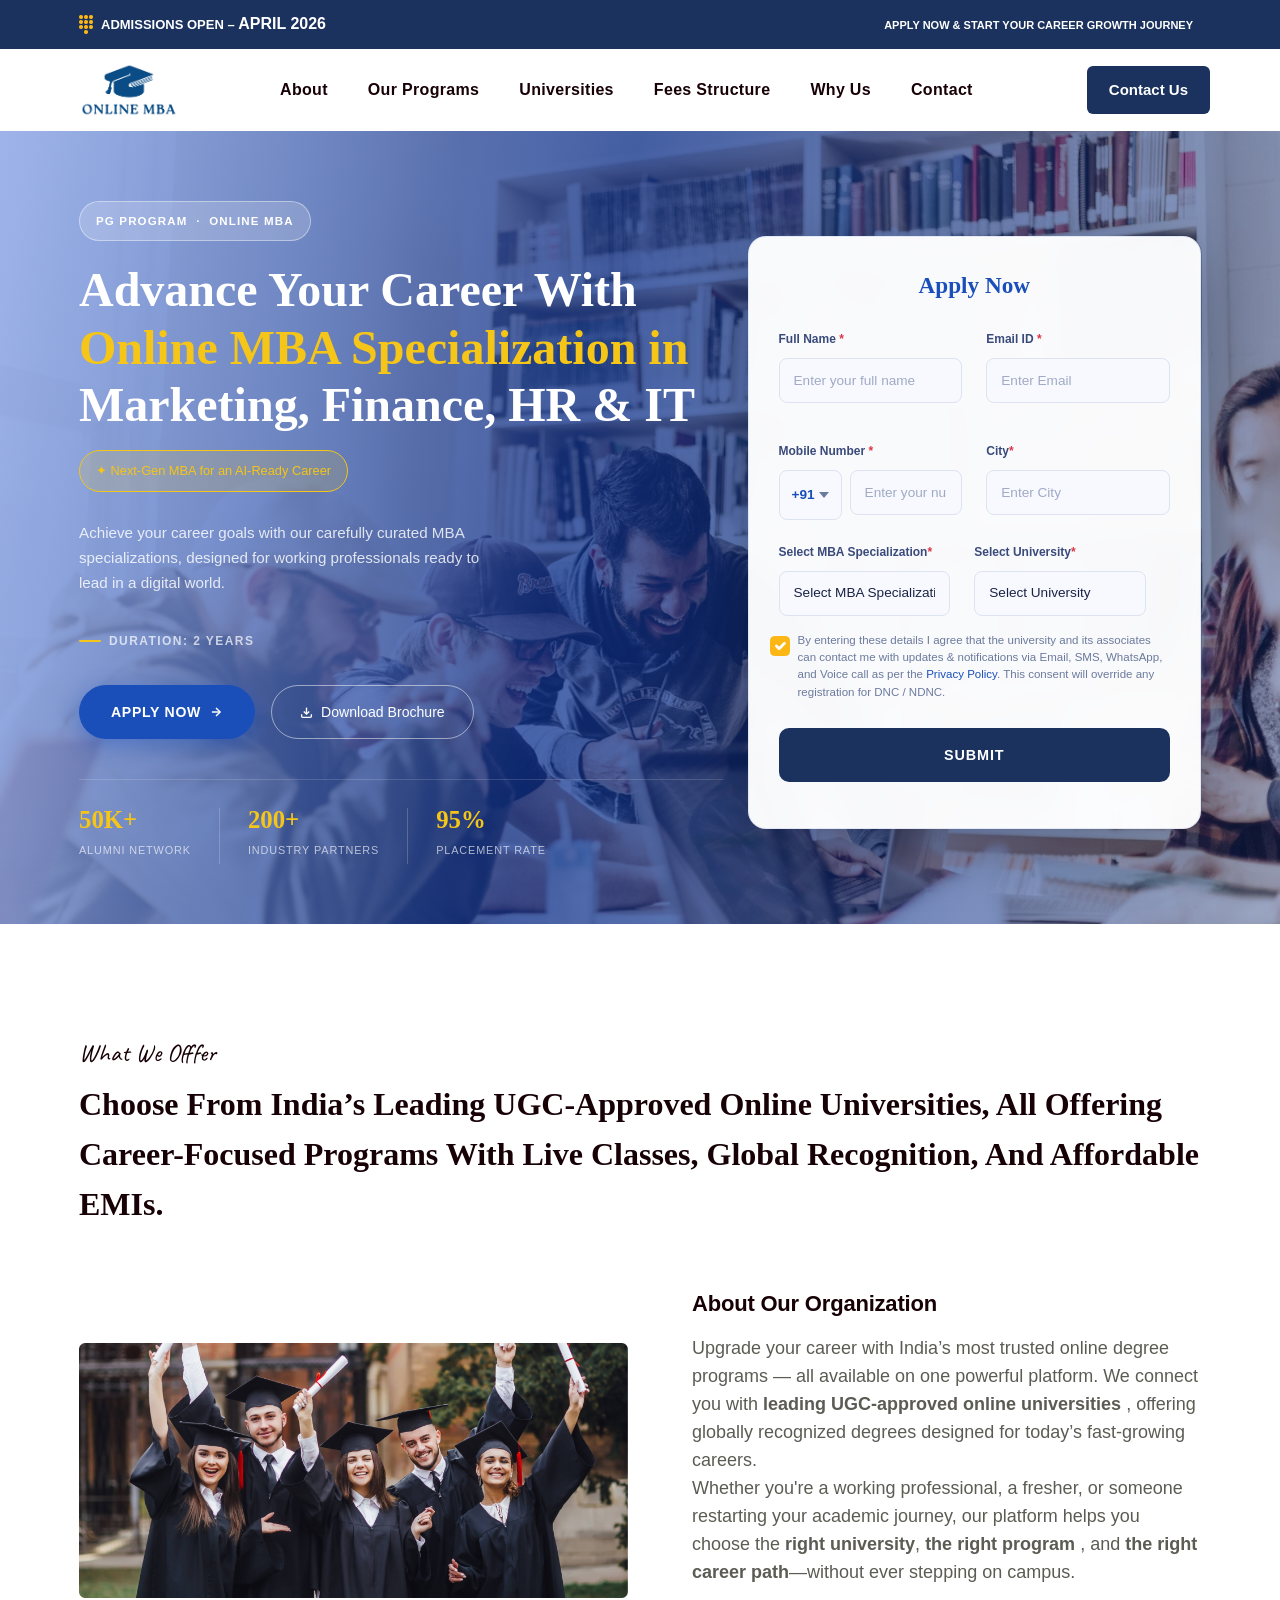
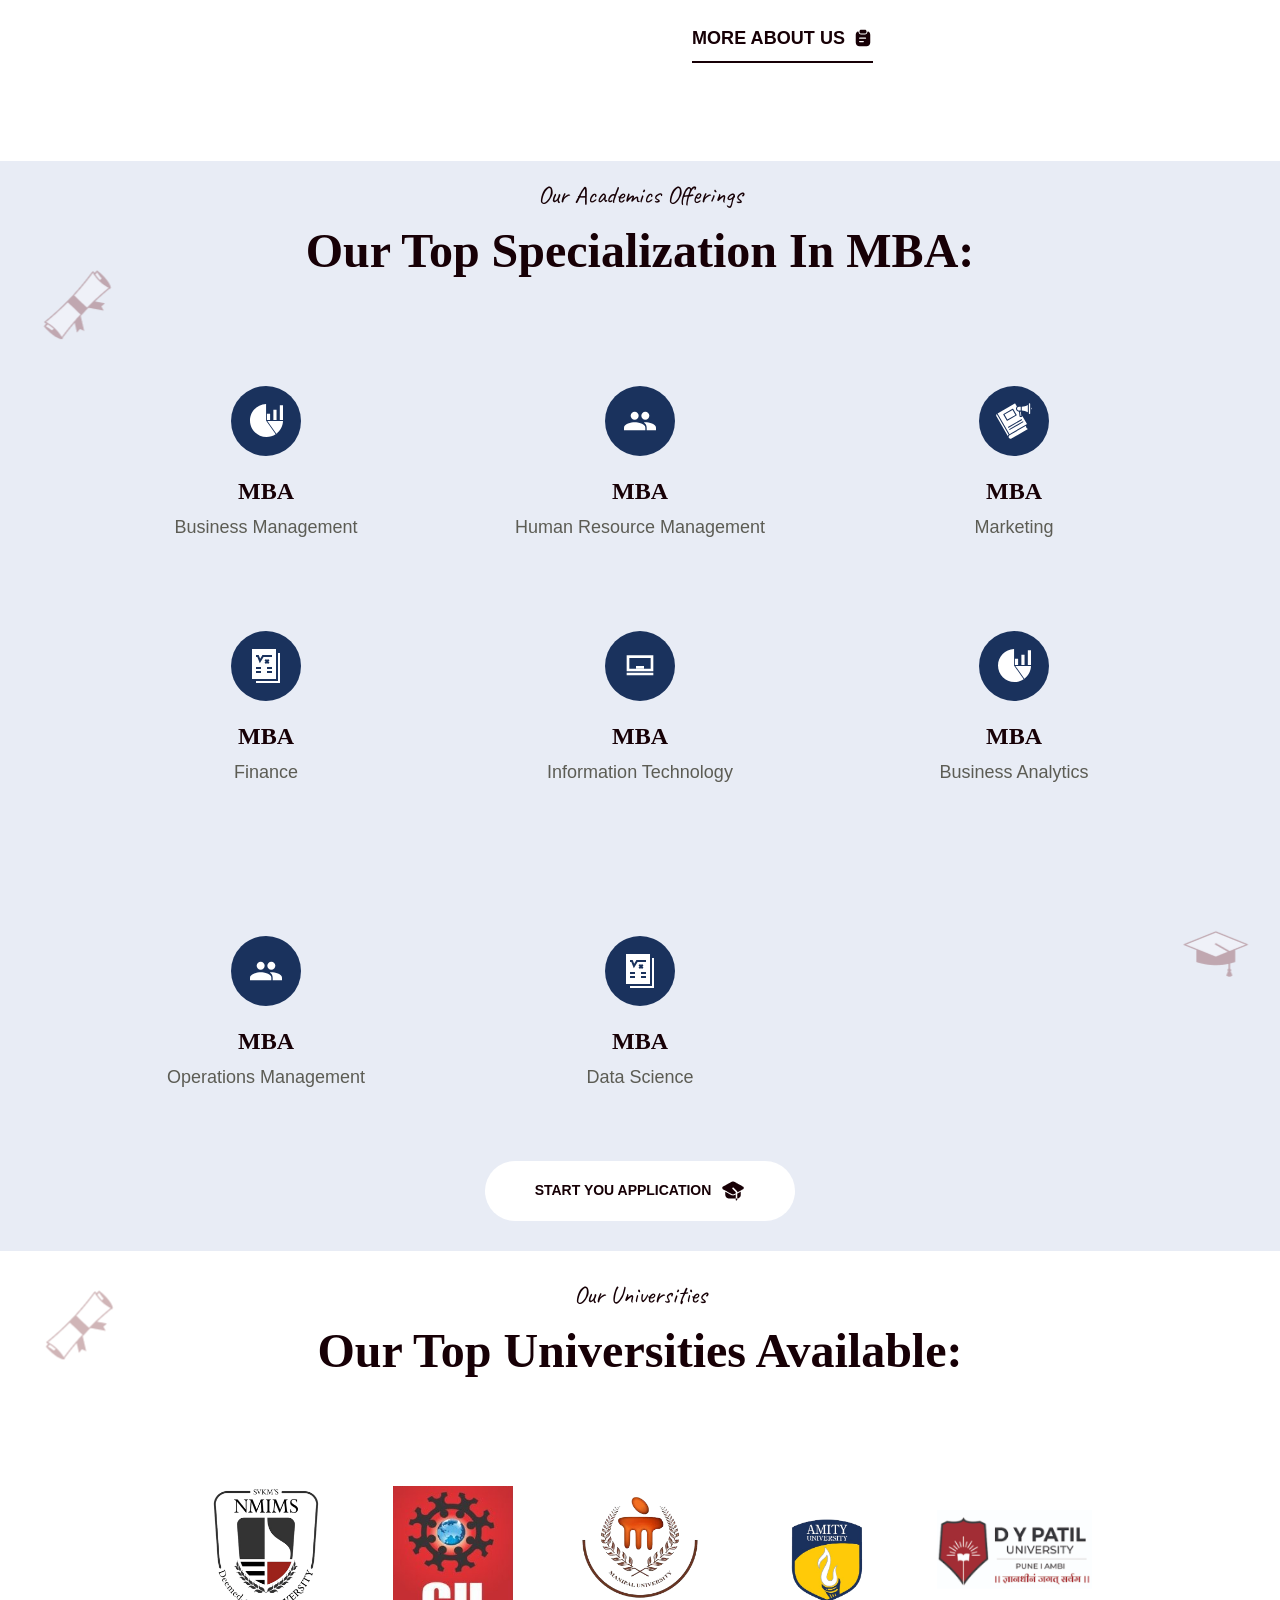
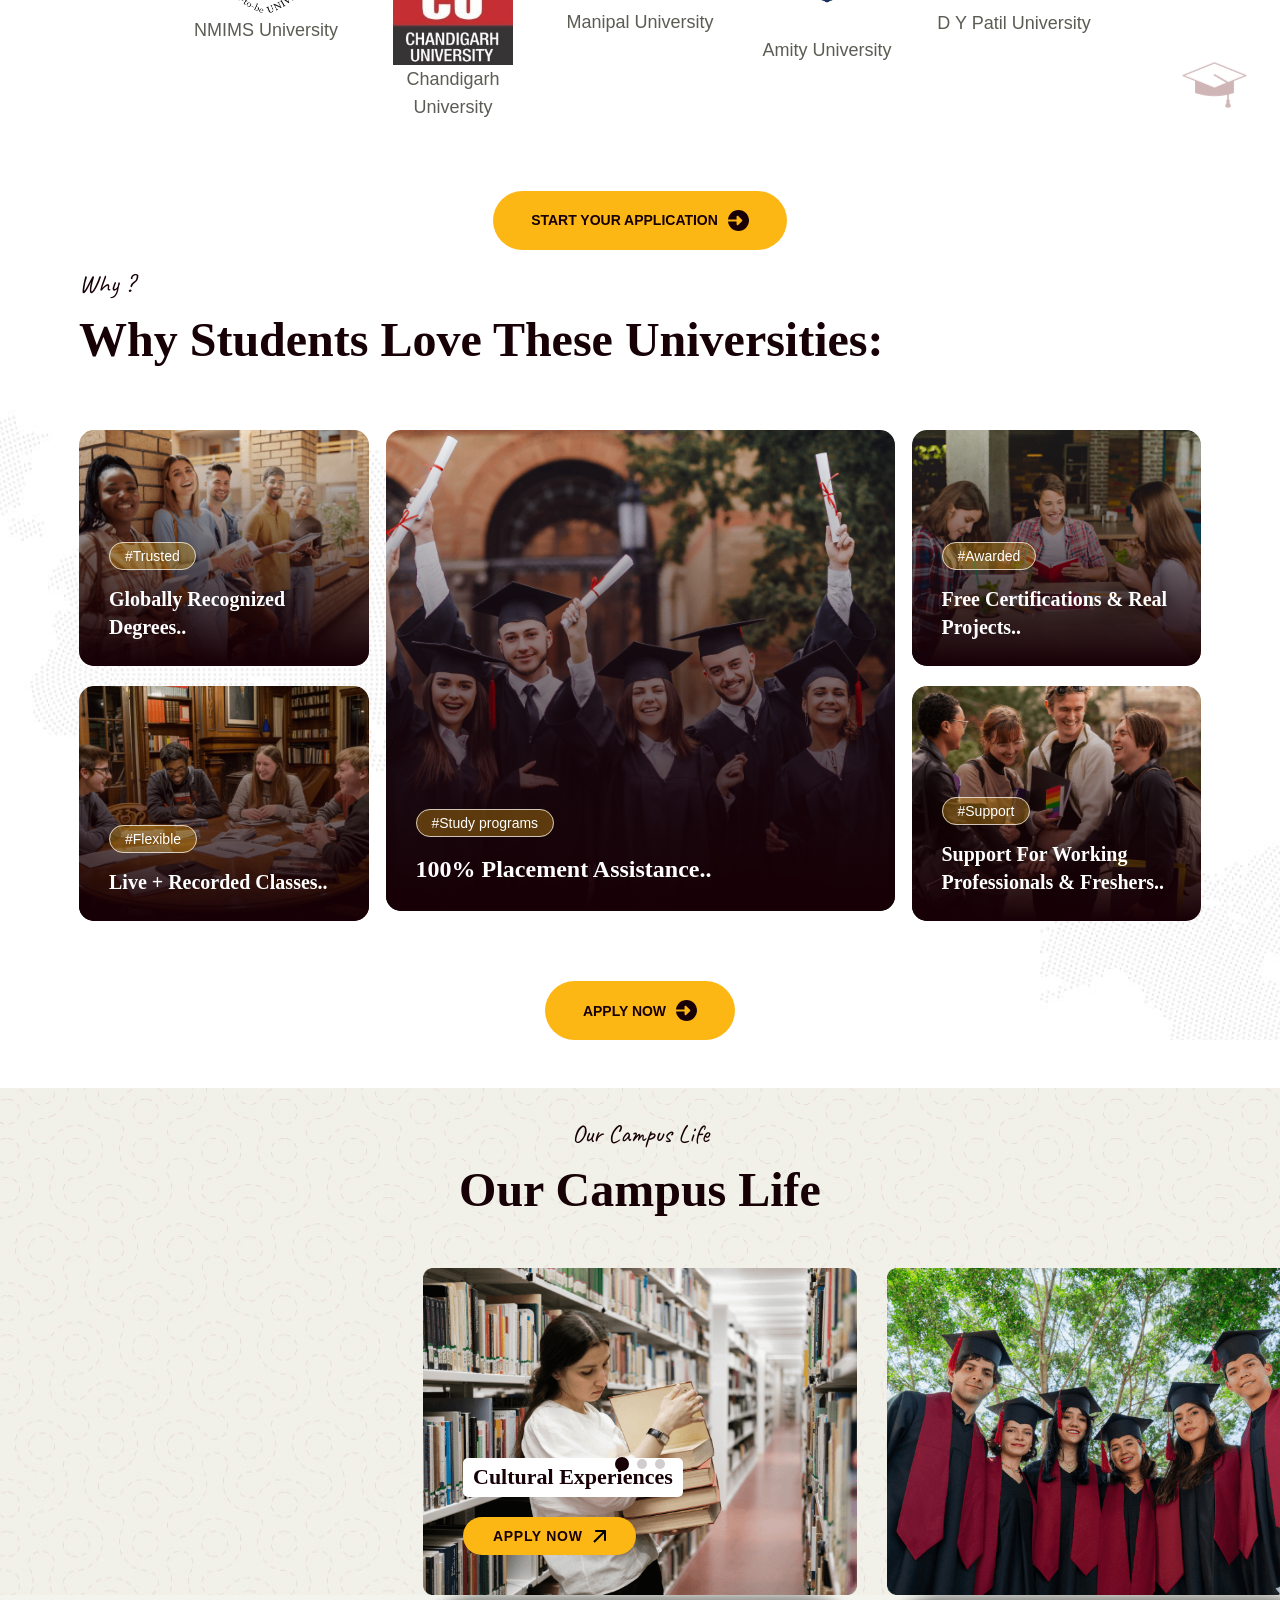
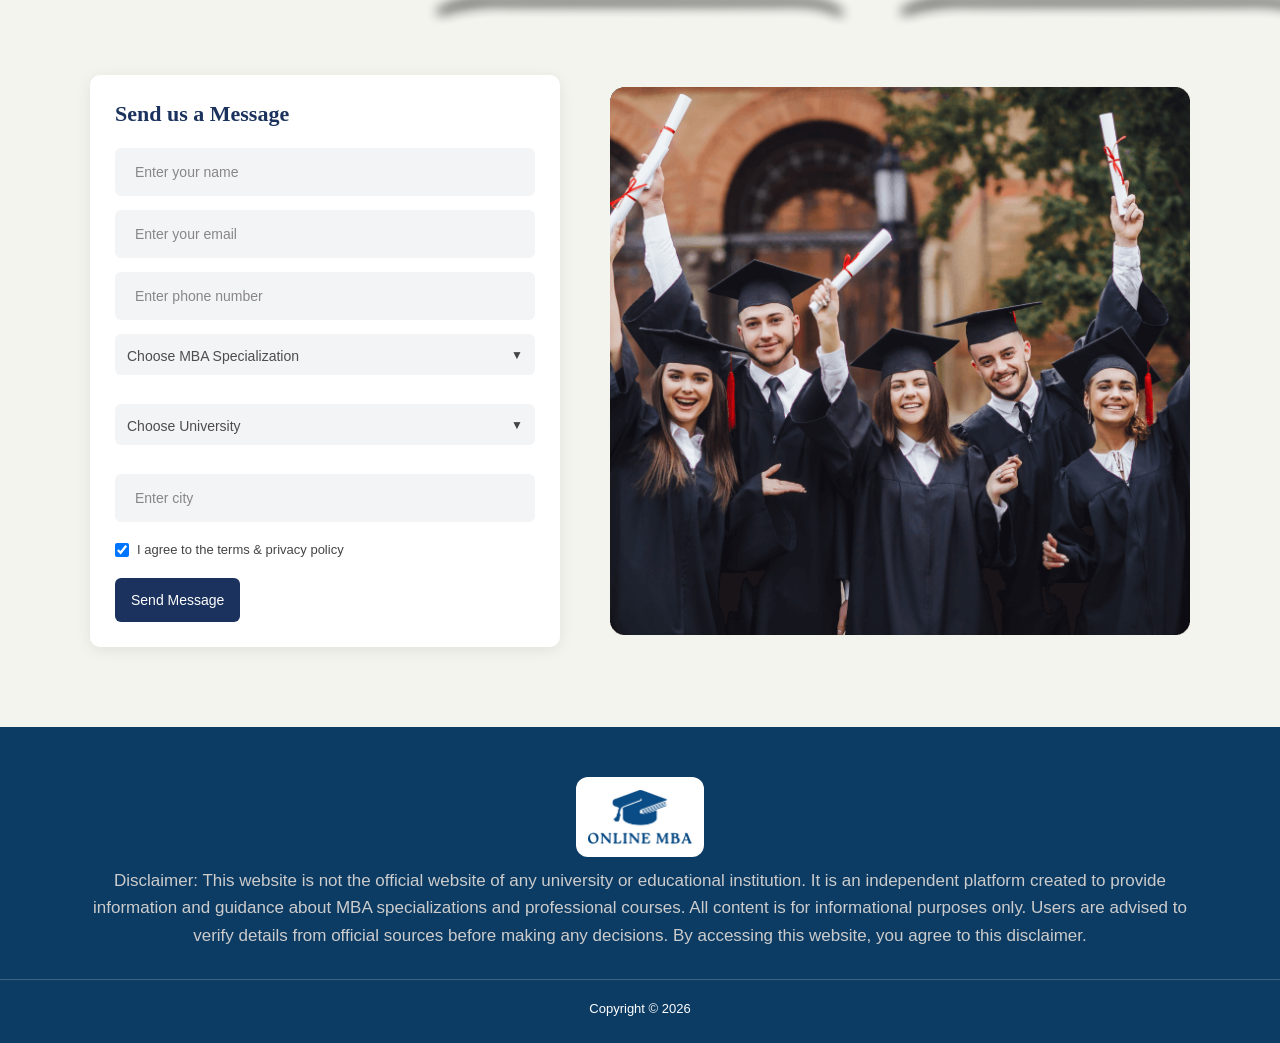
==== commit bf2d217e: "add chandigarh uni and add mba specialization two" ====
--- a/index.html
+++ b/index.html
@@ -163,9 +163,6 @@
 
         <!-- main area start  -->
         <main>
-
-
-
             <!-- HERO HOME SECTION -->
             <section class="hero">
                 <div class="hero-inner">
@@ -296,6 +293,11 @@
                                                         <option value="MBA in Information Technology">MBA in Information
                                                             Technology
                                                         </option>
+                                                        <option value="MBA in Operations Management">MBA in Operations
+                                                            Management
+                                                        </option>
+                                                        <option value="MBA in Data Science">MBA in Data Science
+                                                        </option>
                                                         <option value="MBA in Business Analytics">MBA in Business
                                                             Analytics</option>
                                                     </select>
@@ -307,9 +309,7 @@
                                                         <option value="NMIMS University">NMIMS University</option>
                                                         <option value="Amity University">Amity
                                                             University</option>
-                                                        <option value="LPU">Lovely
-                                                            Professional
-                                                            University
+                                                        <option value="Chandigarh University">Chandigarh University
                                                         </option>
                                                         <option value="D.Y patil University">D.Y
                                                             patil
@@ -453,6 +453,10 @@
                                         <option value="MBA in Marketing">MBA in Marketing</option>
                                         <option value="MBA in Information Technology">MBA in Information Technology
                                         </option>
+                                        <option value="MBA in Operations Management">MBA in Operations Management
+                                        </option>
+                                        <option value="MBA in Data Science">MBA in Data Science
+                                        </option>
                                         <option value="MBA in Business Analytics">MBA in Business Analytics</option>
                                     </select>
 
@@ -468,10 +472,8 @@
                                         <option value="NMIMS University">NMIMS University</option>
                                         <option value="Amity University">Amity
                                             University</option>
-                                        <option value="LPU">Lovely
-                                            Professional
-                                            University
-                                        </option>
+                                        <option value="Chandigarh University">Chandigarh
+                                            University</option>
                                         <option value="D.Y patil University">D.Y
                                             patil
                                             University</option>
@@ -599,6 +601,46 @@
 
                                 </div>
                             </div>
+                            <div class="col-lg-4 col-md-6 mt-30 mb-30 dp-col">
+                                <div class="xb-dep-wrapper">
+                                    <div class="xb-department xb-courses text-center pos-rel">
+                                        <div class="xb-item--icon">
+                                            <svg width="32" height="32" viewBox="0 0 24 24" fill="none">
+                                                <path
+                                                    d="M16 11C17.66 11 19 9.66 19 8C19 6.34 17.66 5 16 5C14.34 5 13 6.34 13 8C13 9.66 14.34 11 16 11Z"
+                                                    fill="white" />
+                                                <path
+                                                    d="M8 11C9.66 11 11 9.66 11 8C11 6.34 9.66 5 8 5C6.34 5 5 6.34 5 8C5 9.66 6.34 11 8 11Z"
+                                                    fill="white" />
+                                                <path d="M8 13C5.33 13 0 14.34 0 17V19H16V17C16 14.34 10.67 13 8 13Z"
+                                                    fill="white" />
+                                                <path
+                                                    d="M16 13C15.65 13 15.28 13.02 14.9 13.05C16.19 13.89 17 15.02 17 17V19H24V17C24 14.34 18.67 13 16 13Z"
+                                                    fill="white" />
+                                            </svg>
+                                        </div>
+                                        <h3 class="xb-item--title">MBA</h3>
+                                        <span>Operations Management</span>
+                                    </div>
+                                </div>
+                            </div>
+                            <div class="col-lg-4 col-md-6 mt-30 mb-30 dp-col">
+                                <div class="xb-dep-wrapper">
+                                    <div class="xb-department xb-courses text-center pos-rel">
+                                        <div class="xb-item--icon">
+                                            <svg width="28" height="34" viewBox="0 0 28 34" fill="none"
+                                                xmlns="http://www.w3.org/2000/svg">
+                                                <path
+                                                    d="M24 0H0V30H24V0ZM9 24H4V22H9V24ZM9 20H4V18H9V20ZM12.5251 13.5607L13.5858 12.5L12.5251 11.4393L13.9393 10.0251L15 11.0858L16.0607 10.0251L17.4749 11.4393L16.4142 12.5L17.4749 13.5607L16.0607 14.9749L15 13.9142L13.9393 14.9749L12.5251 13.5607ZM20 24H15V22H20V24ZM20 20H15V18H20V20ZM20 8H11.5662L7.82027 14.2432L5.323 8H4V6H6.677L8.17973 9.7568L10.4338 6H20V8Z"
+                                                    fill="white" />
+                                                <path d="M26 4V32H4V34H28V4H26Z" fill="white" />
+                                            </svg>
+                                        </div>
+                                        <h3 class="xb-item--title">MBA</h3>
+                                        <span>Data Science</span>
+                                    </div>
+                                </div>
+                            </div>
 
                         </div>
                         <div class="cta-btn btns pb-20 justify-content-center ul_li">
@@ -646,10 +688,9 @@
                                 <div class="xb-dep-wrapper">
                                     <div class="xb-department university text-center pos-rel">
                                         <div>
-                                            <img src="assets/img/university/lpu.png" width="120" height="120" />
-                                        </div>
-                                        <span class="mt-4">Lovely
-                                            Professional
+                                            <img src="assets/img/university/CU.png" width="120" height="120" />
+                                        </div>
+                                        <span class="mt-4">Chandigarh
                                             University
                                         </span>
                                     </div>
@@ -941,8 +982,10 @@
                                             <option value="MBA in Marketing">MBA in Marketing</option>
                                             <option value="MBA in Information Technology">MBA in Information Technology
                                             </option>
+                                            <option value="MBA in Operations Management">MBA in Operations Management
+                                            </option>
+                                            <option value="MBA in Data Science">MBA in Data Science</option>
                                             <option value="MBA in Business Analytics">MBA in Business Analytics</option>
-
                                         </select>
                                         <!-- Custom Arrow Icon -->
                                         <span class="popup-select-arrow">▼</span>
@@ -958,8 +1001,7 @@
                                             </option>
                                             <option value="Amity University">Amity
                                                 University</option>
-                                            <option value="LPU">Lovely
-                                                Professional
+                                            <option value="Chandigarh University">Chandigarh
                                                 University
                                             </option>
 
@@ -1057,7 +1099,7 @@
                                             <input type="text" id="fname" name="form_name" placeholder="Enter your name"
                                                 required>
                                         </div>
-                                        <div class="popup-two-col">
+                                        <div class="popup-two-col ">
                                             <div class="popup-field">
                                                 <input type="tel" id="phone" name="form_mobile"
                                                     placeholder="Enter phone number" required pattern="^\d{10}$"
@@ -1084,6 +1126,9 @@
                                                     <option value="MBA in Marketing">MBA in Marketing</option>
                                                     <option value="MBA in Information Technology">MBA in Information
                                                         Technology</option>
+                                                    <option value="MBA in Operations Management">MBA in Operations
+                                                        Management</option>
+                                                    <option value="MBA in Data Science">MBA in Data Science</option>
                                                     <option value="MBA in Business Analytics">MBA in Business Analytics
                                                     </option>
                                                 </select>
@@ -1102,16 +1147,14 @@
                                                         University</option>
                                                     <option value="Amity University">Amity
                                                         University</option>
-                                                    <option value="LPU">Lovely
-                                                        Professional
-                                                        University
-                                                    </option>
-
+                                                    <option value="Chandigarh University">Chandigarh
+                                                        University</option>
                                                     <option value="D.Y patil University">D.Y
                                                         patil
                                                         University</option>
                                                     <option value="Manipal University">Manipal
                                                         University</option>
+
                                                 </select>
                                                 <!-- Custom Arrow Icon -->
                                                 <span class="popup-select-arrow">▼</span>
--- a/assets/css/main.css
+++ b/assets/css/main.css
@@ -12730,7 +12730,7 @@
 
 /* ---------- Form Card ---------- */
 .popup-form-card {
-  padding: 25px 28px;
+  padding: 25px 5px;
 }
 
 /* ---------- Form Title ---------- */
@@ -12816,7 +12816,7 @@
 /* Side by side select row */
 .popup-two-col {
   display: flex;
-  gap: 0px;
+  gap: 5px;
 }
 
 /* Fields styling */
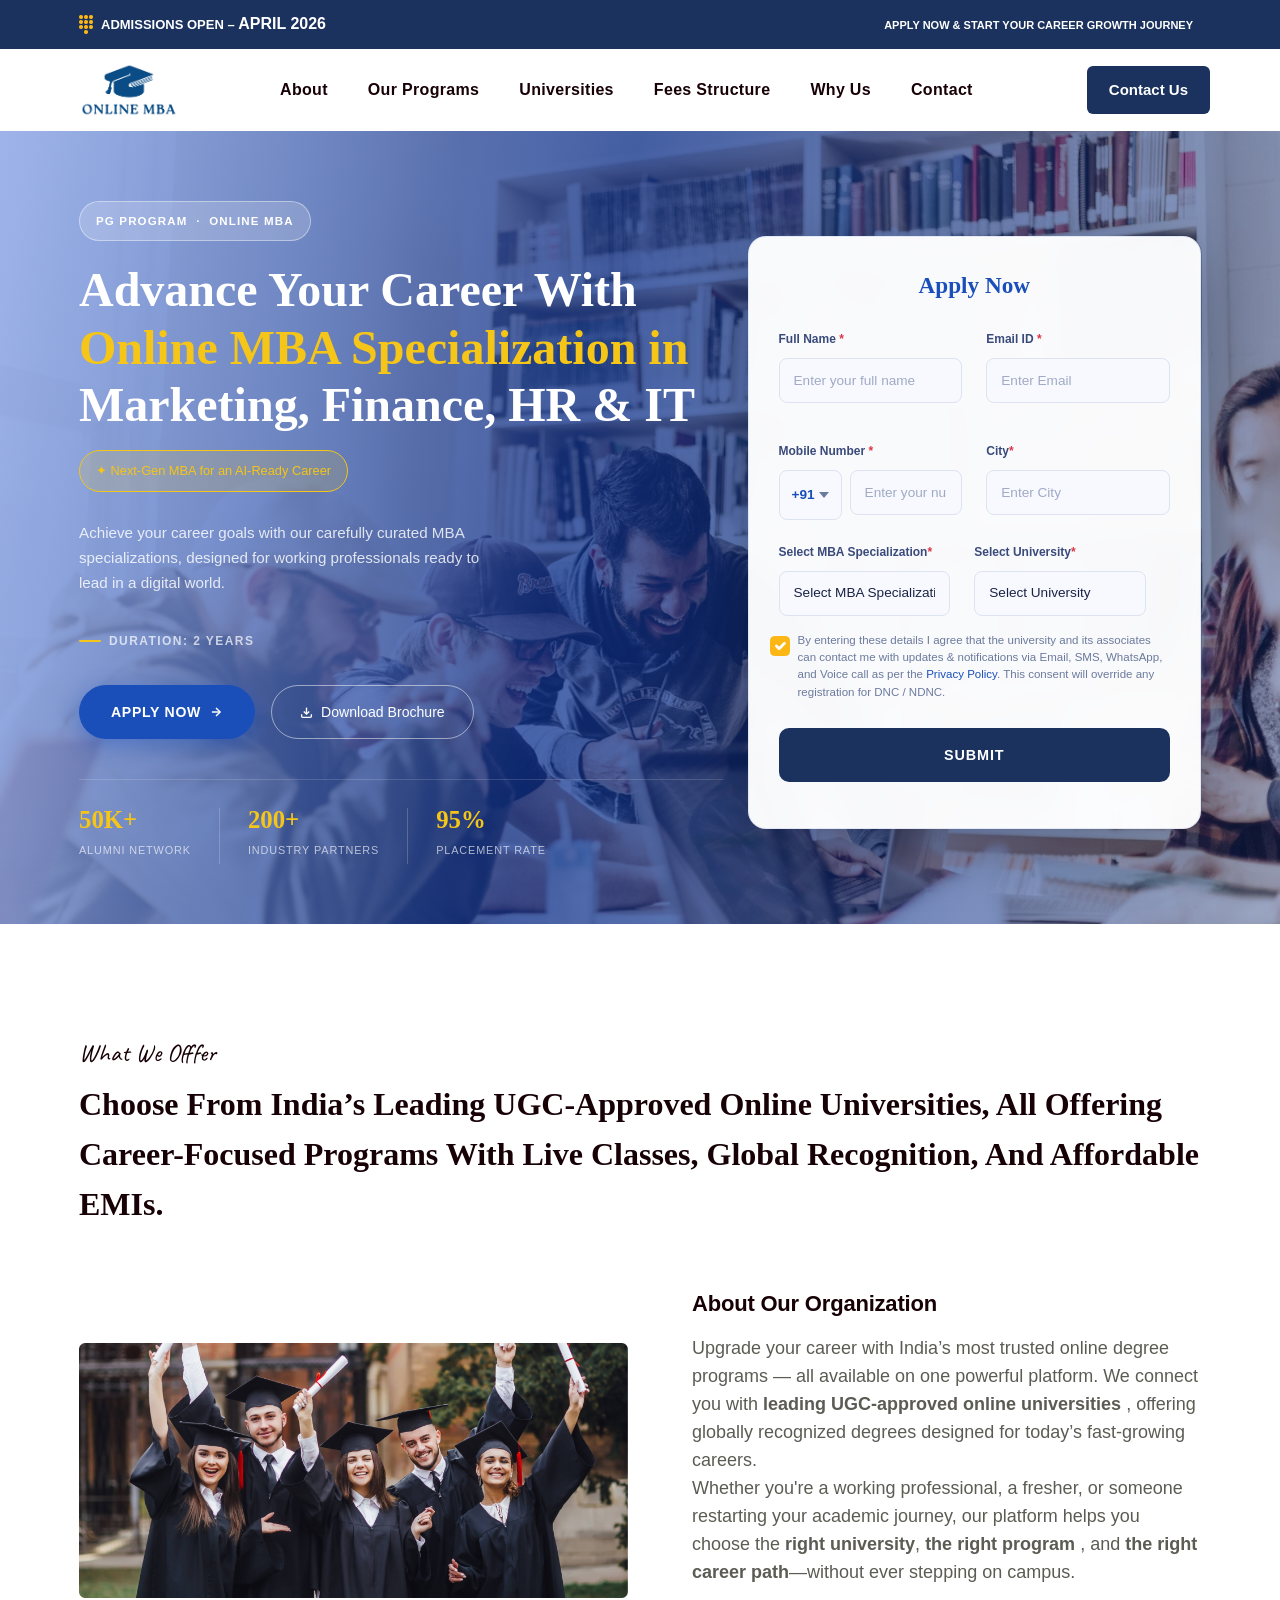
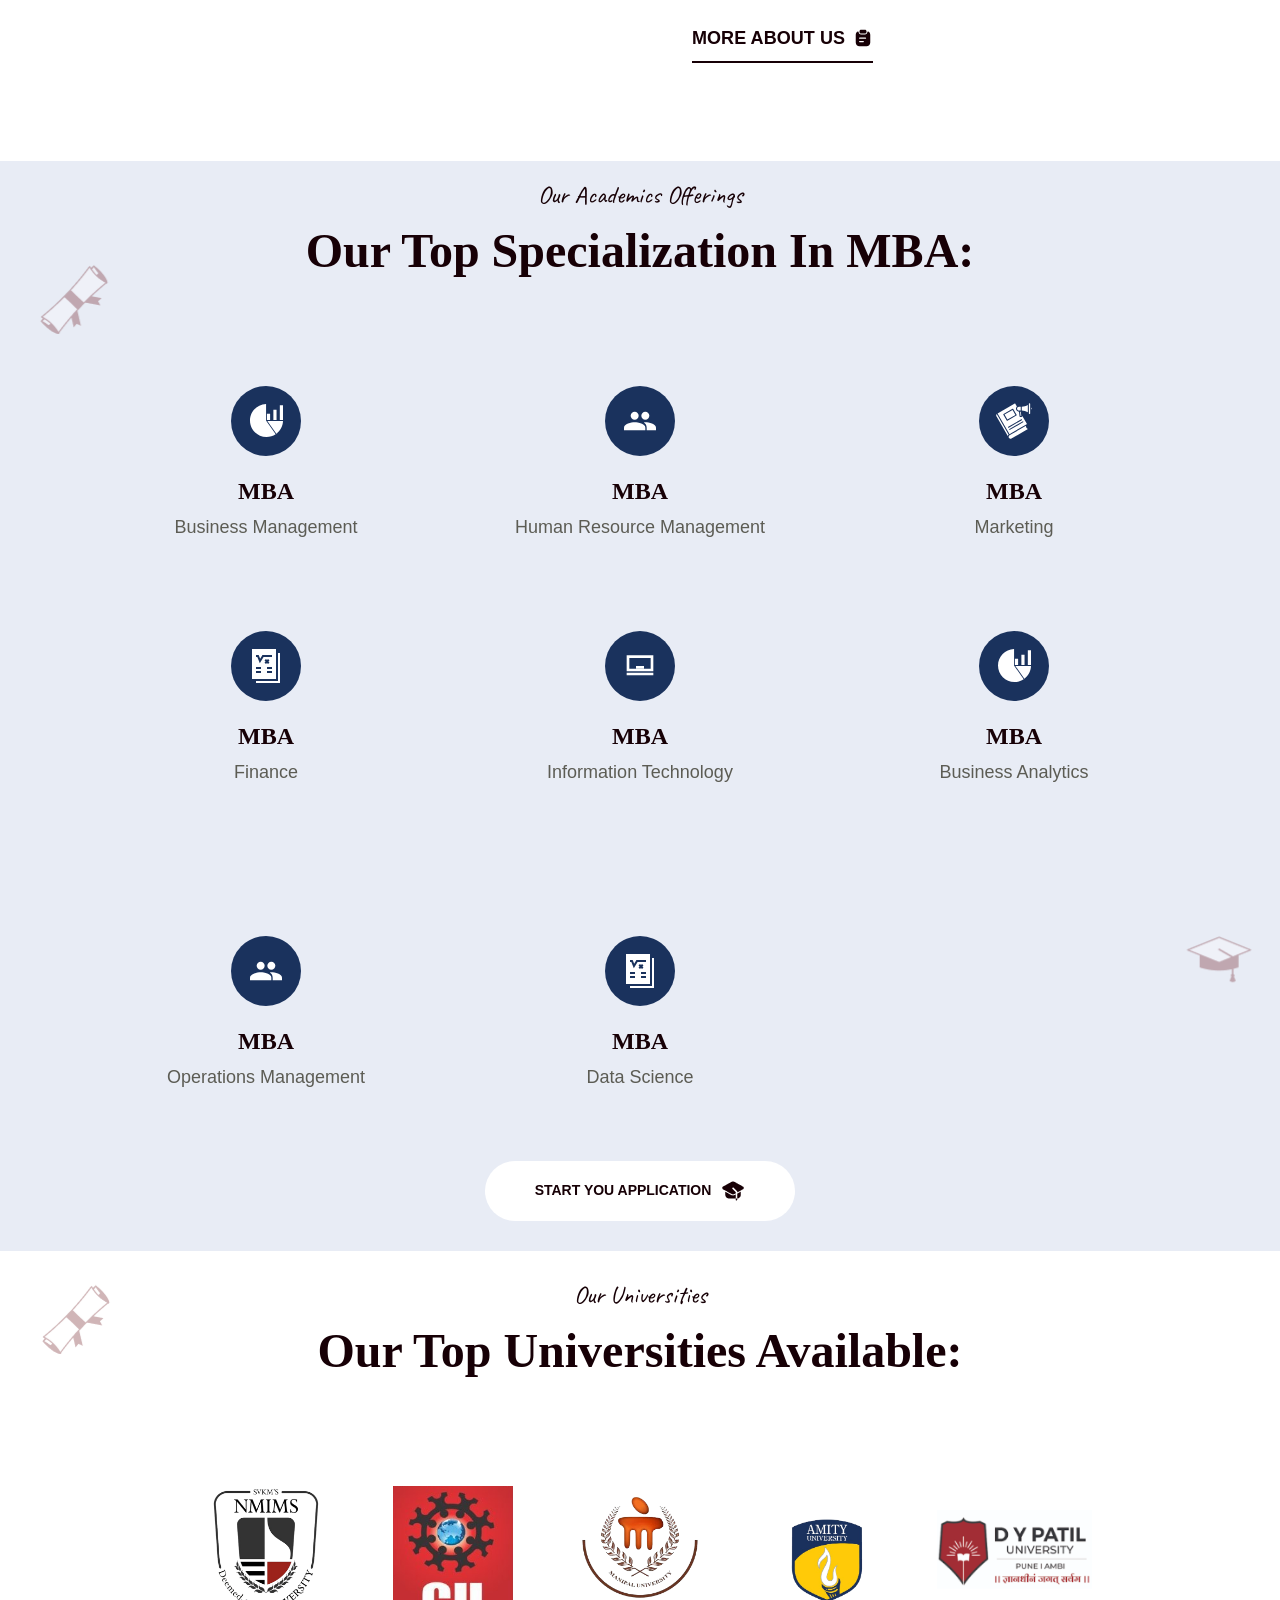
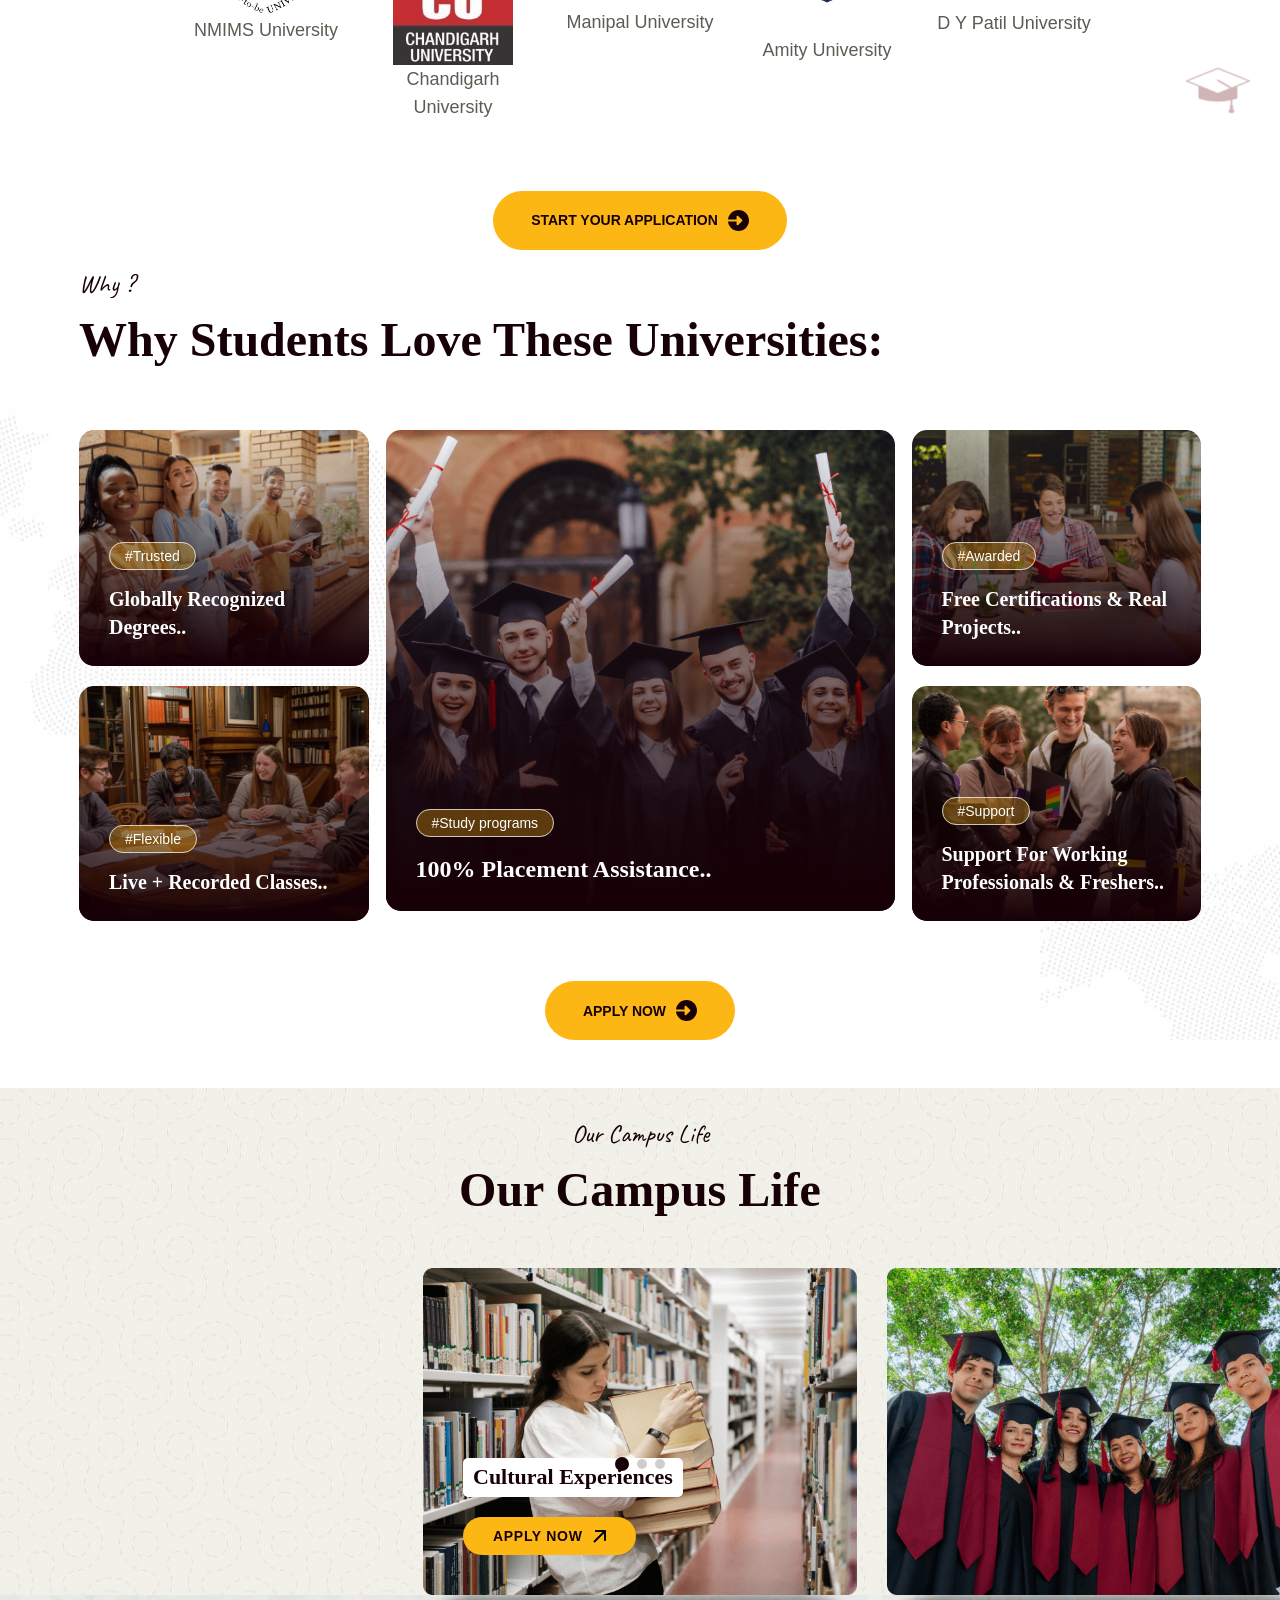
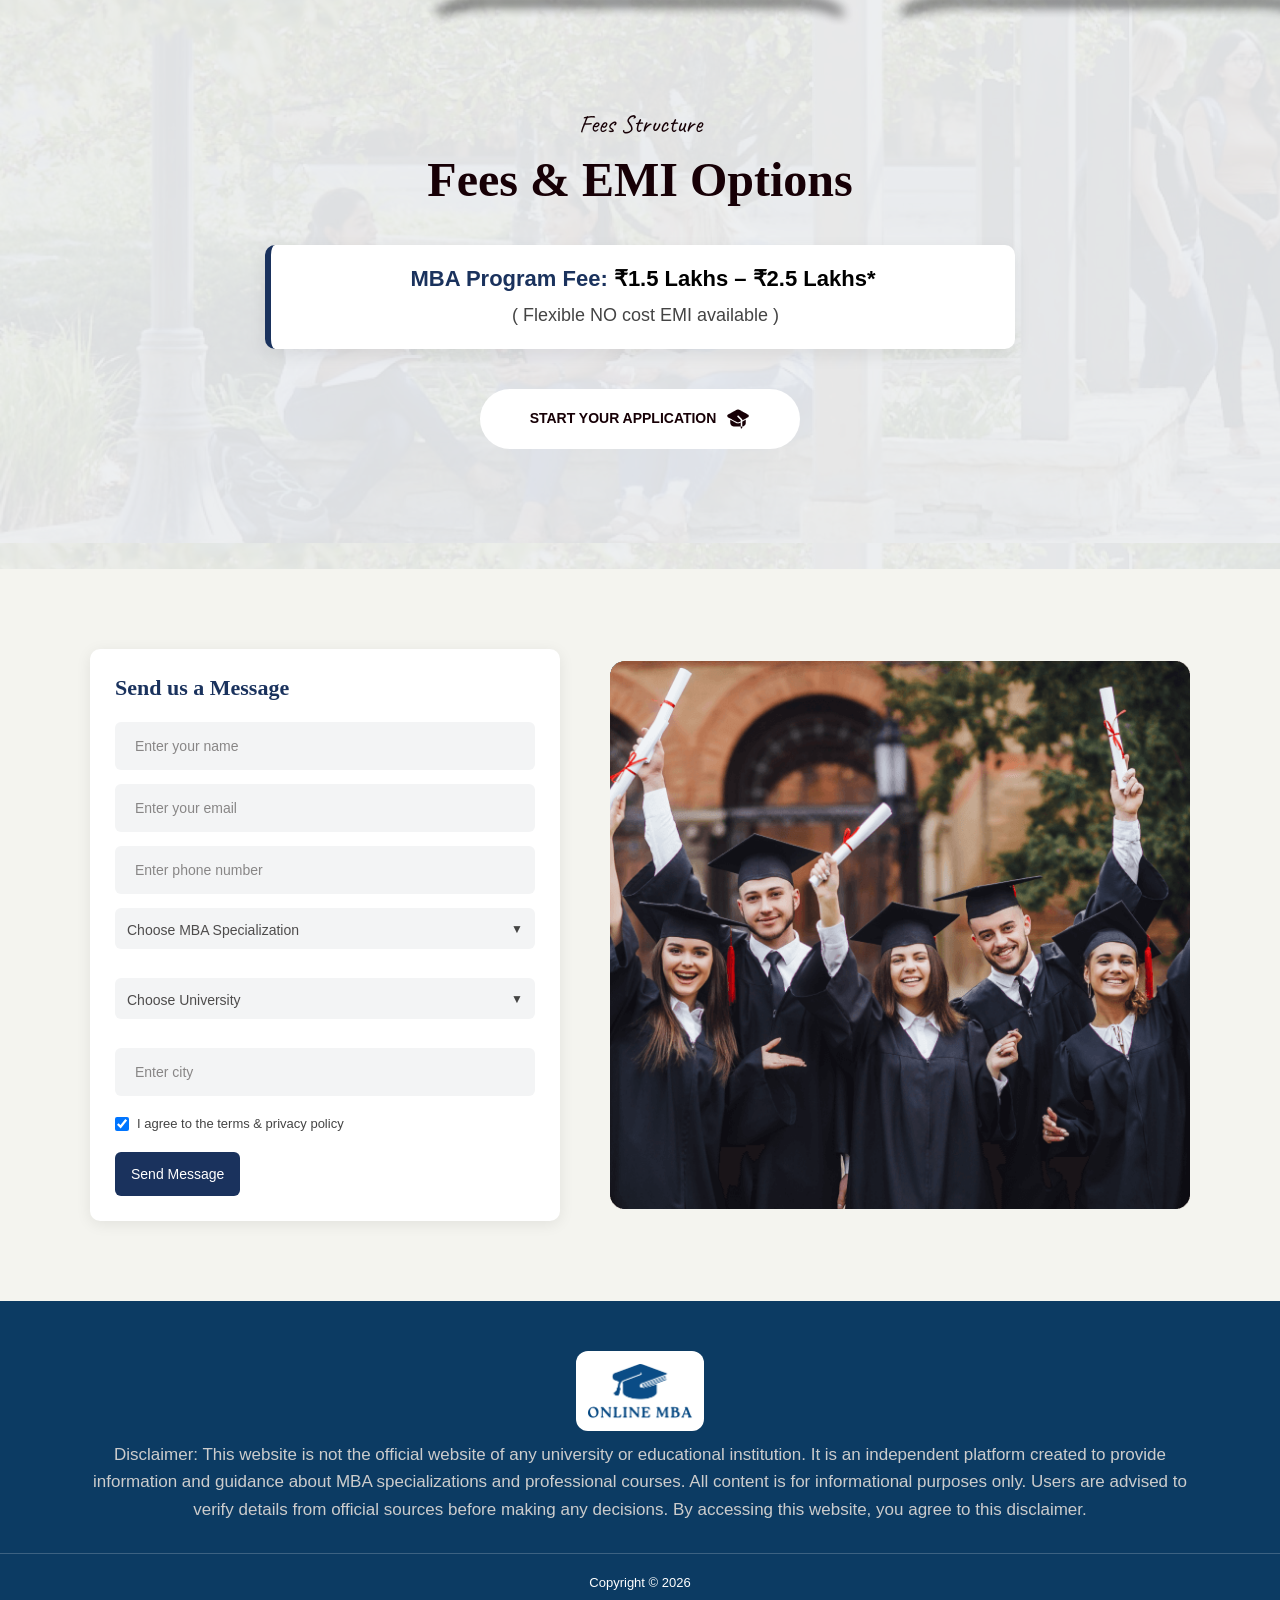
==== commit 18fa43b7: "add gtm in both page" ====
--- a/index.html
+++ b/index.html
@@ -2,6 +2,16 @@
 <html lang="zxx">
 
 <head>
+    <!-- Google Tag Manager -->
+    <script>(function (w, d, s, l, i) {
+            w[l] = w[l] || []; w[l].push({
+                'gtm.start':
+                    new Date().getTime(), event: 'gtm.js'
+            }); var f = d.getElementsByTagName(s)[0],
+                j = d.createElement(s), dl = l != 'dataLayer' ? '&l=' + l : ''; j.async = true; j.src =
+                    'https://www.googletagmanager.com/gtm.js?id=' + i + dl; f.parentNode.insertBefore(j, f);
+        })(window, document, 'script', 'dataLayer', 'GTM-MKDV5D62');</script>
+    <!-- End Google Tag Manager -->
 
     <!--========= Required meta tags =========-->
     <meta charset="utf-8">
@@ -32,6 +42,11 @@
 </head>
 
 <body>
+    <!-- Google Tag Manager (noscript) -->
+    <noscript><iframe src="https://www.googletagmanager.com/ns.html?id=GTM-MKDV5D62" height="0" width="0"
+            style="display:none;visibility:hidden"></iframe></noscript>
+    <!-- End Google Tag Manager (noscript) -->
+
 
     <!-- backtotop - start -->
     <div class="xb-backtotop">
@@ -79,12 +94,12 @@
                                             Programs</a>
                                     </li>
                                     <li>
-                                        <a href="#university">Universities</a>
+                                        <a href="#universities">Universities</a>
                                     </li>
                                     <li>
-                                        <a href="#feesstructure">Fees
-                                            Structure</a>
+                                        <a href="#fees">Fees Structure</a>
                                     </li>
+
                                     <li>
                                         <a href="#why">Why Us</a>
                                     </li>
@@ -113,11 +128,10 @@
                                                 </li>
 
                                                 <li class="menu-item">
-                                                    <a href="#university">Universities</a>
+                                                    <a href="#universities">Universities</a>
                                                 </li>
                                                 <li class="menu-item">
-                                                    <a href="#feesstructure">Fees
-                                                        Structure</a>
+                                                    <a href="#fees">Fees Structure</a>
                                                 </li>
                                                 <li class="menu-item">
                                                     <a href="#why">Why
@@ -238,14 +252,14 @@
                                             <div class="col-6">
                                                 <div class="mb-3">
                                                     <label>Full Name <span class="text-danger">*</span></label>
-                                                    <input type="text" class="form-control" name="form_name"
+                                                    <input type="text" class="form-control" name="name1"
                                                         placeholder="Enter your full name" />
                                                 </div>
                                             </div>
                                             <div class="col-6">
                                                 <div class="mb-3">
                                                     <label>Email ID <span class="text-danger">*</span></label>
-                                                    <input type="email" class="form-control" name="form_email"
+                                                    <input type="email" class="form-control" name="ef_email"
                                                         placeholder="Enter Email" />
                                                 </div>
                                             </div>
@@ -261,15 +275,15 @@
                                                                 <path d="M0 0l5 6 5-6z" />
                                                             </svg>
                                                         </div>
-                                                        <input type="tel" class="form-control flex-grow-1"
-                                                            name="form_mobile" placeholder="Enter your number" />
+                                                        <input type="tel" class="form-control flex-grow-1" name="phone"
+                                                            placeholder="Enter your number" />
                                                     </div>
                                                 </div>
                                             </div>
                                             <div class="col-6">
                                                 <div class="mb-3">
                                                     <label>City<span class="text-danger">*</span></label>
-                                                    <input type="text" class="form-control" name="form_city"
+                                                    <input type="text" class="form-control" name="City"
                                                         placeholder="Enter City" />
                                                 </div>
                                             </div>
@@ -278,7 +292,7 @@
                                                 <div class="col-6">
                                                     <label>Select MBA Specialization<span
                                                             class="text-danger">*</span></label>
-                                                    <select class="form-select" name="form_select">
+                                                    <select class="form-select" name="ef_program">
                                                         <option value="" disabled selected>Select MBA Specialization
                                                         </option>
                                                         <option value="MBA in Business Management">MBA in Business
@@ -304,7 +318,7 @@
                                                 </div>
                                                 <div class="col-6">
                                                     <label>Select University<span class="text-danger">*</span></label>
-                                                    <select class="form-select" name="form_select2">
+                                                    <select class="form-select" name="ef_university">
                                                         <option value="" disabled selected>Select University</option>
                                                         <option value="NMIMS University">NMIMS University</option>
                                                         <option value="Amity University">Amity
@@ -427,21 +441,21 @@
                             in Touch With Us</h5>
                         <form class="popup-form" id="ajax-header-contact-3">
                             <div class="popup-field">
-                                <input type="text" id="fname" name="form_name" placeholder="Enter your name" required>
+                                <input type="text" id="fname" name="name1" placeholder="Enter your name" required>
                             </div>
                             <div class="popup-two-col">
                                 <div class="popup-field">
-                                    <input type="tel" id="phone" name="form_mobile" placeholder="Enter phone number"
-                                        required pattern="^\d{10}$" inputmode="numeric" maxlength="10">
+                                    <input type="tel" id="phone" name="phone" placeholder="Enter phone number" required
+                                        pattern="^\d{10}$" inputmode="numeric" maxlength="10">
                                 </div>
                                 <div class="popup-field">
-                                    <input type="email" id="email" name="form_email" placeholder="Enter Email" required>
+                                    <input type="email" id="email" name="ef_email" placeholder="Enter Email" required>
                                 </div>
                             </div>
                             <!-- New Row With Two Selects -->
                             <div class="popup-field">
                                 <div class="popup-select-wrapper">
-                                    <select id="course" name="form_select" class="popup-select" required>
+                                    <select id="course" name="ef_program" class="popup-select" required>
                                         <option value disabled selected>Choose MBA Specialization
                                         </option>
                                         <option value="MBA in Business Management">MBA in Business Management</option>
@@ -466,7 +480,7 @@
                             </div>
                             <div class="popup-field">
                                 <div class="popup-select-wrapper">
-                                    <select id="university" name="form_select2" class="popup-select" required>
+                                    <select id="university" name="ef_university" class="popup-select" required>
                                         <option value disabled selected>Choose
                                             University</option>
                                         <option value="NMIMS University">NMIMS University</option>
@@ -485,7 +499,7 @@
                                 </div>
                             </div>
                             <div class="popup-field">
-                                <input type="text" id="city" name="form_city" placeholder="Enter your city" required>
+                                <input type="text" id="city" name="City" placeholder="Enter your city" required>
                             </div>
                             <button type="submit" class="popup-btn full-width bg-light" style="color: #60060f;">
                                 Apply Now
@@ -662,7 +676,7 @@
             <!-- program section end  -->
 
             <!-- University section start  -->
-            <section class=" pt-40  pos-rel" id="university">
+            <section class=" pt-40  pos-rel" id="universities">
                 <div class="container">
                     <div class="section-title text-center mb-25">
                         <span class="sub-title">Our Universities
@@ -947,6 +961,37 @@
                 </div>
             </section>
             <!-- campus section end  -->
+            <!-- fees section start  -->
+            <section class="cta" id="fees">
+                <div class="cta-wrapper bg_img pt-115 pb-120" data-background="assets/img/bg/cta-bg.jpg">
+                    <div class="container">
+                        <div class="xb-cta-wrap z-1 pos-rel">
+                            <div class="section-title text-center mb-40">
+                                <span class="sub-title">Fees structure
+                                </span>
+                                <h2 class="title mb-35"> Fees & EMI
+                                    Options</h2>
+                                <div class="structure-fee-box">
+                                    <p class="structure-fee-main">
+                                        MBA Program Fee: <span>₹1.5 Lakhs – ₹2.5 Lakhs*</span>
+                                    </p>
+                                    <p class="structure-fee-sub">
+                                        ( Flexible NO cost EMI available )
+                                    </p>
+                                </div>
+                            </div>
+                            <div class="cta-btn btns justify-content-center ul_li">
+                                <a class="thm-btn thm-btn--white" data-bs-toggle="modal"
+                                    data-bs-target="#virtualTourModal" data-bs-dismiss="modal">start your
+                                    application
+                                    <span><img src="assets/img/icon/learning.png" alt></span>
+                                </a>
+                            </div>
+                        </div>
+                    </div>
+                </div>
+            </section>
+            <!-- fees section end  -->
 
 
             <!-- New Contact Section -->
@@ -958,18 +1003,18 @@
                             <h3 class="second-title">Send us a Message</h3>
                             <form class="second-form" id="ajax-header-contact-2">
                                 <div class="second-field">
-                                    <input type="text" id="name" name="form_name" placeholder="Enter your name">
+                                    <input type="text" id="name" name="name1" placeholder="Enter your name">
                                 </div>
                                 <div class="second-field">
-                                    <input type="email" id="email" name="form_email" placeholder="Enter your email">
+                                    <input type="email" id="email" name="ef_email" placeholder="Enter your email">
                                 </div>
                                 <div class="second-field">
-                                    <input type="tel" id="phone" name="form_mobile" placeholder="Enter phone number"
+                                    <input type="tel" id="phone" name="phone" placeholder="Enter phone number"
                                         pattern="^\d{10}$" inputmode="numeric" maxlength="10">
                                 </div>
                                 <div class="popup-field">
                                     <div class="popup-select-wrapper">
-                                        <select id="course" class="popup-select" name="form_select" required>
+                                        <select id="course" class="popup-select" name="ef_program" required>
                                             <option value disabled selected>Choose MBA Specialization
                                             </option>
                                             <option value="MBA in Business Management">MBA in Business Management
@@ -993,7 +1038,7 @@
                                 </div>
                                 <div class="popup-field">
                                     <div class="popup-select-wrapper">
-                                        <select id="university" class="popup-select" name="form_select2" required>
+                                        <select id="university" class="popup-select" name="ef_university" required>
                                             <option value disabled selected>Choose
                                                 University</option>
                                             <option value="NMIMS University">NMIMS
@@ -1015,7 +1060,7 @@
                                     </div>
                                 </div>
                                 <div class="second-field">
-                                    <input type="text" id="city" placeholder="Enter city" name="form_city">
+                                    <input type="text" id="city" placeholder="Enter city" name="City">
                                 </div>
                                 <!-- Checkbox -->
                                 <div class="second-check">
@@ -1096,24 +1141,24 @@
                                         in Touch With Us</h5>
                                     <form class="popup-form" id="ajax-header-contact">
                                         <div class="popup-field">
-                                            <input type="text" id="fname" name="form_name" placeholder="Enter your name"
+                                            <input type="text" id="fname" name="name1" placeholder="Enter your name"
                                                 required>
                                         </div>
-                                        <div class="popup-two-col ">
+                                        <div class="popup-two-col">
                                             <div class="popup-field">
-                                                <input type="tel" id="phone" name="form_mobile"
+                                                <input type="tel" id="phone" name="phone"
                                                     placeholder="Enter phone number" required pattern="^\d{10}$"
                                                     inputmode="numeric" maxlength="10">
                                             </div>
                                             <div class="popup-field">
-                                                <input type="email" id="email" name="form_email"
-                                                    placeholder="Enter Email" required>
+                                                <input type="email" id="email" name="ef_email" placeholder="Enter Email"
+                                                    required>
                                             </div>
                                         </div>
                                         <!-- New Row With Two Selects -->
                                         <div class="popup-field">
                                             <div class="popup-select-wrapper">
-                                                <select id="course" name="form_select" class="popup-select" required>
+                                                <select id="course" name="ef_program" class="popup-select" required>
                                                     <option value disabled selected>Choose MBA Specialization
                                                     </option>
                                                     <option value="MBA in Business Management">MBA in Business
@@ -1139,7 +1184,7 @@
                                         </div>
                                         <div class="popup-field">
                                             <div class="popup-select-wrapper">
-                                                <select id="university" name="form_select2" class="popup-select"
+                                                <select id="university" name="ef_university" class="popup-select"
                                                     required>
                                                     <option value disabled selected>Choose
                                                         University</option>
@@ -1161,7 +1206,7 @@
                                             </div>
                                         </div>
                                         <div class="popup-field">
-                                            <input type="text" id="city" name="form_city" placeholder="Enter your city"
+                                            <input type="text" id="city" name="City" placeholder="Enter your city"
                                                 required>
                                         </div>
                                         <button type="submit" class="popup-btn full-width">
@@ -1179,6 +1224,59 @@
         <!-- form 2 -->
     </div>
 
+    <!-- OTP Modal HTML -->
+    <div class="modal fade" id="modal14" tabindex="-1">
+        <div class="modal-dialog modal-dialog-centered">
+            <div class="modal-content otp-modal-box">
+
+                <button type="button" class="otp-close-btn" data-bs-dismiss="modal">
+                    <i class="fa-solid fa-xmark"></i>
+                </button>
+
+
+                <div class="otp-header">
+                    <h2>Verify OTP</h2>
+                    <p>Enter the 6-digit code sent to your mobile number</p>
+                </div>
+
+                <div class="divider"></div>
+
+                <form id="otpForm">
+                    <div class="otp-wrapper" role="group" aria-label="OTP input">
+                        <input type="text" maxlength="1" class="otp-field" inputmode="numeric" pattern="[0-9]"
+                            aria-label="OTP digit 1" required>
+                        <input type="text" maxlength="1" class="otp-field" inputmode="numeric" pattern="[0-9]"
+                            aria-label="OTP digit 2" required>
+                        <input type="text" maxlength="1" class="otp-field" inputmode="numeric" pattern="[0-9]"
+                            aria-label="OTP digit 3" required>
+                        <input type="text" maxlength="1" class="otp-field" inputmode="numeric" pattern="[0-9]"
+                            aria-label="OTP digit 4" required>
+                        <input type="text" maxlength="1" class="otp-field" inputmode="numeric" pattern="[0-9]"
+                            aria-label="OTP digit 5" required>
+                        <input type="text" maxlength="1" class="otp-field" inputmode="numeric" pattern="[0-9]"
+                            aria-label="OTP digit 6" required>
+                    </div>
+
+                    <input type="hidden" name="otp" id="finalOtp">
+
+                    <div class="otp-timer">
+                        <span class="otp-timer-label">Code expires in</span>
+                        <span class="otp-timer-badge" id="timer">04:59</span>
+                    </div>
+
+                    <div class="otp-resend">
+                        Didn't receive OTP?
+                        <a href="javascript:void(0)" id="resendBtn" class="resend-link disabled">Resend</a>
+                    </div>
+
+                    <button type="submit" class="otp-btn">
+                        Verify OTP <span class="arrow-icon">→</span>
+                    </button>
+                </form>
+
+            </div>
+        </div>
+    </div>
     <!-- Mobile Bottom CTA -->
     <div class="mobile-cta d-block d-md-none" id="bottom-cta">
         <button class="cta-btn cta-brochure" data-bs-toggle="modal" data-bs-target="#virtualTourModal"
@@ -1190,6 +1288,34 @@
             Enquire Now
         </button>
     </div>
+
+    <script>
+        // OTP Auto Move
+        const otpInputs = document.querySelectorAll(".otp-field");
+        const finalOtpInput = document.getElementById("finalOtp");
+
+        otpInputs.forEach((input, index) => {
+            input.addEventListener("input", () => {
+                if (input.value.length === 1 && index < otpInputs.length - 1) {
+                    otpInputs[index + 1].focus();
+                }
+
+                updateOTP();
+            });
+
+            input.addEventListener("keydown", (e) => {
+                if (e.key === "Backspace" && !input.value && index > 0) {
+                    otpInputs[index - 1].focus();
+                }
+            });
+        });
+
+        function updateOTP() {
+            let otp = "";
+            otpInputs.forEach(input => otp += input.value);
+            finalOtpInput.value = otp;
+        }
+    </script>
 
     <!-- jquery include -->
     <script src="assets/js/jquery-3.7.1.min.js"></script>
--- a/assets/css/main.css
+++ b/assets/css/main.css
@@ -13497,4 +13497,243 @@
     width: 100%;
     justify-content: center;
   }
+}
+/* ===== LIGHT WHITE + SOFT BLUE OTP MODAL ===== */
+
+.otp-modal-box {
+    background: #ffffff;
+    border-radius: 22px;
+    padding: 28px 24px;
+    max-width: 400px;
+    margin: auto;
+    border: 1px solid #e7eefc;
+    box-shadow: 0 15px 45px rgba(22, 60, 130, 0.12);
+    position: relative;
+}
+
+/* CLOSE BUTTON */
+.otp-close-btn {
+    position: absolute;
+    top: 14px;
+    right: 14px;
+    width: 34px;
+    height: 34px;
+    border: none;
+    border-radius: 50%;
+    background: #eef4ff;
+    color: #2454c5;
+    display: flex;
+    align-items: center;
+    justify-content: center;
+    cursor: pointer;
+    transition: 0.3s ease;
+    z-index: 99;
+}
+
+.otp-close-btn i {
+    font-size: 18px;
+}
+
+.otp-close-btn:hover {
+    background: #2454c5;
+    color: #fff;
+    transform: rotate(90deg);
+}
+
+/* ICON */
+.otp-icon-wrap {
+    width: 68px;
+    height: 68px;
+    margin: auto;
+    border-radius: 50%;
+    background: linear-gradient(135deg, #edf4ff, #dce9ff);
+    display: flex;
+    align-items: center;
+    justify-content: center;
+    margin-bottom: 18px;
+}
+
+.otp-icon-wrap i {
+    font-size: 30px;
+    color: #2454c5;
+}
+
+/* HEADER */
+.otp-header {
+    text-align: center;
+}
+
+.otp-header h2 {
+    color: #102048;
+    font-size: 24px;
+    font-weight: 700;
+    margin-bottom: 8px;
+}
+
+.otp-header p {
+    color: #6b7a99;
+    font-size: 13px;
+    line-height: 1.6;
+    margin-bottom: 0;
+}
+
+/* DIVIDER */
+.divider {
+    width: 100%;
+    height: 1px;
+    background: #edf2fb;
+    margin: 22px 0;
+}
+
+/* OTP ROW */
+.otp-wrapper {
+    display: flex;
+    justify-content: center;
+    align-items: center;
+    gap: 8px;
+    flex-wrap: nowrap;
+    margin-bottom: 22px;
+}
+
+/* SMALL OTP BOXES */
+.otp-field {
+    width: 42px;
+    height: 48px;
+    border-radius: 10px;
+    border: 1.5px solid #d9e5ff;
+    background: #f8fbff;
+    color: #102048;
+    text-align: center;
+    font-size: 18px;
+    font-weight: 700;
+    outline: none;
+    transition: 0.3s ease;
+}
+
+.otp-field:focus {
+    border-color: #2454c5;
+    background: #fff;
+    box-shadow: 0 0 0 4px rgba(36, 84, 197, 0.08);
+    transform: translateY(-1px);
+}
+
+/* TIMER */
+.otp-timer {
+    text-align: center;
+    margin-bottom: 14px;
+}
+
+.otp-timer-label {
+    color: #6b7a99;
+    font-size: 13px;
+    margin-right: 6px;
+}
+
+.otp-timer-badge {
+    display: inline-block;
+    background: #edf4ff;
+    color: #2454c5;
+    padding: 5px 12px;
+    border-radius: 20px;
+    font-size: 13px;
+    font-weight: 700;
+}
+
+/* RESEND */
+.otp-resend {
+    text-align: center;
+    font-size: 13px;
+    color: #6b7a99;
+    margin-bottom: 22px;
+}
+
+.resend-link {
+    color: #2454c5;
+    font-weight: 600;
+    text-decoration: none;
+}
+
+.resend-link:hover {
+    text-decoration: underline;
+}
+
+.resend-link.disabled {
+    opacity: 0.5;
+    pointer-events: none;
+}
+
+/* BUTTON */
+.otp-btn {
+    width: 100%;
+    height: 50px;
+    border: none;
+    border-radius: 12px;
+    background: linear-gradient(135deg, #2454c5, #3a6cf0);
+    color: #fff;
+    font-size: 15px;
+    font-weight: 700;
+    transition: 0.3s ease;
+}
+
+.otp-btn:hover {
+    transform: translateY(-2px);
+    box-shadow: 0 10px 20px rgba(36, 84, 197, 0.2);
+}
+
+/* MOBILE */
+@media (max-width: 480px) {
+
+    .otp-modal-box {
+        padding: 24px 16px;
+    }
+
+    .otp-field {
+        width: 38px;
+        height: 44px;
+        font-size: 16px;
+    }
+
+    .otp-wrapper {
+        gap: 6px;
+    }
+}
+/* FIX CLOSE BUTTON */
+
+.otp-close-btn {
+    position: absolute;
+    top: 12px;
+    right: 12px;
+    width: 36px;
+    height: 36px;
+    border: none;
+    outline: none;
+    border-radius: 50%;
+    background: #eef4ff;
+    color: #2454c5;
+    display: flex;
+    align-items: center;
+    justify-content: center;
+    cursor: pointer;
+    z-index: 9999;
+    transition: all 0.3s ease;
+    box-shadow: 0 4px 10px rgba(36, 84, 197, 0.12);
+}
+
+/* REMOVE DEFAULT BUTTON STYLE */
+.otp-close-btn::before {
+    display: none !important;
+}
+
+/* ICON */
+.otp-close-btn i {
+    font-size: 18px;
+    line-height: 1;
+    font-weight: 700;
+}
+
+/* HOVER */
+.otp-close-btn:hover {
+    background: #2454c5;
+    color: #fff;
+    transform: rotate(90deg);
 }
